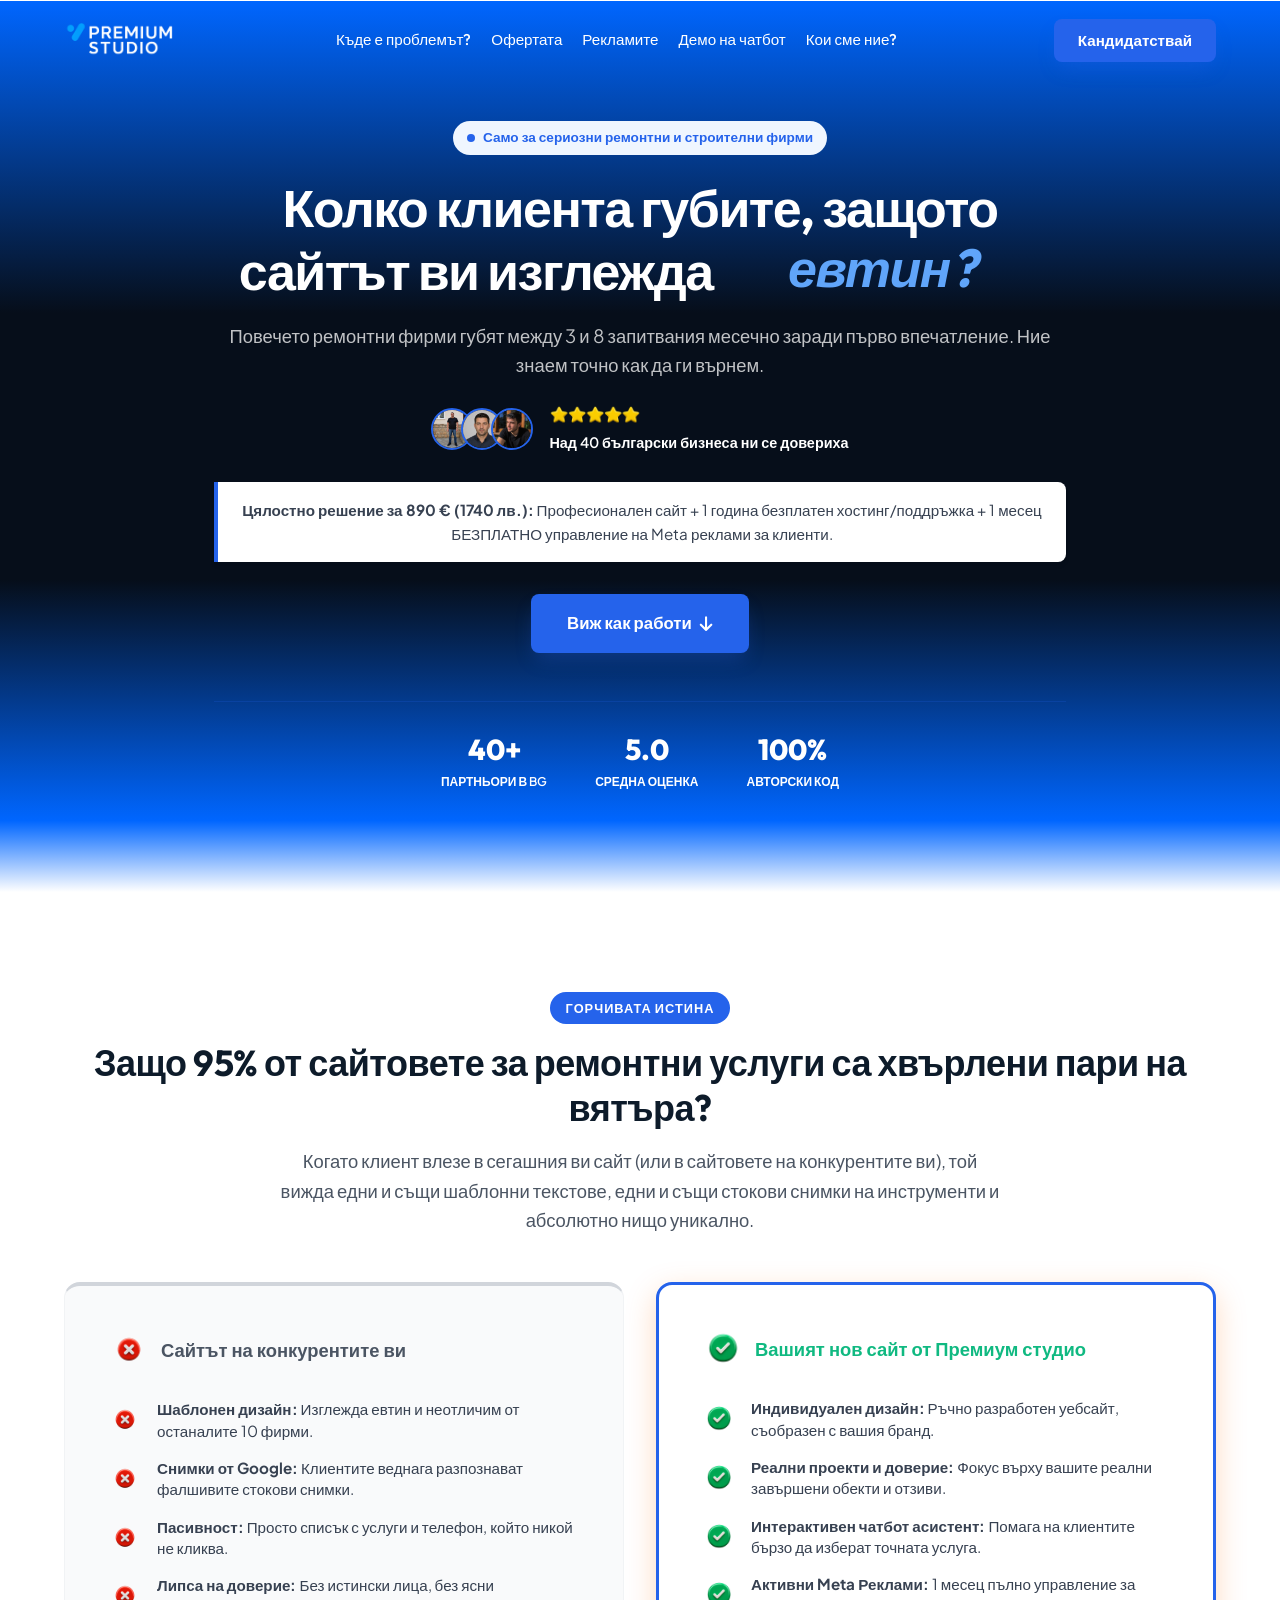
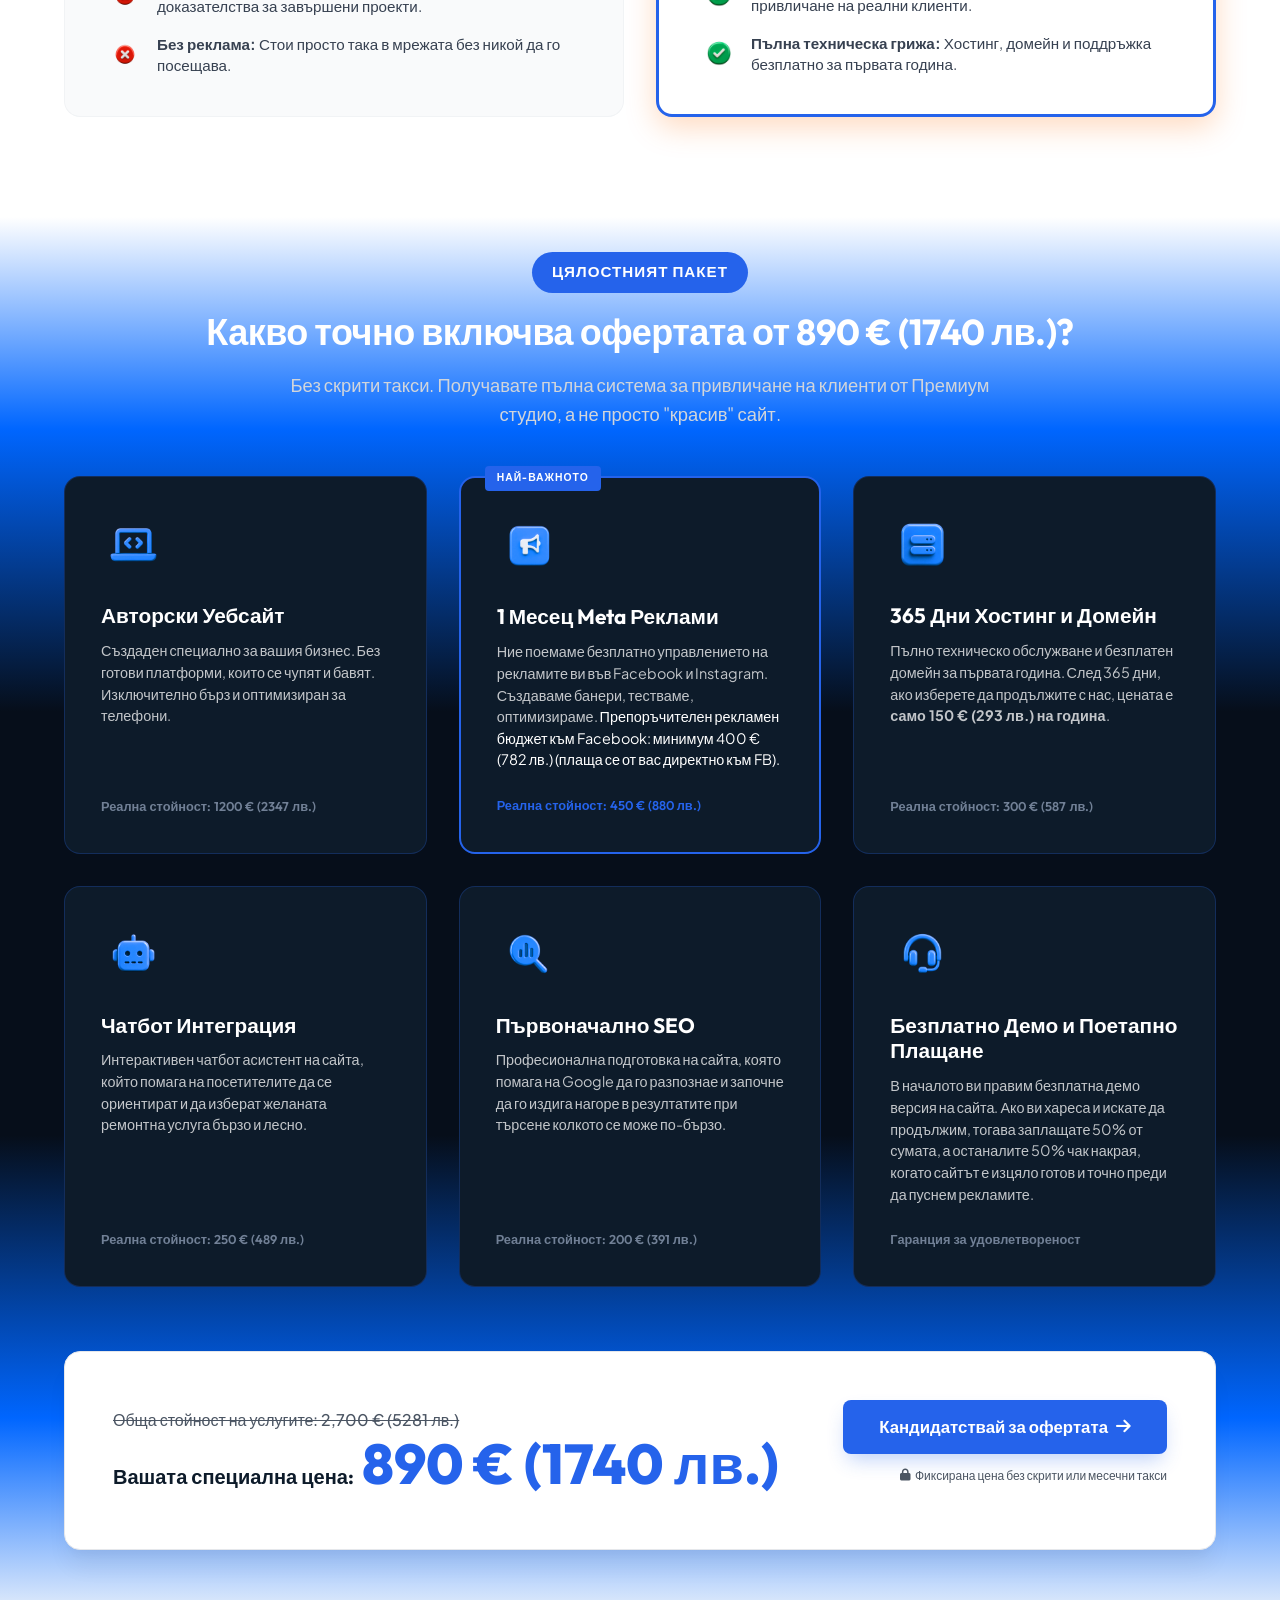
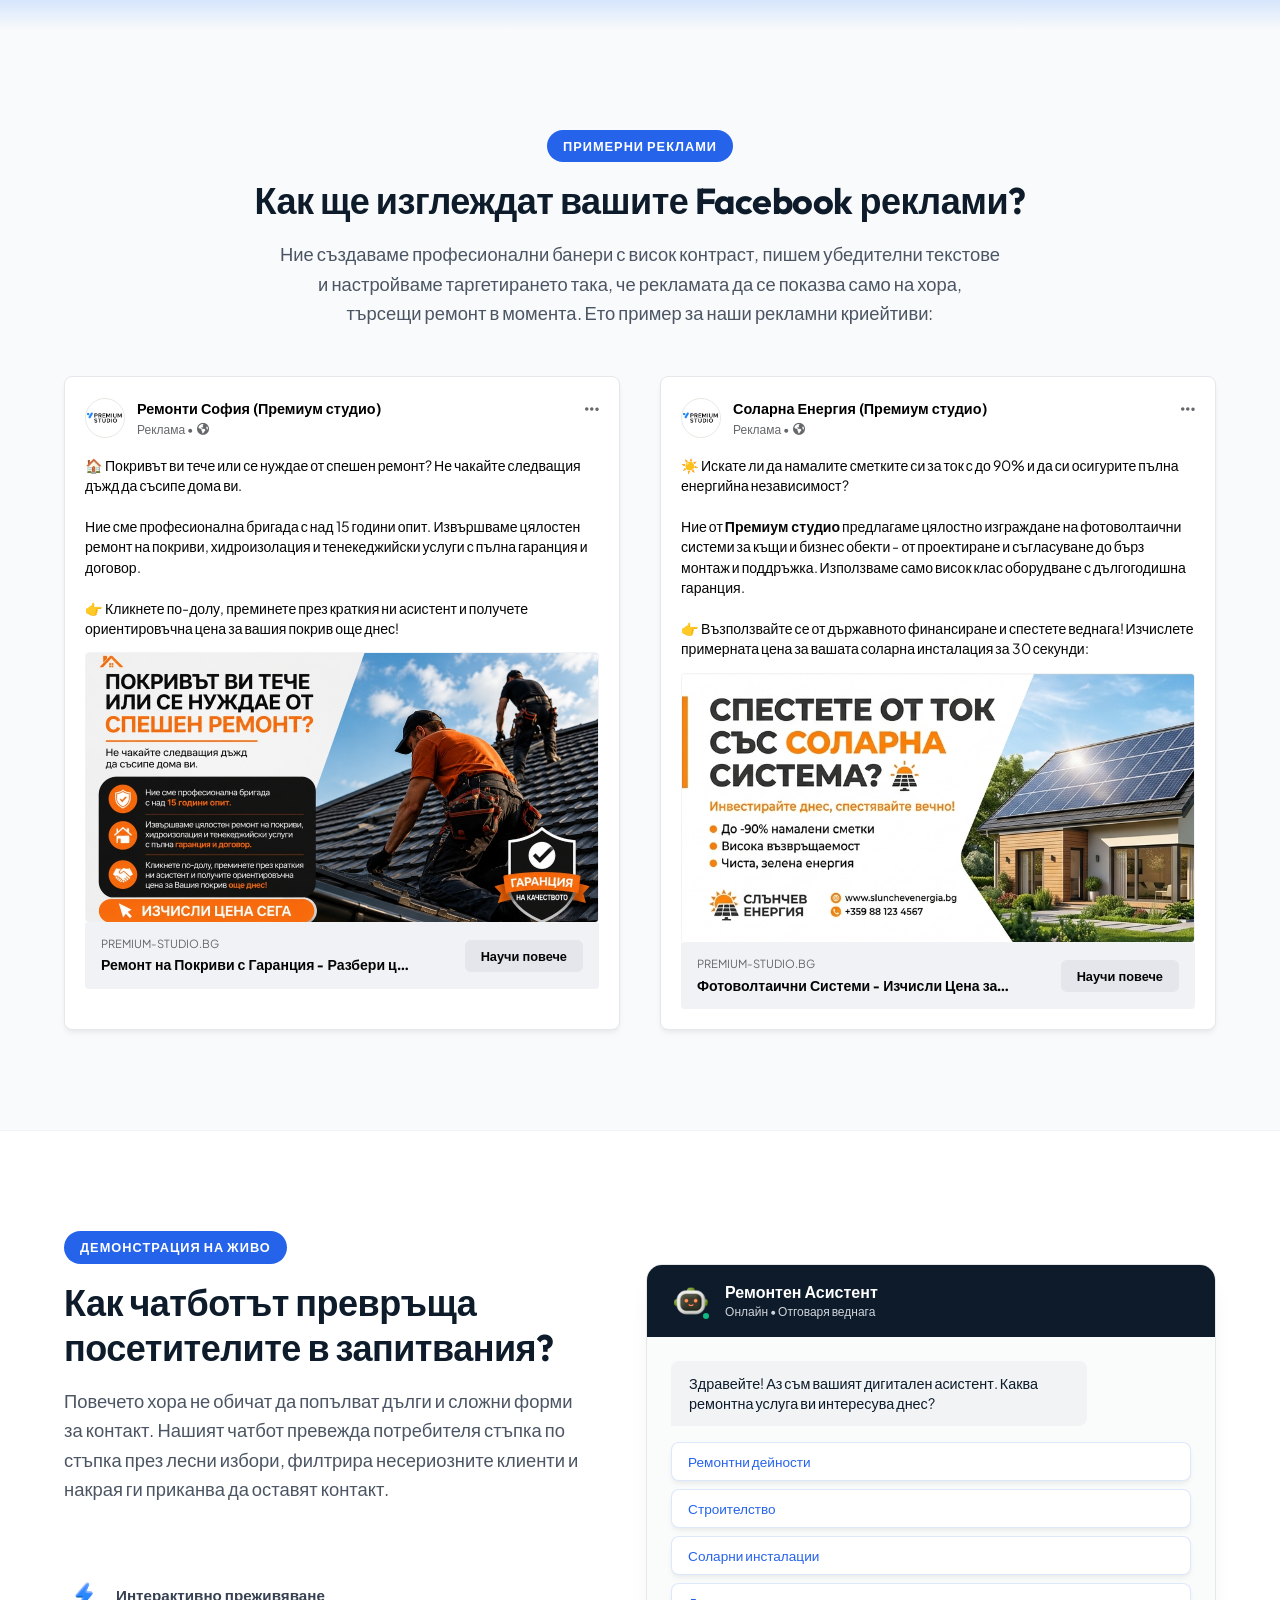
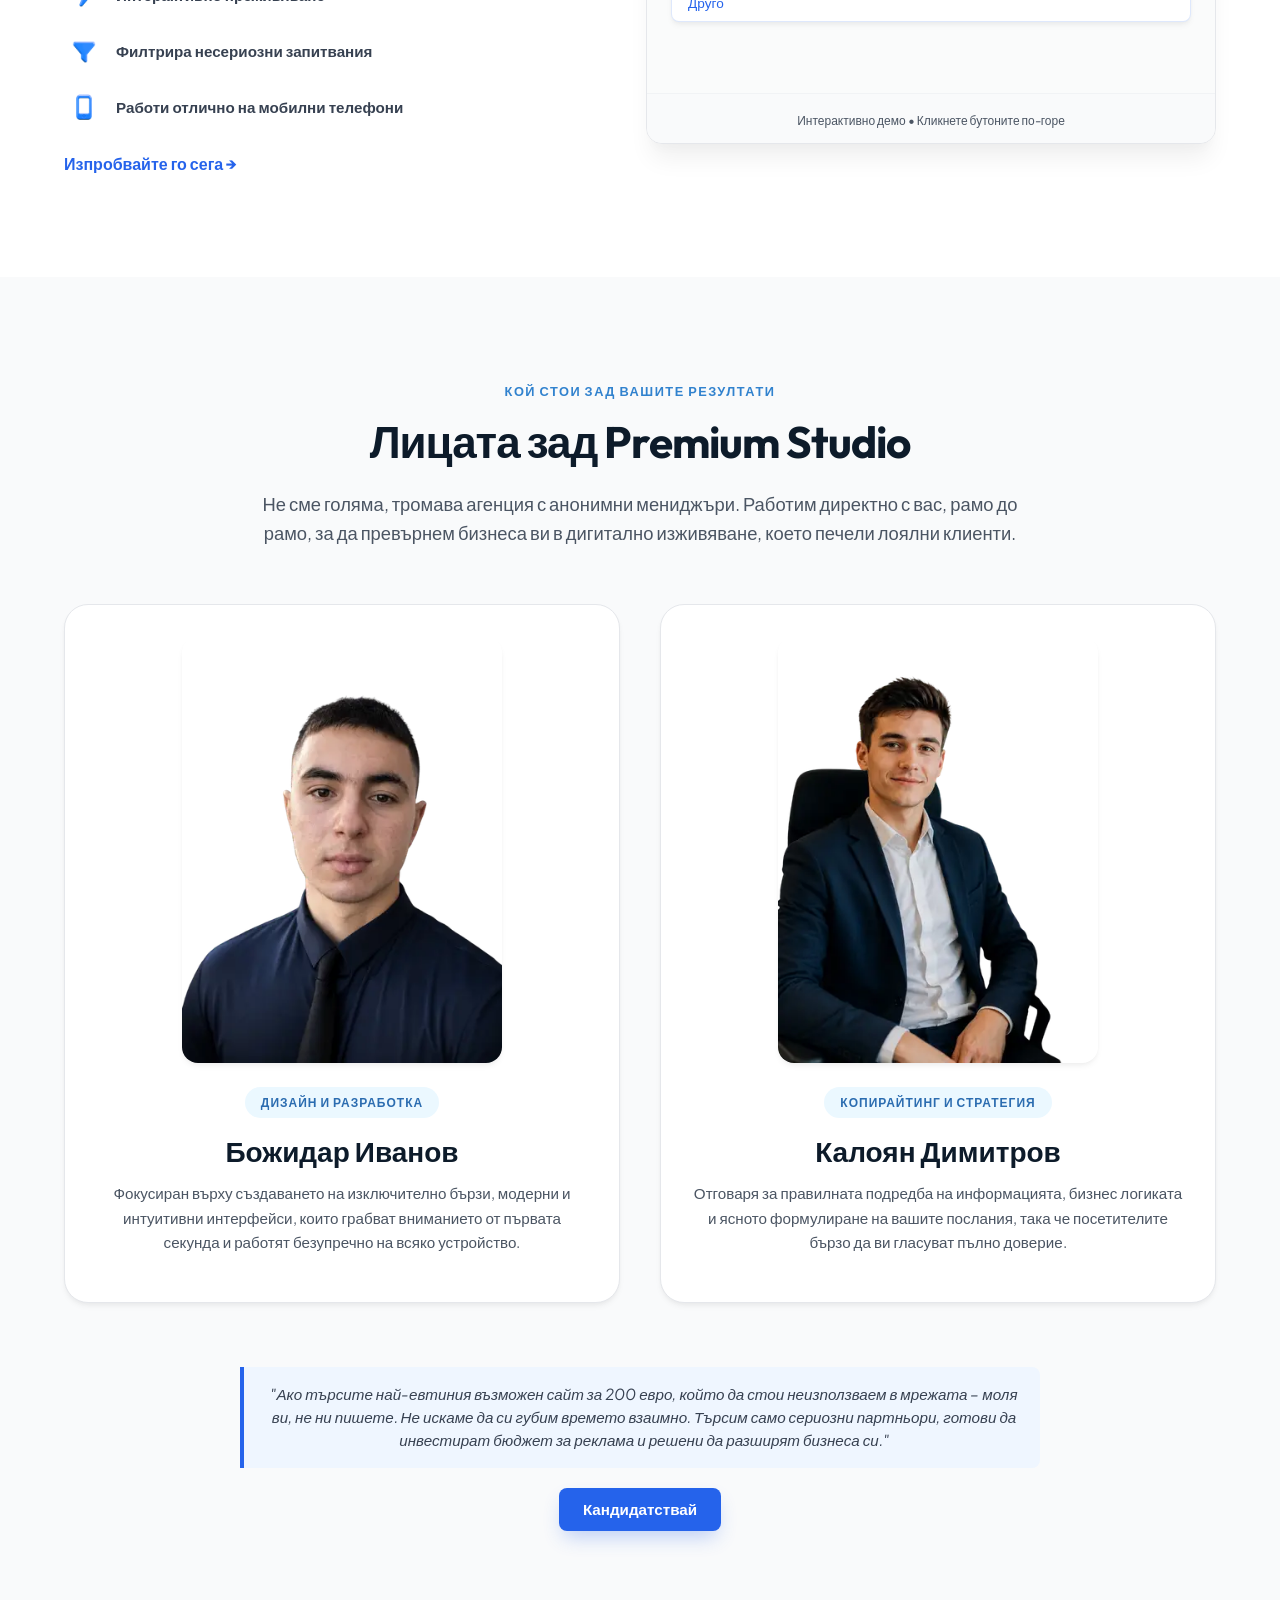
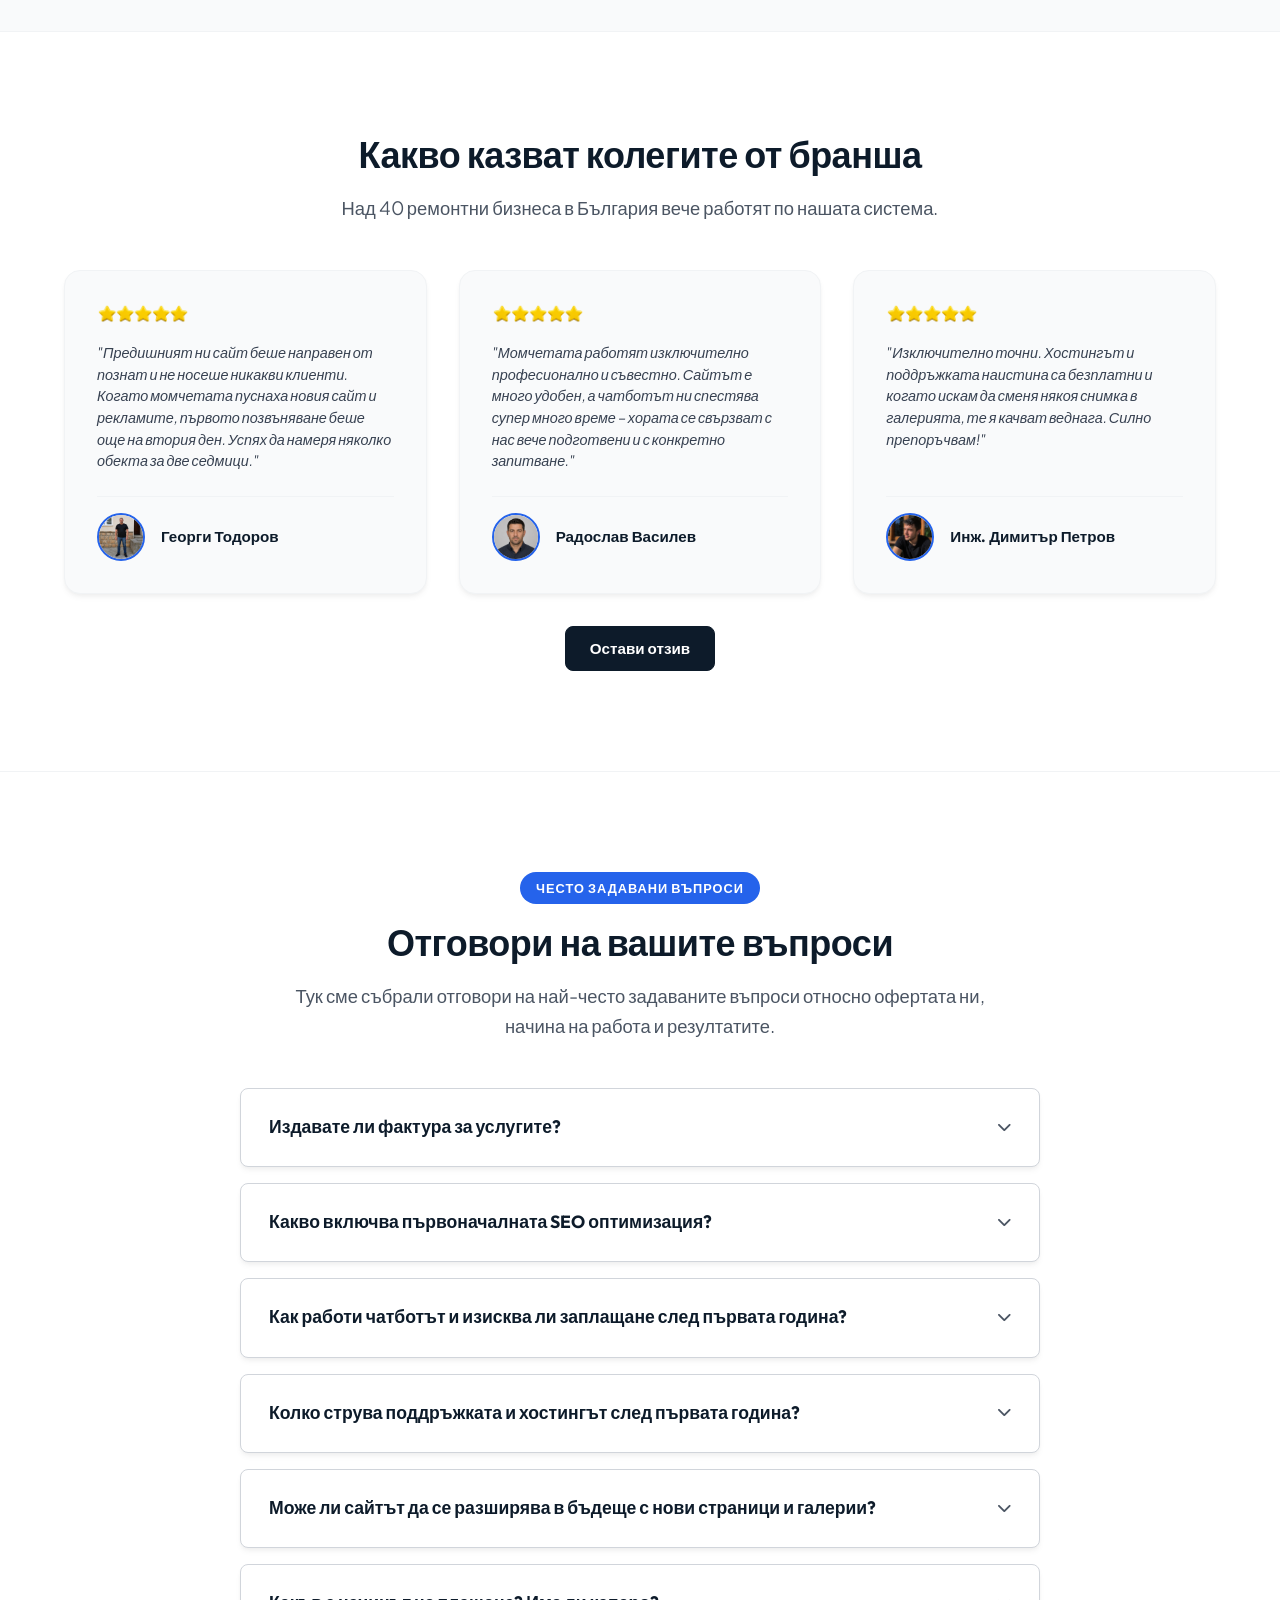
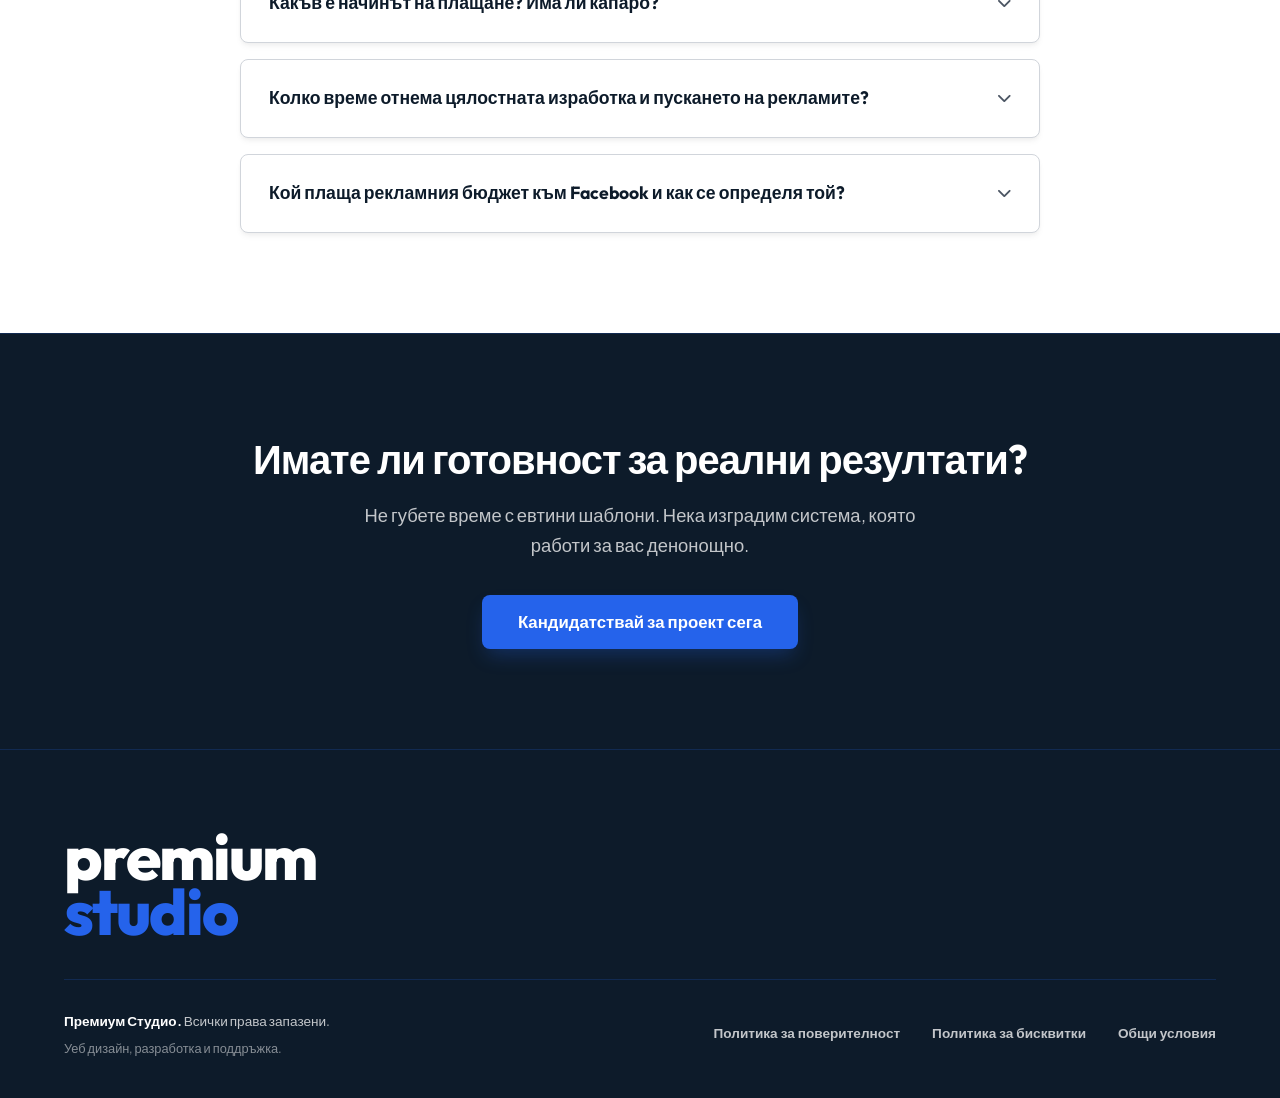
==== index.html @ c193c24f "feat: align question mark next to rotating words and color it blue" ====
<!DOCTYPE html>
<html lang="bg">
<head>
    <meta charset="UTF-8">
    <meta name="viewport" content="width=device-width, initial-scale=1.0">
    <title>Премиум студио | Уеб Дизайн и Клиенти за Ремонтни Бизнеси</title>
    <meta name="description" content="Пълно уеб и маркетинг решение за строителни и ремонтни бизнеси от Премиум студио. Професионален сайт, поддръжка и Meta реклами.">
    <!-- Google Fonts -->
    <link rel="preconnect" href="https://fonts.googleapis.com">
    <link rel="preconnect" href="https://fonts.gstatic.com" crossorigin>
    <link href="https://fonts.googleapis.com/css2?family=Outfit:wght@300;400;500;600;700;800&family=Plus+Jakarta+Sans:wght@400;500;600;700;800&display=swap" rel="stylesheet">
    <!-- FontAwesome Icons -->
    <link rel="stylesheet" href="https://cdnjs.cloudflare.com/ajax/libs/font-awesome/6.4.0/css/all.min.css">
    <!-- Main Stylesheet -->
    <link rel="stylesheet" href="style.css">
    <!-- Meta Pixel Code -->
    <script>
    !function(f,b,e,v,n,t,s)
    {if(f.fbq)return;n=f.fbq=function(){n.callMethod?
    n.callMethod.apply(n,arguments):n.queue.push(arguments)};
    if(!f._fbq)f._fbq=n;n.push=n;n.loaded=!0;n.version='2.0';
    n.queue=[];t=b.createElement(e);t.async=!0;
    t.src=v;s=b.getElementsByTagName(e)[0];
    s.parentNode.insertBefore(t,s)}(window, document,'script',
    'https://connect.facebook.net/en_US/fbevents.js');
    fbq('init', '923372703416193');
    fbq('track', 'PageView');
    </script>
    <noscript><img height="1" width="1" style="display:none"
    src="https://www.facebook.com/tr?id=923372703416193&ev=PageView&noscript=1"
    /></noscript>
    <!-- End Meta Pixel Code -->
</head>
<body>

    <!-- Header Navigation -->
    <header class="main-header">
        <div class="container header-container">
            <a href="#" class="logo-wrapper">
                <img src="assets/logo.png" alt="Премиум студио лого" class="header-logo">
            </a>
            <nav class="main-nav">
                <a href="#problem" class="nav-link">Къде е проблемът?</a>
                <a href="#offer" class="nav-link">Офертата</a>
                <a href="#facebook-ads" class="nav-link">Рекламите</a>
                <a href="#chatbot-demo" class="nav-link">Демо на чатбот</a>
                <a href="#why-us" class="nav-link">Кои сме ние?</a>
            </nav>
            <div class="header-actions">
                <div class="trust-badge">
                    <img src="assets/stars_3d.png" alt="5 Stars" class="stars-3d header-stars">
                    <span class="badge-text">Над 40 ремонтни бизнеса ни се довериха</span>
                </div>
                <button class="btn btn-primary trigger-popup" id="nav-cta-btn">Кандидатствай</button>
            </div>
            <button class="mobile-menu-toggle" aria-label="Toggle Menu">
                <span></span>
                <span></span>
                <span></span>
            </button>
        </div>
    </header>

    <!-- Mobile Nav Overlay -->
    <div class="mobile-nav-overlay">
        <nav class="mobile-nav">
            <a href="#problem" class="mobile-nav-link">Къде е проблемът?</a>
            <a href="#offer" class="mobile-nav-link">Офертата</a>
            <a href="#facebook-ads" class="mobile-nav-link">Рекламите</a>
            <a href="#chatbot-demo" class="mobile-nav-link">Демо на чатбот</a>
            <a href="#why-us" class="mobile-nav-link">Кои сме ние?</a>
            <button class="btn btn-primary trigger-popup mobile-cta-btn">Кандидатствай сега</button>
        </nav>
    </div>

    <!-- Hero Section -->
    <section class="hero-section">
        <div class="container hero-container">
            <div class="hero-content">
                <div class="tagline">
                    <span class="pulse-dot"></span> Само за сериозни ремонтни и строителни фирми
                </div>
                <h1 class="hero-title">
                    Колко клиента губите, защото сайтът ви изглежда <span id="rotating-word-wrapper" style="display:inline-block; min-width:320px; text-align:center; vertical-align:bottom; overflow:hidden; height:1.2em; position:relative;"><span id="rotating-word" style="display:inline-block; color:#60A5FA; font-style:italic; position:absolute; left:0; right:0; text-align:center;">шаблонен?</span></span>
                </h1>
                <p class="hero-subtitle">
                    Повечето ремонтни фирми губят между 3 и 8 запитвания месечно заради първо впечатление. Ние знаем точно как да ги върнем.
                </p>
                
                <!-- Hero trust badge row -->
                <div class="hero-trust-row">
                    <div class="hero-trust-avatars">
                        <img src="assets/review1.jpg" alt="Георги Тодоров">
                        <img src="assets/review2.jpg" alt="Радослав Василев">
                        <img src="assets/review3.jpg" alt="Инж. Димитър Петров">
                    </div>
                    <div class="hero-trust-text-wrapper">
                        <img src="assets/stars_3d.png" alt="5 Stars" class="stars-3d hero-stars">
                        <span class="hero-trust-text">Над 40 български бизнеса ни се довериха</span>
                    </div>
                </div>

                <div class="hero-offer-brief">
                    <strong>Цялостно решение за 890 € (1740 лв.):</strong> Професионален сайт + 1 година безплатен хостинг/поддръжка + 1 месец БЕЗПЛАТНО управление на Meta реклами за клиенти.
                </div>
                <div class="hero-actions">
                    <a href="#problem" class="btn btn-primary btn-large" id="hero-primary-cta-btn">
                        Виж как работи <i class="fas fa-arrow-down"></i>
                    </a>
                </div>
                <div class="hero-stats">
                    <div class="stat-item">
                        <span class="stat-number">40+</span>
                        <span class="stat-label">Партньори в BG</span>
                    </div>
                    <div class="stat-item">
                        <span class="stat-number">5.0</span>
                        <span class="stat-label">СРЕДНА ОЦЕНКА</span>
                    </div>
                    <div class="stat-item">
                        <span class="stat-number">100%</span>
                        <span class="stat-label">Авторски код</span>
                    </div>
                </div>
            </div>
        </div>
    </section>

    <!-- The Problem Section -->
    <section id="problem" class="problem-section">
        <div class="container">
            <div class="text-center">
                <div class="section-badge">Горчивата истина</div>
            </div>
            <h2 class="section-title text-center">
                Защо 95% от сайтовете за ремонтни услуги са хвърлени пари на вятъра?
            </h2>
            <p class="section-lead text-center">
                Когато клиент влезе в сегашния ви сайт (или в сайтовете на конкурентите ви), той вижда едни и същи шаблонни текстове, едни и същи стокови снимки на инструменти и абсолютно нищо уникално.
            </p>
            
            <div class="comparison-grid">
                <!-- Generic Site Card -->
                <div class="comparison-card bad">
                    <div class="card-status status-bad">
                        <img src="assets/crossmark_red_3d.png" alt="X" class="crossmark-img-title"> Сайтът на конкурентите ви
                    </div>
                    <ul class="comparison-list">
                        <li>
                            <img src="assets/crossmark_red_3d.png" alt="X" class="crossmark-img-list">
                            <span><strong>Шаблонен дизайн:</strong> Изглежда евтин и неотличим от останалите 10 фирми.</span>
                        </li>
                        <li>
                            <img src="assets/crossmark_red_3d.png" alt="X" class="crossmark-img-list">
                            <span><strong>Снимки от Google:</strong> Клиентите веднага разпознават фалшивите стокови снимки.</span>
                        </li>
                        <li>
                            <img src="assets/crossmark_red_3d.png" alt="X" class="crossmark-img-list">
                            <span><strong>Пасивност:</strong> Просто списък с услуги и телефон, който никой не кликва.</span>
                        </li>
                        <li>
                            <img src="assets/crossmark_red_3d.png" alt="X" class="crossmark-img-list">
                            <span><strong>Липса на доверие:</strong> Без истински лица, без ясни доказателства за завършени проекти.</span>
                        </li>
                        <li>
                            <img src="assets/crossmark_red_3d.png" alt="X" class="crossmark-img-list">
                            <span><strong>Без реклама:</strong> Стои просто така в мрежата без никой да го посещава.</span>
                        </li>
                    </ul>
                </div>

                <!-- Our Solution Card -->
                <div class="comparison-card good">
                    <div class="card-status status-good">
                        <img src="assets/checkmark_green_3d.png" alt="Check" class="checkmark-img-title"> Вашият нов сайт от Премиум студио
                    </div>
                    <ul class="comparison-list">
                        <li>
                            <img src="assets/checkmark_green_3d.png" alt="Check" class="checkmark-img-list">
                            <span><strong>Индивидуален дизайн:</strong> Ръчно разработен уебсайт, съобразен с вашия бранд.</span>
                        </li>
                        <li>
                            <img src="assets/checkmark_green_3d.png" alt="Check" class="checkmark-img-list">
                            <span><strong>Реални проекти и доверие:</strong> Фокус върху вашите реални завършени обекти и отзиви.</span>
                        </li>
                        <li>
                            <img src="assets/checkmark_green_3d.png" alt="Check" class="checkmark-img-list">
                            <span><strong>Интерактивен чатбот асистент:</strong> Помага на клиентите бързо да изберат точната услуга.</span>
                        </li>
                        <li>
                            <img src="assets/checkmark_green_3d.png" alt="Check" class="checkmark-img-list">
                            <span><strong>Активни Meta Реклами:</strong> 1 месец пълно управление за привличане на реални клиенти.</span>
                        </li>
                        <li>
                            <img src="assets/checkmark_green_3d.png" alt="Check" class="checkmark-img-list">
                            <span><strong>Пълна техническа грижа:</strong> Хостинг, домейн и поддръжка безплатно за първата година.</span>
                        </li>
                    </ul>
                </div>
            </div>
        </div>
    </section>

    <!-- The Offer Section -->
    <section id="offer" class="offer-section">
        <div class="container">
            <div class="text-center">
                <div class="section-badge badge-orange badge-large">Цялостният пакет</div>
            </div>
            <h2 class="section-title text-center">
                Какво точно включва офертата от 890 € (1740 лв.)?
            </h2>
            <p class="section-lead text-center text-white-lead">
                Без скрити такси. Получавате пълна система за привличане на клиенти от Премиум студио, а не просто "красив" сайт.
            </p>

            <div class="offer-grid">
                <!-- Feature 1 -->
                <div class="offer-card">
                    <div class="offer-icon-wrapper">
                        <img src="assets/benefit_laptop.png" alt="Авторски Уебсайт" class="offer-icon-img">
                    </div>
                    <h3>Авторски Уебсайт</h3>
                    <p>Създаден специално за вашия бизнес. Без готови платформи, които се чупят и бавят. Изключително бърз и оптимизиран за телефони.</p>
                    <span class="value-tag">Реална стойност: 1200 € (2347 лв.)</span>
                </div>

                <!-- Feature 2 -->
                <div class="offer-card featured">
                    <div class="featured-badge">НАЙ-ВАЖНОТО</div>
                    <div class="offer-icon-wrapper">
                        <img src="assets/benefit_megaphone.png" alt="1 Месец Meta Реклами" class="offer-icon-img">
                    </div>
                    <h3>1 Месец Meta Реклами</h3>
                    <p>Ние поемаме безплатно управлението на рекламите ви във Facebook и Instagram. Създаваме банери, тестваме, оптимизираме. <em>Препоръчителен рекламен бюджет към Facebook: минимум 400 € (782 лв.) (плаща се от вас директно към FB).</em></p>
                    <span class="value-tag text-orange">Реална стойност: 450 € (880 лв.)</span>
                </div>

                <!-- Feature 3 -->
                <div class="offer-card">
                    <div class="offer-icon-wrapper">
                        <img src="assets/benefit_server.png" alt="365 Дни Хостинг и Домейн" class="offer-icon-img">
                    </div>
                    <h3>365 Дни Хостинг и Домейн</h3>
                    <p>Пълно техническо обслужване и безплатен домейн за първата година. След 365 дни, ако изберете да продължите с нас, цената е <strong>само 150 € (293 лв.) на година</strong>.</p>
                    <span class="value-tag">Реална стойност: 300 € (587 лв.)</span>
                </div>

                <!-- Feature 4 -->
                <div class="offer-card">
                    <div class="offer-icon-wrapper">
                        <img src="assets/benefit_robot.png" alt="Чатбот Интеграция" class="offer-icon-img">
                    </div>
                    <h3>Чатбот Интеграция</h3>
                    <p>Интерактивен чатбот асистент на сайта, който помага на посетителите да се ориентират и да изберат желаната ремонтна услуга бързо и лесно.</p>
                    <span class="value-tag">Реална стойност: 250 € (489 лв.)</span>
                </div>

                <!-- Feature 5 -->
                <div class="offer-card">
                    <div class="offer-icon-wrapper">
                        <img src="assets/benefit_seo.png" alt="Първоначално SEO" class="offer-icon-img">
                    </div>
                    <h3>Първоначално SEO</h3>
                    <p>Професионална подготовка на сайта, която помага на Google да го разпознае и започне да го издига нагоре в резултатите при търсене колкото се може по-бързо.</p>
                    <span class="value-tag">Реална стойност: 200 € (391 лв.)</span>
                </div>

                <!-- Feature 6 -->
                <div class="offer-card">
                    <div class="offer-icon-wrapper">
                        <img src="assets/benefit_support.png" alt="Безплатно Демо и Поетапно Плащане" class="offer-icon-img">
                    </div>
                    <h3>Безплатно Демо и Поетапно Плащане</h3>
                    <p>В началото ви правим безплатна демо версия на сайта. Ако ви хареса и искате да продължим, тогава заплащате 50% от сумата, а останалите 50% чак накрая, когато сайтът е изцяло готов и точно преди да пуснем рекламите.</p>
                    <span class="value-tag">Гаранция за удовлетвореност</span>
                </div>
            </div>

            <!-- Price Summary Panel -->
            <div class="price-summary-panel">
                <div class="price-details">
                    <span class="price-old">Обща стойност на услугите: 2,700 € (5281 лв.)</span>
                    <div class="price-current-wrapper">
                        <span class="price-label">Вашата специална цена:</span>
                        <span class="price-number">890 € (1740 лв.)</span>
                    </div>
                </div>
                <div class="price-cta">
                    <button class="btn btn-primary btn-large trigger-popup" id="price-card-cta">
                        Кандидатствай за офертата <i class="fas fa-arrow-right"></i>
                    </button>
                    <p class="cta-subtext"><i class="fas fa-lock"></i> Фиксирана цена без скрити или месечни такси</p>
                </div>
            </div>
        </div>
    </section>

    <!-- Facebook Ads Simulation Section -->
    <section id="facebook-ads" class="facebook-ads-section">
        <div class="container">
            <div class="text-center">
                <div class="section-badge">Примерни реклами</div>
            </div>
            <h2 class="section-title text-center">Как ще изглеждат вашите Facebook реклами?</h2>
            <p class="section-lead text-center">
                Ние създаваме професионални банери с висок контраст, пишем убедителни текстове и настройваме таргетирането така, че рекламата да се показва само на хора, търсещи ремонт в момента. Ето пример за наши рекламни криейтиви:
            </p>
            
            <div class="ads-container">
                <!-- Facebook Feed Post Simulator 1 (Roofing/Construction) -->
                <div class="facebook-post">
                    <div class="post-header">
                        <img src="assets/logo.png" alt="Премиум студио" class="post-avatar">
                        <div class="post-meta">
                            <span class="post-author-name">Ремонти София (Премиум студио)</span>
                            <span class="post-time">Реклама • <i class="fas fa-globe-americas"></i></span>
                        </div>
                        <i class="fas fa-ellipsis-h post-more-btn"></i>
                    </div>
                    <div class="post-text">
                        🏠 Покривът ви тече или се нуждае от спешен ремонт? Не чакайте следващия дъжд да съсипе дома ви. 
                        <br><br>
                        Ние сме професионална бригада с над 15 години опит. Извършваме цялостен ремонт на покриви, хидроизолация и тенекеджийски услуги с пълна гаранция и договор. 
                        <br><br>
                        👉 Кликнете по-долу, преминете през краткия ни асистент и получете ориентировъчна цена за вашия покрив още днес!
                    </div>
                    <div class="post-media">
                        <img src="assets/roof-ad-banner.jpg" alt="Пример за рекламен банер - строителство" class="post-image">
                    </div>
                    <div class="post-cta-bar">
                        <div class="post-cta-info">
                            <span class="post-domain">PREMIUM-STUDIO.BG</span>
                            <span class="post-cta-title">Ремонт на Покриви с Гаранция - Разбери цена</span>
                        </div>
                        <button class="btn-fb-cta trigger-popup">Научи повече</button>
                    </div>
                </div>

                <!-- Facebook Feed Post Simulator 2 (Solar panel installation) -->
                <div class="facebook-post">
                    <div class="post-header">
                        <img src="assets/logo.png" alt="Премиум студио" class="post-avatar">
                        <div class="post-meta">
                            <span class="post-author-name">Соларна Енергия (Премиум студио)</span>
                            <span class="post-time">Реклама • <i class="fas fa-globe-americas"></i></span>
                        </div>
                        <i class="fas fa-ellipsis-h post-more-btn"></i>
                    </div>
                    <div class="post-text">
                        ☀️ Искате ли да намалите сметките си за ток с до 90% и да си осигурите пълна енергийна независимост? 
                        <br><br>
                        Ние от <b>Премиум студио</b> предлагаме цялостно изграждане на фотоволтаични системи за къщи и бизнес обекти - от проектиране и съгласуване до бърз монтаж и поддръжка. Използваме само висок клас оборудване с дългогодишна гаранция.
                        <br><br>
                        👉 Възползвайте се от държавното финансиране и спестете веднага! Изчислете примерната цена за вашата соларна инсталация за 30 секунди:
                    </div>
                    <div class="post-media">
                        <img src="assets/solar-ad-banner.png" alt="Пример за рекламен банер - соларни инсталации" class="post-image solar-post-image">
                    </div>
                    <div class="post-cta-bar">
                        <div class="post-cta-info">
                            <span class="post-domain">PREMIUM-STUDIO.BG</span>
                            <span class="post-cta-title">Фотоволтаични Системи - Изчисли Цена за 30 сек</span>
                        </div>
                        <button class="btn-fb-cta trigger-popup">Научи повече</button>
                    </div>
                </div>
            </div>
        </div>
    </section>

    <!-- Chatbot Demo Section -->
    <section id="chatbot-demo" class="chatbot-demo-section">
        <div class="container">
            <div class="chatbot-demo-grid">
                <div class="chatbot-demo-info">
                    <div class="section-badge">Демонстрация на живо</div>
                    <h2 class="section-title">
                        Как чатботът превръща посетителите в запитвания?
                    </h2>
                    <p class="section-lead">
                        Повечето хора не обичат да попълват дълги и сложни форми за контакт. Нашият чатбот превежда потребителя стъпка по стъпка през лесни избори, филтрира несериозните клиенти и накрая ги приканва да оставят контакт.
                    </p>
                    <div class="features-list-inline">
                        <div class="feature-inline-item">
                            <img src="assets/chatbot_lightning.png" alt="Lightning" class="chatbot-demo-img"> <span>Интерактивно преживяване</span>
                        </div>
                        <div class="feature-inline-item">
                            <img src="assets/chatbot_funnel.png" alt="Funnel" class="chatbot-demo-img"> <span>Филтрира несериозни запитвания</span>
                        </div>
                        <div class="feature-inline-item">
                            <img src="assets/chatbot_phone.png" alt="Phone" class="chatbot-demo-img"> <span>Работи отлично на мобилни телефони</span>
                        </div>
                    </div>
                    <div class="demo-arrow-hint">
                        <span>Изпробвайте го сега <span class="arrow-desktop">&rarr;</span><span class="arrow-mobile">&darr;</span></span>
                    </div>
                </div>

                <!-- Chatbot Widget Simulation -->
                <div class="chatbot-widget">
                    <div class="chatbot-widget-header">
                        <div class="chatbot-avatar">
                            <img src="assets/bot-avatar.png" alt="Ремонтен Асистент" class="chatbot-avatar-img">
                            <span class="status-online"></span>
                        </div>
                        <div class="chatbot-info">
                            <h4>Ремонтен Асистент</h4>
                            <p>Онлайн • Отговаря веднага</p>
                        </div>
                    </div>
                    <div class="chatbot-widget-body" id="chat-messages">
                        <!-- Message 1 from bot -->
                        <div class="chat-message bot">
                            <div class="message-bubble">
                                Здравейте! Аз съм вашият дигитален асистент. Каква ремонтна услуга ви интересува днес?
                            </div>
                        </div>
                        
                        <!-- Initial Options -->
                        <div class="chat-options" id="chat-options-container">
                            <button class="chat-option-btn" data-next="repairs">Ремонтни дейности</button>
                            <button class="chat-option-btn" data-next="build">Строителство</button>
                            <button class="chat-option-btn" data-next="solar">Соларни инсталации</button>
                            <button class="chat-option-btn" data-next="other">Друго</button>
                        </div>
                    </div>
                    <div class="chatbot-widget-footer">
                        <span class="footer-note">Интерактивно демо • Кликнете бутоните по-горе</span>
                    </div>
                </div>
            </div>
        </div>
    </section>

    <!-- Team Section -->
    <section id="why-us" class="team-section">
        <div class="container">
            <div class="team-section-header text-center">
                <span class="team-section-badge">КОЙ СТОИ ЗАД ВАШИТЕ РЕЗУЛТАТИ</span>
                <h2 class="team-section-title">Лицата зад Premium Studio</h2>
                <p class="team-section-lead">
                    Не сме голяма, тромава агенция с анонимни мениджъри. Работим директно с вас, рамо до рамо, за да превърнем бизнеса ви в дигитално изживяване, което печели лоялни клиенти.
                </p>
            </div>
            
            <div class="team-cards-grid">
                <!-- Božidar's Card -->
                <div class="team-card">
                    <div class="team-card-image-wrapper">
                        <img src="assets/bozhidar.webp" alt="Божидар Иванов" class="team-card-img">
                    </div>
                    <div class="team-card-info">
                        <span class="team-card-tag tag-code">ДИЗАЙН И РАЗРАБОТКА</span>
                        <h3 class="team-card-name">Божидар Иванов</h3>
                        <p class="team-card-desc">
                            Фокусиран върху създаването на изключително бързи, модерни и интуитивни интерфейси, които грабват вниманието от първата секунда и работят безупречно на всяко устройство.
                        </p>
                    </div>
                </div>
                
                <!-- Kaloyan's Card -->
                <div class="team-card">
                    <div class="team-card-image-wrapper">
                        <img src="assets/kaloyan.webp" alt="Калоян Димитров" class="team-card-img">
                    </div>
                    <div class="team-card-info">
                        <span class="team-card-tag tag-marketing">КОПИРАЙТИНГ И СТРАТЕГИЯ</span>
                        <h3 class="team-card-name">Калоян Димитров</h3>
                        <p class="team-card-desc">
                            Отговаря за правилната подредба на информацията, бизнес логиката и ясното формулиране на вашите послания, така че посетителите бързо да ви гласуват пълно доверие.
                        </p>
                    </div>
                </div>
            </div>

            <div class="team-cta text-center">
                <blockquote class="take-it-or-leave-it-quote">
                    "Ако търсите най-евтиния възможен сайт за 200 евро, който да стои неизползваем в мрежата – моля ви, не ни пишете. Не искаме да си губим времето взаимно. Търсим само сериозни партньори, готови да инвестират бюджет за реклама и решени да разширят бизнеса си."
                </blockquote>
                <button class="btn btn-primary trigger-popup" id="why-us-cta-btn">Кандидатствай</button>
            </div>
        </div>
    </section>

    <!-- Testimonials Section -->
    <section class="testimonials-section">
        <div class="container">
            <h2 class="section-title text-center">Какво казват колегите от бранша</h2>
            <p class="section-lead text-center">Над 40 ремонтни бизнеса в България вече работят по нашата система.</p>
            
            <div class="testimonials-grid">
                <!-- Testimonial 1 -->
                <div class="testimonial-card">
                    <div class="testimonial-rating">
                        <img src="assets/stars_3d.png" alt="5 Stars" class="stars-3d testimonial-stars">
                    </div>
                    <p class="testimonial-text">
                        "Предишният ни сайт беше направен от познат и не носеше никакви клиенти. Когато момчетата пуснаха новия сайт и рекламите, първото позвъняване беше още на втория ден. Успях да намеря няколко обекта за две седмици."
                    </p>
                    <div class="testimonial-user">
                        <img src="assets/review1.jpg" alt="Георги Тодоров" class="testimonial-avatar">
                        <div class="user-info">
                            <strong>Георги Тодоров</strong>
                        </div>
                    </div>
                </div>

                <!-- Testimonial 2 -->
                <div class="testimonial-card">
                    <div class="testimonial-rating">
                        <img src="assets/stars_3d.png" alt="5 Stars" class="stars-3d testimonial-stars">
                    </div>
                    <p class="testimonial-text">
                        "Момчетата работят изключително професионално и съвестно. Сайтът е много удобен, а чатботът ни спестява супер много време – хората се свързват с нас вече подготвени и с конкретно запитване."
                    </p>
                    <div class="testimonial-user">
                        <img src="assets/review2.jpg" alt="Радослав Василев" class="testimonial-avatar">
                        <div class="user-info">
                            <strong>Радослав Василев</strong>
                        </div>
                    </div>
                </div>

                <!-- Testimonial 3 -->
                <div class="testimonial-card">
                    <div class="testimonial-rating">
                        <img src="assets/stars_3d.png" alt="5 Stars" class="stars-3d testimonial-stars">
                    </div>
                    <p class="testimonial-text">
                        "Изключително точни. Хостингът и поддръжката наистина са безплатни и когато искам да сменя някоя снимка в галерията, те я качват веднага. Силно препоръчвам!"
                    </p>
                    <div class="testimonial-user">
                        <img src="assets/review3.jpg" alt="Инж. Димитър Петров" class="testimonial-avatar">
                        <div class="user-info">
                            <strong>Инж. Димитър Петров</strong>
                        </div>
                    </div>
                </div>
            </div>
            
            <div class="testimonials-actions text-center">
                <button class="btn btn-secondary" id="leave-review-btn">Остави отзив</button>
            </div>
        </div>
    </section>

    <!-- FAQ Section -->
    <section id="faq" class="faq-section">
        <div class="container">
            <div class="text-center">
                <div class="section-badge">Често задавани въпроси</div>
            </div>
            <h2 class="section-title text-center">Отговори на вашите въпроси</h2>
            <p class="section-lead text-center">
                Тук сме събрали отговори на най-често задаваните въпроси относно офертата ни, начина на работа и резултатите.
            </p>
            
            <div class="faq-accordion">
                <div class="faq-item">
                    <div class="faq-question">
                        <span>Издавате ли фактура за услугите?</span>
                        <i class="fas fa-chevron-down"></i>
                    </div>
                    <div class="faq-answer">
                        <p>Да.</p>
                    </div>
                </div>

                <div class="faq-item">
                    <div class="faq-question">
                        <span>Какво включва първоначалната SEO оптимизация?</span>
                        <i class="fas fa-chevron-down"></i>
                    </div>
                    <div class="faq-answer">
                        <p>Създаване на sitemap файл и регистрация в Google, оптимизирани заглавия по ключови думи, meta тагове за класиране в търсачките и alt текстове за изображенията.</p>
                    </div>
                </div>

                <div class="faq-item">
                    <div class="faq-question">
                        <span>Как работи чатботът и изисква ли заплащане след първата година?</span>
                        <i class="fas fa-chevron-down"></i>
                    </div>
                    <div class="faq-answer">
                        <p>Чатботът е интегриран директно в кода на сайта (няма месечни такси към външни платформи). Той работи напълно автоматично. След първата година той продължава да функционира безплатно.</p>
                    </div>
                </div>

                <div class="faq-item">
                    <div class="faq-question">
                        <span>Колко струва поддръжката и хостингът след първата година?</span>
                        <i class="fas fa-chevron-down"></i>
                    </div>
                    <div class="faq-answer">
                        <p>Първата година е напълно безплатна (включена в пакета от 890 € (1740 лв.)). От втората година хостингът, поддръжката и подновяването на домейна струват общо 150 € (293 лв.) на година. Нямате никакви други задължителни или скрити такси.</p>
                    </div>
                </div>

                <div class="faq-item">
                    <div class="faq-question">
                        <span>Може ли сайтът да се разширява в бъдеще с нови страници и галерии?</span>
                        <i class="fas fa-chevron-down"></i>
                    </div>
                    <div class="faq-answer">
                        <p>Да, сайтът се изгражда с чист и модерен HTML/CSS/JS код, което го прави изключително бърз и лесен за разширяване. Можем да добавим нови страници, галерии с обекти или допълнителни форми за запитвания по всяко време без заплащане.</p>
                    </div>
                </div>

                <div class="faq-item">
                    <div class="faq-question">
                        <span>Какъв е начинът на плащане? Има ли капаро?</span>
                        <i class="fas fa-chevron-down"></i>
                    </div>
                    <div class="faq-answer">
                        <p>В началото ви правим безплатно демо и след това плащате 50% от сумата, ако искате да продължим, а другите 50% едва накрая, когато е завършен изцяло сайтът и точно преди пускането на рекламите.</p>
                    </div>
                </div>

                <div class="faq-item">
                    <div class="faq-question">
                        <span>Колко време отнема цялостната изработка и пускането на рекламите?</span>
                        <i class="fas fa-chevron-down"></i>
                    </div>
                    <div class="faq-answer">
                        <p>Стандартният срок за завършване на сайта е между 2 и 5 дни. Веднага след вашето одобрение на дизайна, разработваме рекламните банери и в рамките на 2-3 дни стартираме Meta (Facebook & Instagram) рекламната кампания.</p>
                    </div>
                </div>

                <div class="faq-item">
                    <div class="faq-question">
                        <span>Кой плаща рекламния бюджет към Facebook и как се определя той?</span>
                        <i class="fas fa-chevron-down"></i>
                    </div>
                    <div class="faq-answer">
                        <p>Нашето управление, оптимизация и създаване на рекламни банери са напълно безплатни за 1 месец. Бюджетът за показване на рекламите се заплаща директно от вас към Facebook (чрез добавяне на ваша банкова карта в рекламния акаунт). Можете да получите фактури от Meta за тези плащания. Препоръчителният бюджет е минимум 400-500 € (782-978 лв.) за месеца, за да си гарантирате постоянен поток от обаждания и запитвания.</p>
                    </div>
                </div>
            </div>
        </div>
    </section>

    <!-- Footer CTA Block -->
    <section class="footer-cta-section">
        <div class="container text-center">
            <h2>Имате ли готовност за реални резултати?</h2>
            <p>Не губете време с евтини шаблони. Нека изградим система, която работи за вас денонощно.</p>
            <div class="cta-box">
                <button class="btn btn-primary btn-large trigger-popup" id="footer-main-cta">Кандидатствай за проект сега</button>
            </div>
        </div>
    </section>

    <!-- Footer -->
    <footer class="main-footer">
        <div class="container footer-container">
            <div class="footer-brand-logo">
                <div class="brand-top">premium</div>
                <div class="brand-bottom">studio</div>
            </div>
            <div class="footer-divider"></div>
            <div class="footer-bottom-row">
                <div class="footer-copyrights">
                    <p><strong>Премиум Студио.</strong> Всички права запазени.</p>
                    <p class="footer-sub-copyright">Уеб дизайн, разработка и поддръжка.</p>
                </div>
                <div class="footer-links">
                    <a href="privacy.html">Политика за поверителност</a>
                    <a href="cookies.html">Политика за бисквитки</a>
                    <a href="terms.html">Общи условия</a>
                </div>
            </div>
        </div>
    </footer>

    <!-- Popup Contact Form Modal -->
    <div class="modal-overlay" id="contact-modal">
        <div class="modal-card">
            <button class="modal-close-btn" id="close-modal-btn" aria-label="Close Modal">
                <i class="fas fa-times"></i>
            </button>
            <div class="modal-header">
                <h3>Кандидатстване за Уебсайт и Реклама</h3>
                <p>Попълнете тези две полета и ние ще разгледаме бизнеса ви в рамките на 24 часа.</p>
            </div>
            
            <!-- Dynamic State Forms -->
            <form class="modal-form" id="application-form">
                <div class="form-group">
                    <label for="client-phone">Телефон за връзка *</label>
                    <div class="input-wrapper">
                        <i class="fas fa-phone-alt input-icon"></i>
                        <input type="tel" id="client-phone" name="phone" placeholder="Например: 0888 123 456" required>
                    </div>
                </div>
                
                <div class="form-group">
                    <label for="client-desc">Подробно описание на вашия бизнес *</label>
                    <textarea id="client-desc" name="description" rows="5" placeholder="Например: Предлагаме ремонт на покриви и хидроизолация в София и областта. Имаме бригада от 4 души. Имаме готовност за рекламен бюджет от 600 евро на месец..." required></textarea>
                </div>
                
                <button type="submit" class="btn btn-primary btn-full" id="submit-form-btn">
                    Изпрати кандидатурата <i class="fas fa-paper-plane"></i>
                </button>
            </form>

            <!-- Success State (Hidden by default) -->
            <div class="modal-success-state" id="modal-success-msg">
                <div class="success-icon-wrapper">
                    <i class="fas fa-check-circle"></i>
                </div>
                <h3>Благодарим ви за кандидатурата!</h3>
                <p>
                    Формата беше изпратена успешно. Вашата заявка се разглежда от екипа ни.
                </p>
                <button class="btn btn-secondary btn-full" id="success-close-btn">Затвори</button>
            </div>
        </div>
    </div>

    <!-- Popup Leave Review Modal -->
    <div class="modal-overlay" id="review-modal">
        <div class="modal-card">
            <button class="modal-close-btn" id="close-review-modal-btn" aria-label="Close Modal">
                <i class="fas fa-times"></i>
            </button>
            <div class="modal-header">
                <h3>Остави своя отзив</h3>
                <p>Качете снимка и споделете опита си от работата с Премиум студио.</p>
            </div>
            
            <form class="modal-form" id="review-form">
                <div class="form-group flex-column-layout">
                    <label for="review-photo" class="file-label">
                        <i class="fas fa-cloud-upload-alt"></i> Качи снимка от устройството
                    </label>
                    <input type="file" id="review-photo" name="photo" accept="image/*" class="file-input-hidden">
                    <div id="file-chosen-text" class="file-chosen-preview">Няма избрана снимка</div>
                </div>
                
                <div class="form-group">
                    <label for="review-name">Вашето име *</label>
                    <div class="input-wrapper">
                        <i class="fas fa-user input-icon"></i>
                        <input type="text" id="review-name" name="name" placeholder="Например: Георги Тодоров" required>
                    </div>
                </div>
                
                <div class="form-group">
                    <label for="review-text">Вашият отзив *</label>
                    <textarea id="review-text" name="text" rows="4" placeholder="Напишете вашите впечатления..." required></textarea>
                </div>
                
                <button type="submit" class="btn btn-primary btn-full" id="submit-review-btn">
                    Изпрати за преглед <i class="fas fa-paper-plane"></i>
                </button>
            </form>

            <!-- Success State (Hidden by default) -->
            <div class="modal-success-state" id="review-success-msg">
                <div class="success-icon-wrapper">
                    <i class="fas fa-check-circle"></i>
                </div>
                <h3>Благодарим ви за отзива!</h3>
                <p>
                    Вашият отзив беше изпратен успешно за преглед и ще бъде публикуван след одобрение.
                </p>
                <button class="btn btn-secondary btn-full" id="review-success-close-btn">Затвори</button>
            </div>
        </div>
    </div>

    <!-- JavaScript code -->
    <script src="app.js"></script>
</body>
</html>
---- style.css ----
/* CSS Stylesheet for Premium Studio Repair Offer Landing Page */

/* ==========================================
   1. Design System & Variables
   ========================================== */
:root {
    /* Color Palette */
    --color-bg-primary: #FFFFFF;
    --color-bg-secondary: #F9FAFB;
    --color-bg-tertiary: #F1F3F5;
    
    --color-orange: #2563EB;
    --color-orange-hover: #1E40AF;
    --color-orange-light: #EFF6FF;
    --color-orange-glow: rgba(37, 99, 235, 0.15);
    
    --color-black: #0D1B2A;
    --color-charcoal: #374151;
    --color-gray-dark: #4B5563;
    --color-gray-light: #E5E7EB;
    --color-gray-border: #D1D5DB;
    
    --color-green: #10B981;
    --color-green-light: #ECFDF5;
    --color-red: #EF4444;
    --color-red-light: #FEF2F2;
    --color-white: #FFFFFF;
    
    /* Fonts */
    --font-heading: 'Outfit', -apple-system, BlinkMacSystemFont, "Segoe UI", Roboto, sans-serif;
    --font-body: 'Plus Jakarta Sans', -apple-system, BlinkMacSystemFont, "Segoe UI", Roboto, sans-serif;
    
    /* Layout & Spacing */
    --container-max-width: 1200px;
    --transition-fast: 0.2s ease;
    --transition-normal: 0.3s cubic-bezier(0.4, 0, 0.2, 1);
    --transition-slow: 0.5s ease;
    --border-radius-sm: 8px;
    --border-radius-md: 16px;
    --border-radius-lg: 24px;
    
    /* Shadows */
    --box-shadow-sm: 0 4px 6px -1px rgba(0, 0, 0, 0.05), 0 2px 4px -1px rgba(0, 0, 0, 0.03);
    --box-shadow-md: 0 10px 15px -3px rgba(0, 0, 0, 0.05), 0 4px 6px -2px rgba(0, 0, 0, 0.03);
    --box-shadow-lg: 0 20px 25px -5px rgba(0, 0, 0, 0.06), 0 10px 10px -5px rgba(0, 0, 0, 0.02);
    --box-shadow-orange: 0 10px 20px -5px rgba(37, 99, 235, 0.3);
}

/* ==========================================
   2. Global Resets & Typography
   ========================================== */
*, *::before, *::after {
    box-sizing: border-box;
    margin: 0;
    padding: 0;
}

html {
    scroll-behavior: smooth;
    font-size: 16px;
    overflow-x: hidden;
}

body {
    background-color: var(--color-bg-primary);
    color: var(--color-charcoal);
    font-family: var(--font-body);
    line-height: 1.6;
    -webkit-font-smoothing: antialiased;
    overflow-x: hidden;
    width: 100%;
}

h1, h2, h3, h4, h5, h6 {
    font-family: var(--font-heading);
    color: var(--color-black);
    font-weight: 700;
    line-height: 1.25;
}

p {
    margin-bottom: 1rem;
}

.text-center {
    text-align: center;
}

a {
    color: inherit;
    text-decoration: none;
    transition: var(--transition-fast);
}

ul {
    list-style: none;
}

img, svg {
    max-width: 100%;
    display: block;
}

.container {
    width: 100%;
    max-width: var(--container-max-width);
    margin: 0 auto;
    padding: 0 24px;
}

/* ==========================================
   3. Reusable UI Components
   ========================================== */
.btn {
    display: inline-flex;
    align-items: center;
    justify-content: center;
    gap: 8px;
    font-family: var(--font-heading);
    font-weight: 600;
    font-size: 0.95rem;
    padding: 12px 24px;
    border-radius: var(--border-radius-sm);
    border: none;
    cursor: pointer;
    transition: var(--transition-normal);
}

.btn-primary {
    background-color: var(--color-orange);
    color: #FFFFFF;
    box-shadow: var(--box-shadow-orange);
}

.btn-primary:hover {
    background-color: var(--color-orange-hover);
    transform: translateY(-2px);
    box-shadow: 0 12px 24px -5px rgba(37, 99, 235, 0.45);
}

.btn-primary:active {
    transform: translateY(0);
}

.btn-secondary {
    background-color: var(--color-black);
    color: var(--color-bg-primary);
    border: 1px solid var(--color-black);
}

.btn-secondary:hover {
    background-color: transparent;
    color: var(--color-black);
    transform: translateY(-2px);
}

.btn-large {
    padding: 16px 36px;
    font-size: 1.05rem;
    border-radius: var(--border-radius-sm);
}

.btn-full {
    width: 100%;
    padding: 14px;
    font-size: 1.05rem;
}

.section-badge {
    display: inline-block;
    background-color: var(--color-orange);
    color: #FFFFFF;
    font-family: var(--font-heading);
    font-weight: 700;
    font-size: 0.8rem;
    text-transform: uppercase;
    letter-spacing: 1px;
    padding: 6px 16px;
    border-radius: 50px;
    margin-bottom: 16px;
}.section-badge.badge-large {
    font-size: 0.95rem;
    padding: 8px 20px;
}

.section-badge.badge-orange {
    background-color: var(--color-orange);
    color: #FFFFFF;
}

.section-badge.badge-black {
    background-color: var(--color-bg-tertiary);
    color: var(--color-black);
}

.section-title {
    font-size: 2.25rem;
    margin-bottom: 16px;
    letter-spacing: -0.5px;
}

.section-title.text-center {
    text-align: center;
}

.section-lead {
    font-size: 1.15rem;
    color: var(--color-gray-dark);
    max-width: 720px;
    margin: 0 auto 48px auto;
}

.section-lead.text-center {
    text-align: center;
}

/* ==========================================
   4. Header & Navigation
   ========================================== */
.main-header {
    background-color: transparent;
    backdrop-filter: none;
    -webkit-backdrop-filter: none;
    position: sticky;
    top: 0;
    z-index: 100;
    border-bottom: 1px solid rgba(37, 99, 235, 0);
    transition: background-color 0.3s ease, backdrop-filter 0.3s ease, border-color 0.3s ease;
}

.main-header.scrolled,
.main-header.menu-open {
    background-color: rgba(13, 27, 42, 0.95);
    backdrop-filter: blur(10px);
    -webkit-backdrop-filter: blur(10px);
    border-bottom: 1px solid rgba(37, 99, 235, 0.25);
}

.header-container {
    height: 80px;
    display: flex;
    align-items: center;
    justify-content: space-between;
}

.logo-wrapper {
    display: flex;
    align-items: center;
}

.header-logo {
    height: 54px;
    width: auto;
    max-width: 100%;
}

.main-nav {
    display: flex;
    gap: 24px;
}

.nav-link {
    font-family: var(--font-heading);
    font-weight: 500;
    font-size: 0.95rem;
    color: #FFFFFF;
    white-space: nowrap;
}

.nav-link:hover {
    color: var(--color-orange);
}

.header-actions {
    display: flex;
    align-items: center;
    gap: 16px;
}

.stars-3d {
    display: inline-block;
    vertical-align: middle;
    object-fit: contain;
}

.trust-badge {
    display: flex;
    flex-direction: column;
    align-items: flex-end;
}

.trust-badge .header-stars {
    width: 76px;
    height: 19px;
    margin-bottom: 2px;
}

.trust-badge .badge-text {
    font-size: 0.75rem;
    color: var(--color-gray-dark);
    font-weight: 500;
    white-space: nowrap;
}

.mobile-menu-toggle {
    display: none;
    flex-direction: column;
    justify-content: space-between;
    width: 24px;
    height: 18px;
    background: transparent;
    border: none;
    cursor: pointer;
    z-index: 150;
}

.mobile-menu-toggle span {
    width: 100%;
    height: 2px;
    background-color: #FFFFFF;
    border-radius: 2px;
    transition: var(--transition-normal);
}

/* ==========================================
   5. Hero Section
   ========================================== */
.hero-section {
    padding: 120px 0 100px 0;
    margin-top: -80px;
    background: linear-gradient(to bottom, #0066ff 0%, #060e1a 35%, #060e1a 65%, #0066ff 92%, #ffffff 100%);
    border-bottom: none;
    overflow: hidden;
    position: relative;
    color: rgba(255, 255, 255, 0.75);
}

.hero-container {
    display: flex;
    justify-content: center;
    align-items: center;
    max-width: 900px;
    margin: 0 auto;
    text-align: center;
}

.hero-content {
    display: flex;
    flex-direction: column;
    align-items: center;
    text-align: center;
    width: 100%;
}

.tagline {
    display: inline-flex;
    align-items: center;
    gap: 8px;
    font-family: var(--font-heading);
    font-weight: 600;
    font-size: 0.85rem;
    color: var(--color-orange);
    background-color: var(--color-orange-light);
    padding: 6px 14px;
    border-radius: 50px;
    margin-bottom: 24px;
}

.pulse-dot {
    width: 8px;
    height: 8px;
    border-radius: 50%;
    background-color: var(--color-orange);
    animation: pulseGlow 1.5s infinite;
}

@keyframes pulseGlow {
    0% {
        transform: scale(0.9);
        box-shadow: 0 0 0 0 rgba(37, 99, 235, 0.7);
    }
    70% {
        transform: scale(1.1);
        box-shadow: 0 0 0 6px rgba(37, 99, 235, 0);
    }
    100% {
        transform: scale(0.9);
        box-shadow: 0 0 0 0 rgba(37, 99, 235, 0);
    }
}

.hero-title {
    font-size: 3.25rem;
    line-height: 1.15;
    margin-bottom: 20px;
    letter-spacing: -1.5px;
    color: #FFFFFF;
}

.hero-title .highlight {
    color: var(--color-orange);
    position: relative;
    display: inline-block;
}

.hero-title .highlight::after {
    content: '';
    position: absolute;
    bottom: 4px;
    left: 0;
    width: 100%;
    height: 8px;
    background-color: var(--color-orange-glow);
    z-index: -1;
}

.hero-subtitle {
    font-size: 1.15rem;
    color: rgba(255, 255, 255, 0.75);
    margin-bottom: 24px;
}

.hero-offer-brief {
    background-color: var(--color-bg-primary);
    border-left: 4px solid var(--color-orange);
    padding: 16px 20px;
    border-radius: 0 var(--border-radius-sm) var(--border-radius-sm) 0;
    box-shadow: var(--box-shadow-sm);
    margin-bottom: 32px;
    font-size: 0.95rem;
    color: var(--color-charcoal);
}

.hero-actions {
    display: flex;
    gap: 16px;
    margin-bottom: 48px;
}



.hero-stats {
    display: flex;
    justify-content: center;
    gap: 48px;
    border-top: 1px solid rgba(37, 99, 235, 0.2);
    padding-top: 24px;
    width: 100%;
}

/* Hero Trust Row */
.hero-trust-row {
    display: flex;
    align-items: center;
    justify-content: center;
    gap: 16px;
    margin-bottom: 28px;
}

.hero-trust-avatars {
    display: flex;
    align-items: center;
}

.hero-trust-avatars img {
    width: 42px;
    height: 42px;
    border-radius: 50%;
    border: 2px solid var(--color-orange);
    margin-left: -12px;
    object-fit: cover;
    transition: var(--transition-normal);
}

.hero-trust-avatars img:first-child {
    margin-left: 0;
}

.hero-trust-avatars img:hover {
    transform: translateY(-2px);
    z-index: 5;
}

.hero-trust-text-wrapper {
    display: flex;
    flex-direction: column;
    align-items: flex-start;
    text-align: left;
}

.hero-trust-text-wrapper .hero-stars {
    width: 92px;
    height: 23px;
    margin-bottom: 4px;
}

.hero-trust-text {
    font-size: 0.9rem;
    font-weight: 600;
    color: #FFFFFF;
}

.stat-item {
    display: flex;
    flex-direction: column;
}

.stat-number {
    font-family: var(--font-heading);
    font-size: 1.8rem;
    font-weight: 800;
    color: #FFFFFF;
}

.stat-label {
    font-size: 0.75rem;
    color: #FFFFFF;
    font-weight: 600;
    text-transform: uppercase;
}

/* Hero Visual & Image */
.hero-visual {
    position: relative;
}

.hero-image-container {
    position: relative;
    z-index: 2;
    border-radius: var(--border-radius-md);
    overflow: hidden;
    box-shadow: var(--box-shadow-lg);
    border: 1px solid var(--color-gray-light);
    transition: var(--transition-normal);
}

.hero-image-container:hover {
    transform: translateY(-4px);
    box-shadow: 0 25px 45px rgba(0, 0, 0, 0.1);
}

.hero-main-img {
    width: 100%;
    height: auto;
    object-fit: cover;
    aspect-ratio: 16 / 11;
}

.hero-image-badge {
    position: absolute;
    bottom: 20px;
    left: 20px;
    background-color: rgba(255, 255, 255, 0.9);
    backdrop-filter: blur(8px);
    -webkit-backdrop-filter: blur(8px);
    padding: 12px 20px;
    border-radius: var(--border-radius-sm);
    display: flex;
    align-items: center;
    gap: 10px;
    box-shadow: var(--box-shadow-md);
    border: 1px solid rgba(255, 255, 255, 0.6);
}

.hero-image-badge i {
    font-size: 1.2rem;
}

.hero-image-badge span {
    font-family: var(--font-heading);
    font-weight: 700;
    font-size: 0.85rem;
    color: var(--color-black);
}

.glow-bg {
    position: absolute;
    top: -20px;
    right: -20px;
    bottom: -20px;
    left: -20px;
    background: radial-gradient(circle, rgba(255,107,0,0.06) 0%, rgba(255,255,255,0) 70%);
    z-index: 1;
    pointer-events: none;
}

/* ==========================================
   6. Problem Section (The Harsh Reality)
   ========================================== */
.problem-section {
    padding: 100px 0;
    background-color: var(--color-bg-primary);
}

.comparison-grid {
    display: grid;
    grid-template-columns: repeat(2, 1fr);
    gap: 32px;
    margin-top: 48px;
}

.comparison-card {
    background-color: var(--color-bg-secondary);
    border-radius: var(--border-radius-md);
    padding: 40px;
    border: 1px solid var(--color-bg-tertiary);
    position: relative;
    overflow: hidden;
    transition: var(--transition-normal);
}

.comparison-card:hover {
    transform: translateY(-4px);
    box-shadow: var(--box-shadow-md);
}

.comparison-card.bad {
    border-top: 4px solid var(--color-gray-border);
}

.comparison-card.good {
    border: 3px solid var(--color-orange);
    background-color: var(--color-bg-primary);
    box-shadow: 0 10px 30px rgba(255, 107, 0, 0.25);
}

.card-status {
    font-family: var(--font-heading);
    font-size: 1.15rem;
    font-weight: 700;
    margin-bottom: 24px;
    display: flex;
    align-items: center;
    gap: 8px;
}

.status-bad {
    color: var(--color-gray-dark);
}

.status-good {
    color: var(--color-green);
}

.comparison-list {
    display: flex;
    flex-direction: column;
    gap: 16px;
}

.comparison-list li {
    display: flex;
    align-items: flex-start;
    gap: 12px;
    font-size: 0.95rem;
}

.comparison-list li span {
    line-height: 1.4;
}

.icon-bad {
    color: var(--color-red);
    font-size: 1rem;
    margin-top: 3px;
}

.icon-good {
    color: var(--color-green);
    font-size: 1rem;
    margin-top: 3px;
}

/* ==========================================
   7. Offer Section
   ========================================== */
.offer-section {
    padding: 35px 0 80px 0;
    background: linear-gradient(to bottom, #ffffff 0%, #0066ff 15%, #060e1a 35%, #060e1a 65%, #0066ff 85%, var(--color-bg-secondary) 100%);
    color: rgba(255, 255, 255, 0.75);
    position: relative;
}

.offer-section .section-title {
    color: var(--color-bg-primary);
}

.text-white-section {
    color: var(--color-bg-primary);
}

.text-white-lead {
    color: var(--color-gray-border);
}

.offer-grid {
    display: grid;
    grid-template-columns: repeat(3, 1fr);
    gap: 32px;
    margin-bottom: 64px;
}

.offer-card {
    background-color: #0D1B2A;
    border: 1px solid rgba(37, 99, 235, 0.25);
    border-radius: var(--border-radius-md);
    padding: 36px;
    display: flex;
    flex-direction: column;
    align-items: flex-start;
    transition: var(--transition-normal);
    position: relative;
}

.offer-card:hover {
    transform: translateY(-6px);
    border-color: rgba(37, 99, 235, 0.4);
    box-shadow: 0 15px 30px rgba(0,0,0,0.5);
}

.offer-card.featured {
    border: 2.5px solid var(--color-orange);
    background-color: #0D1B2A;
}

.featured-badge {
    position: absolute;
    top: -12px;
    left: 24px;
    background-color: var(--color-orange);
    color: var(--color-bg-primary);
    font-family: var(--font-heading);
    font-weight: 700;
    font-size: 0.65rem;
    letter-spacing: 1px;
    padding: 4px 12px;
    border-radius: 4px;
}

.offer-icon-wrapper {
    width: 65px;
    height: 65px;
    display: flex;
    align-items: center;
    justify-content: center;
    margin-bottom: 24px;
}

.offer-icon-img {
    width: 65px;
    height: 65px;
    object-fit: contain;
}

.checkmark-img-title {
    width: 48px;
    height: 48px;
    flex-shrink: 0;
}

.checkmark-img-list {
    width: 40px;
    height: 40px;
    margin-top: 2px;
    flex-shrink: 0;
}

.crossmark-img-title {
    width: 48px;
    height: 48px;
    flex-shrink: 0;
}

.crossmark-img-list {
    width: 40px;
    height: 40px;
    margin-top: 2px;
    flex-shrink: 0;
}

.chatbot-demo-img {
    width: 40px;
    height: 40px;
    flex-shrink: 0;
}

.offer-card h3 {
    color: var(--color-bg-primary);
    font-size: 1.3rem;
    margin-bottom: 12px;
}

.offer-card p {
    color: rgba(255, 255, 255, 0.75);
    font-size: 0.9rem;
    line-height: 1.5;
    margin-bottom: 24px;
    flex-grow: 1;
}

.offer-card p em {
    color: var(--color-bg-primary);
    font-style: normal;
}

.value-tag {
    font-family: var(--font-heading);
    font-weight: 600;
    font-size: 0.8rem;
    color: #718096;
}

.value-tag.text-orange {
    color: var(--color-orange);
}

/* Price Summary Panel */
.price-summary-panel {
    background-color: var(--color-bg-primary);
    border-radius: var(--border-radius-md);
    padding: 48px;
    display: flex;
    justify-content: space-between;
    align-items: center;
    box-shadow: var(--box-shadow-lg);
    border: 1px solid var(--color-gray-light);
    color: var(--color-charcoal);
    position: relative;
    z-index: 2;
}

.price-details {
    display: flex;
    flex-direction: column;
}

.price-old {
    text-decoration: line-through;
    color: var(--color-gray-dark);
    font-size: 1rem;
    font-weight: 500;
    margin-bottom: 4px;
}

.price-current-wrapper {
    display: flex;
    align-items: baseline;
    gap: 8px;
}

.price-label {
    font-family: var(--font-heading);
    font-size: 1.25rem;
    font-weight: 700;
    color: var(--color-black);
}

.price-number {
    font-family: var(--font-heading);
    font-size: 3.5rem;
    font-weight: 800;
    color: var(--color-orange);
    line-height: 1;
}

.price-period {
    font-size: 1rem;
    color: var(--color-gray-dark);
    font-weight: 500;
}

.price-cta {
    display: flex;
    flex-direction: column;
    align-items: flex-end;
    gap: 12px;
}

.cta-subtext {
    font-size: 0.75rem;
    color: var(--color-gray-dark);
    font-weight: 500;
    display: flex;
    align-items: center;
    gap: 4px;
}

/* ==========================================
   8. Facebook Ads Simulator Section
   ========================================== */
.facebook-ads-section {
    padding: 100px 0;
    background-color: var(--color-bg-secondary);
    border-bottom: 1px solid var(--color-bg-tertiary);
}

.ads-container {
    display: grid;
    grid-template-columns: repeat(2, 1fr);
    gap: 40px;
    margin-top: 48px;
}

.facebook-post {
    background-color: var(--color-bg-primary);
    border: 1px solid var(--color-gray-light);
    border-radius: 8px;
    box-shadow: var(--box-shadow-sm);
    padding: 20px;
    display: flex;
    flex-direction: column;
    transition: var(--transition-normal);
    min-width: 0; /* Prevent CSS Grid blowout on mobile */
}

.facebook-post:hover {
    transform: translateY(-2px);
    box-shadow: var(--box-shadow-md);
}

.post-header {
    display: flex;
    align-items: center;
    gap: 12px;
    margin-bottom: 16px;
    position: relative;
}

.post-avatar {
    width: 40px;
    height: 40px;
    border-radius: 50%;
    object-fit: contain;
    border: 1px solid var(--color-gray-light);
}

.post-meta {
    display: flex;
    flex-direction: column;
}

.post-author-name {
    font-weight: 700;
    font-size: 0.9rem;
    color: #000000;
}

.post-time {
    font-size: 0.75rem;
    color: #65676B;
    display: flex;
    align-items: center;
    gap: 4px;
}

.post-more-btn {
    position: absolute;
    right: 0;
    top: 4px;
    color: #65676B;
    cursor: pointer;
}

.post-text {
    font-size: 0.88rem;
    color: #050505;
    margin-bottom: 14px;
    line-height: 1.45;
}

.post-media {
    position: relative;
    border-radius: 4px;
    overflow: hidden;
    border: 1px solid var(--color-bg-tertiary);
}

.post-image {
    width: 100%;
    aspect-ratio: 1.91 / 1;
    object-fit: cover;
}

.solar-post-image {
    object-position: left center;
}

.post-media-overlay-badge {
    position: absolute;
    top: 12px;
    left: 12px;
    background-color: var(--color-orange);
    color: var(--color-bg-primary);
    font-family: var(--font-heading);
    font-weight: 800;
    font-size: 0.7rem;
    padding: 4px 10px;
    border-radius: 4px;
    box-shadow: 0 4px 10px rgba(0,0,0,0.2);
}

.post-cta-bar {
    background-color: #F0F2F5;
    padding: 12px 16px;
    display: flex;
    justify-content: space-between;
    align-items: center;
    border-bottom-left-radius: 4px;
    border-bottom-right-radius: 4px;
}

.post-cta-info {
    display: flex;
    flex-direction: column;
    gap: 2px;
    max-width: 65%;
    min-width: 0; /* Fix flex child layout blowout */
}

@media (max-width: 480px) {
    .facebook-post {
        padding: 12px;
    }
    .post-cta-bar {
        padding: 8px 10px;
        flex-direction: column;
        gap: 10px;
        align-items: stretch;
    }
    .post-cta-info {
        max-width: 100% !important;
        align-items: center;
        text-align: center;
    }
    .btn-fb-cta {
        width: 100%;
        text-align: center;
        padding: 8px;
        font-size: 0.75rem;
    }
    .post-cta-title {
        font-size: 0.8rem;
    }
}

.post-domain {
    font-size: 0.7rem;
    color: #65676B;
    text-transform: uppercase;
}

.post-cta-title {
    font-family: var(--font-heading);
    font-weight: 700;
    font-size: 0.88rem;
    color: #050505;
    white-space: nowrap;
    overflow: hidden;
    text-overflow: ellipsis;
}

.btn-fb-cta {
    background-color: #E4E6EB;
    color: #050505;
    border: none;
    border-radius: 6px;
    padding: 8px 16px;
    font-family: var(--font-heading);
    font-weight: 600;
    font-size: 0.8rem;
    cursor: pointer;
    transition: var(--transition-fast);
    flex-shrink: 0;
}

.btn-fb-cta:hover {
    background-color: #D8DADF;
}

/* ==========================================
   9. Chatbot Demo Section
   ========================================== */
.chatbot-demo-section {
    padding: 100px 0;
    background-color: var(--color-bg-primary);
}

.chatbot-demo-grid {
    display: grid;
    grid-template-columns: 1fr 1.1fr;
    gap: 64px;
    align-items: center;
}

.chatbot-demo-info {
    display: flex;
    flex-direction: column;
    align-items: flex-start;
}

.features-list-inline {
    display: flex;
    flex-direction: column;
    gap: 16px;
    margin: 24px 0;
}

.feature-inline-item {
    display: flex;
    align-items: center;
    gap: 12px;
    font-weight: 600;
    font-size: 0.95rem;
}

.demo-arrow-hint {
    font-family: var(--font-heading);
    font-weight: 700;
    color: var(--color-orange);
    animation: bounceRight 1.5s infinite;
    font-size: 1rem;
    display: inline-block;
}

.demo-arrow-hint .arrow-desktop {
    display: inline;
}

.demo-arrow-hint .arrow-mobile {
    display: none;
}

@keyframes bounceRight {
    0%, 100% { transform: translateX(0); }
    50% { transform: translateX(6px); }
}

@keyframes bounceDown {
    0%, 100% { transform: translateY(0); }
    50% { transform: translateY(6px); }
}

/* Chatbot Widget Simulation Style */
.chatbot-widget {
    background-color: var(--color-bg-primary);
    border-radius: var(--border-radius-md);
    box-shadow: var(--box-shadow-lg);
    border: 1px solid var(--color-gray-light);
    overflow: hidden;
    height: 480px;
    display: flex;
    flex-direction: column;
}

.chatbot-widget-header {
    background-color: var(--color-black);
    color: var(--color-bg-primary);
    padding: 16px 24px;
    display: flex;
    align-items: center;
    gap: 14px;
}

.chatbot-avatar {
    position: relative;
    width: 40px;
    height: 40px;
    background-color: transparent;
    color: var(--color-orange);
    border-radius: 50%;
    display: flex;
    align-items: center;
    justify-content: center;
    font-size: 1.25rem;
}

.chatbot-avatar-img {
    width: 100%;
    height: 100%;
    object-fit: cover;
    border-radius: 50%;
}

.chatbot-avatar i {
    animation: floatRobot 3s ease-in-out infinite;
}

@keyframes floatRobot {
    0%, 100% { transform: translateY(0); }
    50% { transform: translateY(-3px); }
}

.status-online {
    position: absolute;
    bottom: 0;
    right: 0;
    width: 10px;
    height: 10px;
    background-color: var(--color-green);
    border-radius: 50%;
    border: 2px solid var(--color-black);
}

.chatbot-info h4 {
    color: var(--color-bg-primary);
    font-size: 1rem;
}

.chatbot-info p {
    font-size: 0.75rem;
    color: var(--color-gray-border);
    margin: 0;
}

.chatbot-widget-body {
    flex-grow: 1;
    padding: 24px;
    overflow-y: auto;
    display: flex;
    flex-direction: column;
    gap: 16px;
    background-color: #FAFBFB;
}

.chat-message {
    display: flex;
    flex-direction: column;
    max-width: 80%;
}

.chat-message.bot {
    align-self: flex-start;
}

.chat-message.user {
    align-self: flex-end;
}

.message-bubble {
    padding: 12px 18px;
    border-radius: var(--border-radius-sm);
    font-size: 0.9rem;
    line-height: 1.4;
}

.bot .message-bubble {
    background-color: var(--color-bg-tertiary);
    color: var(--color-black);
    border-bottom-left-radius: 0;
}

.user .message-bubble {
    background-color: var(--color-orange);
    color: var(--color-bg-primary);
    border-bottom-right-radius: 0;
}

.chat-options {
    display: flex;
    flex-direction: column;
    gap: 8px;
    align-self: flex-start;
    width: 100%;
}

.chat-option-btn {
    background-color: var(--color-bg-primary);
    border: 1px solid var(--color-orange-glow);
    border-radius: var(--border-radius-sm);
    padding: 10px 16px;
    font-size: 0.85rem;
    font-family: var(--font-body);
    font-weight: 500;
    color: var(--color-orange);
    text-align: left;
    cursor: pointer;
    transition: var(--transition-fast);
    box-shadow: var(--box-shadow-sm);
}

.chat-option-btn:hover {
    background-color: var(--color-orange-light);
    border-color: var(--color-orange);
}

.chatbot-widget-footer {
    padding: 12px;
    background-color: var(--color-bg-secondary);
    border-top: 1px solid var(--color-bg-tertiary);
    text-align: center;
}

.footer-note {
    font-size: 0.75rem;
    color: var(--color-gray-dark);
    font-weight: 500;
}

/* ==========================================
   10. Why Us Section (Take-It-Or-Leave-It Box)
   ========================================== */
.team-section {
    padding: 100px 0;
    background-color: var(--color-bg-secondary);
}

.team-section-header {
    margin-bottom: 56px;
    max-width: 800px;
    margin-left: auto;
    margin-right: auto;
}

.team-section-badge {
    display: inline-block;
    color: #3182CE;
    font-family: var(--font-heading);
    font-weight: 700;
    font-size: 0.8rem;
    letter-spacing: 1.5px;
    margin-bottom: 12px;
    text-transform: uppercase;
}

.team-section-title {
    font-size: 2.75rem;
    margin-bottom: 20px;
    color: var(--color-black);
    letter-spacing: -1px;
}

.team-section-lead {
    font-size: 1.15rem;
    color: var(--color-gray-dark);
    line-height: 1.6;
}

.team-cards-grid {
    display: grid;
    grid-template-columns: repeat(2, 1fr);
    gap: 40px;
    margin-bottom: 64px;
}

.team-card {
    background-color: var(--color-bg-primary);
    border-radius: var(--border-radius-lg);
    border: 1px solid var(--color-gray-light);
    padding: 32px;
    box-shadow: var(--box-shadow-sm);
    display: flex;
    flex-direction: column;
    align-items: center;
    transition: var(--transition-normal);
}

.team-card:hover {
    transform: translateY(-4px);
    box-shadow: var(--box-shadow-md);
    border-color: var(--color-gray-border);
}

.team-card-image-wrapper {
    width: 100%;
    max-width: 320px;
    margin-bottom: 24px;
    border-radius: var(--border-radius-md);
    overflow: hidden;
    box-shadow: var(--box-shadow-sm);
}

.team-card-img {
    width: 100%;
    height: auto;
    aspect-ratio: 3 / 4;
    object-fit: cover;
    display: block;
}

.team-card-info {
    display: flex;
    flex-direction: column;
    align-items: center;
    text-align: center;
}

.team-card-tag {
    display: inline-block;
    font-family: var(--font-heading);
    font-weight: 700;
    font-size: 0.75rem;
    letter-spacing: 1px;
    padding: 6px 16px;
    border-radius: 50px;
    margin-bottom: 16px;
    text-transform: uppercase;
}

.team-card-tag.tag-code {
    background-color: #EBF8FF;
    color: #2B6CB0;
}

.team-card-tag.tag-marketing {
    background-color: #EBF8FF;
    color: #2B6CB0;
}

.team-card-name {
    font-size: 1.75rem;
    font-weight: 800;
    color: var(--color-black);
    margin-bottom: 12px;
}

.team-card-desc {
    font-size: 0.95rem;
    color: var(--color-gray-dark);
    line-height: 1.6;
}

.team-cta {
    max-width: 800px;
    margin: 0 auto;
}

.take-it-or-leave-it-quote {
    border-left: 4px solid var(--color-orange);
    padding-left: 20px;
    font-style: italic;
    color: var(--color-charcoal);
    font-size: 0.95rem;
    line-height: 1.5;
    margin: 20px 0;
    background-color: var(--color-orange-light);
    padding-top: 16px;
    padding-bottom: 16px;
    padding-right: 16px;
    border-radius: 0 var(--border-radius-sm) var(--border-radius-sm) 0;
}

/* ==========================================
   11. Testimonials Section
   ========================================== */
.testimonials-section {
    padding: 100px 0;
    background-color: var(--color-bg-primary);
    border-top: 1px solid var(--color-bg-tertiary);
}

.testimonials-grid {
    display: grid;
    grid-template-columns: repeat(3, 1fr);
    gap: 32px;
}

.testimonial-card {
    background-color: var(--color-bg-secondary);
    border: 1px solid var(--color-bg-tertiary);
    border-radius: var(--border-radius-md);
    padding: 32px;
    box-shadow: var(--box-shadow-sm);
    display: flex;
    flex-direction: column;
    transition: var(--transition-normal);
}

.testimonial-card:hover {
    transform: translateY(-4px);
    box-shadow: var(--box-shadow-md);
}

.testimonial-rating {
    margin-bottom: 16px;
    line-height: 1;
}

.testimonial-rating .testimonial-stars {
    width: 92px;
    height: 23px;
    display: block;
}

.testimonial-text {
    font-size: 0.9rem;
    line-height: 1.5;
    font-style: italic;
    color: var(--color-charcoal);
    flex-grow: 1;
    margin-bottom: 24px;
}

.testimonial-user {
    display: flex;
    flex-direction: column;
    border-top: 1px solid var(--color-bg-tertiary);
    padding-top: 16px;
}

.testimonial-user strong {
    font-family: var(--font-heading);
    font-size: 0.95rem;
    color: var(--color-black);
}

.testimonial-user span {
    font-size: 0.75rem;
    color: var(--color-gray-dark);
}

/* ==========================================
   12. FAQ Section
   ========================================== */
.faq-section {
    padding: 100px 0;
    background-color: var(--color-bg-primary);
    border-top: 1px solid var(--color-bg-tertiary);
}

.faq-accordion {
    max-width: 800px;
    margin: 40px auto 0 auto;
    display: flex;
    flex-direction: column;
    gap: 16px;
}

.faq-item {
    background-color: var(--color-white);
    border: 1px solid var(--color-gray-border);
    border-radius: var(--border-radius-sm);
    overflow: hidden;
    box-shadow: var(--box-shadow-sm);
    transition: var(--transition-normal);
}

.faq-item:hover {
    border-color: var(--color-orange);
    box-shadow: var(--box-shadow-md);
}

.faq-question {
    padding: 24px 28px;
    display: flex;
    justify-content: space-between;
    align-items: center;
    cursor: pointer;
    font-family: var(--font-heading);
    font-weight: 700;
    font-size: 1.1rem;
    color: var(--color-black);
    transition: var(--transition-fast);
    user-select: none;
}

.faq-question i {
    font-size: 0.9rem;
    color: var(--color-gray-dark);
    transition: transform var(--transition-normal);
}

.faq-item:hover .faq-question {
    color: var(--color-orange);
}

.faq-answer {
    max-height: 0;
    overflow: hidden;
    transition: max-height 0.35s ease-out, padding 0.35s ease-out;
    padding: 0 28px;
    border-top: 1px solid transparent;
}

.faq-answer p {
    font-size: 0.95rem;
    line-height: 1.6;
    color: var(--color-gray-dark);
    margin-bottom: 24px;
}

/* Active state for accordion */
.faq-item.active {
    border-color: var(--color-orange);
    box-shadow: var(--box-shadow-md);
}

.faq-item.active .faq-question {
    color: var(--color-orange);
    border-bottom: 1px solid var(--color-gray-border);
}

.faq-item.active .faq-question i {
    transform: rotate(180deg);
    color: var(--color-orange);
}

.faq-item.active .faq-answer {
    max-height: 500px;
    padding-top: 24px;
    border-top-color: var(--color-gray-border);
}

/* ==========================================
   12. Footer CTA Block & Footer
   ========================================== */
.footer-cta-section {
    padding: 100px 0;
    background-color: #0D1B2A;
    border-top: 1px solid rgba(37, 99, 235, 0.2);
}

.footer-cta-section h2 {
    font-size: 2.5rem;
    margin-bottom: 16px;
    letter-spacing: -1px;
    color: #FFFFFF;
}

.footer-cta-section p {
    font-size: 1.15rem;
    color: rgba(255, 255, 255, 0.75);
    max-width: 600px;
    margin: 0 auto 36px auto;
}

.cta-box {
    display: flex;
    flex-direction: column;
    align-items: center;
    gap: 16px;
}

.limited-spots {
    font-family: var(--font-heading);
    font-weight: 700;
    font-size: 0.9rem;
    color: #FFFFFF;
}

.main-footer {
    background-color: var(--color-black);
    color: rgba(255, 255, 255, 0.75);
    padding: 80px 0 40px 0;
    border-top: 1px solid rgba(37, 99, 235, 0.2);
}

.footer-container {
    display: flex;
    flex-direction: column;
    gap: 0;
}

.footer-brand-logo {
    font-family: var(--font-heading);
    font-size: 4rem;
    font-weight: 800;
    line-height: 0.85;
    text-transform: lowercase;
    text-align: left;
    letter-spacing: -2px;
    margin-bottom: 10px;
}

.footer-brand-logo .brand-top {
    color: #FFFFFF;
}

.footer-brand-logo .brand-bottom {
    color: var(--color-orange);
}

.footer-divider {
    width: 100%;
    height: 1px;
    background-color: rgba(37, 99, 235, 0.2);
    margin: 30px 0;
}

.footer-bottom-row {
    width: 100%;
    display: flex;
    justify-content: space-between;
    align-items: center;
    flex-wrap: wrap;
    gap: 24px;
}

.footer-copyrights {
    text-align: left;
    font-size: 0.85rem;
    color: rgba(255, 255, 255, 0.75);
}

.footer-copyrights p {
    margin: 0 0 6px 0;
}

.footer-copyrights p:last-child {
    margin: 0;
}

.footer-copyrights strong {
    color: #FFFFFF;
    font-weight: 700;
}

.footer-sub-copyright {
    color: rgba(255, 255, 255, 0.5);
    font-size: 0.8rem;
}

.footer-links {
    display: flex;
    justify-content: flex-end;
    gap: 32px;
    flex-wrap: wrap;
}

.footer-links a {
    font-family: var(--font-heading);
    font-size: 0.85rem;
    font-weight: 600;
    color: rgba(255, 255, 255, 0.75);
    transition: var(--transition-fast);
}

.footer-links a:hover {
    color: var(--color-orange);
}

/* ==========================================
   13. Popup Contact Form Modal (Lightbox)
   ========================================== */
.modal-overlay {
    position: fixed;
    top: 0;
    left: 0;
    width: 100%;
    height: 100%;
    background-color: rgba(17, 17, 17, 0.4);
    backdrop-filter: blur(8px);
    -webkit-backdrop-filter: blur(8px);
    z-index: 200;
    display: flex;
    align-items: center;
    justify-content: center;
    opacity: 0;
    pointer-events: none;
    transition: opacity var(--transition-normal);
    padding: 24px;
}

.modal-overlay.active {
    opacity: 1;
    pointer-events: auto;
}

.modal-card {
    background-color: var(--color-bg-primary);
    border-radius: var(--border-radius-md);
    box-shadow: 0 25px 50px -12px rgba(0, 0, 0, 0.25);
    border: 1px solid var(--color-gray-light);
    width: 100%;
    max-width: 500px;
    padding: 40px;
    position: relative;
    transform: scale(0.9);
    transition: transform var(--transition-normal);
}

.modal-overlay.active .modal-card {
    transform: scale(1);
}

.modal-close-btn {
    position: absolute;
    top: 24px;
    right: 24px;
    background: transparent;
    border: none;
    font-size: 1.25rem;
    cursor: pointer;
    color: var(--color-gray-dark);
    transition: var(--transition-fast);
}

.modal-close-btn:hover {
    color: var(--color-black);
}

.modal-header {
    margin-bottom: 24px;
}

.modal-header h3 {
    font-size: 1.5rem;
    margin-bottom: 8px;
    letter-spacing: -0.5px;
}

.modal-header p {
    font-size: 0.85rem;
    color: var(--color-gray-dark);
    margin: 0;
}

.modal-form {
    display: flex;
    flex-direction: column;
    gap: 20px;
}

.form-group {
    display: flex;
    flex-direction: column;
    gap: 8px;
}

.form-group label {
    font-family: var(--font-heading);
    font-weight: 600;
    font-size: 0.85rem;
    color: var(--color-black);
}

.input-wrapper {
    position: relative;
    display: flex;
    align-items: center;
}

.input-icon {
    position: absolute;
    left: 16px;
    color: var(--color-gray-dark);
    font-size: 0.9rem;
}

.form-group input, .form-group textarea {
    width: 100%;
    background-color: var(--color-bg-secondary);
    border: 1px solid var(--color-gray-light);
    border-radius: var(--border-radius-sm);
    padding: 12px 16px;
    font-family: var(--font-body);
    font-size: 0.9rem;
    color: var(--color-black);
    transition: var(--transition-fast);
}

.form-group input {
    padding-left: 44px;
}

.form-group input:focus, .form-group textarea:focus {
    outline: none;
    border-color: var(--color-orange);
    background-color: var(--color-bg-primary);
    box-shadow: 0 0 0 4px var(--color-orange-glow);
}

.form-disclaimer {
    background-color: var(--color-orange-light);
    color: var(--color-charcoal);
    font-size: 0.75rem;
    line-height: 1.4;
    padding: 12px;
    border-radius: var(--border-radius-sm);
    display: flex;
    align-items: flex-start;
    gap: 8px;
}

.form-disclaimer i {
    margin-top: 2px;
}

/* Success Message Modal Styling */
.modal-success-state {
    display: none;
    flex-direction: column;
    align-items: center;
    text-align: center;
    padding: 20px 0;
}

.success-icon-wrapper {
    width: 64px;
    height: 64px;
    border-radius: 50%;
    background-color: var(--color-orange-light);
    color: var(--color-orange);
    display: flex;
    align-items: center;
    justify-content: center;
    font-size: 2.5rem;
    margin-bottom: 24px;
}

.modal-success-state h3 {
    font-size: 1.5rem;
    margin-bottom: 12px;
}

.modal-success-state p {
    font-size: 0.9rem;
    color: var(--color-gray-dark);
    line-height: 1.5;
    margin-bottom: 28px;
}

/* ==========================================
   14. Responsive / Mobile Styles
   ========================================== */

/* Mobile Menu Navigation Overlay */
.mobile-nav-overlay {
    position: fixed;
    top: 80px;
    left: 0;
    width: 100%;
    height: calc(100vh - 80px);
    background-color: rgba(13, 27, 42, 0.98);
    backdrop-filter: blur(10px);
    -webkit-backdrop-filter: blur(10px);
    z-index: 99;
    display: flex;
    flex-direction: column;
    padding: 40px;
    opacity: 0;
    pointer-events: none;
    transform: translateY(-10px);
    transition: opacity var(--transition-normal), transform var(--transition-normal);
    border-top: 1px solid rgba(37, 99, 235, 0.25);
}

.mobile-nav-overlay.active {
    opacity: 1;
    pointer-events: auto;
    transform: translateY(0);
}

.mobile-nav {
    display: flex;
    flex-direction: column;
    gap: 24px;
    align-items: center;
}

.mobile-nav-link {
    font-family: var(--font-heading);
    font-weight: 600;
    font-size: 1.25rem;
    color: #FFFFFF;
}

.mobile-nav-link:hover {
    color: var(--color-orange);
}

.mobile-cta-btn {
    margin-top: 16px;
    width: 100%;
    max-width: 280px;
}

/* Header Hamburger Animation */
.mobile-menu-toggle.active span:nth-child(1) {
    transform: translateY(8px) rotate(45deg);
}

.mobile-menu-toggle.active span:nth-child(2) {
    opacity: 0;
}

.mobile-menu-toggle.active span:nth-child(3) {
    transform: translateY(-8px) rotate(-45deg);
}

/* Media Queries */

/* Tablet & Smaller Screens */
@media (max-width: 1024px) {
    html {
        font-size: 15px;
    }
    
    .hero-container {
        grid-template-columns: 1fr;
        gap: 48px;
    }
    
    .hero-content {
        align-items: center;
        text-align: center;
    }
    
    .hero-actions {
        justify-content: center;
        width: 100%;
    }
    
    .hero-stats {
        justify-content: center;
    }
    
    .hero-offer-brief {
        border-left: none;
        border-top: 4px solid var(--color-orange);
        border-radius: 0 0 var(--border-radius-sm) var(--border-radius-sm);
        text-align: center;
    }
    
    .hero-visual {
        max-width: 600px;
        margin: 0 auto;
        width: 100%;
    }
    
    .comparison-grid {
        grid-template-columns: 1fr;
    }
    
    .offer-grid {
        grid-template-columns: repeat(2, 1fr);
    }
    
    .ads-container {
        grid-template-columns: 1fr;
        gap: 32px;
        max-width: 550px;
        margin: 40px auto 0 auto;
    }
    
    .price-summary-panel {
        flex-direction: column;
        gap: 32px;
        text-align: center;
    }
    
    .price-cta {
        align-items: center;
        width: 100%;
    }
    
    .chatbot-demo-grid {
        grid-template-columns: 1fr;
        gap: 48px;
    }
    
    .chatbot-demo-info {
        align-items: center;
    }
    
    .demo-arrow-hint {
        animation: bounceDown 1.5s infinite;
    }

    .demo-arrow-hint .arrow-desktop {
        display: none;
    }

    .demo-arrow-hint .arrow-mobile {
        display: inline;
    }
    
    .team-cards-grid {
        grid-template-columns: 1fr;
        gap: 32px;
    }
    
    .testimonials-grid {
        grid-template-columns: 1fr;
    }
}

/* Medium Desktop Screens (Header fix) */
@media (max-width: 1300px) {
    .trust-badge {
        display: none;
    }
    .main-nav {
        gap: 20px;
    }
    .header-actions {
        gap: 16px;
    }
}

/* Desktop Navigation Toggle */
@media (max-width: 868px) {
    .main-nav, .header-actions {
        display: none;
    }
    
    .mobile-menu-toggle {
        display: flex;
    }

    .header-container {
        height: 60px;
    }

    .header-logo {
        height: 40px;
    }

    .mobile-nav-overlay {
        top: 60px;
        height: calc(100vh - 60px);
    }

    .hero-section {
        margin-top: -60px;
        padding-top: 90px;
        padding-bottom: 80px;
    }
}

/* Mobile Devices */
@media (max-width: 640px) {
    .hero-title {
        font-size: 2.5rem;
    }
    
    .hero-actions {
        flex-direction: column;
        gap: 12px;
    }
    
    .btn-large {
        width: 100%;
    }
    
    .offer-grid {
        grid-template-columns: 1fr;
    }
    
    .team-card {
        padding: 24px 16px;
    }
    
    .team-card-image-wrapper {
        max-width: 220px;
        margin: 0 auto 24px auto;
    }
    
    .price-summary-panel {
        padding: 32px 20px;
    }
    
    .price-number {
        font-size: 2.75rem;
    }
    
    .modal-card {
        padding: 32px 20px;
    }
    
    .footer-links {
        gap: 16px;
    }
}

/* Testimonial avatar styles */
.testimonial-user {
    display: flex !important;
    flex-direction: row !important;
    align-items: center !important;
    gap: 16px !important;
}

.testimonial-avatar {
    width: 48px;
    height: 48px;
    border-radius: 50%;
    object-fit: cover;
    border: 2px solid var(--color-orange);
    flex-shrink: 0;
}

.user-info {
    display: flex;
    flex-direction: column;
}

.user-info strong {
    font-family: var(--font-heading);
    font-size: 0.95rem;
    color: var(--color-black);
}

.user-info span {
    font-size: 0.75rem;
    color: var(--color-gray-dark);
}

.testimonials-actions {
    margin-top: 32px;
    display: flex;
    justify-content: center;
}

/* File input styling inside review modal */
.flex-column-layout {
    display: flex;
    flex-direction: column;
    gap: 8px;
}

.file-label {
    display: inline-flex;
    align-items: center;
    justify-content: center;
    gap: 8px;
    background-color: var(--color-bg-tertiary);
    color: var(--color-charcoal);
    border: 1px dashed var(--color-gray-border);
    padding: 14px;
    border-radius: var(--border-radius-sm);
    cursor: pointer;
    font-family: var(--font-heading);
    font-weight: 600;
    transition: var(--transition-fast);
    text-align: center;
}

.file-label:hover {
    background-color: var(--color-orange-light);
    border-color: var(--color-orange);
    color: var(--color-orange);
}

.file-input-hidden {
    position: absolute;
    width: 1px;
    height: 1px;
    padding: 0;
    margin: -1px;
    overflow: hidden;
    clip: rect(0, 0, 0, 0);
    border: 0;
}

.file-chosen-preview {
    font-size: 0.75rem;
    color: var(--color-gray-dark);
    text-align: center;
    font-style: italic;
}

/* Accent Image Filters */
.header-logo {
    filter: invert(1);
}

.offer-icon-img,
.chatbot-demo-img,
.chatbot-avatar-img,
.post-avatar {
    filter: hue-rotate(196deg);
}

@keyframes slideUp-out {
  0%   { transform: translateY(0);     opacity: 1; }
  40%  { transform: translateY(-40%);  opacity: 0; }
  100% { transform: translateY(-110%); opacity: 0; }
}
@keyframes slideUp-in {
  0%   { transform: translateY(110%);  opacity: 0; }
  60%  { transform: translateY(20%);   opacity: 0; }
  100% { transform: translateY(0);     opacity: 1; }
}
.slide-out {
  animation: slideUp-out 0.32s cubic-bezier(0.4, 0, 0.2, 1) forwards;
}
.slide-in {
  animation: slideUp-in 0.32s cubic-bezier(0.4, 0, 0.2, 1) forwards;
}

#rotating-word-wrapper {
  display: inline-block;
  min-width: 320px;
  text-align: center;
  vertical-align: bottom;
  overflow: hidden;
  height: 1.2em;
  position: relative;
}

@media (max-width: 768px) {
  #rotating-word-wrapper {
    min-width: 52vw;
  }
}

@media (max-width: 480px) {
  #rotating-word-wrapper {
    min-width: 62vw;
  }
}
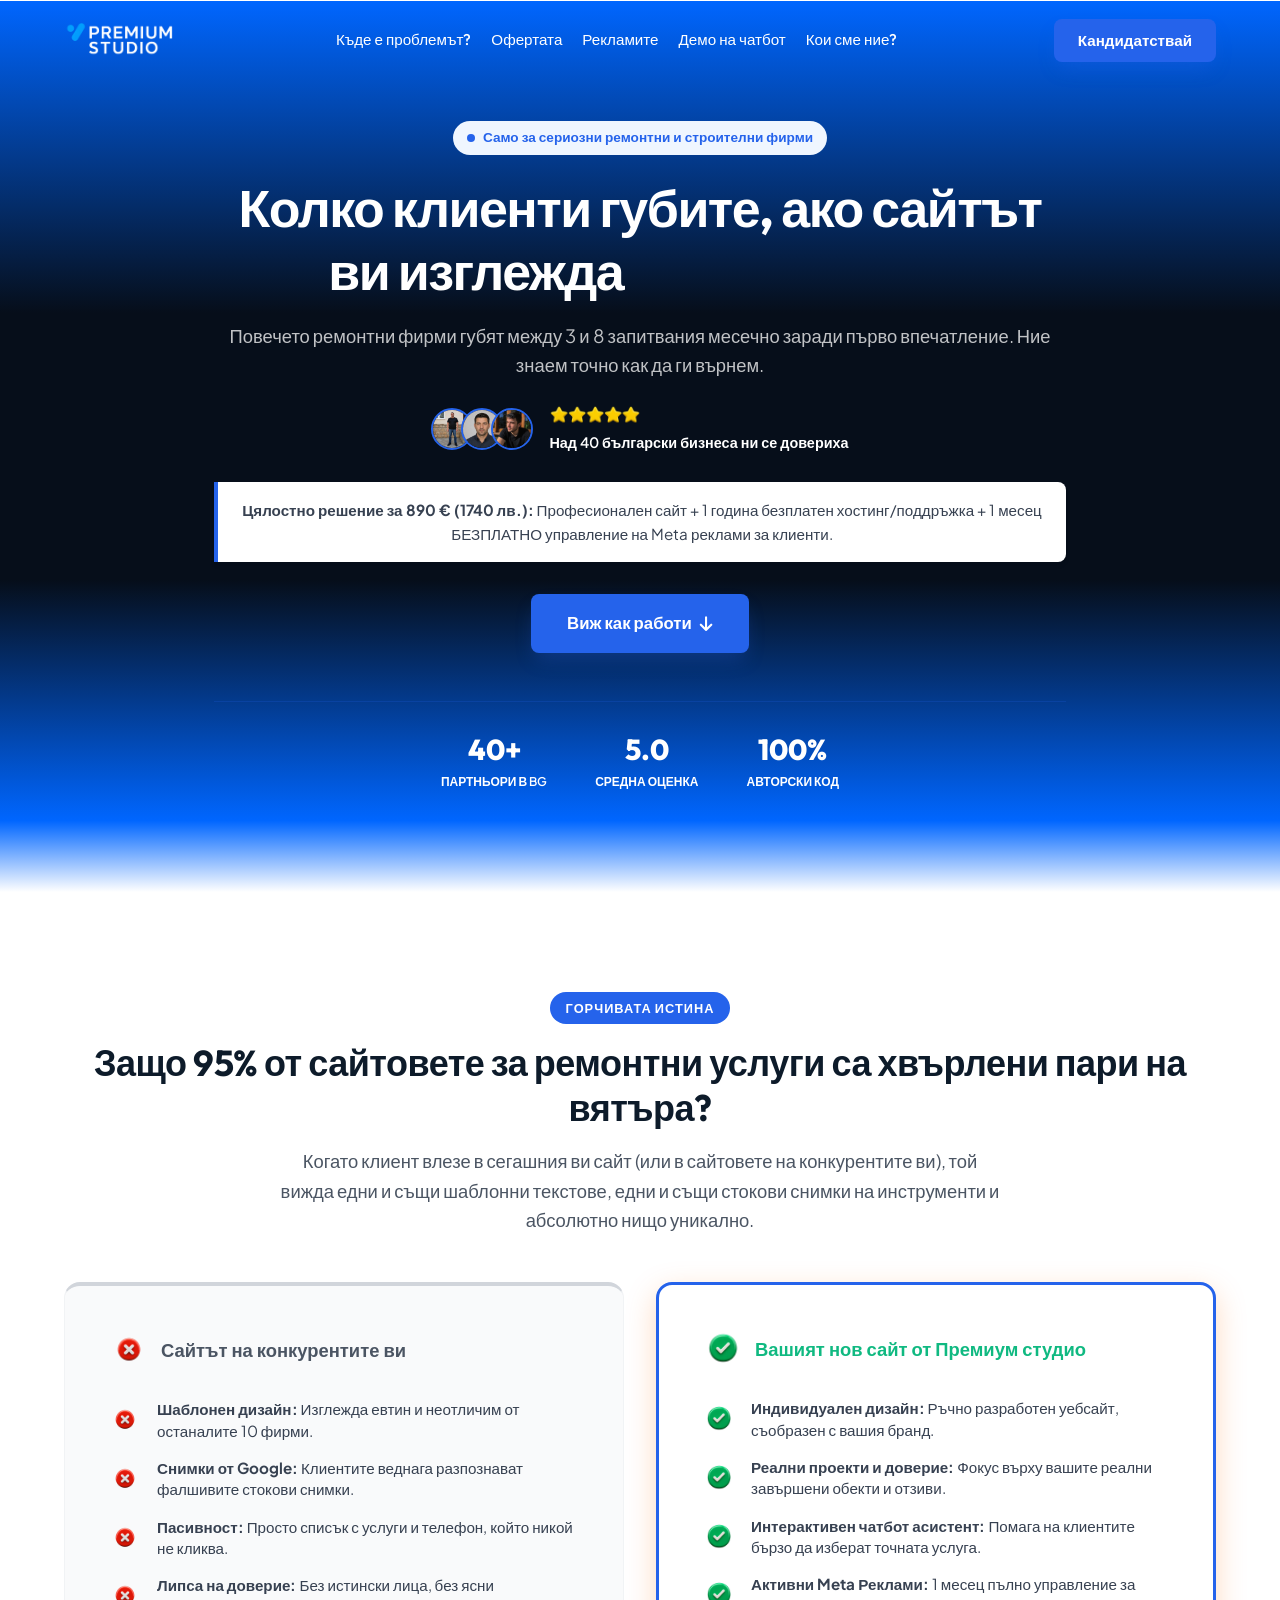
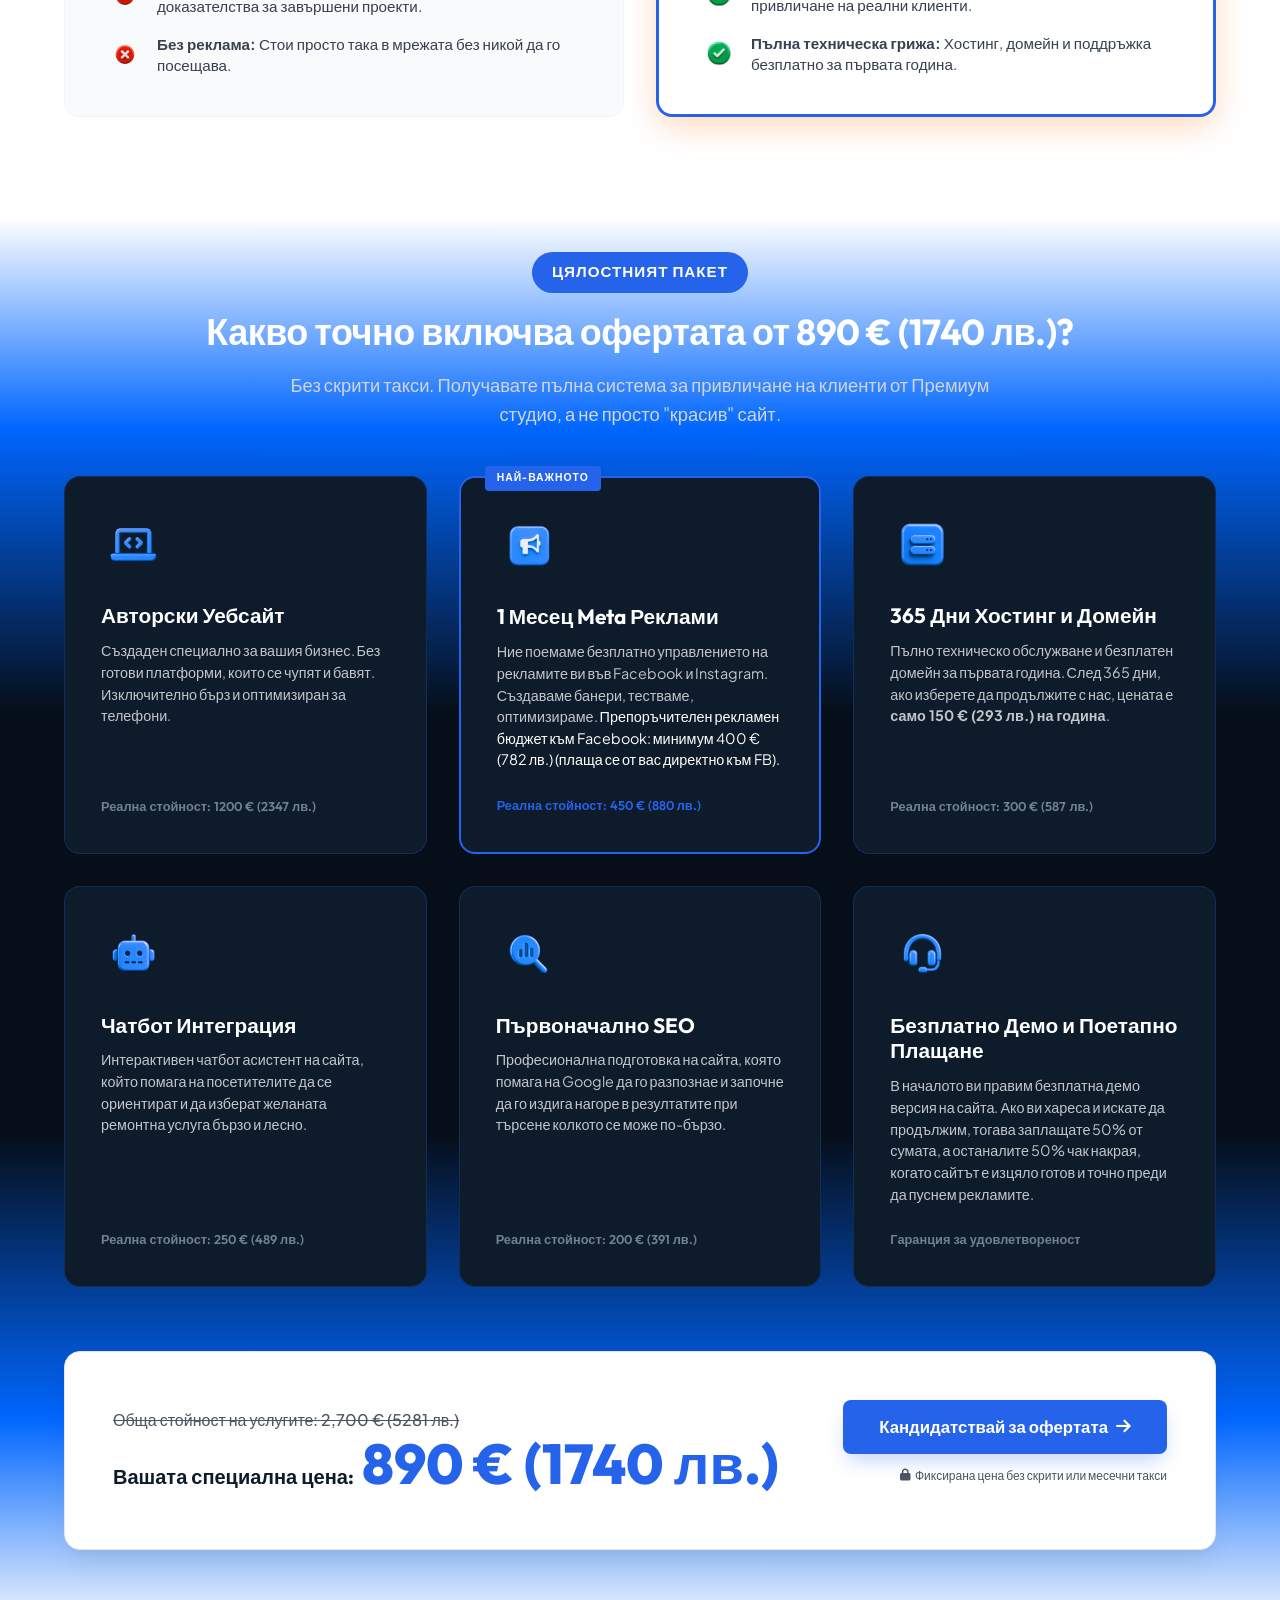
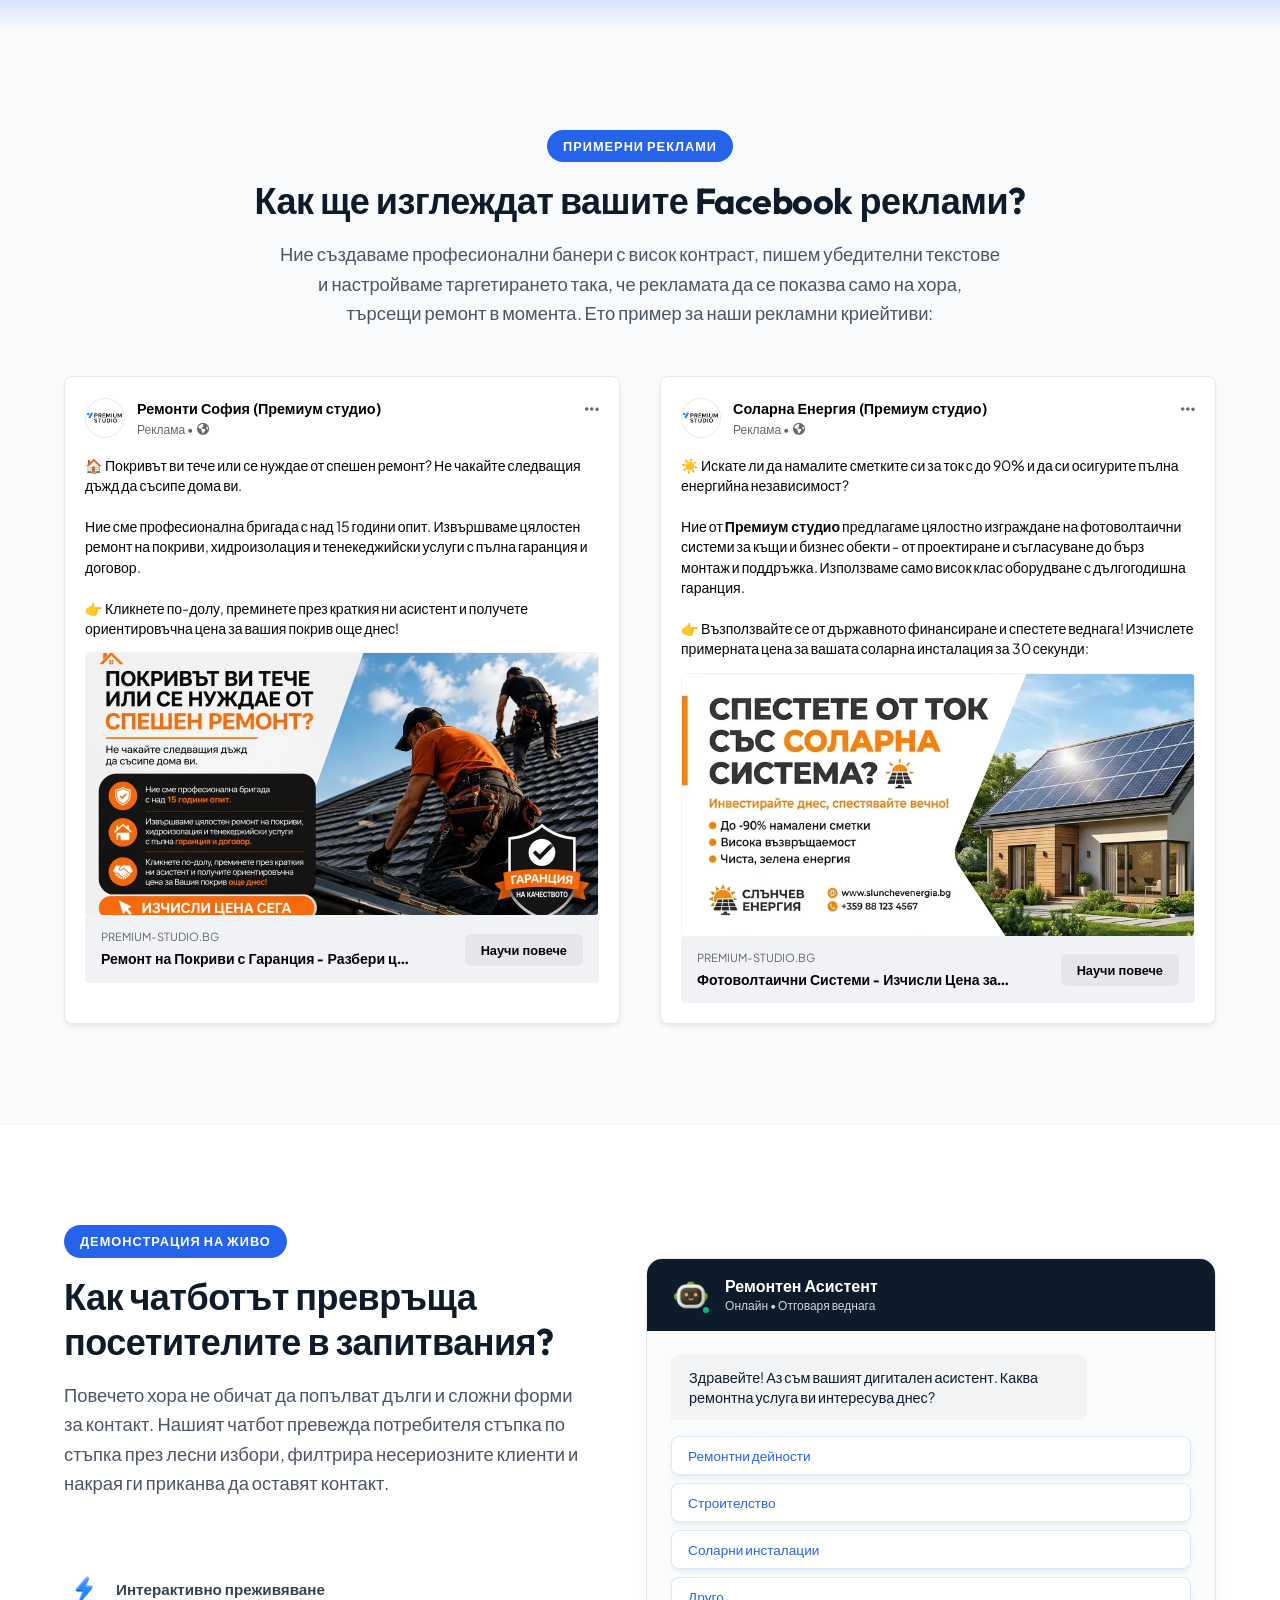
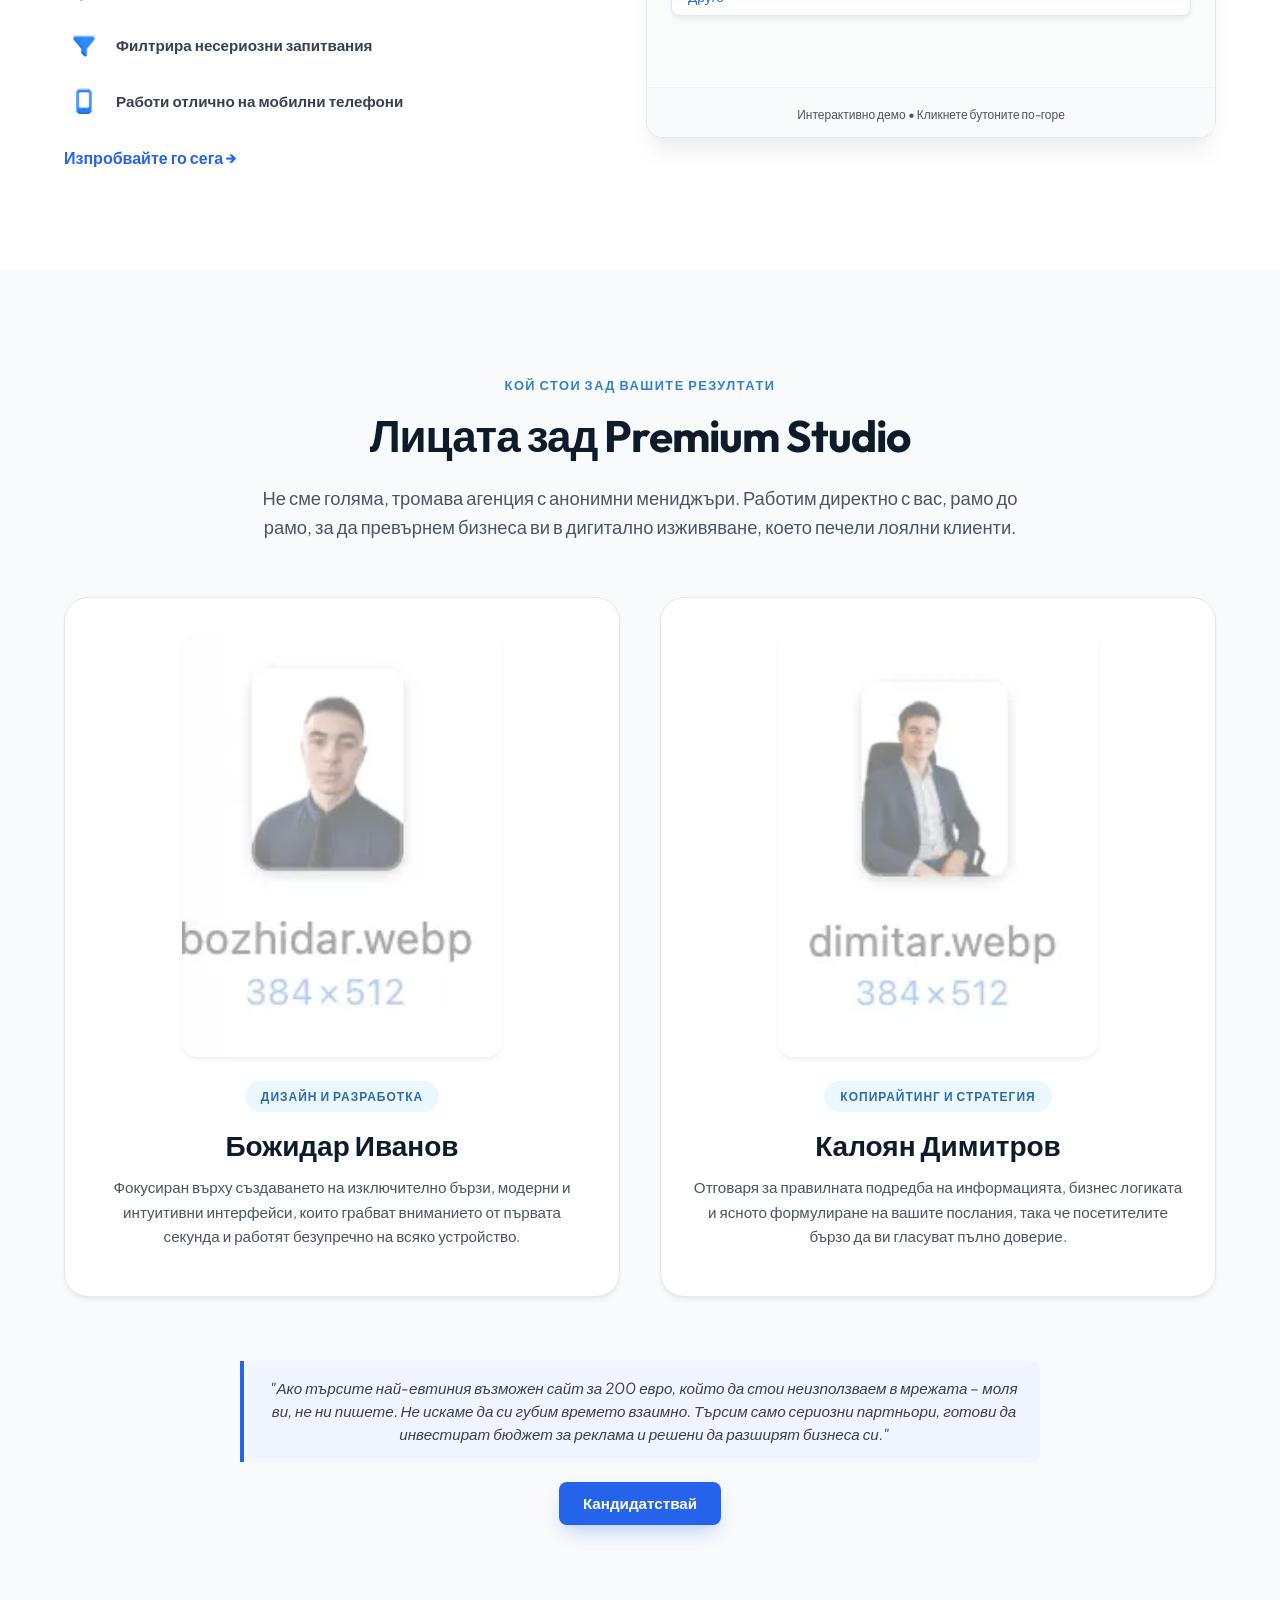
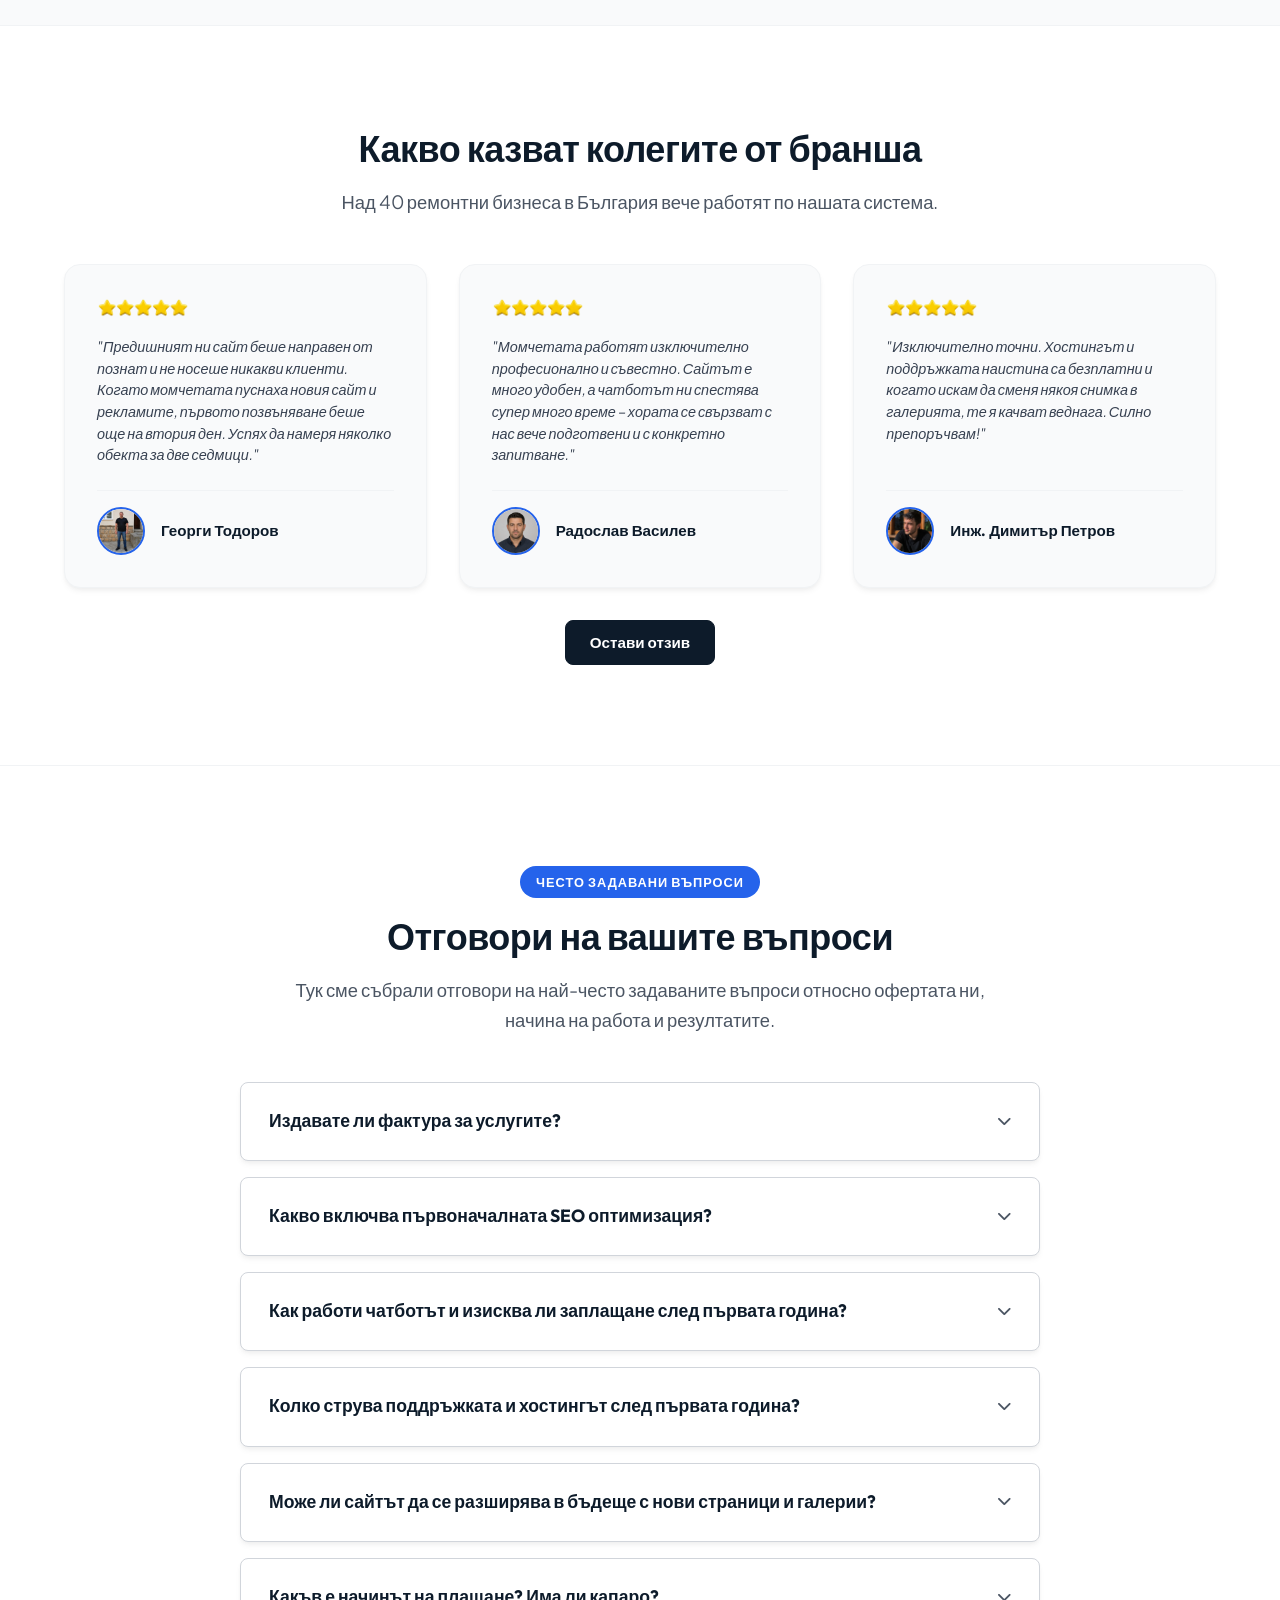
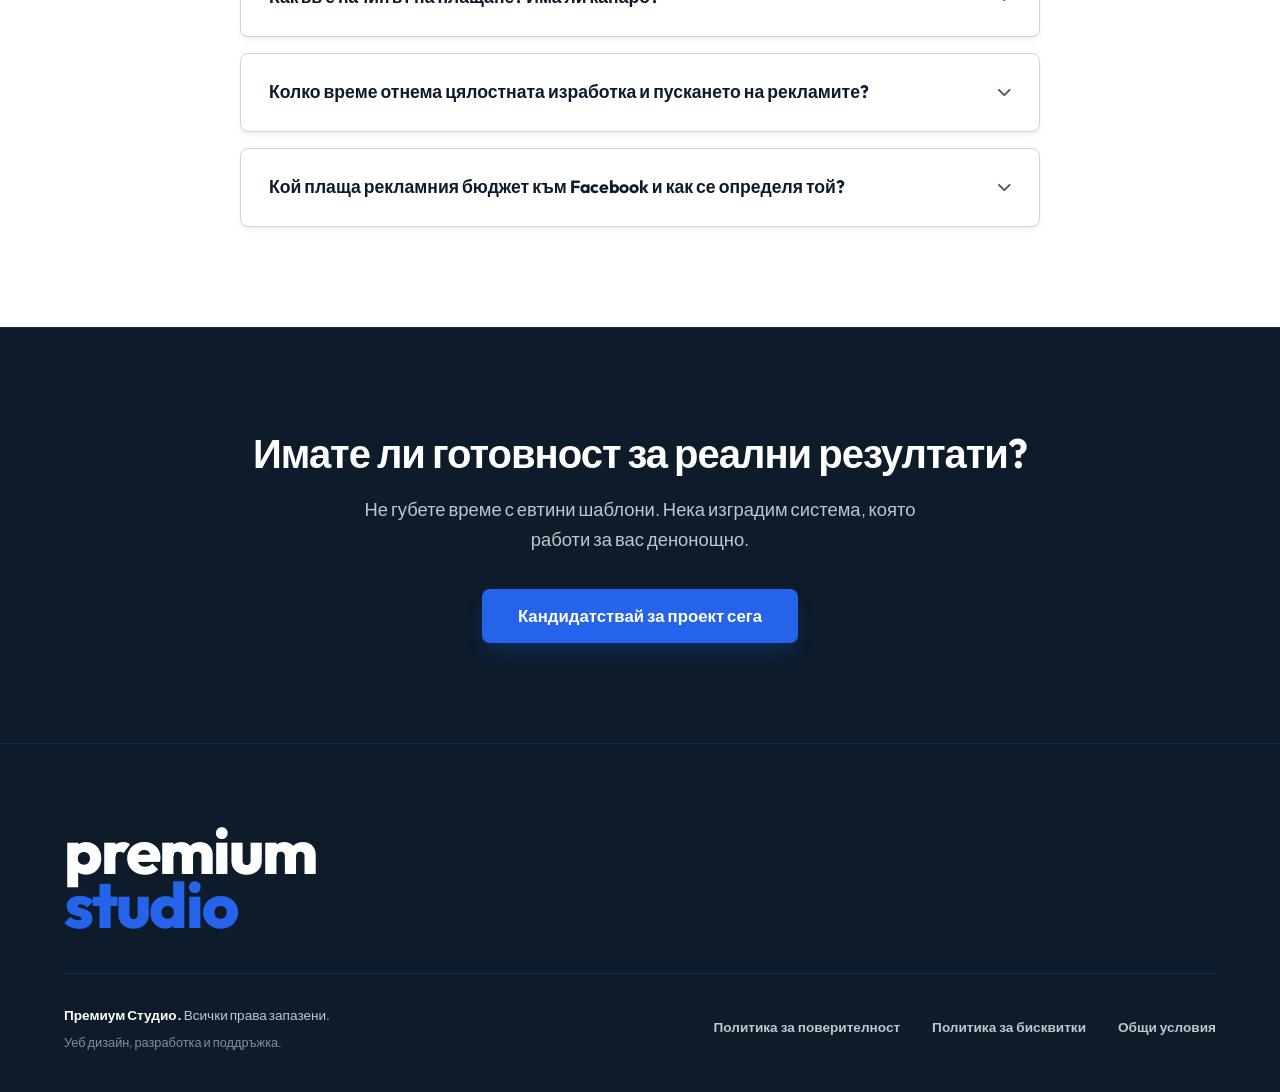
==== commit fb996ce5: "perf: convert all PNG/JPG assets to WebP, update HTML references, add explicit image sizes, defer Fo" ====
--- a/index.html
+++ b/index.html
@@ -10,7 +10,8 @@
     <link rel="preconnect" href="https://fonts.gstatic.com" crossorigin>
     <link href="https://fonts.googleapis.com/css2?family=Outfit:wght@300;400;500;600;700;800&family=Plus+Jakarta+Sans:wght@400;500;600;700;800&display=swap" rel="stylesheet">
     <!-- FontAwesome Icons -->
-    <link rel="stylesheet" href="https://cdnjs.cloudflare.com/ajax/libs/font-awesome/6.4.0/css/all.min.css">
+    <link rel="stylesheet" href="https://cdnjs.cloudflare.com/ajax/libs/font-awesome/6.4.0/css/all.min.css" media="print" onload="this.media='all'">
+    <noscript><link rel="stylesheet" href="https://cdnjs.cloudflare.com/ajax/libs/font-awesome/6.4.0/css/all.min.css"></noscript>
     <!-- Main Stylesheet -->
     <link rel="stylesheet" href="style.css">
     <!-- Meta Pixel Code -->
@@ -37,7 +38,7 @@
     <header class="main-header">
         <div class="container header-container">
             <a href="#" class="logo-wrapper">
-                <img src="assets/logo.png" alt="Премиум студио лого" class="header-logo">
+                <img src="assets/logo.webp" width="162" height="54" alt="Премиум студио лого" class="header-logo">
             </a>
             <nav class="main-nav">
                 <a href="#problem" class="nav-link">Къде е проблемът?</a>
@@ -48,7 +49,7 @@
             </nav>
             <div class="header-actions">
                 <div class="trust-badge">
-                    <img src="assets/stars_3d.png" alt="5 Stars" class="stars-3d header-stars">
+                    <img src="assets/stars_3d.webp" width="76" height="19" alt="5 Stars" class="stars-3d header-stars">
                     <span class="badge-text">Над 40 ремонтни бизнеса ни се довериха</span>
                 </div>
                 <button class="btn btn-primary trigger-popup" id="nav-cta-btn">Кандидатствай</button>
@@ -81,7 +82,7 @@
                     <span class="pulse-dot"></span> Само за сериозни ремонтни и строителни фирми
                 </div>
                 <h1 class="hero-title">
-                    Колко клиента губите, защото сайтът ви изглежда <span id="rotating-word-wrapper" style="display:inline-block; min-width:320px; text-align:center; vertical-align:bottom; overflow:hidden; height:1.2em; position:relative;"><span id="rotating-word" style="display:inline-block; color:#60A5FA; font-style:italic; position:absolute; left:0; right:0; text-align:center;">шаблонен?</span></span>
+                    Колко клиенти губите, ако сайтът ви изглежда <span id="rotating-word-wrapper" style="display:inline-block; min-width:320px; text-align:center; vertical-align:bottom; overflow:hidden; height:1.2em; position:relative;"><span id="rotating-word" style="display:inline-block; color:#60A5FA; font-style:italic; position:absolute; left:0; right:0; text-align:center;">шаблонен?</span></span>
                 </h1>
                 <p class="hero-subtitle">
                     Повечето ремонтни фирми губят между 3 и 8 запитвания месечно заради първо впечатление. Ние знаем точно как да ги върнем.
@@ -90,12 +91,12 @@
                 <!-- Hero trust badge row -->
                 <div class="hero-trust-row">
                     <div class="hero-trust-avatars">
-                        <img src="assets/review1.jpg" alt="Георги Тодоров">
-                        <img src="assets/review2.jpg" alt="Радослав Василев">
-                        <img src="assets/review3.jpg" alt="Инж. Димитър Петров">
+                        <img src="assets/review1.webp" width="42" height="42" alt="Георги Тодоров">
+                        <img src="assets/review2.webp" width="42" height="42" alt="Радослав Василев">
+                        <img src="assets/review3.webp" width="42" height="42" alt="Инж. Димитър Петров">
                     </div>
                     <div class="hero-trust-text-wrapper">
-                        <img src="assets/stars_3d.png" alt="5 Stars" class="stars-3d hero-stars">
+                        <img src="assets/stars_3d.webp" width="92" height="23" alt="5 Stars" class="stars-3d hero-stars">
                         <span class="hero-trust-text">Над 40 български бизнеса ни се довериха</span>
                     </div>
                 </div>
@@ -143,27 +144,27 @@
                 <!-- Generic Site Card -->
                 <div class="comparison-card bad">
                     <div class="card-status status-bad">
-                        <img src="assets/crossmark_red_3d.png" alt="X" class="crossmark-img-title"> Сайтът на конкурентите ви
+                        <img src="assets/crossmark_red_3d.webp" width="48" height="48" alt="X" class="crossmark-img-title"> Сайтът на конкурентите ви
                     </div>
                     <ul class="comparison-list">
                         <li>
-                            <img src="assets/crossmark_red_3d.png" alt="X" class="crossmark-img-list">
+                            <img src="assets/crossmark_red_3d.webp" width="40" height="40" alt="X" class="crossmark-img-list">
                             <span><strong>Шаблонен дизайн:</strong> Изглежда евтин и неотличим от останалите 10 фирми.</span>
                         </li>
                         <li>
-                            <img src="assets/crossmark_red_3d.png" alt="X" class="crossmark-img-list">
+                            <img src="assets/crossmark_red_3d.webp" width="40" height="40" alt="X" class="crossmark-img-list">
                             <span><strong>Снимки от Google:</strong> Клиентите веднага разпознават фалшивите стокови снимки.</span>
                         </li>
                         <li>
-                            <img src="assets/crossmark_red_3d.png" alt="X" class="crossmark-img-list">
+                            <img src="assets/crossmark_red_3d.webp" width="40" height="40" alt="X" class="crossmark-img-list">
                             <span><strong>Пасивност:</strong> Просто списък с услуги и телефон, който никой не кликва.</span>
                         </li>
                         <li>
-                            <img src="assets/crossmark_red_3d.png" alt="X" class="crossmark-img-list">
+                            <img src="assets/crossmark_red_3d.webp" width="40" height="40" alt="X" class="crossmark-img-list">
                             <span><strong>Липса на доверие:</strong> Без истински лица, без ясни доказателства за завършени проекти.</span>
                         </li>
                         <li>
-                            <img src="assets/crossmark_red_3d.png" alt="X" class="crossmark-img-list">
+                            <img src="assets/crossmark_red_3d.webp" width="40" height="40" alt="X" class="crossmark-img-list">
                             <span><strong>Без реклама:</strong> Стои просто така в мрежата без никой да го посещава.</span>
                         </li>
                     </ul>
@@ -172,27 +173,27 @@
                 <!-- Our Solution Card -->
                 <div class="comparison-card good">
                     <div class="card-status status-good">
-                        <img src="assets/checkmark_green_3d.png" alt="Check" class="checkmark-img-title"> Вашият нов сайт от Премиум студио
+                        <img src="assets/checkmark_green_3d.webp" width="48" height="48" alt="Check" class="checkmark-img-title"> Вашият нов сайт от Премиум студио
                     </div>
                     <ul class="comparison-list">
                         <li>
-                            <img src="assets/checkmark_green_3d.png" alt="Check" class="checkmark-img-list">
+                            <img src="assets/checkmark_green_3d.webp" width="40" height="40" alt="Check" class="checkmark-img-list">
                             <span><strong>Индивидуален дизайн:</strong> Ръчно разработен уебсайт, съобразен с вашия бранд.</span>
                         </li>
                         <li>
-                            <img src="assets/checkmark_green_3d.png" alt="Check" class="checkmark-img-list">
+                            <img src="assets/checkmark_green_3d.webp" width="40" height="40" alt="Check" class="checkmark-img-list">
                             <span><strong>Реални проекти и доверие:</strong> Фокус върху вашите реални завършени обекти и отзиви.</span>
                         </li>
                         <li>
-                            <img src="assets/checkmark_green_3d.png" alt="Check" class="checkmark-img-list">
+                            <img src="assets/checkmark_green_3d.webp" width="40" height="40" alt="Check" class="checkmark-img-list">
                             <span><strong>Интерактивен чатбот асистент:</strong> Помага на клиентите бързо да изберат точната услуга.</span>
                         </li>
                         <li>
-                            <img src="assets/checkmark_green_3d.png" alt="Check" class="checkmark-img-list">
+                            <img src="assets/checkmark_green_3d.webp" width="40" height="40" alt="Check" class="checkmark-img-list">
                             <span><strong>Активни Meta Реклами:</strong> 1 месец пълно управление за привличане на реални клиенти.</span>
                         </li>
                         <li>
-                            <img src="assets/checkmark_green_3d.png" alt="Check" class="checkmark-img-list">
+                            <img src="assets/checkmark_green_3d.webp" width="40" height="40" alt="Check" class="checkmark-img-list">
                             <span><strong>Пълна техническа грижа:</strong> Хостинг, домейн и поддръжка безплатно за първата година.</span>
                         </li>
                     </ul>
@@ -218,7 +219,7 @@
                 <!-- Feature 1 -->
                 <div class="offer-card">
                     <div class="offer-icon-wrapper">
-                        <img src="assets/benefit_laptop.png" alt="Авторски Уебсайт" class="offer-icon-img">
+                        <img src="assets/benefit_laptop.webp" width="65" height="65" alt="Авторски Уебсайт" class="offer-icon-img">
                     </div>
                     <h3>Авторски Уебсайт</h3>
                     <p>Създаден специално за вашия бизнес. Без готови платформи, които се чупят и бавят. Изключително бърз и оптимизиран за телефони.</p>
@@ -229,7 +230,7 @@
                 <div class="offer-card featured">
                     <div class="featured-badge">НАЙ-ВАЖНОТО</div>
                     <div class="offer-icon-wrapper">
-                        <img src="assets/benefit_megaphone.png" alt="1 Месец Meta Реклами" class="offer-icon-img">
+                        <img src="assets/benefit_megaphone.webp" width="65" height="65" alt="1 Месец Meta Реклами" class="offer-icon-img">
                     </div>
                     <h3>1 Месец Meta Реклами</h3>
                     <p>Ние поемаме безплатно управлението на рекламите ви във Facebook и Instagram. Създаваме банери, тестваме, оптимизираме. <em>Препоръчителен рекламен бюджет към Facebook: минимум 400 € (782 лв.) (плаща се от вас директно към FB).</em></p>
@@ -239,7 +240,7 @@
                 <!-- Feature 3 -->
                 <div class="offer-card">
                     <div class="offer-icon-wrapper">
-                        <img src="assets/benefit_server.png" alt="365 Дни Хостинг и Домейн" class="offer-icon-img">
+                        <img src="assets/benefit_server.webp" width="65" height="65" alt="365 Дни Хостинг и Домейн" class="offer-icon-img">
                     </div>
                     <h3>365 Дни Хостинг и Домейн</h3>
                     <p>Пълно техническо обслужване и безплатен домейн за първата година. След 365 дни, ако изберете да продължите с нас, цената е <strong>само 150 € (293 лв.) на година</strong>.</p>
@@ -249,7 +250,7 @@
                 <!-- Feature 4 -->
                 <div class="offer-card">
                     <div class="offer-icon-wrapper">
-                        <img src="assets/benefit_robot.png" alt="Чатбот Интеграция" class="offer-icon-img">
+                        <img src="assets/benefit_robot.webp" width="65" height="65" alt="Чатбот Интеграция" class="offer-icon-img">
                     </div>
                     <h3>Чатбот Интеграция</h3>
                     <p>Интерактивен чатбот асистент на сайта, който помага на посетителите да се ориентират и да изберат желаната ремонтна услуга бързо и лесно.</p>
@@ -259,7 +260,7 @@
                 <!-- Feature 5 -->
                 <div class="offer-card">
                     <div class="offer-icon-wrapper">
-                        <img src="assets/benefit_seo.png" alt="Първоначално SEO" class="offer-icon-img">
+                        <img src="assets/benefit_seo.webp" width="65" height="65" alt="Първоначално SEO" class="offer-icon-img">
                     </div>
                     <h3>Първоначално SEO</h3>
                     <p>Професионална подготовка на сайта, която помага на Google да го разпознае и започне да го издига нагоре в резултатите при търсене колкото се може по-бързо.</p>
@@ -269,7 +270,7 @@
                 <!-- Feature 6 -->
                 <div class="offer-card">
                     <div class="offer-icon-wrapper">
-                        <img src="assets/benefit_support.png" alt="Безплатно Демо и Поетапно Плащане" class="offer-icon-img">
+                        <img src="assets/benefit_support.webp" width="65" height="65" alt="Безплатно Демо и Поетапно Плащане" class="offer-icon-img">
                     </div>
                     <h3>Безплатно Демо и Поетапно Плащане</h3>
                     <p>В началото ви правим безплатна демо версия на сайта. Ако ви хареса и искате да продължим, тогава заплащате 50% от сумата, а останалите 50% чак накрая, когато сайтът е изцяло готов и точно преди да пуснем рекламите.</p>
@@ -311,7 +312,7 @@
                 <!-- Facebook Feed Post Simulator 1 (Roofing/Construction) -->
                 <div class="facebook-post">
                     <div class="post-header">
-                        <img src="assets/logo.png" alt="Премиум студио" class="post-avatar">
+                        <img src="assets/logo.webp" width="40" height="40" alt="Премиум студио" class="post-avatar">
                         <div class="post-meta">
                             <span class="post-author-name">Ремонти София (Премиум студио)</span>
                             <span class="post-time">Реклама • <i class="fas fa-globe-americas"></i></span>
@@ -326,7 +327,7 @@
                         👉 Кликнете по-долу, преминете през краткия ни асистент и получете ориентировъчна цена за вашия покрив още днес!
                     </div>
                     <div class="post-media">
-                        <img src="assets/roof-ad-banner.jpg" alt="Пример за рекламен банер - строителство" class="post-image">
+                        <img src="assets/roof-ad-banner.webp" width="500" height="262" alt="Пример за рекламен банер - строителство" class="post-image">
                     </div>
                     <div class="post-cta-bar">
                         <div class="post-cta-info">
@@ -340,7 +341,7 @@
                 <!-- Facebook Feed Post Simulator 2 (Solar panel installation) -->
                 <div class="facebook-post">
                     <div class="post-header">
-                        <img src="assets/logo.png" alt="Премиум студио" class="post-avatar">
+                        <img src="assets/logo.webp" width="40" height="40" alt="Премиум студио" class="post-avatar">
                         <div class="post-meta">
                             <span class="post-author-name">Соларна Енергия (Премиум студио)</span>
                             <span class="post-time">Реклама • <i class="fas fa-globe-americas"></i></span>
@@ -355,7 +356,7 @@
                         👉 Възползвайте се от държавното финансиране и спестете веднага! Изчислете примерната цена за вашата соларна инсталация за 30 секунди:
                     </div>
                     <div class="post-media">
-                        <img src="assets/solar-ad-banner.png" alt="Пример за рекламен банер - соларни инсталации" class="post-image solar-post-image">
+                        <img src="assets/solar-ad-banner.webp" width="500" height="262" alt="Пример за рекламен банер - соларни инсталации" class="post-image solar-post-image">
                     </div>
                     <div class="post-cta-bar">
                         <div class="post-cta-info">
@@ -383,13 +384,13 @@
                     </p>
                     <div class="features-list-inline">
                         <div class="feature-inline-item">
-                            <img src="assets/chatbot_lightning.png" alt="Lightning" class="chatbot-demo-img"> <span>Интерактивно преживяване</span>
+                            <img src="assets/chatbot_lightning.webp" width="40" height="40" alt="Lightning" class="chatbot-demo-img"> <span>Интерактивно преживяване</span>
                         </div>
                         <div class="feature-inline-item">
-                            <img src="assets/chatbot_funnel.png" alt="Funnel" class="chatbot-demo-img"> <span>Филтрира несериозни запитвания</span>
+                            <img src="assets/chatbot_funnel.webp" width="40" height="40" alt="Funnel" class="chatbot-demo-img"> <span>Филтрира несериозни запитвания</span>
                         </div>
                         <div class="feature-inline-item">
-                            <img src="assets/chatbot_phone.png" alt="Phone" class="chatbot-demo-img"> <span>Работи отлично на мобилни телефони</span>
+                            <img src="assets/chatbot_phone.webp" width="40" height="40" alt="Phone" class="chatbot-demo-img"> <span>Работи отлично на мобилни телефони</span>
                         </div>
                     </div>
                     <div class="demo-arrow-hint">
@@ -401,7 +402,7 @@
                 <div class="chatbot-widget">
                     <div class="chatbot-widget-header">
                         <div class="chatbot-avatar">
-                            <img src="assets/bot-avatar.png" alt="Ремонтен Асистент" class="chatbot-avatar-img">
+                            <img src="assets/bot-avatar.webp" width="40" height="40" alt="Ремонтен Асистент" class="chatbot-avatar-img">
                             <span class="status-online"></span>
                         </div>
                         <div class="chatbot-info">
@@ -448,7 +449,7 @@
                 <!-- Božidar's Card -->
                 <div class="team-card">
                     <div class="team-card-image-wrapper">
-                        <img src="assets/bozhidar.webp" alt="Божидар Иванов" class="team-card-img">
+                        <img src="assets/bozhidar.webp" width="320" height="427" alt="Божидар Иванов" class="team-card-img">
                     </div>
                     <div class="team-card-info">
                         <span class="team-card-tag tag-code">ДИЗАЙН И РАЗРАБОТКА</span>
@@ -462,7 +463,7 @@
                 <!-- Kaloyan's Card -->
                 <div class="team-card">
                     <div class="team-card-image-wrapper">
-                        <img src="assets/kaloyan.webp" alt="Калоян Димитров" class="team-card-img">
+                        <img src="assets/kaloyan.webp" width="320" height="427" alt="Калоян Димитров" class="team-card-img">
                     </div>
                     <div class="team-card-info">
                         <span class="team-card-tag tag-marketing">КОПИРАЙТИНГ И СТРАТЕГИЯ</span>
@@ -493,13 +494,13 @@
                 <!-- Testimonial 1 -->
                 <div class="testimonial-card">
                     <div class="testimonial-rating">
-                        <img src="assets/stars_3d.png" alt="5 Stars" class="stars-3d testimonial-stars">
+                        <img src="assets/stars_3d.webp" width="92" height="23" alt="5 Stars" class="stars-3d testimonial-stars">
                     </div>
                     <p class="testimonial-text">
                         "Предишният ни сайт беше направен от познат и не носеше никакви клиенти. Когато момчетата пуснаха новия сайт и рекламите, първото позвъняване беше още на втория ден. Успях да намеря няколко обекта за две седмици."
                     </p>
                     <div class="testimonial-user">
-                        <img src="assets/review1.jpg" alt="Георги Тодоров" class="testimonial-avatar">
+                        <img src="assets/review1.webp" width="48" height="48" alt="Георги Тодоров" class="testimonial-avatar">
                         <div class="user-info">
                             <strong>Георги Тодоров</strong>
                         </div>
@@ -509,13 +510,13 @@
                 <!-- Testimonial 2 -->
                 <div class="testimonial-card">
                     <div class="testimonial-rating">
-                        <img src="assets/stars_3d.png" alt="5 Stars" class="stars-3d testimonial-stars">
+                        <img src="assets/stars_3d.webp" width="92" height="23" alt="5 Stars" class="stars-3d testimonial-stars">
                     </div>
                     <p class="testimonial-text">
                         "Момчетата работят изключително професионално и съвестно. Сайтът е много удобен, а чатботът ни спестява супер много време – хората се свързват с нас вече подготвени и с конкретно запитване."
                     </p>
                     <div class="testimonial-user">
-                        <img src="assets/review2.jpg" alt="Радослав Василев" class="testimonial-avatar">
+                        <img src="assets/review2.webp" width="48" height="48" alt="Радослав Василев" class="testimonial-avatar">
                         <div class="user-info">
                             <strong>Радослав Василев</strong>
                         </div>
@@ -525,13 +526,13 @@
                 <!-- Testimonial 3 -->
                 <div class="testimonial-card">
                     <div class="testimonial-rating">
-                        <img src="assets/stars_3d.png" alt="5 Stars" class="stars-3d testimonial-stars">
+                        <img src="assets/stars_3d.webp" width="92" height="23" alt="5 Stars" class="stars-3d testimonial-stars">
                     </div>
                     <p class="testimonial-text">
                         "Изключително точни. Хостингът и поддръжката наистина са безплатни и когато искам да сменя някоя снимка в галерията, те я качват веднага. Силно препоръчвам!"
                     </p>
                     <div class="testimonial-user">
-                        <img src="assets/review3.jpg" alt="Инж. Димитър Петров" class="testimonial-avatar">
+                        <img src="assets/review3.webp" width="48" height="48" alt="Инж. Димитър Петров" class="testimonial-avatar">
                         <div class="user-info">
                             <strong>Инж. Димитър Петров</strong>
                         </div>
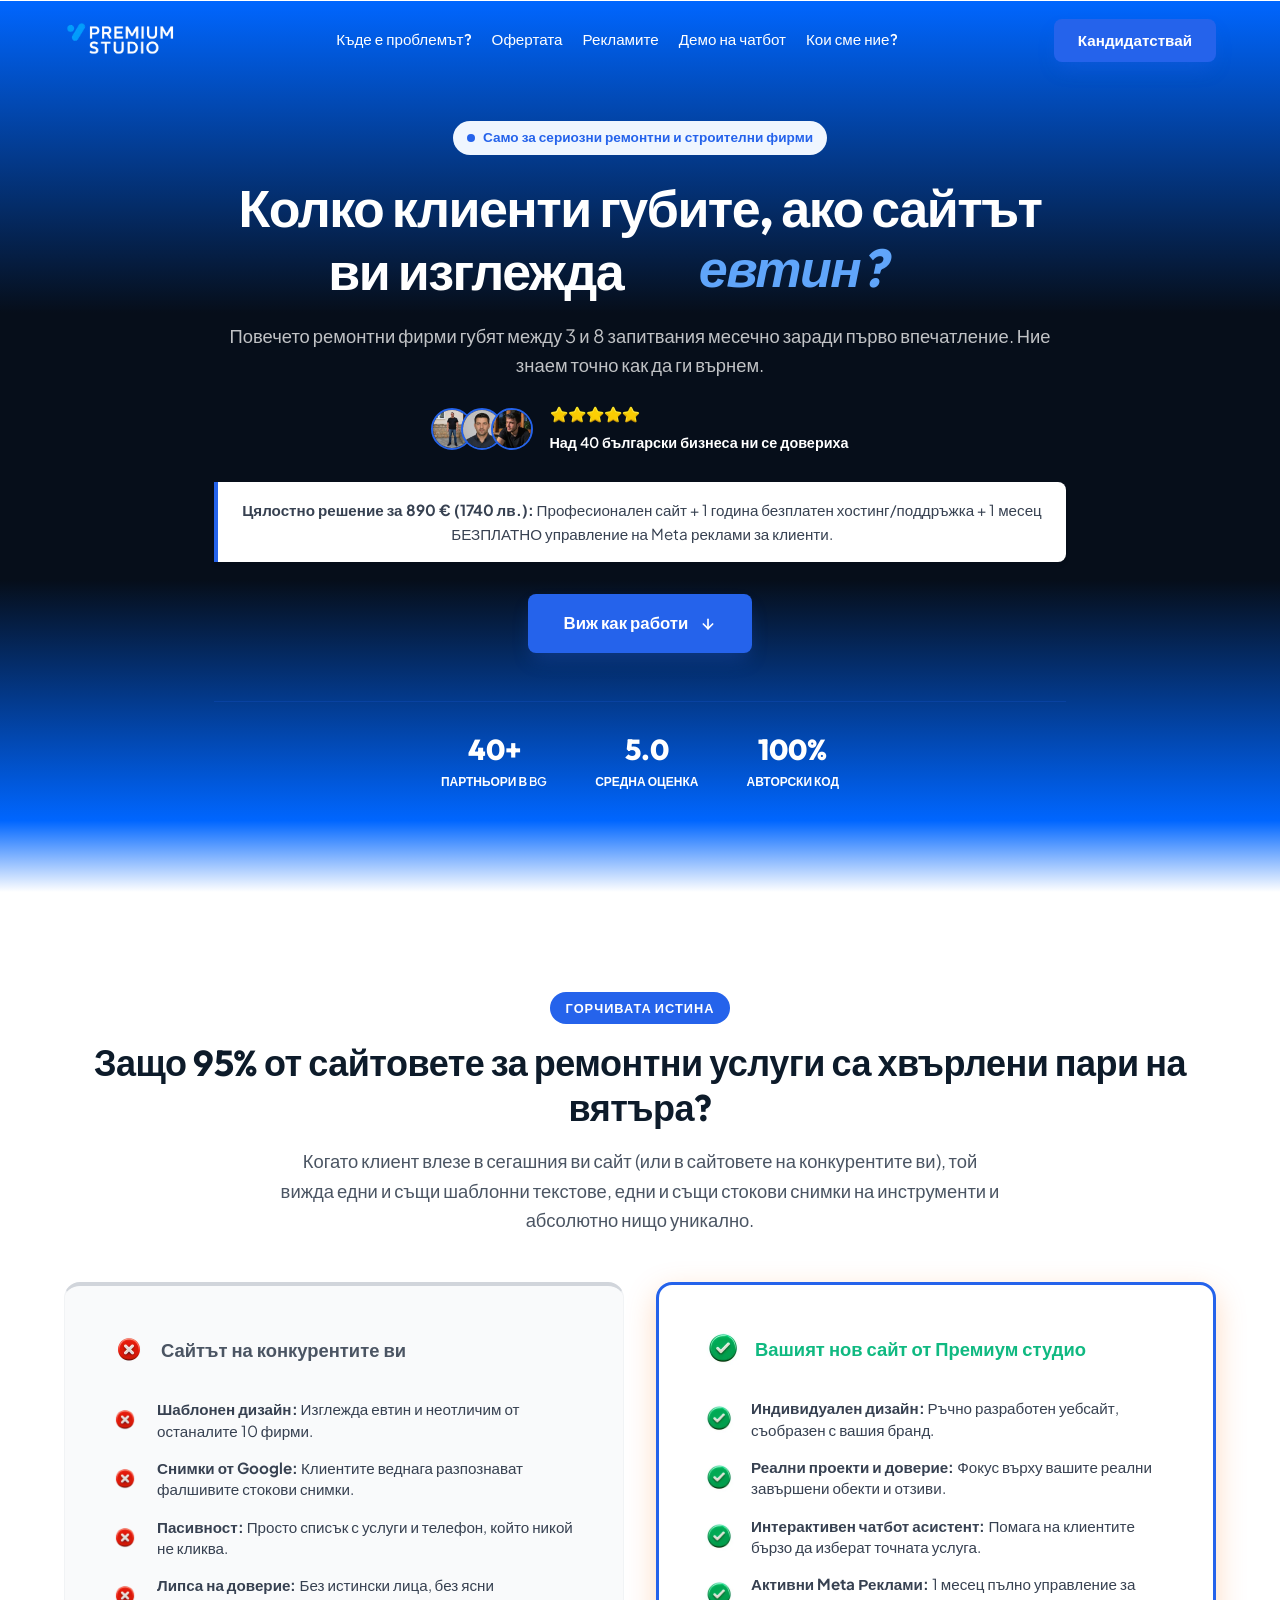
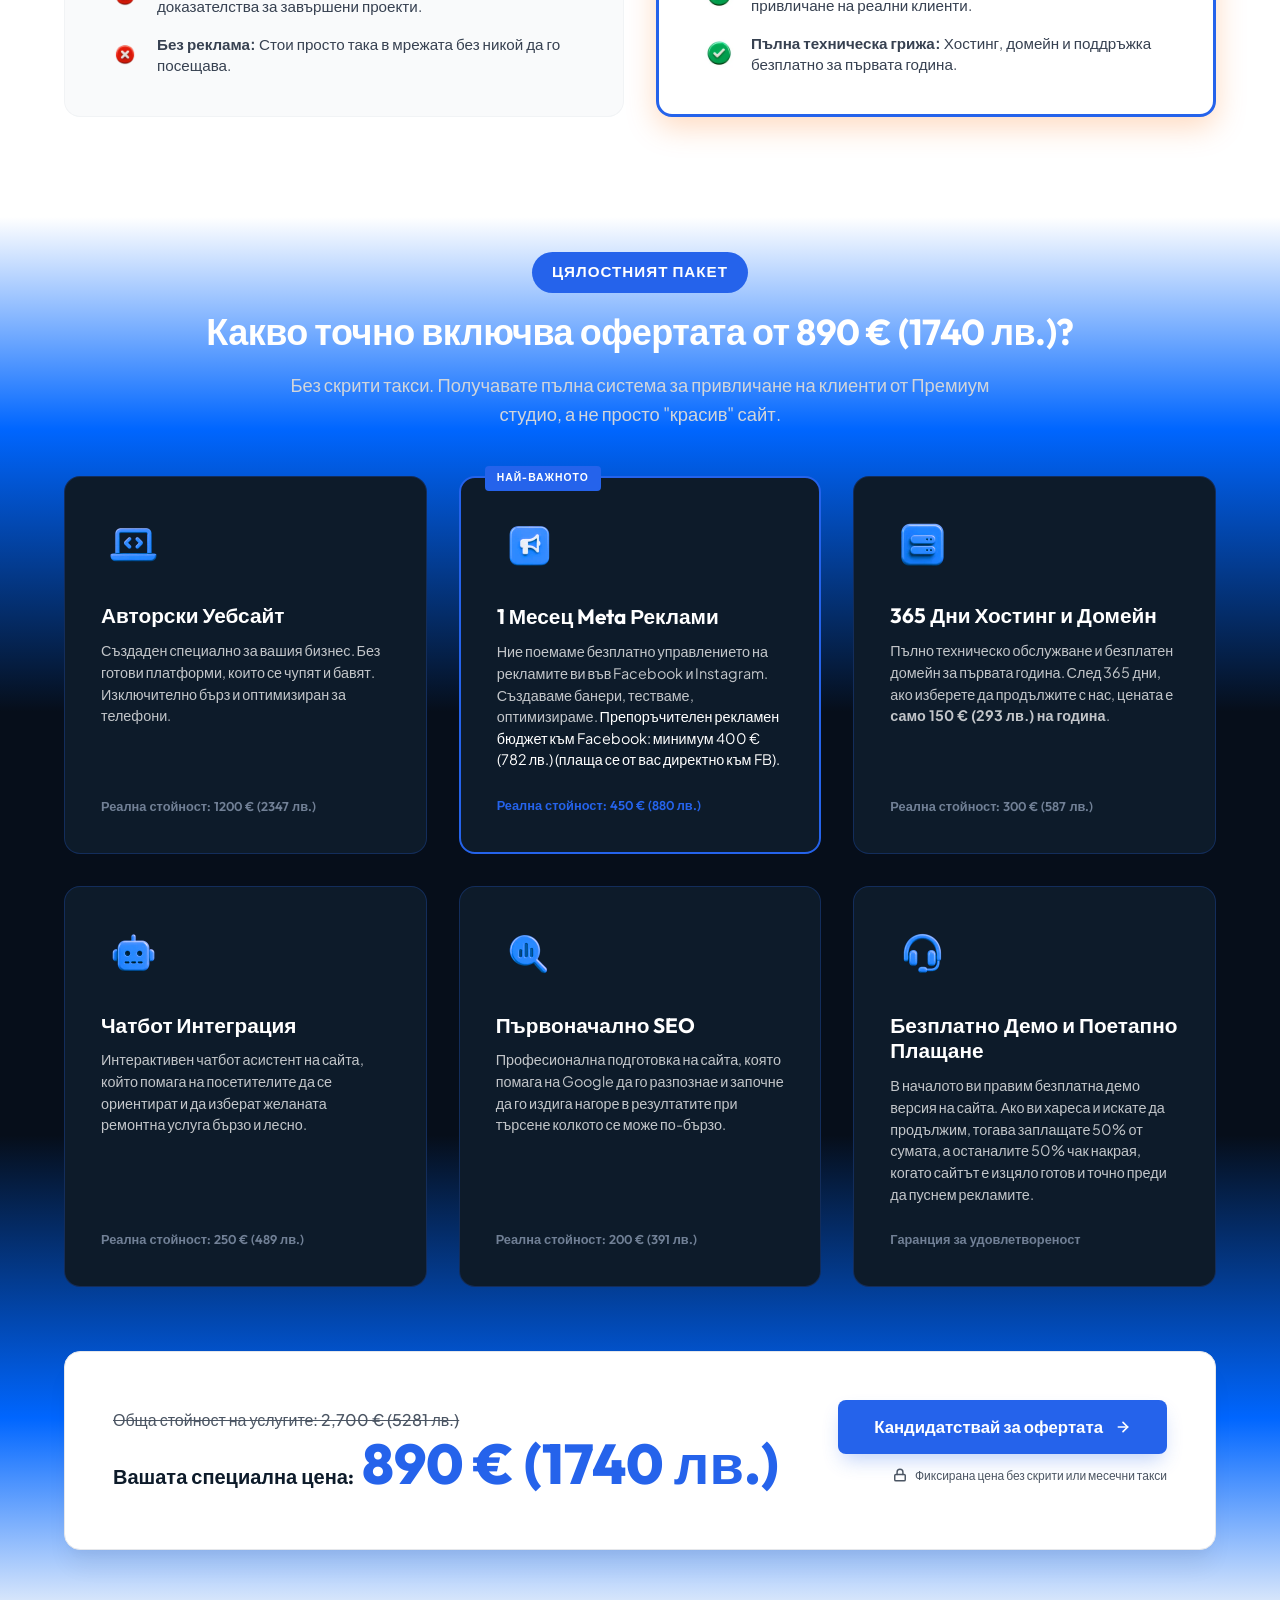
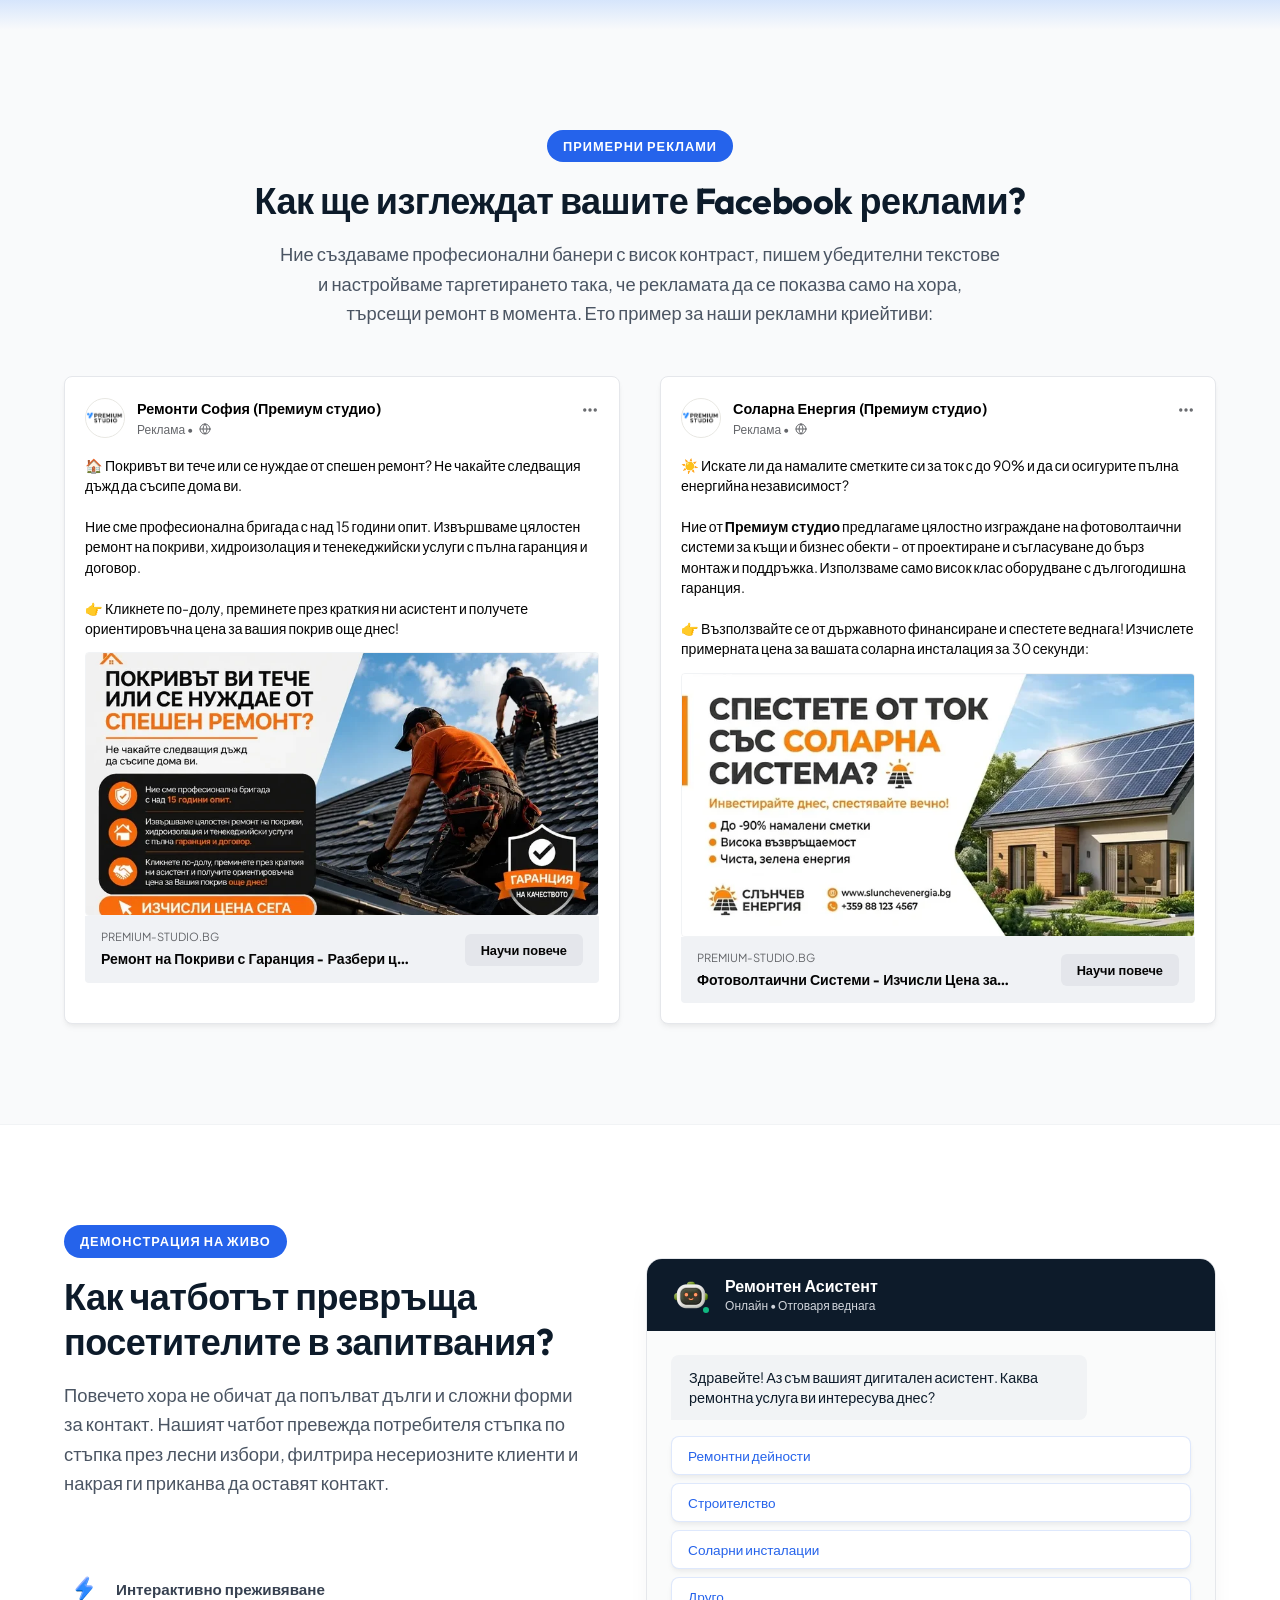
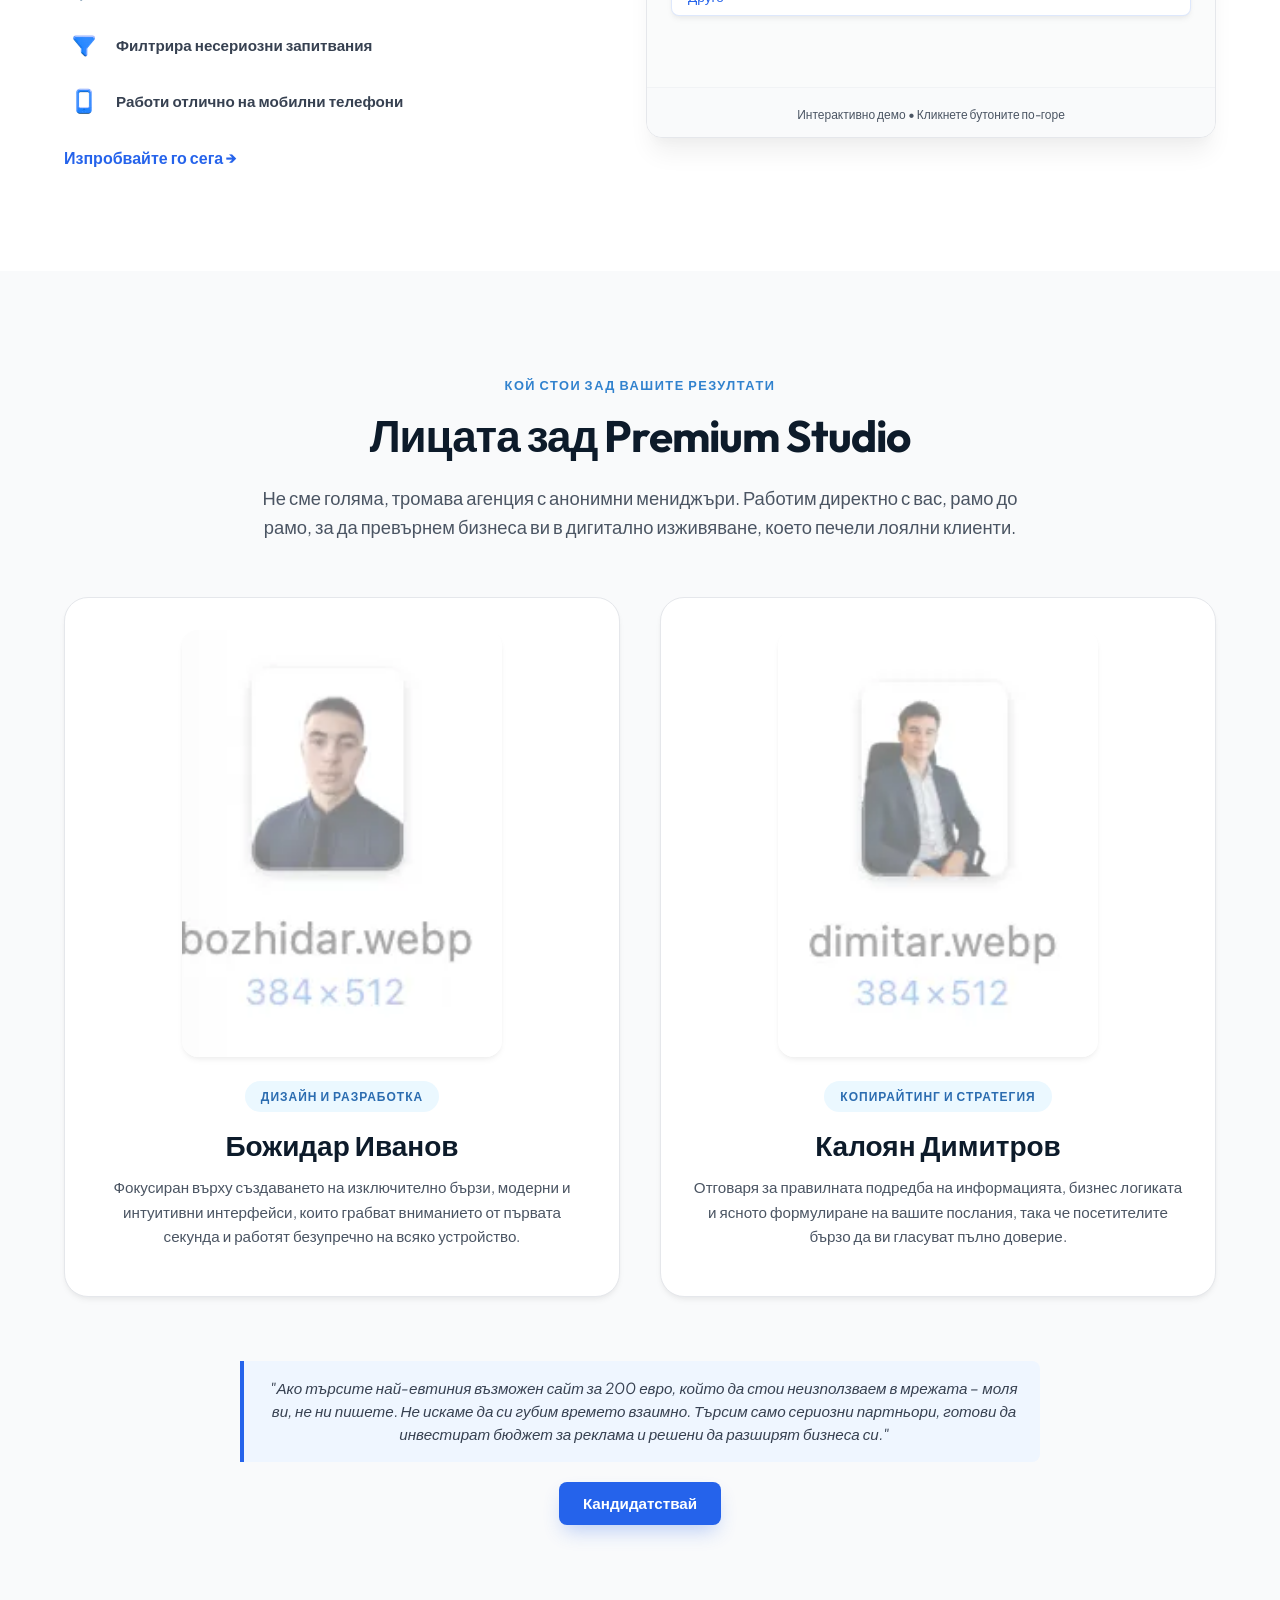
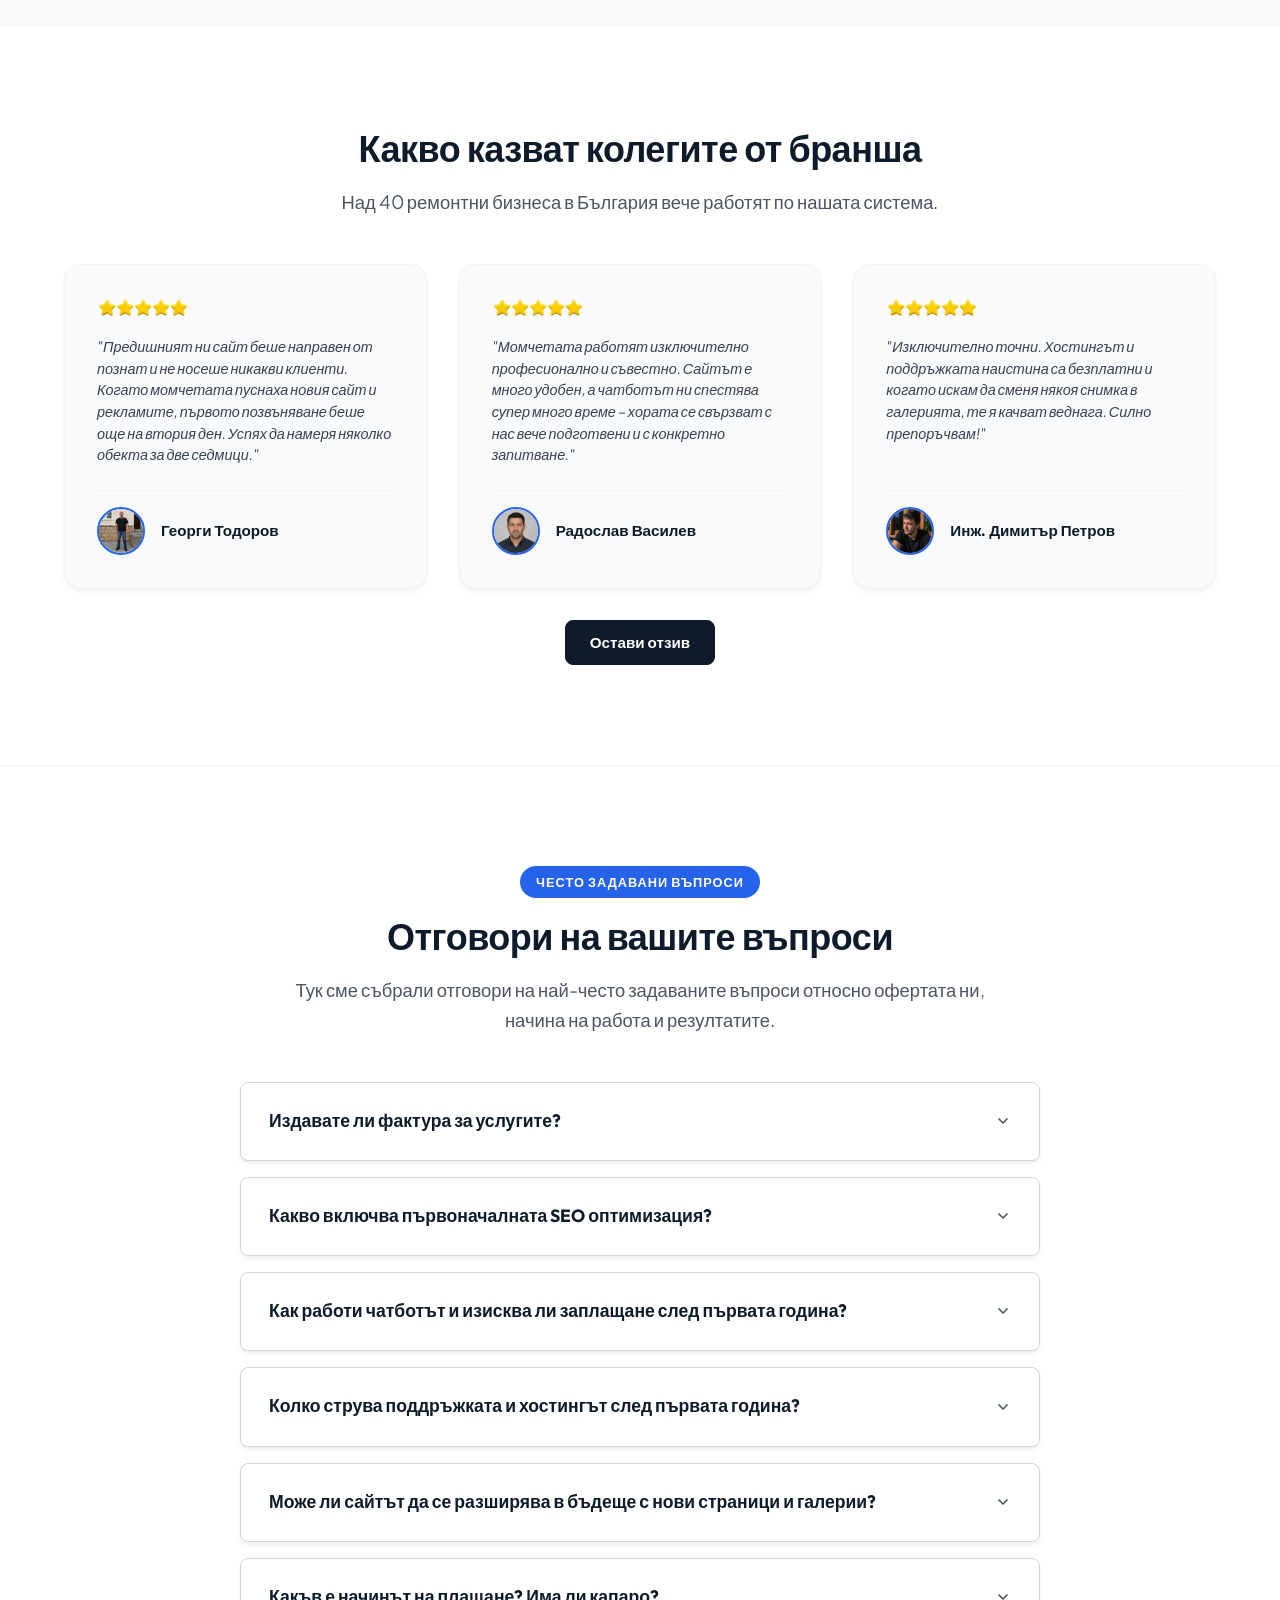
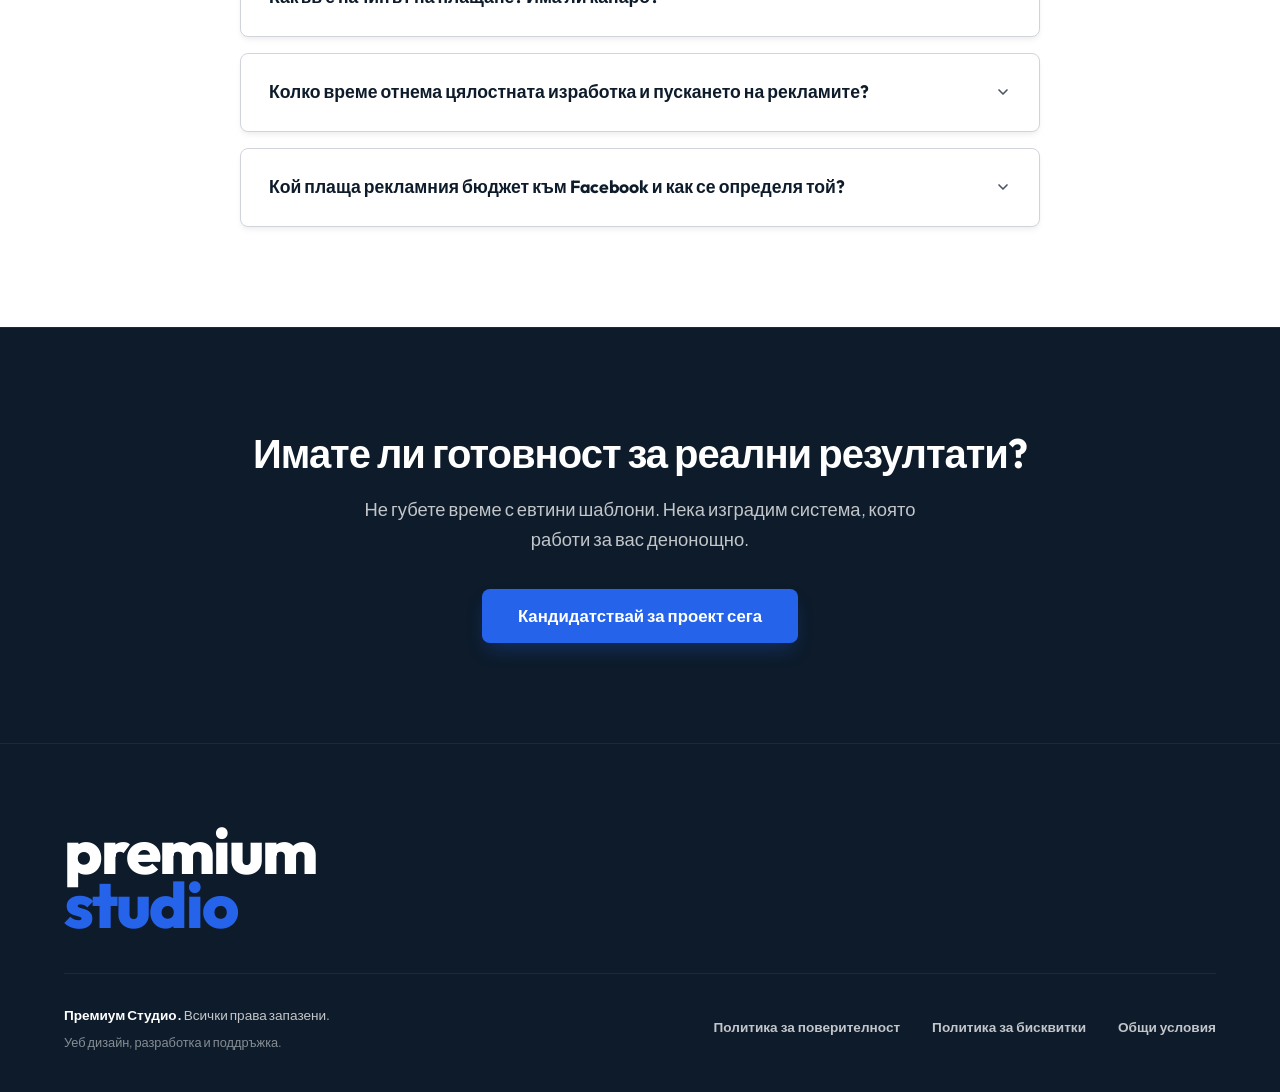
==== commit 1ddb07c6: "perf: optimize mobile performance by resizing webp assets and replacing FontAwesome with inline SVGs" ====
--- a/index.html
+++ b/index.html
@@ -8,26 +8,41 @@
     <!-- Google Fonts -->
     <link rel="preconnect" href="https://fonts.googleapis.com">
     <link rel="preconnect" href="https://fonts.gstatic.com" crossorigin>
-    <link href="https://fonts.googleapis.com/css2?family=Outfit:wght@300;400;500;600;700;800&family=Plus+Jakarta+Sans:wght@400;500;600;700;800&display=swap" rel="stylesheet">
-    <!-- FontAwesome Icons -->
-    <link rel="stylesheet" href="https://cdnjs.cloudflare.com/ajax/libs/font-awesome/6.4.0/css/all.min.css" media="print" onload="this.media='all'">
-    <noscript><link rel="stylesheet" href="https://cdnjs.cloudflare.com/ajax/libs/font-awesome/6.4.0/css/all.min.css"></noscript>
+    <link rel="stylesheet" href="https://fonts.googleapis.com/css2?family=Outfit:wght@300;400;500;600;700;800&family=Plus+Jakarta+Sans:wght@400;500;600;700;800&display=swap" media="print" onload="this.media='all'">
+    <noscript><link rel="stylesheet" href="https://fonts.googleapis.com/css2?family=Outfit:wght@300;400;500;600;700;800&family=Plus+Jakarta+Sans:wght@400;500;600;700;800&display=swap"></noscript>
+
     <!-- Main Stylesheet -->
     <link rel="stylesheet" href="style.css">
     <!-- Meta Pixel Code -->
     <script>
-    !function(f,b,e,v,n,t,s)
-    {if(f.fbq)return;n=f.fbq=function(){n.callMethod?
-    n.callMethod.apply(n,arguments):n.queue.push(arguments)};
-    if(!f._fbq)f._fbq=n;n.push=n;n.loaded=!0;n.version='2.0';
-    n.queue=[];t=b.createElement(e);t.async=!0;
-    t.src=v;s=b.getElementsByTagName(e)[0];
-    s.parentNode.insertBefore(t,s)}(window, document,'script',
-    'https://connect.facebook.net/en_US/fbevents.js');
-    fbq('init', '923372703416193');
-    fbq('track', 'PageView');
+    function loadPixel() {
+        if (window.pixelLoaded) return;
+        window.pixelLoaded = true;
+        
+        !function(f,b,e,v,n,t,s)
+        {if(f.fbq)return;n=f.fbq=function(){n.callMethod?
+        n.callMethod.apply(n,arguments):n.queue.push(arguments)};
+        if(!f._fbq)f._fbq=n;n.push=n;n.loaded=!0;n.version='2.0';
+        n.queue=[];t=b.createElement(e);t.async=true;
+        t.src=v;s=b.getElementsByTagName(e)[0];
+        s.parentNode.insertBefore(t,s)}(window, document,'script',
+        'https://connect.facebook.net/en_US/fbevents.js');
+        fbq('init', '923372703416193');
+        fbq('track', 'PageView');
+    }
+    
+    // Load on user interaction or after a 2.5-second timeout
+    const triggerEvents = ['click', 'mousedown', 'keydown', 'touchstart', 'scroll'];
+    function triggerLoad() {
+        loadPixel();
+        triggerEvents.forEach(e => window.removeEventListener(e, triggerLoad));
+    }
+    triggerEvents.forEach(e => window.addEventListener(e, triggerLoad, { passive: true }));
+    
+    // Fallback to load after 2.5 seconds if no user interaction occurs
+    setTimeout(loadPixel, 2500);
     </script>
-    <noscript><img height="1" width="1" style="display:none"
+    <noscript><img loading="lazy" height="1" width="1" style="display:none"
     src="https://www.facebook.com/tr?id=923372703416193&ev=PageView&noscript=1"
     /></noscript>
     <!-- End Meta Pixel Code -->
@@ -38,7 +53,7 @@
     <header class="main-header">
         <div class="container header-container">
             <a href="#" class="logo-wrapper">
-                <img src="assets/logo.webp" width="162" height="54" alt="Премиум студио лого" class="header-logo">
+                <img src="assets/logo.webp" fetchpriority="high" width="162" height="54" alt="Премиум студио лого" class="header-logo">
             </a>
             <nav class="main-nav">
                 <a href="#problem" class="nav-link">Къде е проблемът?</a>
@@ -106,7 +121,7 @@
                 </div>
                 <div class="hero-actions">
                     <a href="#problem" class="btn btn-primary btn-large" id="hero-primary-cta-btn">
-                        Виж как работи <i class="fas fa-arrow-down"></i>
+                        Виж как работи <svg class="icon-svg" width="16" height="16" viewBox="0 0 24 24" fill="none" stroke="currentColor" stroke-width="2.5" stroke-linecap="round" stroke-linejoin="round" style="display:inline-block; vertical-align:middle; margin-left:4px;"><line x1="12" y1="5" x2="12" y2="19"></line><polyline points="19 12 12 19 5 12"></polyline></svg>
                     </a>
                 </div>
                 <div class="hero-stats">
@@ -144,27 +159,27 @@
                 <!-- Generic Site Card -->
                 <div class="comparison-card bad">
                     <div class="card-status status-bad">
-                        <img src="assets/crossmark_red_3d.webp" width="48" height="48" alt="X" class="crossmark-img-title"> Сайтът на конкурентите ви
+                        <img loading="lazy" src="assets/crossmark_red_3d.webp" width="48" height="48" alt="X" class="crossmark-img-title"> Сайтът на конкурентите ви
                     </div>
                     <ul class="comparison-list">
                         <li>
-                            <img src="assets/crossmark_red_3d.webp" width="40" height="40" alt="X" class="crossmark-img-list">
+                            <img loading="lazy" src="assets/crossmark_red_3d.webp" width="40" height="40" alt="X" class="crossmark-img-list">
                             <span><strong>Шаблонен дизайн:</strong> Изглежда евтин и неотличим от останалите 10 фирми.</span>
                         </li>
                         <li>
-                            <img src="assets/crossmark_red_3d.webp" width="40" height="40" alt="X" class="crossmark-img-list">
+                            <img loading="lazy" src="assets/crossmark_red_3d.webp" width="40" height="40" alt="X" class="crossmark-img-list">
                             <span><strong>Снимки от Google:</strong> Клиентите веднага разпознават фалшивите стокови снимки.</span>
                         </li>
                         <li>
-                            <img src="assets/crossmark_red_3d.webp" width="40" height="40" alt="X" class="crossmark-img-list">
+                            <img loading="lazy" src="assets/crossmark_red_3d.webp" width="40" height="40" alt="X" class="crossmark-img-list">
                             <span><strong>Пасивност:</strong> Просто списък с услуги и телефон, който никой не кликва.</span>
                         </li>
                         <li>
-                            <img src="assets/crossmark_red_3d.webp" width="40" height="40" alt="X" class="crossmark-img-list">
+                            <img loading="lazy" src="assets/crossmark_red_3d.webp" width="40" height="40" alt="X" class="crossmark-img-list">
                             <span><strong>Липса на доверие:</strong> Без истински лица, без ясни доказателства за завършени проекти.</span>
                         </li>
                         <li>
-                            <img src="assets/crossmark_red_3d.webp" width="40" height="40" alt="X" class="crossmark-img-list">
+                            <img loading="lazy" src="assets/crossmark_red_3d.webp" width="40" height="40" alt="X" class="crossmark-img-list">
                             <span><strong>Без реклама:</strong> Стои просто така в мрежата без никой да го посещава.</span>
                         </li>
                     </ul>
@@ -173,27 +188,27 @@
                 <!-- Our Solution Card -->
                 <div class="comparison-card good">
                     <div class="card-status status-good">
-                        <img src="assets/checkmark_green_3d.webp" width="48" height="48" alt="Check" class="checkmark-img-title"> Вашият нов сайт от Премиум студио
+                        <img loading="lazy" src="assets/checkmark_green_3d.webp" width="48" height="48" alt="Check" class="checkmark-img-title"> Вашият нов сайт от Премиум студио
                     </div>
                     <ul class="comparison-list">
                         <li>
-                            <img src="assets/checkmark_green_3d.webp" width="40" height="40" alt="Check" class="checkmark-img-list">
+                            <img loading="lazy" src="assets/checkmark_green_3d.webp" width="40" height="40" alt="Check" class="checkmark-img-list">
                             <span><strong>Индивидуален дизайн:</strong> Ръчно разработен уебсайт, съобразен с вашия бранд.</span>
                         </li>
                         <li>
-                            <img src="assets/checkmark_green_3d.webp" width="40" height="40" alt="Check" class="checkmark-img-list">
+                            <img loading="lazy" src="assets/checkmark_green_3d.webp" width="40" height="40" alt="Check" class="checkmark-img-list">
                             <span><strong>Реални проекти и доверие:</strong> Фокус върху вашите реални завършени обекти и отзиви.</span>
                         </li>
                         <li>
-                            <img src="assets/checkmark_green_3d.webp" width="40" height="40" alt="Check" class="checkmark-img-list">
+                            <img loading="lazy" src="assets/checkmark_green_3d.webp" width="40" height="40" alt="Check" class="checkmark-img-list">
                             <span><strong>Интерактивен чатбот асистент:</strong> Помага на клиентите бързо да изберат точната услуга.</span>
                         </li>
                         <li>
-                            <img src="assets/checkmark_green_3d.webp" width="40" height="40" alt="Check" class="checkmark-img-list">
+                            <img loading="lazy" src="assets/checkmark_green_3d.webp" width="40" height="40" alt="Check" class="checkmark-img-list">
                             <span><strong>Активни Meta Реклами:</strong> 1 месец пълно управление за привличане на реални клиенти.</span>
                         </li>
                         <li>
-                            <img src="assets/checkmark_green_3d.webp" width="40" height="40" alt="Check" class="checkmark-img-list">
+                            <img loading="lazy" src="assets/checkmark_green_3d.webp" width="40" height="40" alt="Check" class="checkmark-img-list">
                             <span><strong>Пълна техническа грижа:</strong> Хостинг, домейн и поддръжка безплатно за първата година.</span>
                         </li>
                     </ul>
@@ -219,7 +234,7 @@
                 <!-- Feature 1 -->
                 <div class="offer-card">
                     <div class="offer-icon-wrapper">
-                        <img src="assets/benefit_laptop.webp" width="65" height="65" alt="Авторски Уебсайт" class="offer-icon-img">
+                        <img loading="lazy" src="assets/benefit_laptop.webp" width="65" height="65" alt="Авторски Уебсайт" class="offer-icon-img">
                     </div>
                     <h3>Авторски Уебсайт</h3>
                     <p>Създаден специално за вашия бизнес. Без готови платформи, които се чупят и бавят. Изключително бърз и оптимизиран за телефони.</p>
@@ -230,7 +245,7 @@
                 <div class="offer-card featured">
                     <div class="featured-badge">НАЙ-ВАЖНОТО</div>
                     <div class="offer-icon-wrapper">
-                        <img src="assets/benefit_megaphone.webp" width="65" height="65" alt="1 Месец Meta Реклами" class="offer-icon-img">
+                        <img loading="lazy" src="assets/benefit_megaphone.webp" width="65" height="65" alt="1 Месец Meta Реклами" class="offer-icon-img">
                     </div>
                     <h3>1 Месец Meta Реклами</h3>
                     <p>Ние поемаме безплатно управлението на рекламите ви във Facebook и Instagram. Създаваме банери, тестваме, оптимизираме. <em>Препоръчителен рекламен бюджет към Facebook: минимум 400 € (782 лв.) (плаща се от вас директно към FB).</em></p>
@@ -240,7 +255,7 @@
                 <!-- Feature 3 -->
                 <div class="offer-card">
                     <div class="offer-icon-wrapper">
-                        <img src="assets/benefit_server.webp" width="65" height="65" alt="365 Дни Хостинг и Домейн" class="offer-icon-img">
+                        <img loading="lazy" src="assets/benefit_server.webp" width="65" height="65" alt="365 Дни Хостинг и Домейн" class="offer-icon-img">
                     </div>
                     <h3>365 Дни Хостинг и Домейн</h3>
                     <p>Пълно техническо обслужване и безплатен домейн за първата година. След 365 дни, ако изберете да продължите с нас, цената е <strong>само 150 € (293 лв.) на година</strong>.</p>
@@ -250,7 +265,7 @@
                 <!-- Feature 4 -->
                 <div class="offer-card">
                     <div class="offer-icon-wrapper">
-                        <img src="assets/benefit_robot.webp" width="65" height="65" alt="Чатбот Интеграция" class="offer-icon-img">
+                        <img loading="lazy" src="assets/benefit_robot.webp" width="65" height="65" alt="Чатбот Интеграция" class="offer-icon-img">
                     </div>
                     <h3>Чатбот Интеграция</h3>
                     <p>Интерактивен чатбот асистент на сайта, който помага на посетителите да се ориентират и да изберат желаната ремонтна услуга бързо и лесно.</p>
@@ -260,7 +275,7 @@
                 <!-- Feature 5 -->
                 <div class="offer-card">
                     <div class="offer-icon-wrapper">
-                        <img src="assets/benefit_seo.webp" width="65" height="65" alt="Първоначално SEO" class="offer-icon-img">
+                        <img loading="lazy" src="assets/benefit_seo.webp" width="65" height="65" alt="Първоначално SEO" class="offer-icon-img">
                     </div>
                     <h3>Първоначално SEO</h3>
                     <p>Професионална подготовка на сайта, която помага на Google да го разпознае и започне да го издига нагоре в резултатите при търсене колкото се може по-бързо.</p>
@@ -270,7 +285,7 @@
                 <!-- Feature 6 -->
                 <div class="offer-card">
                     <div class="offer-icon-wrapper">
-                        <img src="assets/benefit_support.webp" width="65" height="65" alt="Безплатно Демо и Поетапно Плащане" class="offer-icon-img">
+                        <img loading="lazy" src="assets/benefit_support.webp" width="65" height="65" alt="Безплатно Демо и Поетапно Плащане" class="offer-icon-img">
                     </div>
                     <h3>Безплатно Демо и Поетапно Плащане</h3>
                     <p>В началото ви правим безплатна демо версия на сайта. Ако ви хареса и искате да продължим, тогава заплащате 50% от сумата, а останалите 50% чак накрая, когато сайтът е изцяло готов и точно преди да пуснем рекламите.</p>
@@ -289,9 +304,9 @@
                 </div>
                 <div class="price-cta">
                     <button class="btn btn-primary btn-large trigger-popup" id="price-card-cta">
-                        Кандидатствай за офертата <i class="fas fa-arrow-right"></i>
+                        Кандидатствай за офертата <svg class="icon-svg" width="16" height="16" viewBox="0 0 24 24" fill="none" stroke="currentColor" stroke-width="2.5" stroke-linecap="round" stroke-linejoin="round" style="display:inline-block; vertical-align:middle; margin-left:4px;"><line x1="5" y1="12" x2="19" y2="12"></line><polyline points="12 5 19 12 12 19"></polyline></svg>
                     </button>
-                    <p class="cta-subtext"><i class="fas fa-lock"></i> Фиксирана цена без скрити или месечни такси</p>
+                    <p class="cta-subtext"><svg class="icon-svg" width="14" height="14" viewBox="0 0 24 24" fill="none" stroke="currentColor" stroke-width="2.5" stroke-linecap="round" stroke-linejoin="round" style="display:inline-block; vertical-align:middle; margin-right:4px;"><rect x="3" y="11" width="18" height="11" rx="2" ry="2"></rect><path d="M7 11V7a5 5 0 0 1 10 0v4"></path></svg> Фиксирана цена без скрити или месечни такси</p>
                 </div>
             </div>
         </div>
@@ -312,12 +327,12 @@
                 <!-- Facebook Feed Post Simulator 1 (Roofing/Construction) -->
                 <div class="facebook-post">
                     <div class="post-header">
-                        <img src="assets/logo.webp" width="40" height="40" alt="Премиум студио" class="post-avatar">
+                        <img loading="lazy" src="assets/logo.webp" width="40" height="40" alt="Премиум студио" class="post-avatar">
                         <div class="post-meta">
                             <span class="post-author-name">Ремонти София (Премиум студио)</span>
-                            <span class="post-time">Реклама • <i class="fas fa-globe-americas"></i></span>
-                        </div>
-                        <i class="fas fa-ellipsis-h post-more-btn"></i>
+                            <span class="post-time">Реклама • <svg class="icon-svg" width="12" height="12" viewBox="0 0 24 24" fill="none" stroke="currentColor" stroke-width="2" stroke-linecap="round" stroke-linejoin="round" style="display:inline-block; vertical-align:middle; margin-left:2px;"><circle cx="12" cy="12" r="10"></circle><line x1="2" y1="12" x2="22" y2="12"></line><path d="M12 2a15.3 15.3 0 0 1 4 10 15.3 15.3 0 0 1-4 10 15.3 15.3 0 0 1-4-10 15.3 15.3 0 0 1 4-10z"></path></svg></span>
+                        </div>
+                        <svg class="icon-svg post-more-btn" width="18" height="18" viewBox="0 0 24 24" fill="none" stroke="currentColor" stroke-width="2.5" stroke-linecap="round" stroke-linejoin="round" style="cursor:pointer;"><circle cx="12" cy="12" r="1"></circle><circle cx="19" cy="12" r="1"></circle><circle cx="5" cy="12" r="1"></circle></svg>
                     </div>
                     <div class="post-text">
                         🏠 Покривът ви тече или се нуждае от спешен ремонт? Не чакайте следващия дъжд да съсипе дома ви. 
@@ -327,7 +342,7 @@
                         👉 Кликнете по-долу, преминете през краткия ни асистент и получете ориентировъчна цена за вашия покрив още днес!
                     </div>
                     <div class="post-media">
-                        <img src="assets/roof-ad-banner.webp" width="500" height="262" alt="Пример за рекламен банер - строителство" class="post-image">
+                        <img loading="lazy" src="assets/roof-ad-banner.webp" width="500" height="262" alt="Пример за рекламен банер - строителство" class="post-image">
                     </div>
                     <div class="post-cta-bar">
                         <div class="post-cta-info">
@@ -341,12 +356,12 @@
                 <!-- Facebook Feed Post Simulator 2 (Solar panel installation) -->
                 <div class="facebook-post">
                     <div class="post-header">
-                        <img src="assets/logo.webp" width="40" height="40" alt="Премиум студио" class="post-avatar">
+                        <img loading="lazy" src="assets/logo.webp" width="40" height="40" alt="Премиум студио" class="post-avatar">
                         <div class="post-meta">
                             <span class="post-author-name">Соларна Енергия (Премиум студио)</span>
-                            <span class="post-time">Реклама • <i class="fas fa-globe-americas"></i></span>
-                        </div>
-                        <i class="fas fa-ellipsis-h post-more-btn"></i>
+                            <span class="post-time">Реклама • <svg class="icon-svg" width="12" height="12" viewBox="0 0 24 24" fill="none" stroke="currentColor" stroke-width="2" stroke-linecap="round" stroke-linejoin="round" style="display:inline-block; vertical-align:middle; margin-left:2px;"><circle cx="12" cy="12" r="10"></circle><line x1="2" y1="12" x2="22" y2="12"></line><path d="M12 2a15.3 15.3 0 0 1 4 10 15.3 15.3 0 0 1-4 10 15.3 15.3 0 0 1-4-10 15.3 15.3 0 0 1 4-10z"></path></svg></span>
+                        </div>
+                        <svg class="icon-svg post-more-btn" width="18" height="18" viewBox="0 0 24 24" fill="none" stroke="currentColor" stroke-width="2.5" stroke-linecap="round" stroke-linejoin="round" style="cursor:pointer;"><circle cx="12" cy="12" r="1"></circle><circle cx="19" cy="12" r="1"></circle><circle cx="5" cy="12" r="1"></circle></svg>
                     </div>
                     <div class="post-text">
                         ☀️ Искате ли да намалите сметките си за ток с до 90% и да си осигурите пълна енергийна независимост? 
@@ -356,7 +371,7 @@
                         👉 Възползвайте се от държавното финансиране и спестете веднага! Изчислете примерната цена за вашата соларна инсталация за 30 секунди:
                     </div>
                     <div class="post-media">
-                        <img src="assets/solar-ad-banner.webp" width="500" height="262" alt="Пример за рекламен банер - соларни инсталации" class="post-image solar-post-image">
+                        <img loading="lazy" src="assets/solar-ad-banner.webp" width="500" height="262" alt="Пример за рекламен банер - соларни инсталации" class="post-image solar-post-image">
                     </div>
                     <div class="post-cta-bar">
                         <div class="post-cta-info">
@@ -384,13 +399,13 @@
                     </p>
                     <div class="features-list-inline">
                         <div class="feature-inline-item">
-                            <img src="assets/chatbot_lightning.webp" width="40" height="40" alt="Lightning" class="chatbot-demo-img"> <span>Интерактивно преживяване</span>
+                            <img loading="lazy" src="assets/chatbot_lightning.webp" width="40" height="40" alt="Lightning" class="chatbot-demo-img"> <span>Интерактивно преживяване</span>
                         </div>
                         <div class="feature-inline-item">
-                            <img src="assets/chatbot_funnel.webp" width="40" height="40" alt="Funnel" class="chatbot-demo-img"> <span>Филтрира несериозни запитвания</span>
+                            <img loading="lazy" src="assets/chatbot_funnel.webp" width="40" height="40" alt="Funnel" class="chatbot-demo-img"> <span>Филтрира несериозни запитвания</span>
                         </div>
                         <div class="feature-inline-item">
-                            <img src="assets/chatbot_phone.webp" width="40" height="40" alt="Phone" class="chatbot-demo-img"> <span>Работи отлично на мобилни телефони</span>
+                            <img loading="lazy" src="assets/chatbot_phone.webp" width="40" height="40" alt="Phone" class="chatbot-demo-img"> <span>Работи отлично на мобилни телефони</span>
                         </div>
                     </div>
                     <div class="demo-arrow-hint">
@@ -402,7 +417,7 @@
                 <div class="chatbot-widget">
                     <div class="chatbot-widget-header">
                         <div class="chatbot-avatar">
-                            <img src="assets/bot-avatar.webp" width="40" height="40" alt="Ремонтен Асистент" class="chatbot-avatar-img">
+                            <img loading="lazy" src="assets/bot-avatar.webp" width="40" height="40" alt="Ремонтен Асистент" class="chatbot-avatar-img">
                             <span class="status-online"></span>
                         </div>
                         <div class="chatbot-info">
@@ -449,7 +464,7 @@
                 <!-- Božidar's Card -->
                 <div class="team-card">
                     <div class="team-card-image-wrapper">
-                        <img src="assets/bozhidar.webp" width="320" height="427" alt="Божидар Иванов" class="team-card-img">
+                        <img loading="lazy" src="assets/bozhidar.webp" width="320" height="427" alt="Божидар Иванов" class="team-card-img">
                     </div>
                     <div class="team-card-info">
                         <span class="team-card-tag tag-code">ДИЗАЙН И РАЗРАБОТКА</span>
@@ -463,7 +478,7 @@
                 <!-- Kaloyan's Card -->
                 <div class="team-card">
                     <div class="team-card-image-wrapper">
-                        <img src="assets/kaloyan.webp" width="320" height="427" alt="Калоян Димитров" class="team-card-img">
+                        <img loading="lazy" src="assets/kaloyan.webp" width="320" height="427" alt="Калоян Димитров" class="team-card-img">
                     </div>
                     <div class="team-card-info">
                         <span class="team-card-tag tag-marketing">КОПИРАЙТИНГ И СТРАТЕГИЯ</span>
@@ -494,13 +509,13 @@
                 <!-- Testimonial 1 -->
                 <div class="testimonial-card">
                     <div class="testimonial-rating">
-                        <img src="assets/stars_3d.webp" width="92" height="23" alt="5 Stars" class="stars-3d testimonial-stars">
+                        <img loading="lazy" src="assets/stars_3d.webp" width="92" height="23" alt="5 Stars" class="stars-3d testimonial-stars">
                     </div>
                     <p class="testimonial-text">
                         "Предишният ни сайт беше направен от познат и не носеше никакви клиенти. Когато момчетата пуснаха новия сайт и рекламите, първото позвъняване беше още на втория ден. Успях да намеря няколко обекта за две седмици."
                     </p>
                     <div class="testimonial-user">
-                        <img src="assets/review1.webp" width="48" height="48" alt="Георги Тодоров" class="testimonial-avatar">
+                        <img loading="lazy" src="assets/review1.webp" width="48" height="48" alt="Георги Тодоров" class="testimonial-avatar">
                         <div class="user-info">
                             <strong>Георги Тодоров</strong>
                         </div>
@@ -510,13 +525,13 @@
                 <!-- Testimonial 2 -->
                 <div class="testimonial-card">
                     <div class="testimonial-rating">
-                        <img src="assets/stars_3d.webp" width="92" height="23" alt="5 Stars" class="stars-3d testimonial-stars">
+                        <img loading="lazy" src="assets/stars_3d.webp" width="92" height="23" alt="5 Stars" class="stars-3d testimonial-stars">
                     </div>
                     <p class="testimonial-text">
                         "Момчетата работят изключително професионално и съвестно. Сайтът е много удобен, а чатботът ни спестява супер много време – хората се свързват с нас вече подготвени и с конкретно запитване."
                     </p>
                     <div class="testimonial-user">
-                        <img src="assets/review2.webp" width="48" height="48" alt="Радослав Василев" class="testimonial-avatar">
+                        <img loading="lazy" src="assets/review2.webp" width="48" height="48" alt="Радослав Василев" class="testimonial-avatar">
                         <div class="user-info">
                             <strong>Радослав Василев</strong>
                         </div>
@@ -526,13 +541,13 @@
                 <!-- Testimonial 3 -->
                 <div class="testimonial-card">
                     <div class="testimonial-rating">
-                        <img src="assets/stars_3d.webp" width="92" height="23" alt="5 Stars" class="stars-3d testimonial-stars">
+                        <img loading="lazy" src="assets/stars_3d.webp" width="92" height="23" alt="5 Stars" class="stars-3d testimonial-stars">
                     </div>
                     <p class="testimonial-text">
                         "Изключително точни. Хостингът и поддръжката наистина са безплатни и когато искам да сменя някоя снимка в галерията, те я качват веднага. Силно препоръчвам!"
                     </p>
                     <div class="testimonial-user">
-                        <img src="assets/review3.webp" width="48" height="48" alt="Инж. Димитър Петров" class="testimonial-avatar">
+                        <img loading="lazy" src="assets/review3.webp" width="48" height="48" alt="Инж. Димитър Петров" class="testimonial-avatar">
                         <div class="user-info">
                             <strong>Инж. Димитър Петров</strong>
                         </div>
@@ -561,7 +576,7 @@
                 <div class="faq-item">
                     <div class="faq-question">
                         <span>Издавате ли фактура за услугите?</span>
-                        <i class="fas fa-chevron-down"></i>
+                        <svg class="icon-svg icon-chevron" width="16" height="16" viewBox="0 0 24 24" fill="none" stroke="currentColor" stroke-width="2.5" stroke-linecap="round" stroke-linejoin="round"><polyline points="6 9 12 15 18 9"></polyline></svg>
                     </div>
                     <div class="faq-answer">
                         <p>Да.</p>
@@ -571,7 +586,7 @@
                 <div class="faq-item">
                     <div class="faq-question">
                         <span>Какво включва първоначалната SEO оптимизация?</span>
-                        <i class="fas fa-chevron-down"></i>
+                        <svg class="icon-svg icon-chevron" width="16" height="16" viewBox="0 0 24 24" fill="none" stroke="currentColor" stroke-width="2.5" stroke-linecap="round" stroke-linejoin="round"><polyline points="6 9 12 15 18 9"></polyline></svg>
                     </div>
                     <div class="faq-answer">
                         <p>Създаване на sitemap файл и регистрация в Google, оптимизирани заглавия по ключови думи, meta тагове за класиране в търсачките и alt текстове за изображенията.</p>
@@ -581,7 +596,7 @@
                 <div class="faq-item">
                     <div class="faq-question">
                         <span>Как работи чатботът и изисква ли заплащане след първата година?</span>
-                        <i class="fas fa-chevron-down"></i>
+                        <svg class="icon-svg icon-chevron" width="16" height="16" viewBox="0 0 24 24" fill="none" stroke="currentColor" stroke-width="2.5" stroke-linecap="round" stroke-linejoin="round"><polyline points="6 9 12 15 18 9"></polyline></svg>
                     </div>
                     <div class="faq-answer">
                         <p>Чатботът е интегриран директно в кода на сайта (няма месечни такси към външни платформи). Той работи напълно автоматично. След първата година той продължава да функционира безплатно.</p>
@@ -591,7 +606,7 @@
                 <div class="faq-item">
                     <div class="faq-question">
                         <span>Колко струва поддръжката и хостингът след първата година?</span>
-                        <i class="fas fa-chevron-down"></i>
+                        <svg class="icon-svg icon-chevron" width="16" height="16" viewBox="0 0 24 24" fill="none" stroke="currentColor" stroke-width="2.5" stroke-linecap="round" stroke-linejoin="round"><polyline points="6 9 12 15 18 9"></polyline></svg>
                     </div>
                     <div class="faq-answer">
                         <p>Първата година е напълно безплатна (включена в пакета от 890 € (1740 лв.)). От втората година хостингът, поддръжката и подновяването на домейна струват общо 150 € (293 лв.) на година. Нямате никакви други задължителни или скрити такси.</p>
@@ -601,7 +616,7 @@
                 <div class="faq-item">
                     <div class="faq-question">
                         <span>Може ли сайтът да се разширява в бъдеще с нови страници и галерии?</span>
-                        <i class="fas fa-chevron-down"></i>
+                        <svg class="icon-svg icon-chevron" width="16" height="16" viewBox="0 0 24 24" fill="none" stroke="currentColor" stroke-width="2.5" stroke-linecap="round" stroke-linejoin="round"><polyline points="6 9 12 15 18 9"></polyline></svg>
                     </div>
                     <div class="faq-answer">
                         <p>Да, сайтът се изгражда с чист и модерен HTML/CSS/JS код, което го прави изключително бърз и лесен за разширяване. Можем да добавим нови страници, галерии с обекти или допълнителни форми за запитвания по всяко време без заплащане.</p>
@@ -611,7 +626,7 @@
                 <div class="faq-item">
                     <div class="faq-question">
                         <span>Какъв е начинът на плащане? Има ли капаро?</span>
-                        <i class="fas fa-chevron-down"></i>
+                        <svg class="icon-svg icon-chevron" width="16" height="16" viewBox="0 0 24 24" fill="none" stroke="currentColor" stroke-width="2.5" stroke-linecap="round" stroke-linejoin="round"><polyline points="6 9 12 15 18 9"></polyline></svg>
                     </div>
                     <div class="faq-answer">
                         <p>В началото ви правим безплатно демо и след това плащате 50% от сумата, ако искате да продължим, а другите 50% едва накрая, когато е завършен изцяло сайтът и точно преди пускането на рекламите.</p>
@@ -621,7 +636,7 @@
                 <div class="faq-item">
                     <div class="faq-question">
                         <span>Колко време отнема цялостната изработка и пускането на рекламите?</span>
-                        <i class="fas fa-chevron-down"></i>
+                        <svg class="icon-svg icon-chevron" width="16" height="16" viewBox="0 0 24 24" fill="none" stroke="currentColor" stroke-width="2.5" stroke-linecap="round" stroke-linejoin="round"><polyline points="6 9 12 15 18 9"></polyline></svg>
                     </div>
                     <div class="faq-answer">
                         <p>Стандартният срок за завършване на сайта е между 2 и 5 дни. Веднага след вашето одобрение на дизайна, разработваме рекламните банери и в рамките на 2-3 дни стартираме Meta (Facebook & Instagram) рекламната кампания.</p>
@@ -631,7 +646,7 @@
                 <div class="faq-item">
                     <div class="faq-question">
                         <span>Кой плаща рекламния бюджет към Facebook и как се определя той?</span>
-                        <i class="fas fa-chevron-down"></i>
+                        <svg class="icon-svg icon-chevron" width="16" height="16" viewBox="0 0 24 24" fill="none" stroke="currentColor" stroke-width="2.5" stroke-linecap="round" stroke-linejoin="round"><polyline points="6 9 12 15 18 9"></polyline></svg>
                     </div>
                     <div class="faq-answer">
                         <p>Нашето управление, оптимизация и създаване на рекламни банери са напълно безплатни за 1 месец. Бюджетът за показване на рекламите се заплаща директно от вас към Facebook (чрез добавяне на ваша банкова карта в рекламния акаунт). Можете да получите фактури от Meta за тези плащания. Препоръчителният бюджет е минимум 400-500 € (782-978 лв.) за месеца, за да си гарантирате постоянен поток от обаждания и запитвания.</p>
@@ -678,7 +693,7 @@
     <div class="modal-overlay" id="contact-modal">
         <div class="modal-card">
             <button class="modal-close-btn" id="close-modal-btn" aria-label="Close Modal">
-                <i class="fas fa-times"></i>
+                <svg class="icon-svg" width="24" height="24" viewBox="0 0 24 24" fill="none" stroke="currentColor" stroke-width="2.5" stroke-linecap="round" stroke-linejoin="round"><line x1="18" y1="6" x2="6" y2="18"></line><line x1="6" y1="6" x2="18" y2="18"></line></svg>
             </button>
             <div class="modal-header">
                 <h3>Кандидатстване за Уебсайт и Реклама</h3>
@@ -690,7 +705,7 @@
                 <div class="form-group">
                     <label for="client-phone">Телефон за връзка *</label>
                     <div class="input-wrapper">
-                        <i class="fas fa-phone-alt input-icon"></i>
+                        <svg class="icon-svg input-icon" width="18" height="18" viewBox="0 0 24 24" fill="none" stroke="currentColor" stroke-width="2.5" stroke-linecap="round" stroke-linejoin="round"><path d="M22 16.92v3a2 2 0 0 1-2.18 2 19.79 19.79 0 0 1-8.63-3.07 19.5 19.5 0 0 1-6-6 19.79 19.79 0 0 1-3.07-8.67A2 2 0 0 1 4.11 2h3a2 2 0 0 1 2 1.72 12.84 12.84 0 0 0 .7 2.81 2 2 0 0 1-.45 2.11L8.09 9.91a16 16 0 0 0 6 6l1.27-1.27a2 2 0 0 1 2.11-.45 12.84 12.84 0 0 0 2.81.7A2 2 0 0 1 22 16.92z"></path></svg>
                         <input type="tel" id="client-phone" name="phone" placeholder="Например: 0888 123 456" required>
                     </div>
                 </div>
@@ -701,14 +716,14 @@
                 </div>
                 
                 <button type="submit" class="btn btn-primary btn-full" id="submit-form-btn">
-                    Изпрати кандидатурата <i class="fas fa-paper-plane"></i>
+                    Изпрати кандидатурата <svg class="icon-svg" width="16" height="16" viewBox="0 0 24 24" fill="none" stroke="currentColor" stroke-width="2" stroke-linecap="round" stroke-linejoin="round" style="display:inline-block; vertical-align:middle; margin-left:4px;"><line x1="22" y1="2" x2="11" y2="13"></line><polygon points="22 2 15 22 11 13 2 9 22 2"></polygon></svg>
                 </button>
             </form>
 
             <!-- Success State (Hidden by default) -->
             <div class="modal-success-state" id="modal-success-msg">
                 <div class="success-icon-wrapper">
-                    <i class="fas fa-check-circle"></i>
+                    <svg class="icon-svg" width="48" height="48" viewBox="0 0 24 24" fill="none" stroke="var(--color-green)" stroke-width="2.5" stroke-linecap="round" stroke-linejoin="round" style="margin-bottom:16px;"><path d="M22 11.08V12a10 10 0 1 1-5.93-9.14"></path><polyline points="22 4 12 14.01 9 11.01"></polyline></svg>
                 </div>
                 <h3>Благодарим ви за кандидатурата!</h3>
                 <p>
@@ -723,7 +738,7 @@
     <div class="modal-overlay" id="review-modal">
         <div class="modal-card">
             <button class="modal-close-btn" id="close-review-modal-btn" aria-label="Close Modal">
-                <i class="fas fa-times"></i>
+                <svg class="icon-svg" width="24" height="24" viewBox="0 0 24 24" fill="none" stroke="currentColor" stroke-width="2.5" stroke-linecap="round" stroke-linejoin="round"><line x1="18" y1="6" x2="6" y2="18"></line><line x1="6" y1="6" x2="18" y2="18"></line></svg>
             </button>
             <div class="modal-header">
                 <h3>Остави своя отзив</h3>
@@ -733,7 +748,7 @@
             <form class="modal-form" id="review-form">
                 <div class="form-group flex-column-layout">
                     <label for="review-photo" class="file-label">
-                        <i class="fas fa-cloud-upload-alt"></i> Качи снимка от устройството
+                        <svg class="icon-svg" width="20" height="20" viewBox="0 0 24 24" fill="none" stroke="currentColor" stroke-width="2.5" stroke-linecap="round" stroke-linejoin="round" style="display:inline-block; vertical-align:middle; margin-right:6px;"><path d="M21.2 15c.1-.5.1-1.1.1-1.6 0-3.6-2.9-6.4-6.4-6.4-.7 0-1.4.1-2 .4-1.2-2.3-3.6-3.8-6.4-3.8C2.5 3.6 0 6.1 0 9.2c0 .5.1 1.0.2 1.5C.1 11.3 0 12 0 12.8c0 3.6 2.9 6.4 6.4 6.4h12.8c2.8 0 5-2.2 5-5 0-.4-.1-.8-.2-1.2z"></path><polyline points="16 16 12 12 8 16"></polyline><line x1="12" y1="12" x2="12" y2="21"></line></svg> Качи снимка от устройството
                     </label>
                     <input type="file" id="review-photo" name="photo" accept="image/*" class="file-input-hidden">
                     <div id="file-chosen-text" class="file-chosen-preview">Няма избрана снимка</div>
@@ -742,7 +757,7 @@
                 <div class="form-group">
                     <label for="review-name">Вашето име *</label>
                     <div class="input-wrapper">
-                        <i class="fas fa-user input-icon"></i>
+                        <svg class="icon-svg input-icon" width="18" height="18" viewBox="0 0 24 24" fill="none" stroke="currentColor" stroke-width="2.5" stroke-linecap="round" stroke-linejoin="round"><path d="M20 21v-2a4 4 0 0 0-4-4H8a4 4 0 0 0-4 4v2"></path><circle cx="12" cy="7" r="4"></circle></svg>
                         <input type="text" id="review-name" name="name" placeholder="Например: Георги Тодоров" required>
                     </div>
                 </div>
@@ -753,14 +768,14 @@
                 </div>
                 
                 <button type="submit" class="btn btn-primary btn-full" id="submit-review-btn">
-                    Изпрати за преглед <i class="fas fa-paper-plane"></i>
+                    Изпрати за преглед <svg class="icon-svg" width="16" height="16" viewBox="0 0 24 24" fill="none" stroke="currentColor" stroke-width="2" stroke-linecap="round" stroke-linejoin="round" style="display:inline-block; vertical-align:middle; margin-left:4px;"><line x1="22" y1="2" x2="11" y2="13"></line><polygon points="22 2 15 22 11 13 2 9 22 2"></polygon></svg>
                 </button>
             </form>
 
             <!-- Success State (Hidden by default) -->
             <div class="modal-success-state" id="review-success-msg">
                 <div class="success-icon-wrapper">
-                    <i class="fas fa-check-circle"></i>
+                    <svg class="icon-svg" width="48" height="48" viewBox="0 0 24 24" fill="none" stroke="var(--color-green)" stroke-width="2.5" stroke-linecap="round" stroke-linejoin="round" style="margin-bottom:16px;"><path d="M22 11.08V12a10 10 0 1 1-5.93-9.14"></path><polyline points="22 4 12 14.01 9 11.01"></polyline></svg>
                 </div>
                 <h3>Благодарим ви за отзива!</h3>
                 <p>
--- a/style.css
+++ b/style.css
@@ -1553,7 +1553,8 @@
     user-select: none;
 }
 
-.faq-question i {
+.faq-question i,
+.faq-question .icon-chevron {
     font-size: 0.9rem;
     color: var(--color-gray-dark);
     transition: transform var(--transition-normal);
@@ -1589,7 +1590,8 @@
     border-bottom: 1px solid var(--color-gray-border);
 }
 
-.faq-item.active .faq-question i {
+.faq-item.active .faq-question i,
+.faq-item.active .faq-question .icon-chevron {
     transform: rotate(180deg);
     color: var(--color-orange);
 }
@@ -2299,3 +2301,18 @@
     min-width: 62vw;
   }
 }
+
+/* SVG Icon Helper Styles */
+@keyframes spin {
+    0% { transform: rotate(0deg); }
+    100% { transform: rotate(360deg); }
+}
+.icon-spin {
+    animation: spin 1s linear infinite;
+}
+.icon-svg {
+    display: inline-block;
+    vertical-align: middle;
+    fill: none;
+}
+
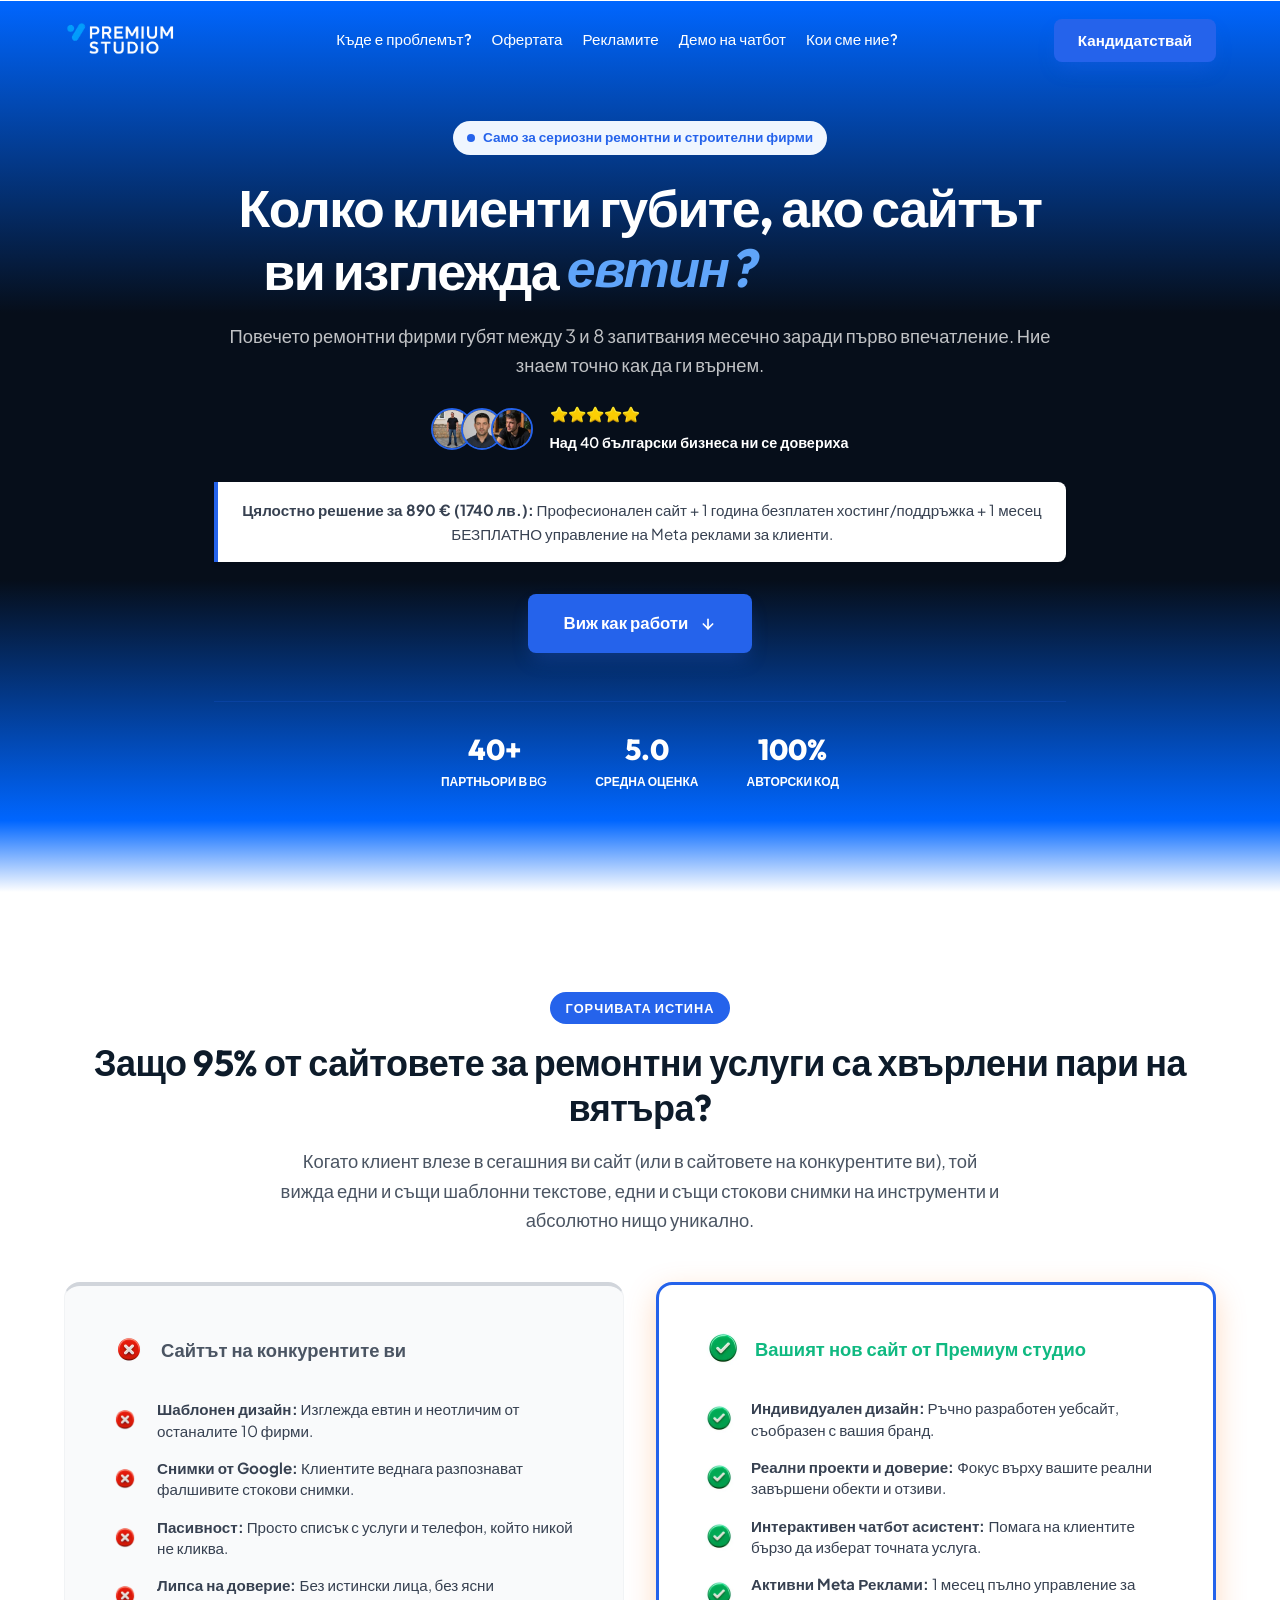
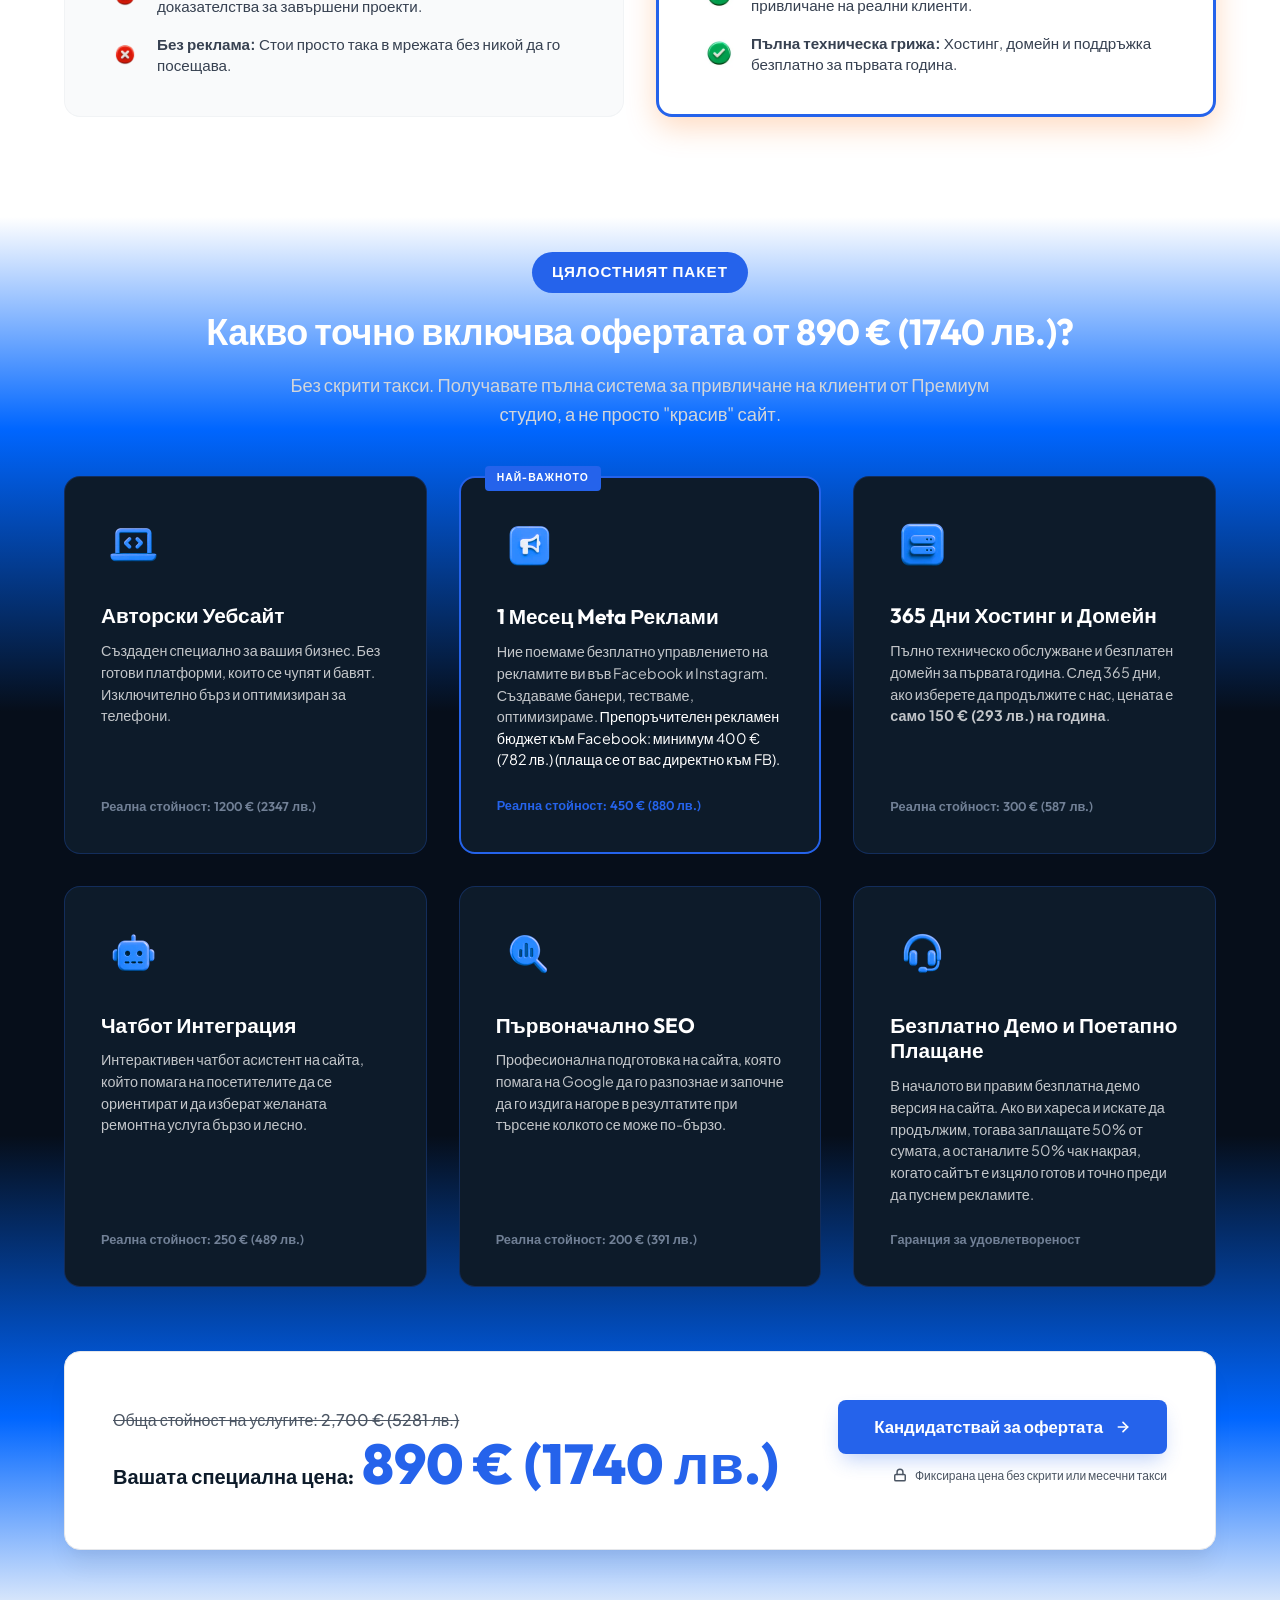
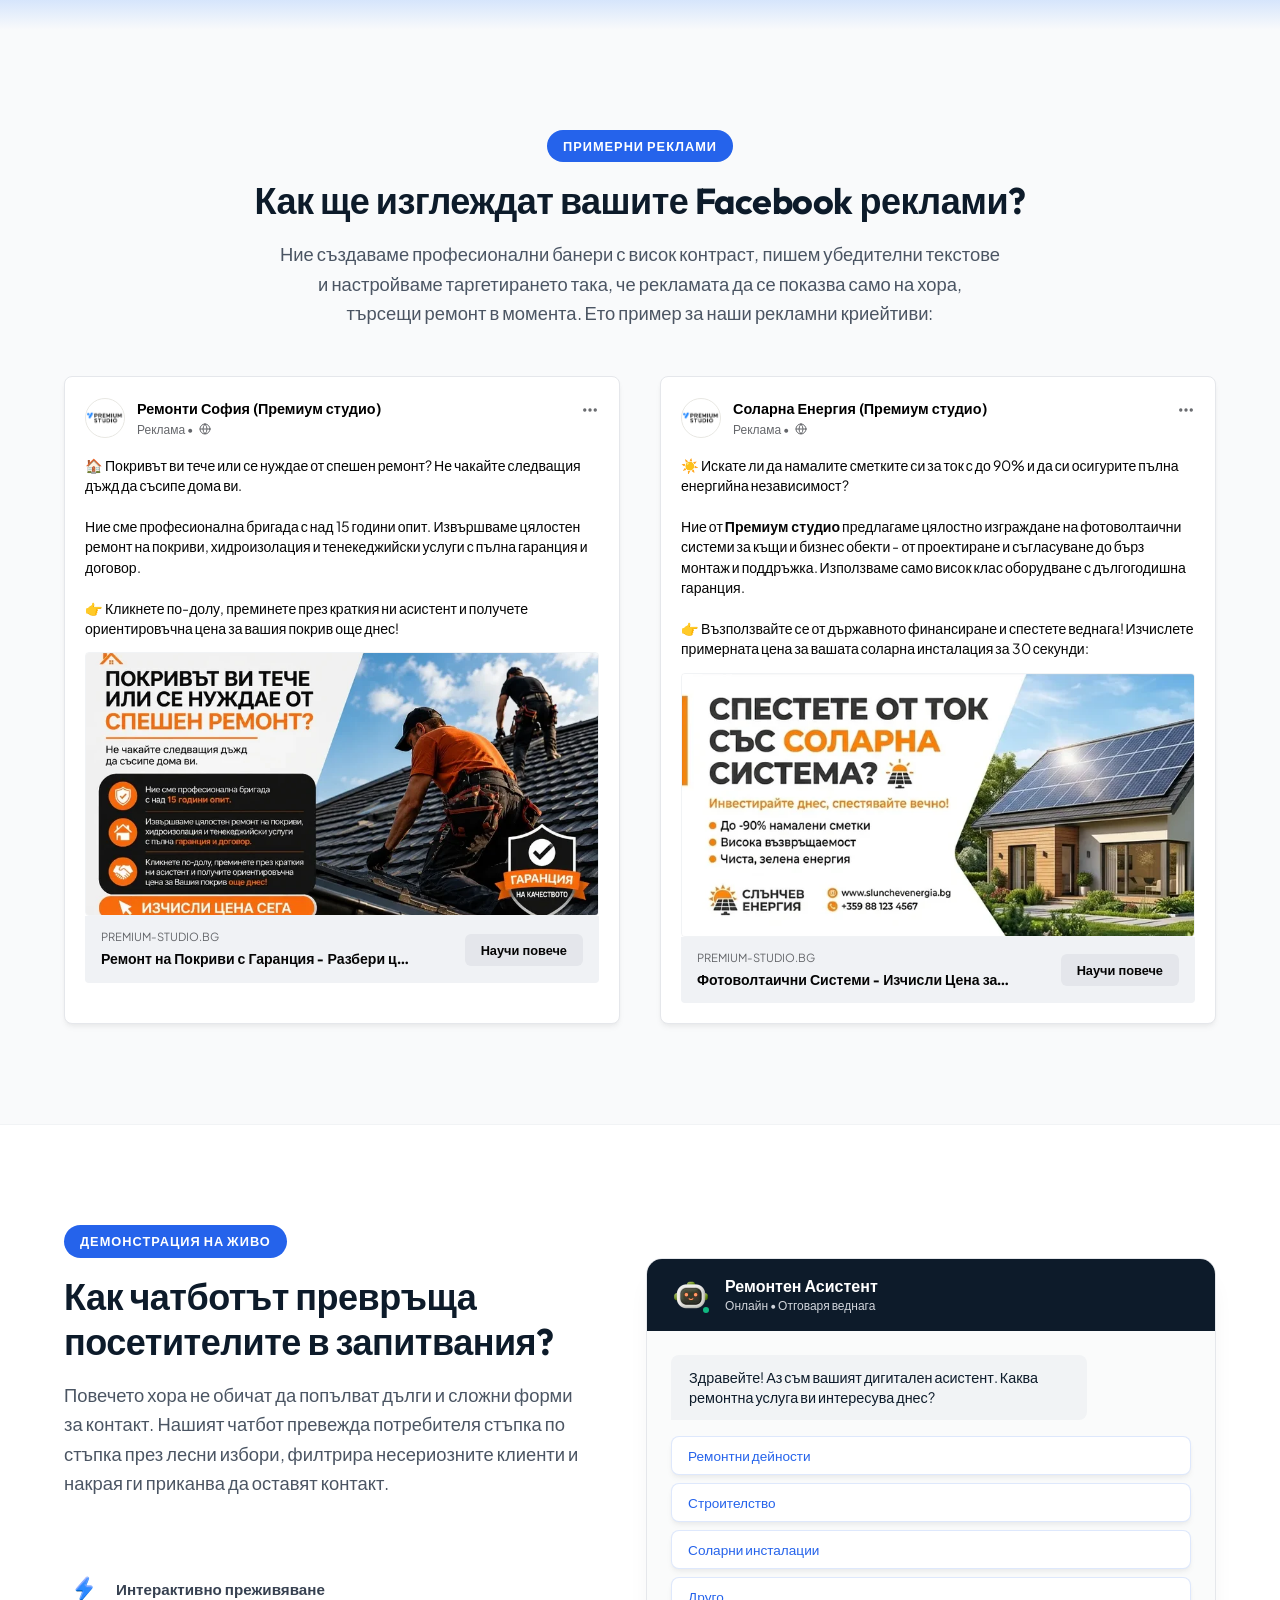
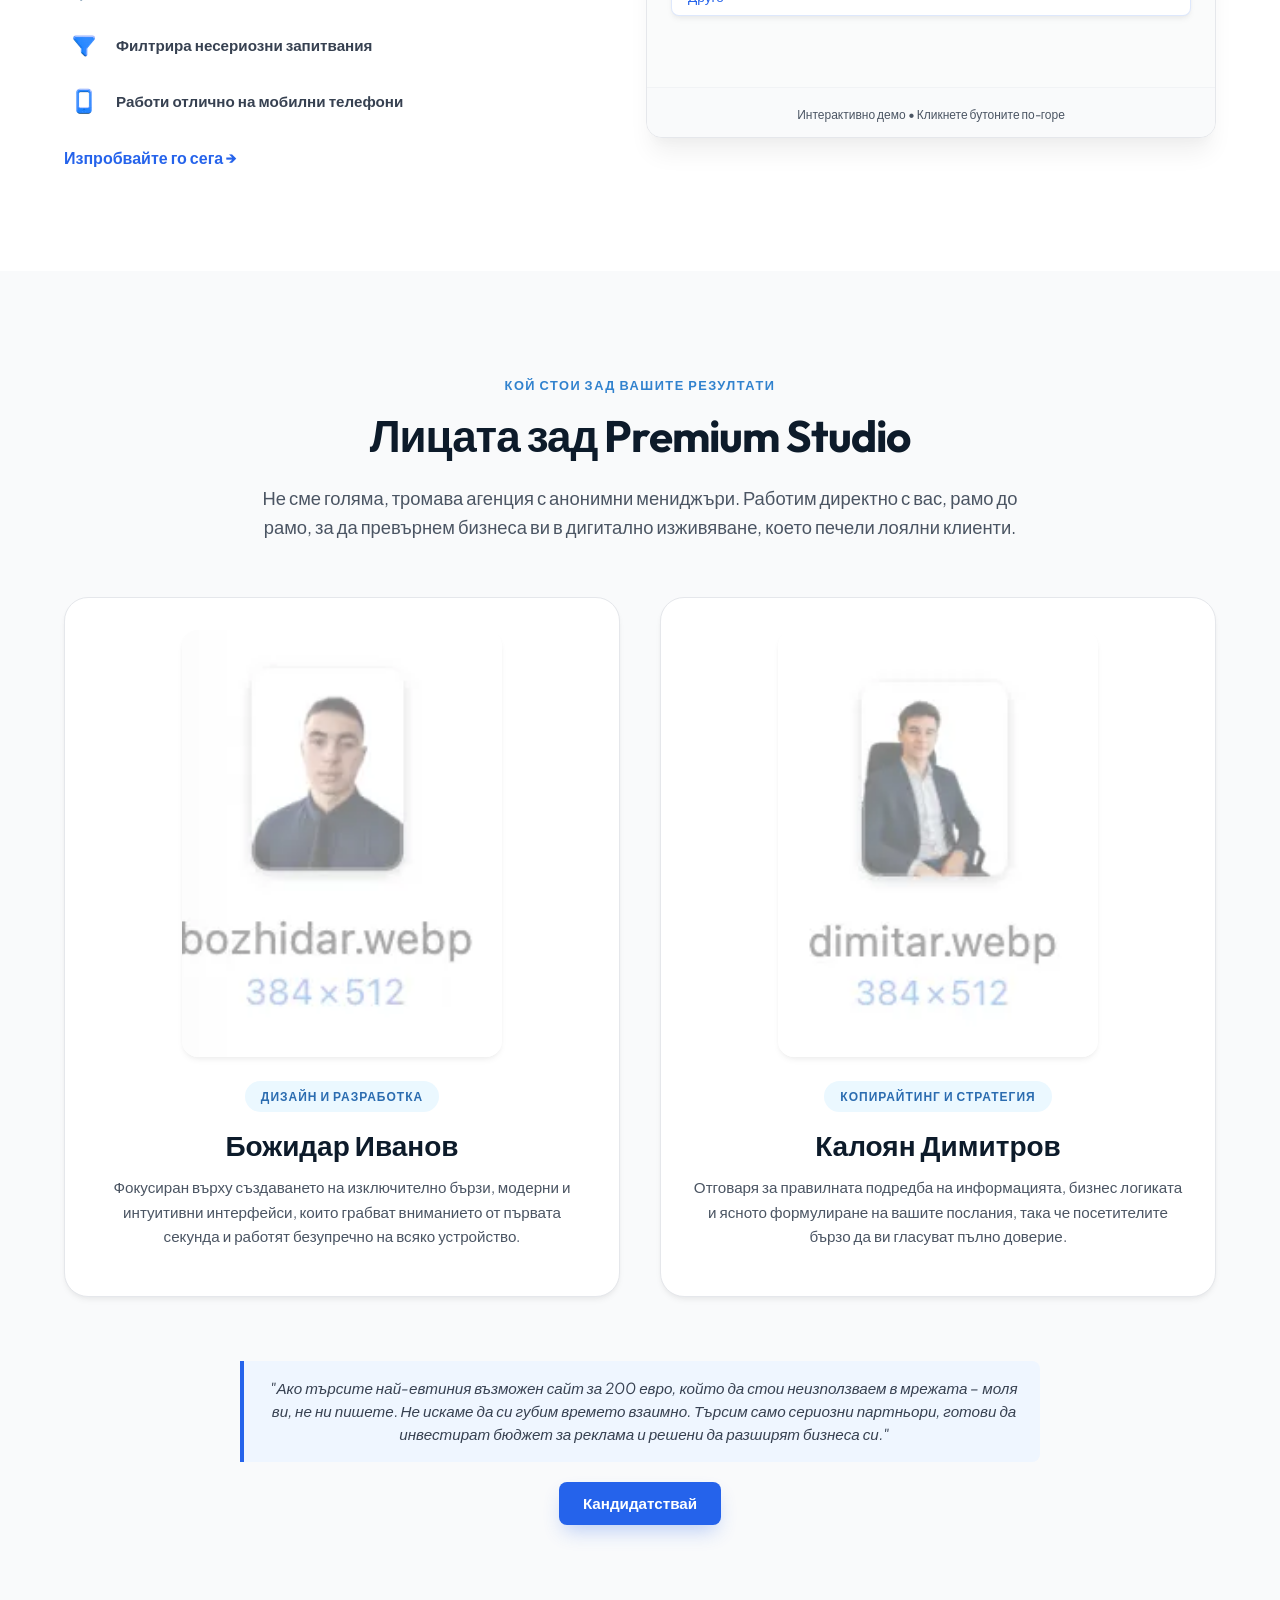
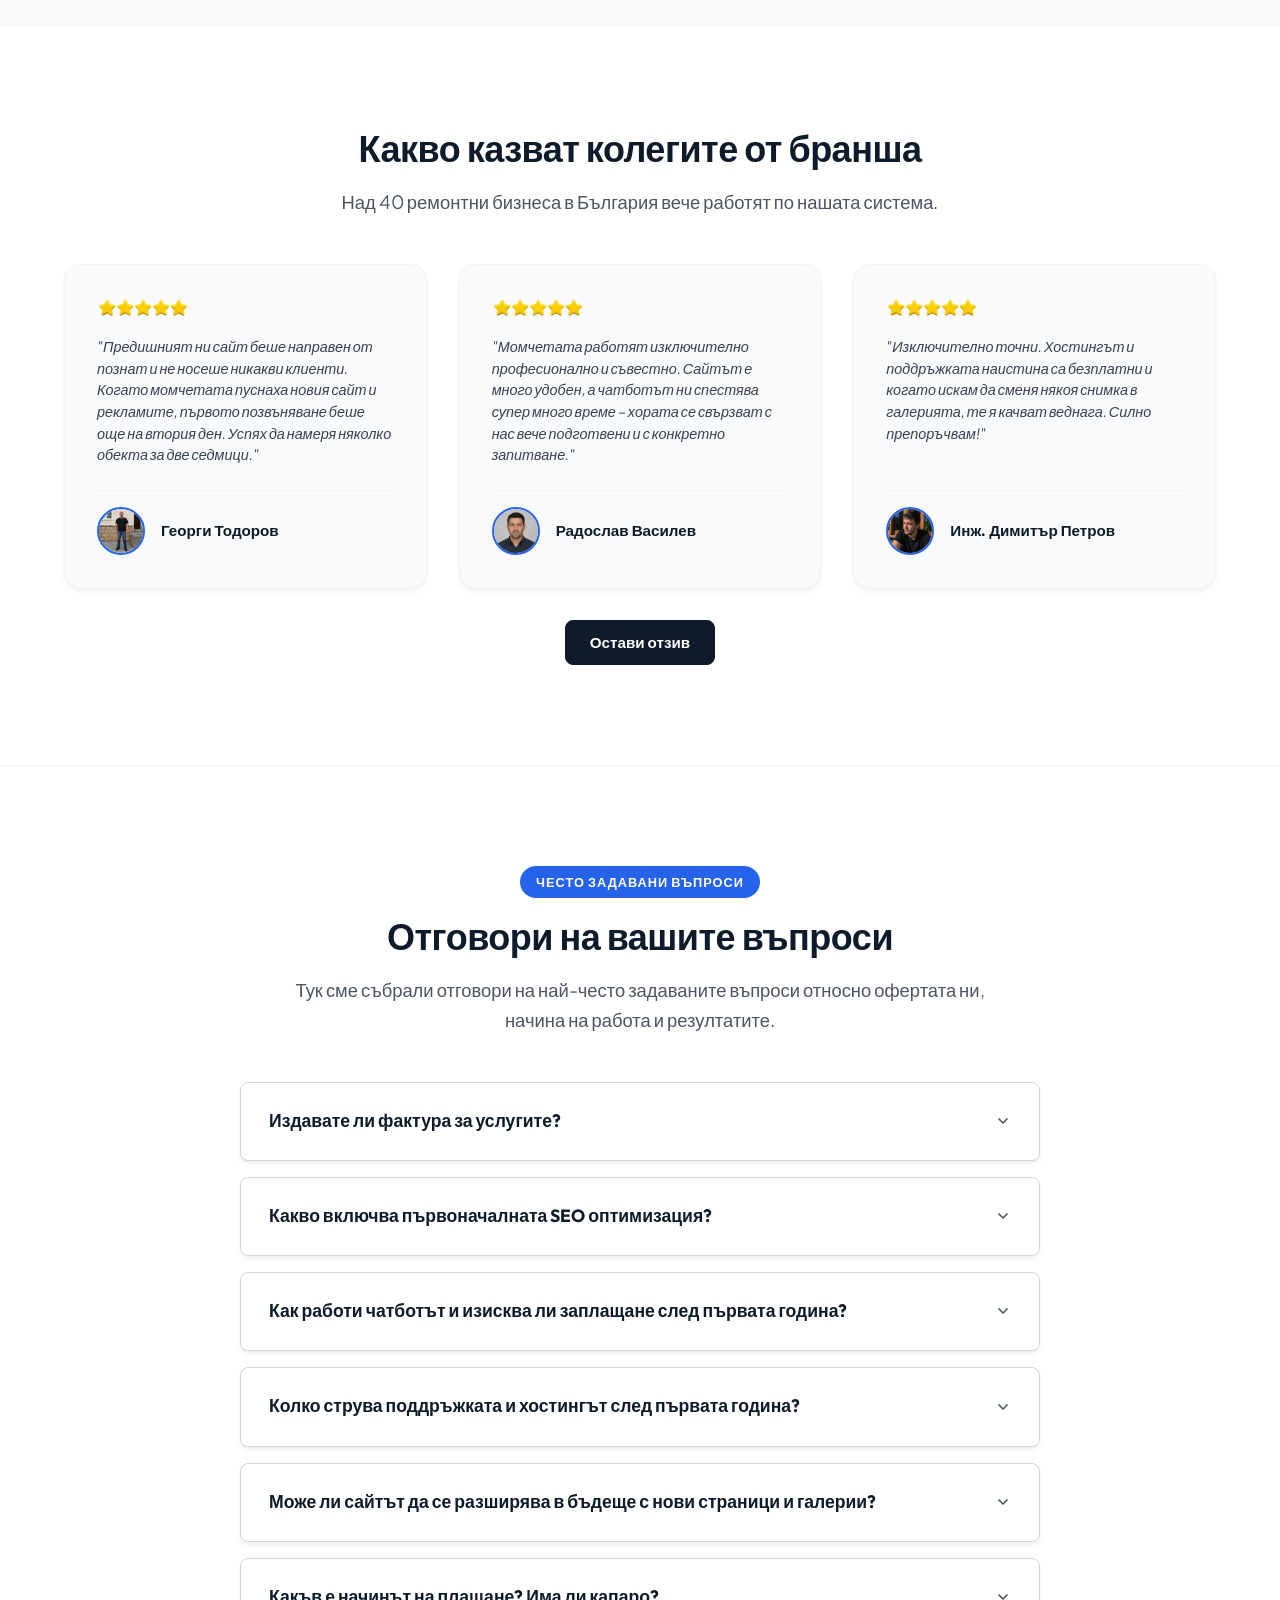
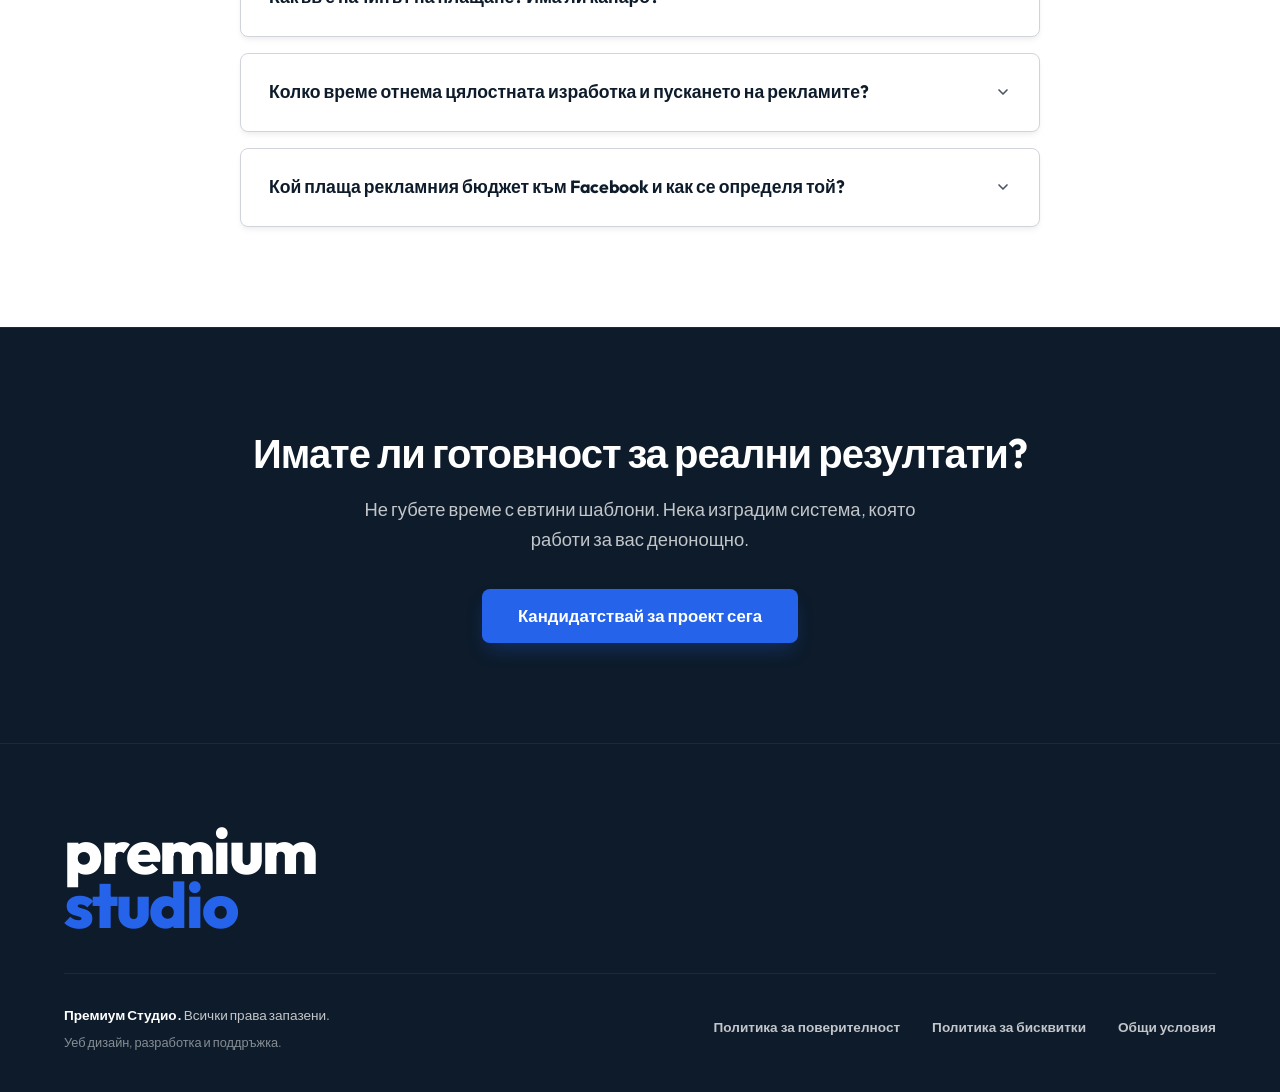
==== commit f06ee43c: "style: fix rotating word alignment and width to prevent gaps and text clipping" ====
--- a/index.html
+++ b/index.html
@@ -97,7 +97,7 @@
                     <span class="pulse-dot"></span> Само за сериозни ремонтни и строителни фирми
                 </div>
                 <h1 class="hero-title">
-                    Колко клиенти губите, ако сайтът ви изглежда <span id="rotating-word-wrapper" style="display:inline-block; min-width:320px; text-align:center; vertical-align:bottom; overflow:hidden; height:1.2em; position:relative;"><span id="rotating-word" style="display:inline-block; color:#60A5FA; font-style:italic; position:absolute; left:0; right:0; text-align:center;">шаблонен?</span></span>
+                    Колко клиенти губите, ако сайтът ви изглежда <span id="rotating-word-wrapper"><span id="rotating-word">шаблонен?</span></span>
                 </h1>
                 <p class="hero-subtitle">
                     Повечето ремонтни фирми губят между 3 и 8 запитвания месечно заради първо впечатление. Ние знаем точно как да ги върнем.
--- a/style.css
+++ b/style.css
@@ -2282,23 +2282,26 @@
 
 #rotating-word-wrapper {
   display: inline-block;
-  min-width: 320px;
-  text-align: center;
+  min-width: 450px;
+  text-align: left;
   vertical-align: bottom;
   overflow: hidden;
   height: 1.2em;
   position: relative;
 }
 
-@media (max-width: 768px) {
-  #rotating-word-wrapper {
-    min-width: 52vw;
-  }
+#rotating-word {
+  display: inline-block;
+  color: #60A5FA;
+  font-style: italic;
+  position: absolute;
+  left: 0;
+  text-align: left;
 }
 
 @media (max-width: 480px) {
   #rotating-word-wrapper {
-    min-width: 62vw;
+    min-width: 340px;
   }
 }
 
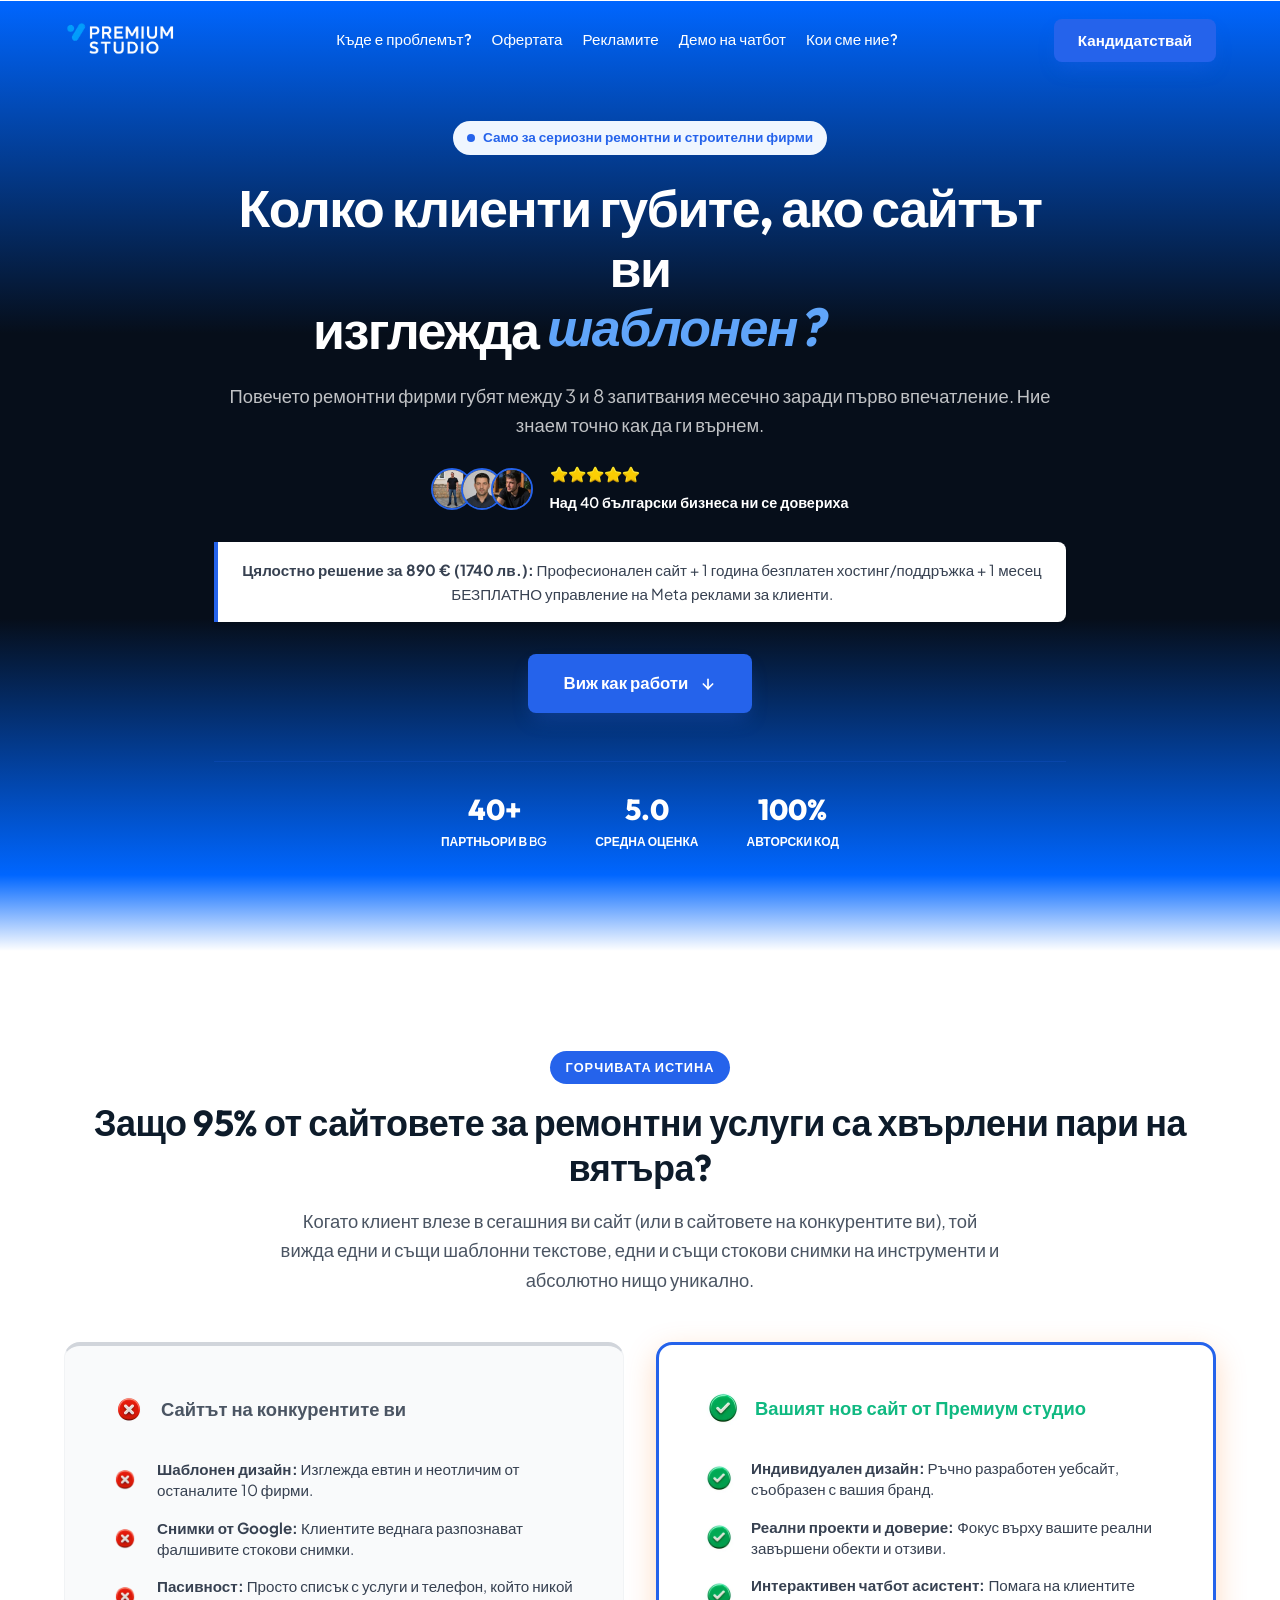
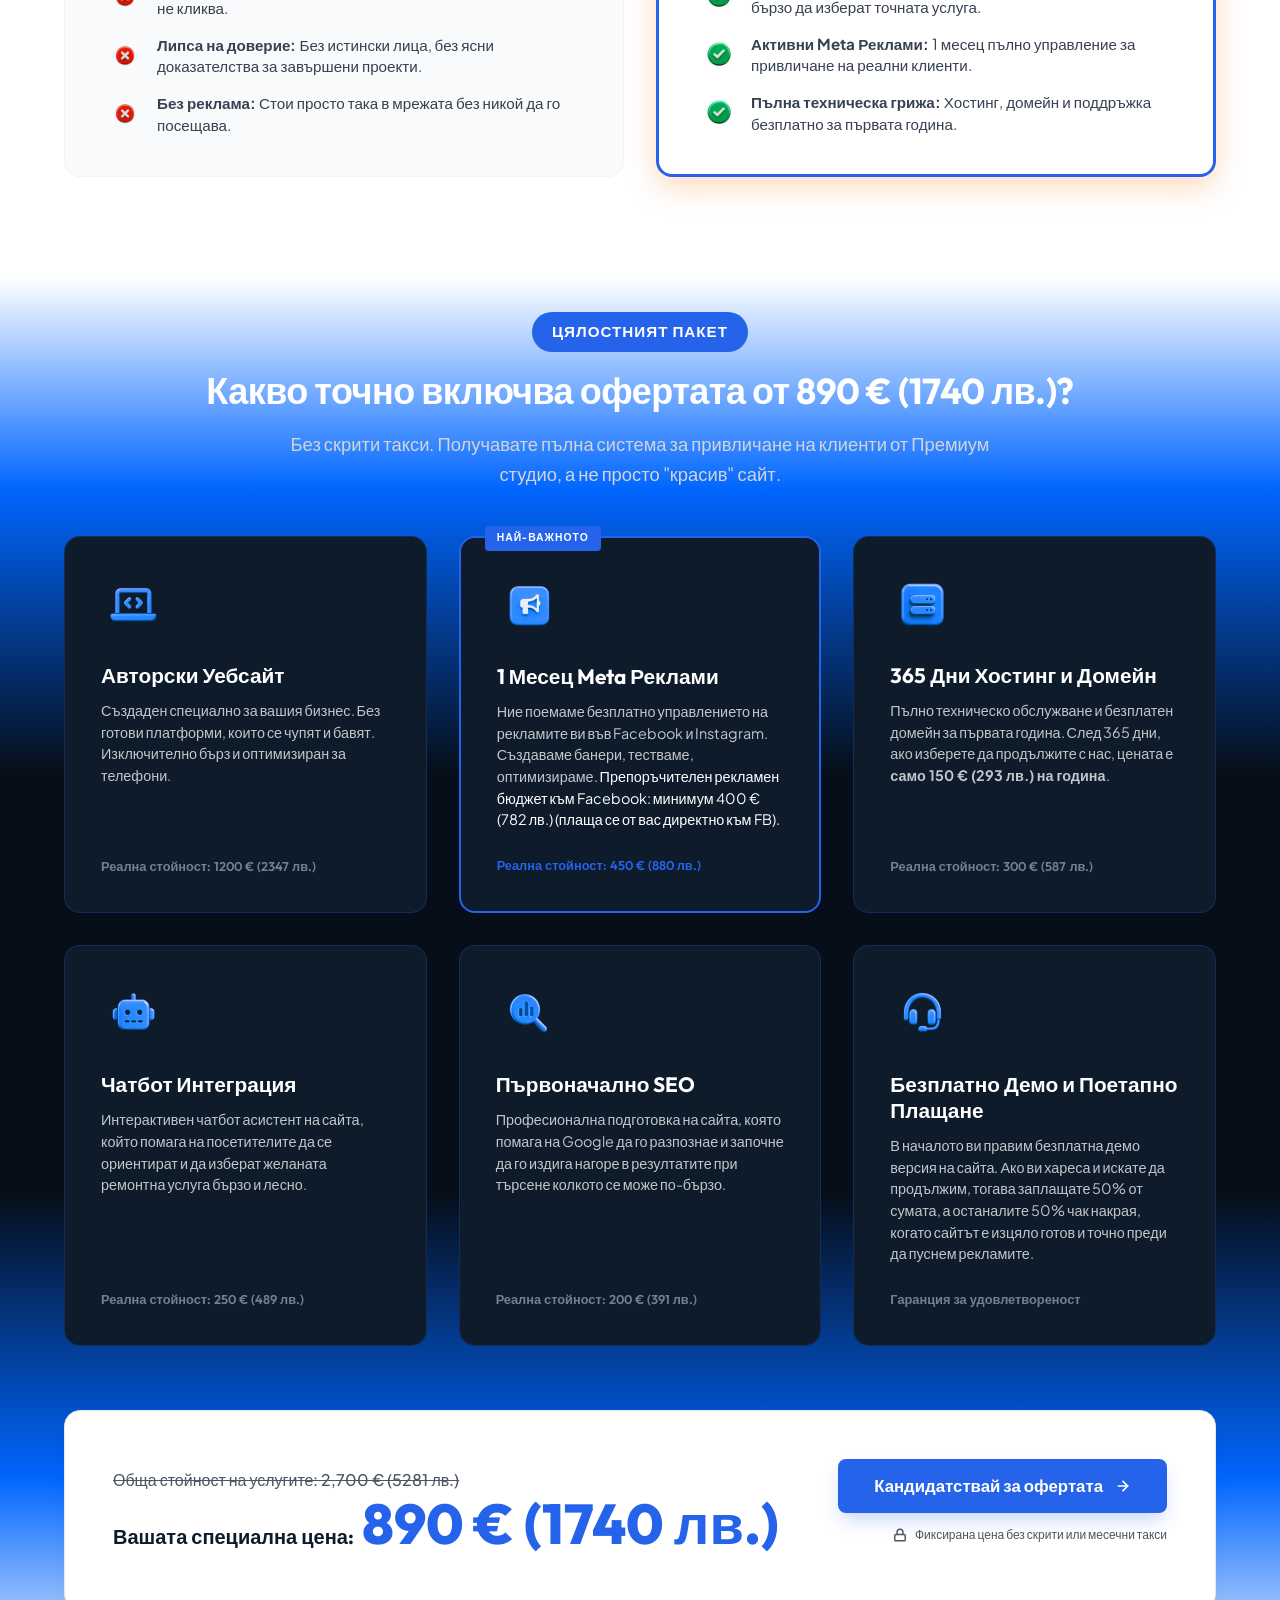
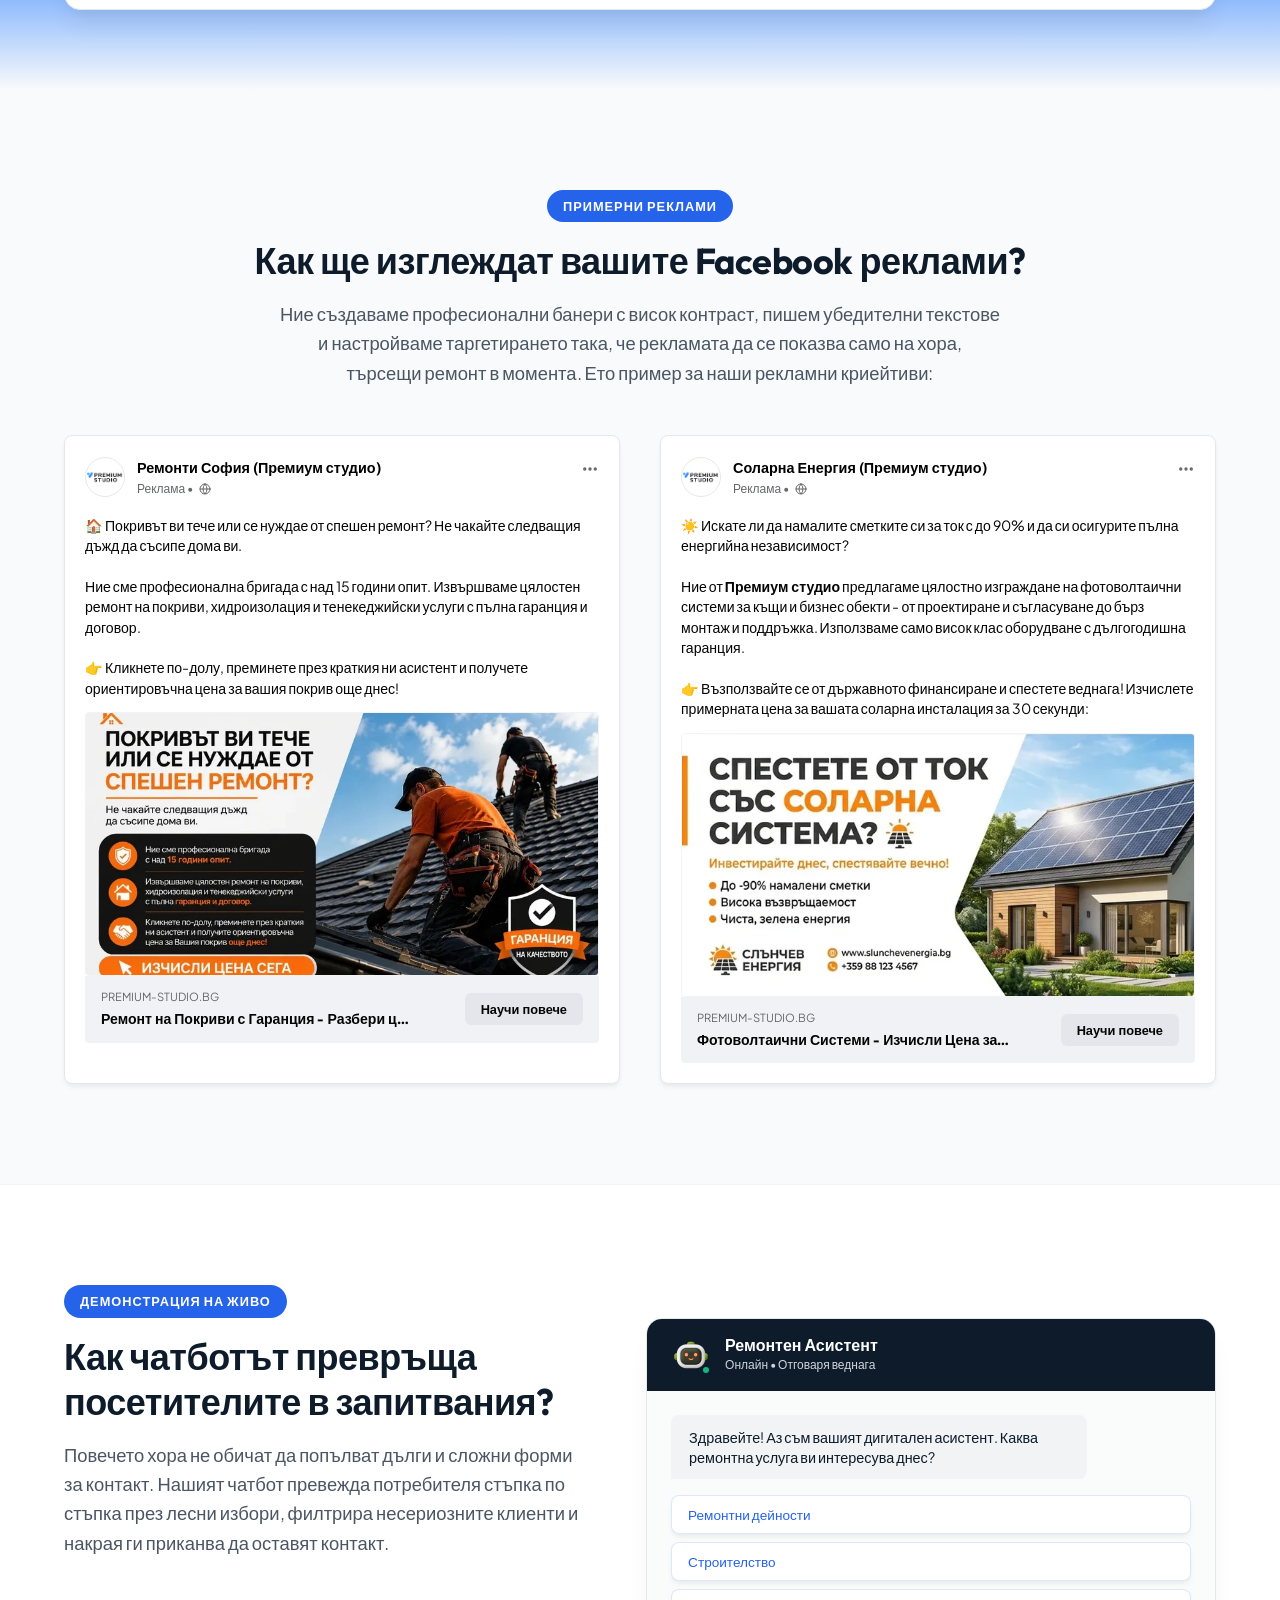
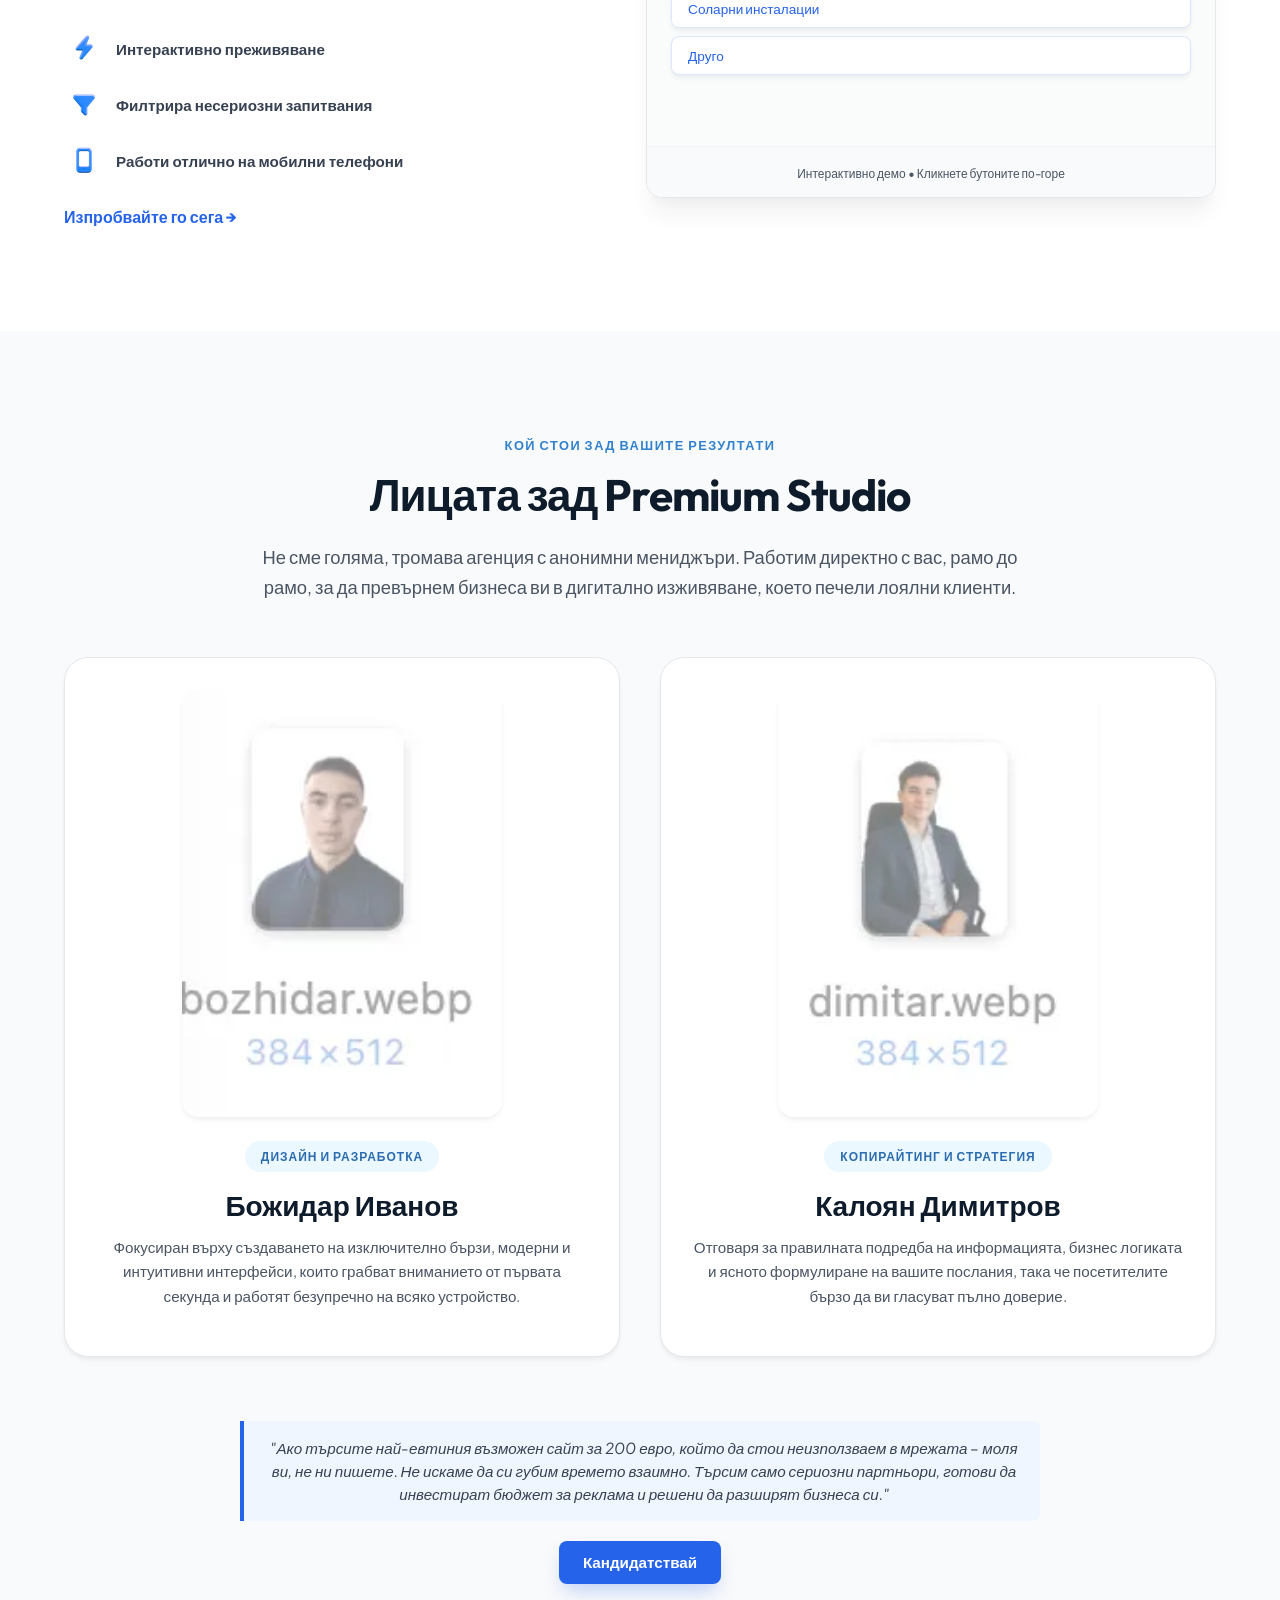
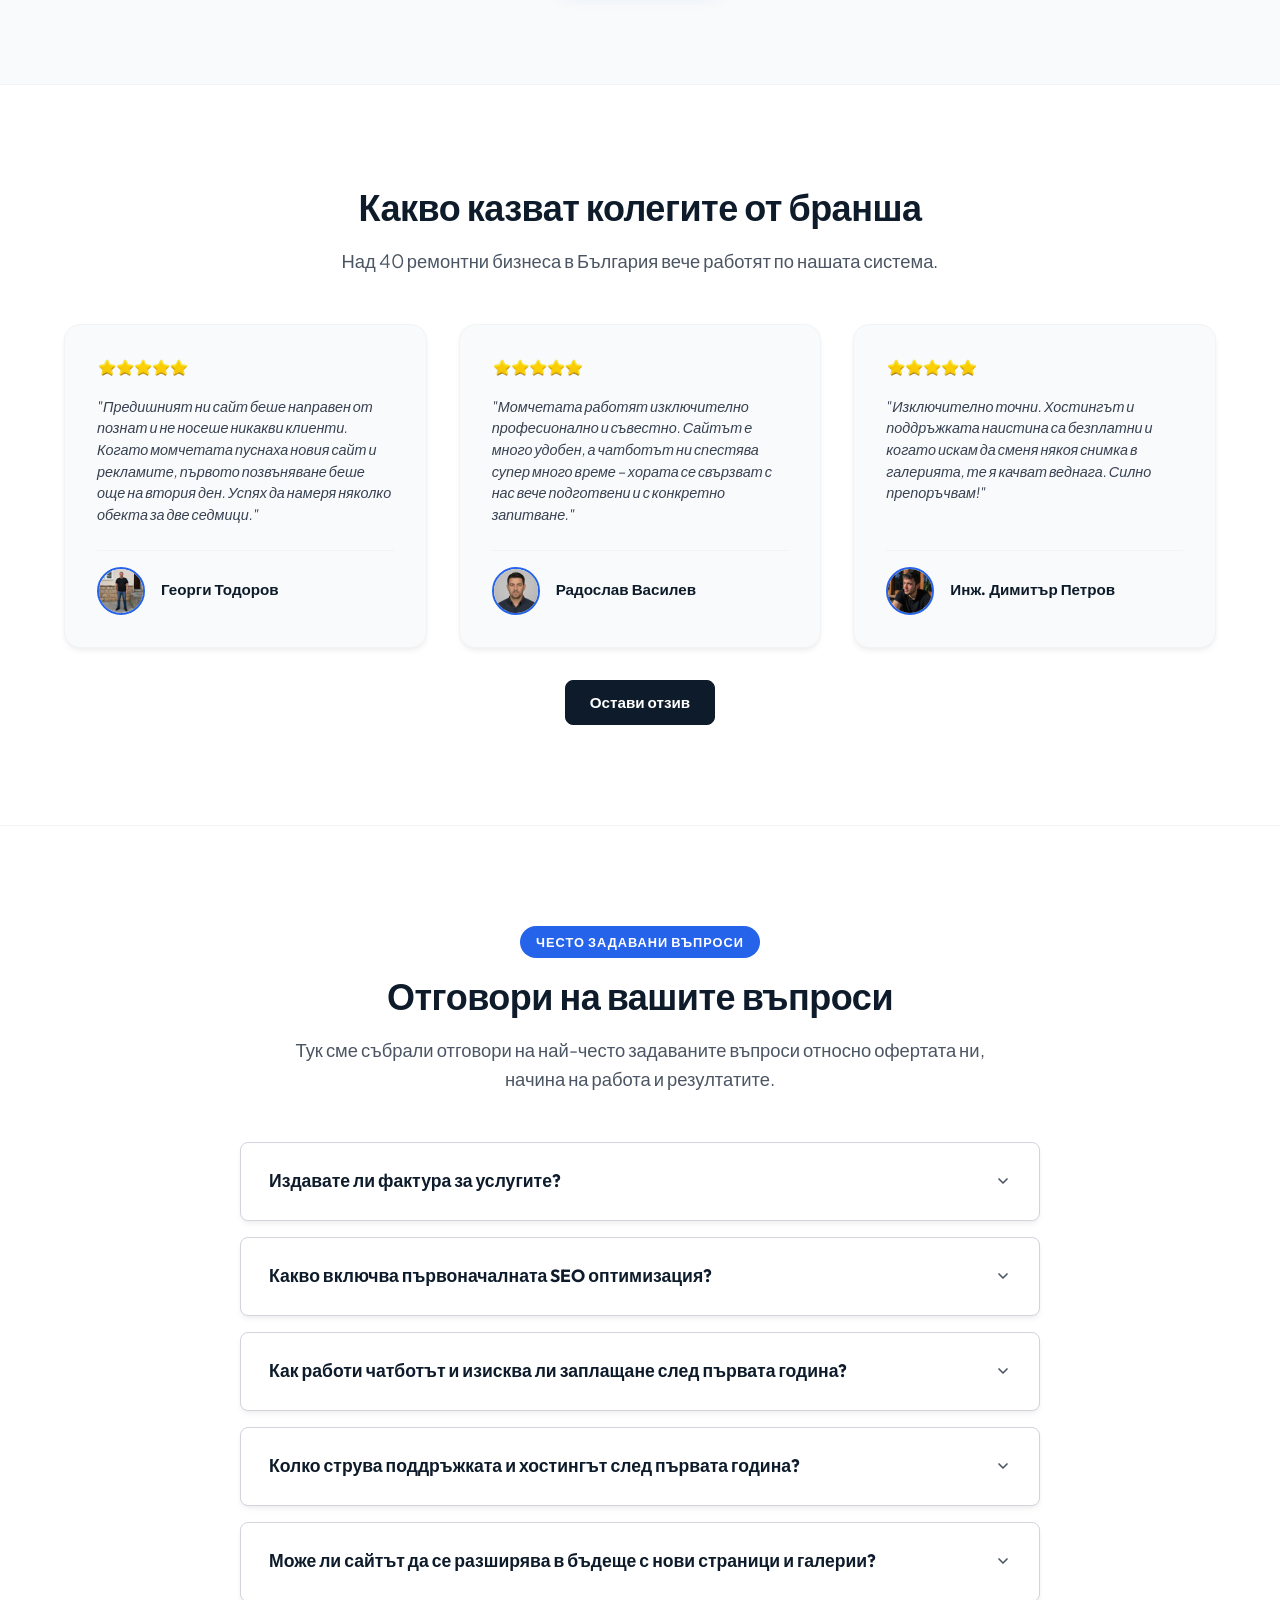
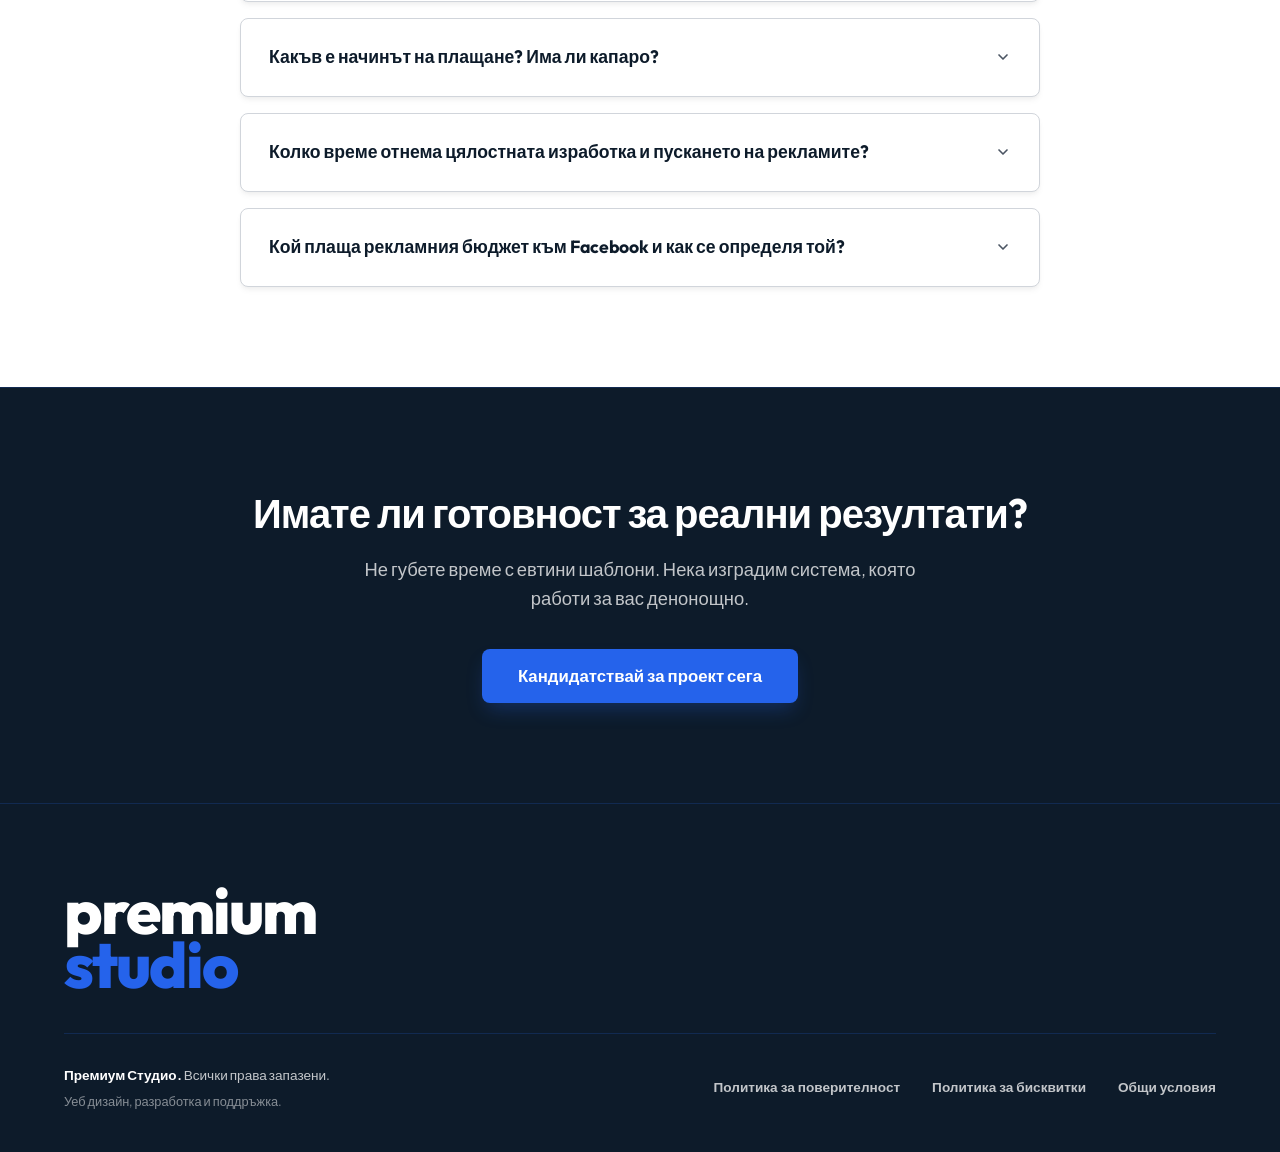
==== commit a37f0797: "style: add desktop line break for hero title and swap first two rotating words" ====
--- a/index.html
+++ b/index.html
@@ -97,7 +97,7 @@
                     <span class="pulse-dot"></span> Само за сериозни ремонтни и строителни фирми
                 </div>
                 <h1 class="hero-title">
-                    Колко клиенти губите, ако сайтът ви изглежда <span id="rotating-word-wrapper"><span id="rotating-word">шаблонен?</span></span>
+                    Колко клиенти губите, ако сайтът ви<br class="desktop-only">изглежда <span id="rotating-word-wrapper"><span id="rotating-word">евтин?</span></span>
                 </h1>
                 <p class="hero-subtitle">
                     Повечето ремонтни фирми губят между 3 и 8 запитвания месечно заради първо впечатление. Ние знаем точно как да ги върнем.
--- a/style.css
+++ b/style.css
@@ -2282,7 +2282,7 @@
 
 #rotating-word-wrapper {
   display: inline-block;
-  min-width: 450px;
+  min-width: 420px;
   text-align: left;
   vertical-align: bottom;
   overflow: hidden;
@@ -2299,6 +2299,16 @@
   text-align: left;
 }
 
+.desktop-only {
+  display: inline;
+}
+
+@media (max-width: 768px) {
+  .desktop-only {
+    display: none;
+  }
+}
+
 @media (max-width: 480px) {
   #rotating-word-wrapper {
     min-width: 340px;
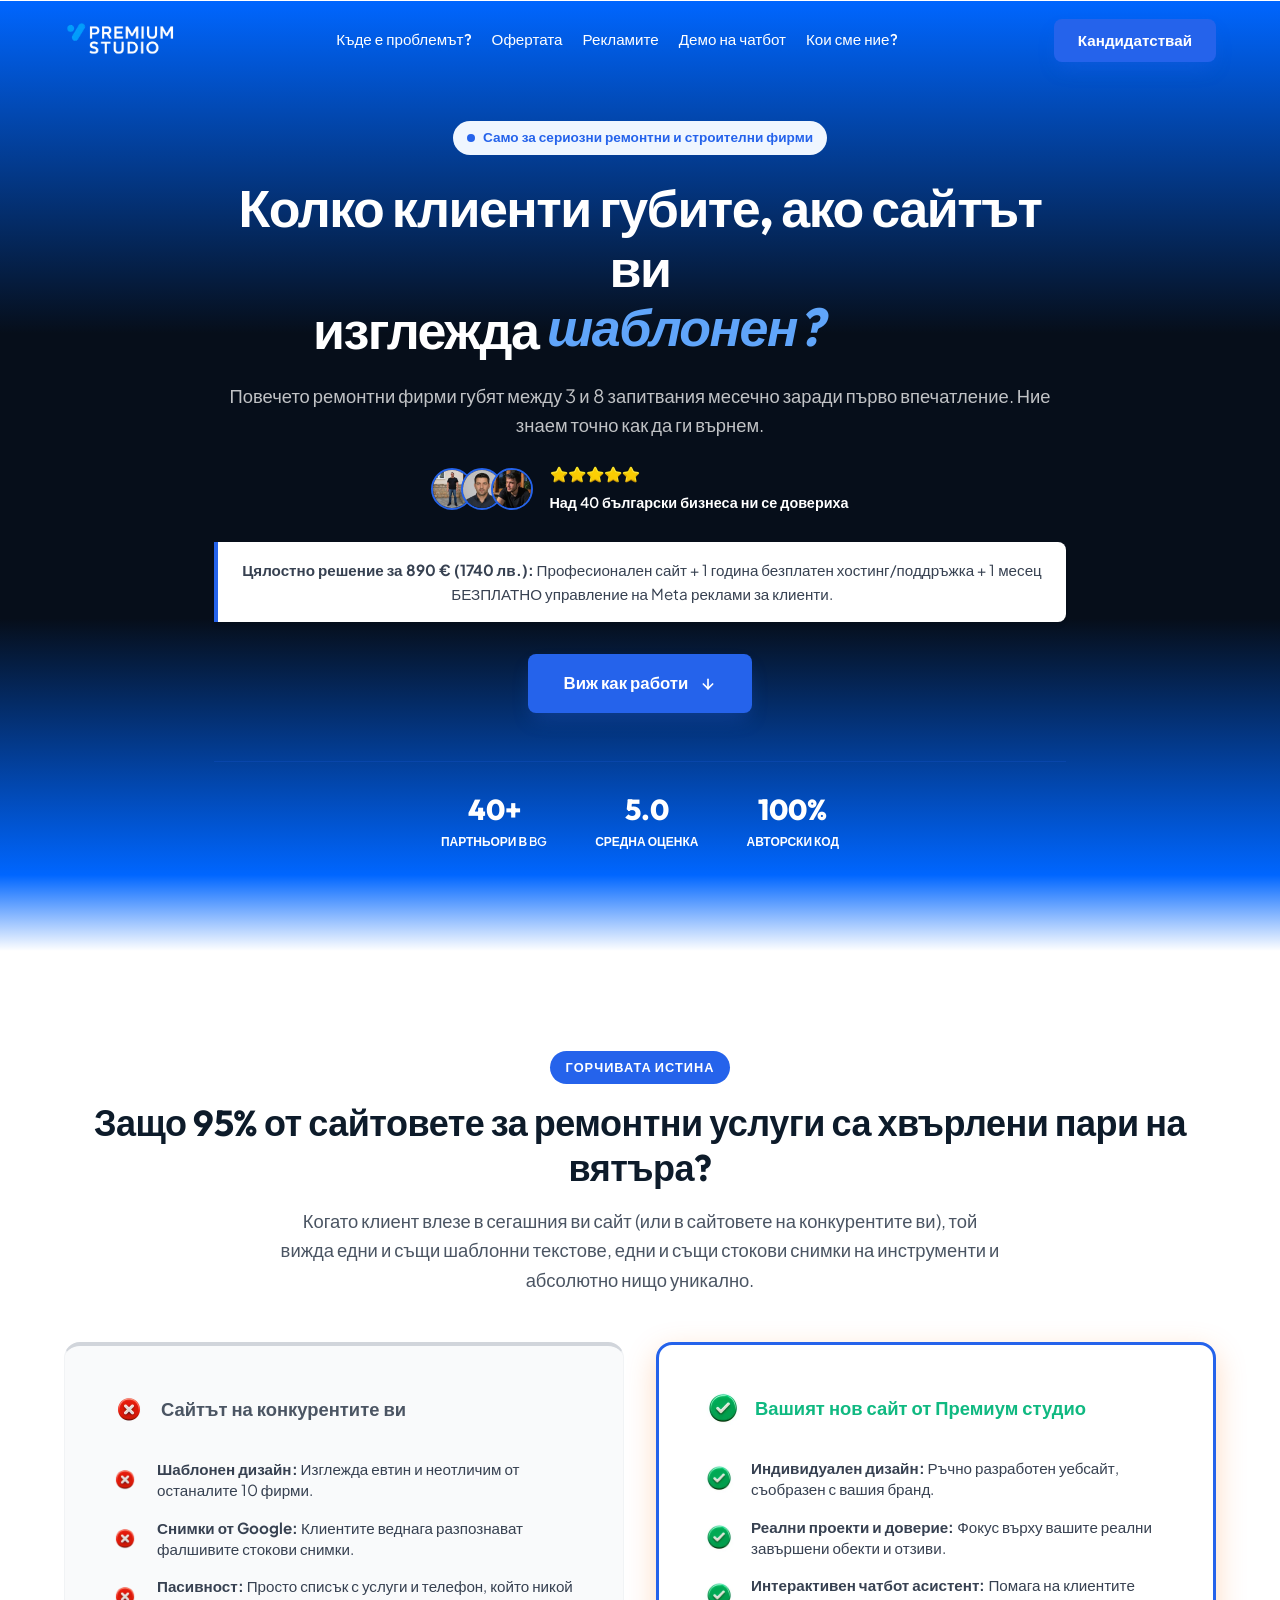
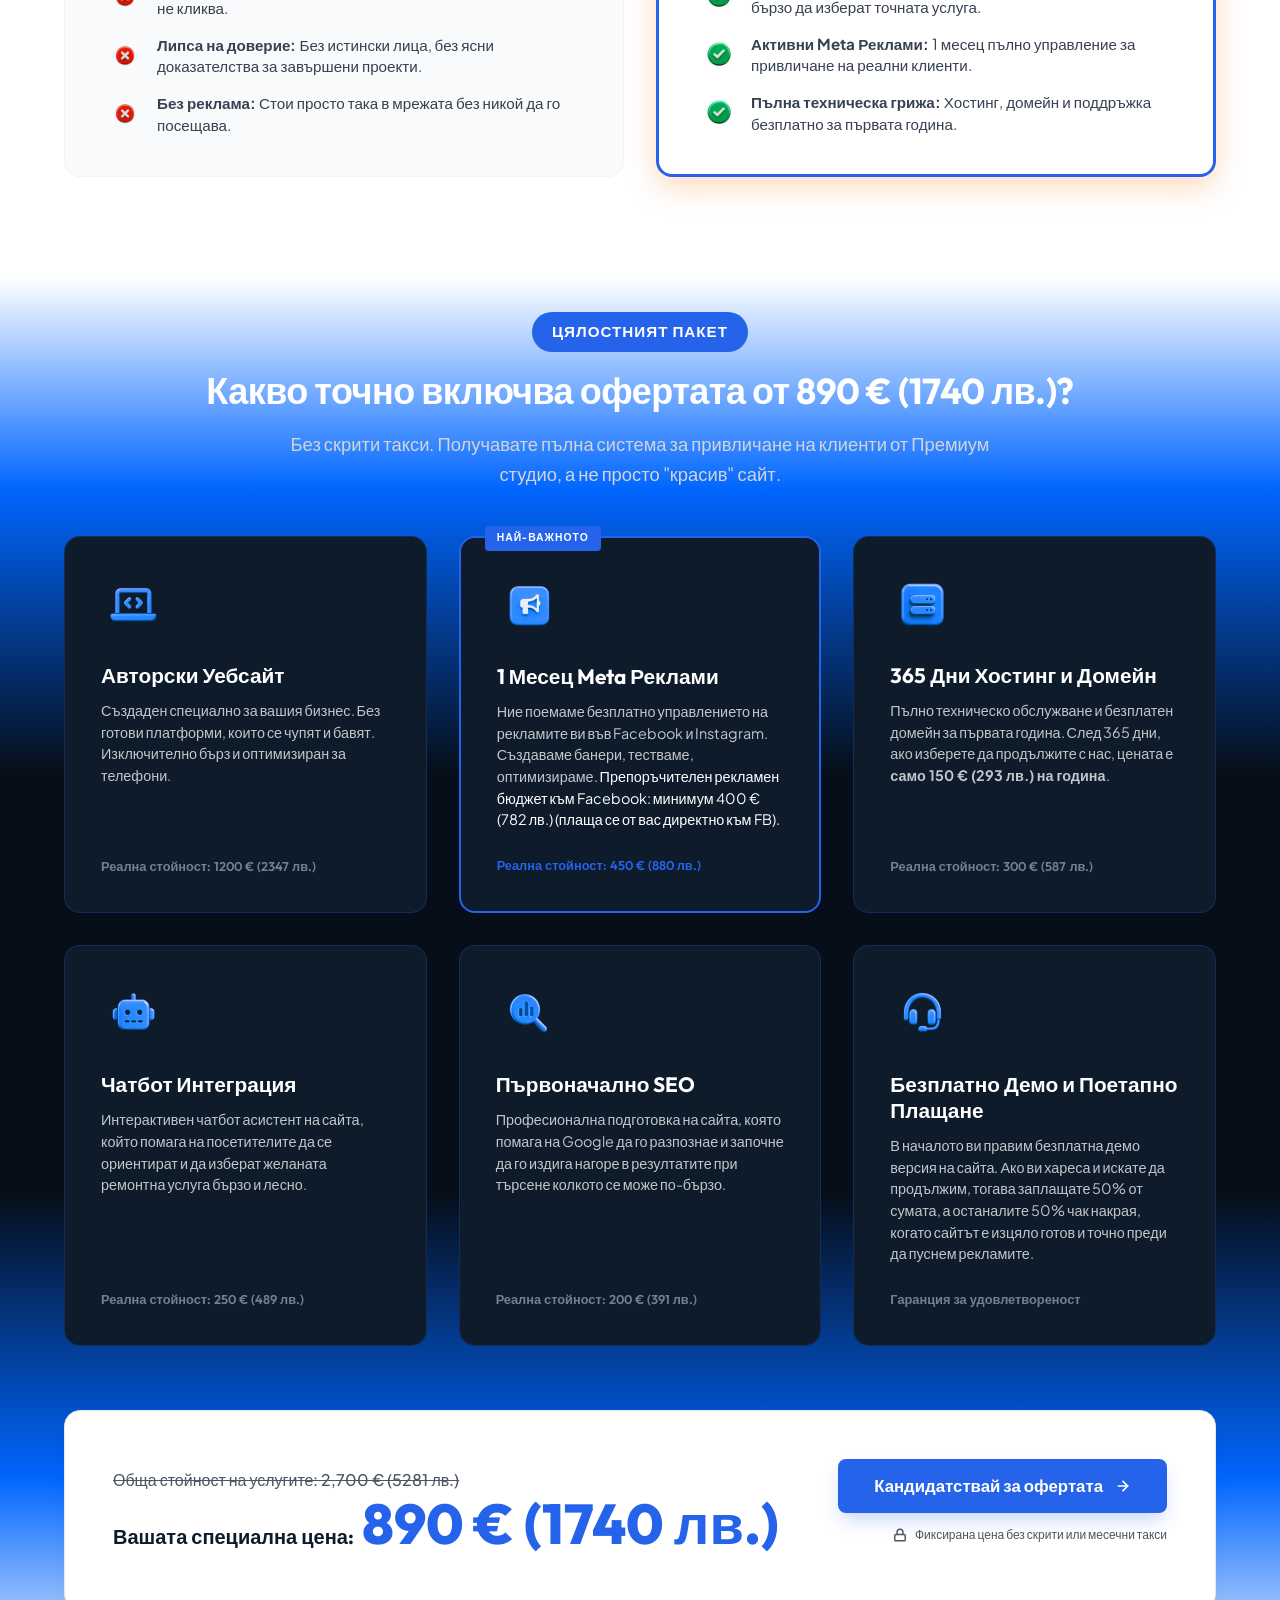
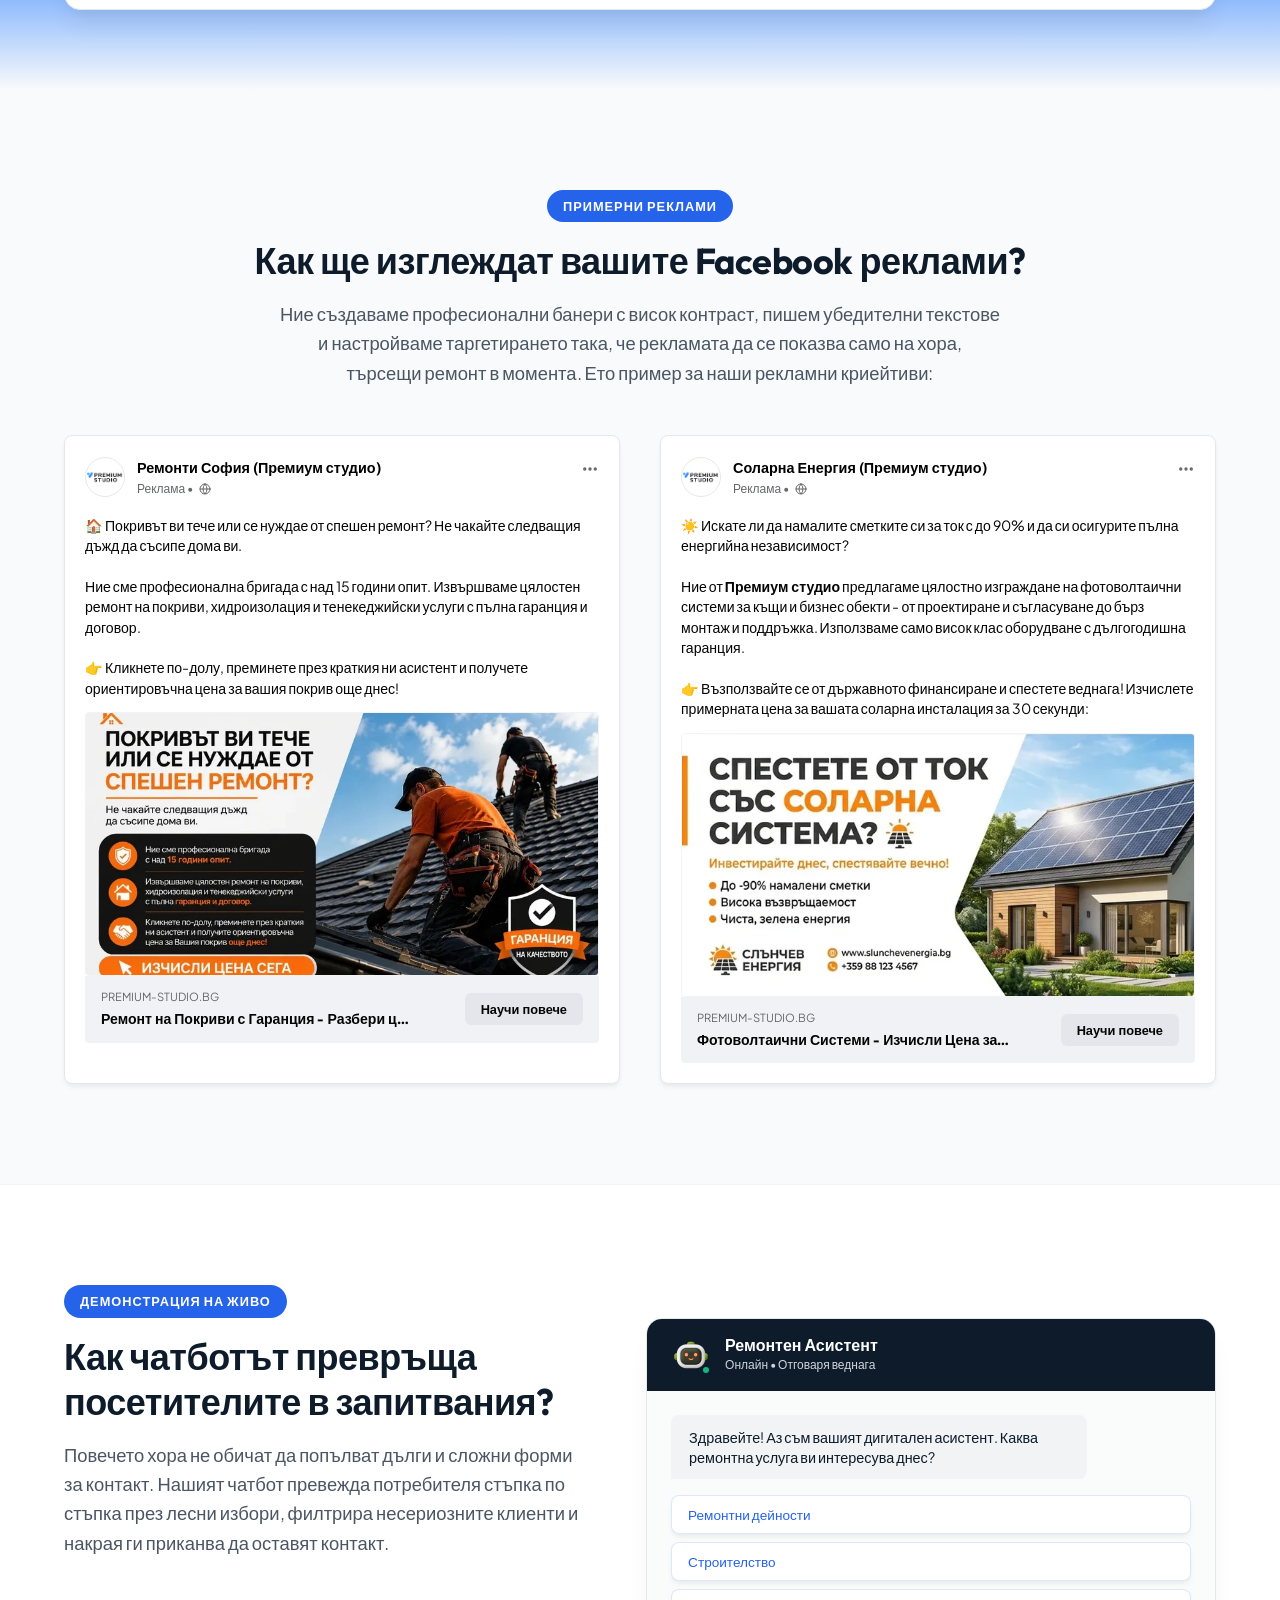
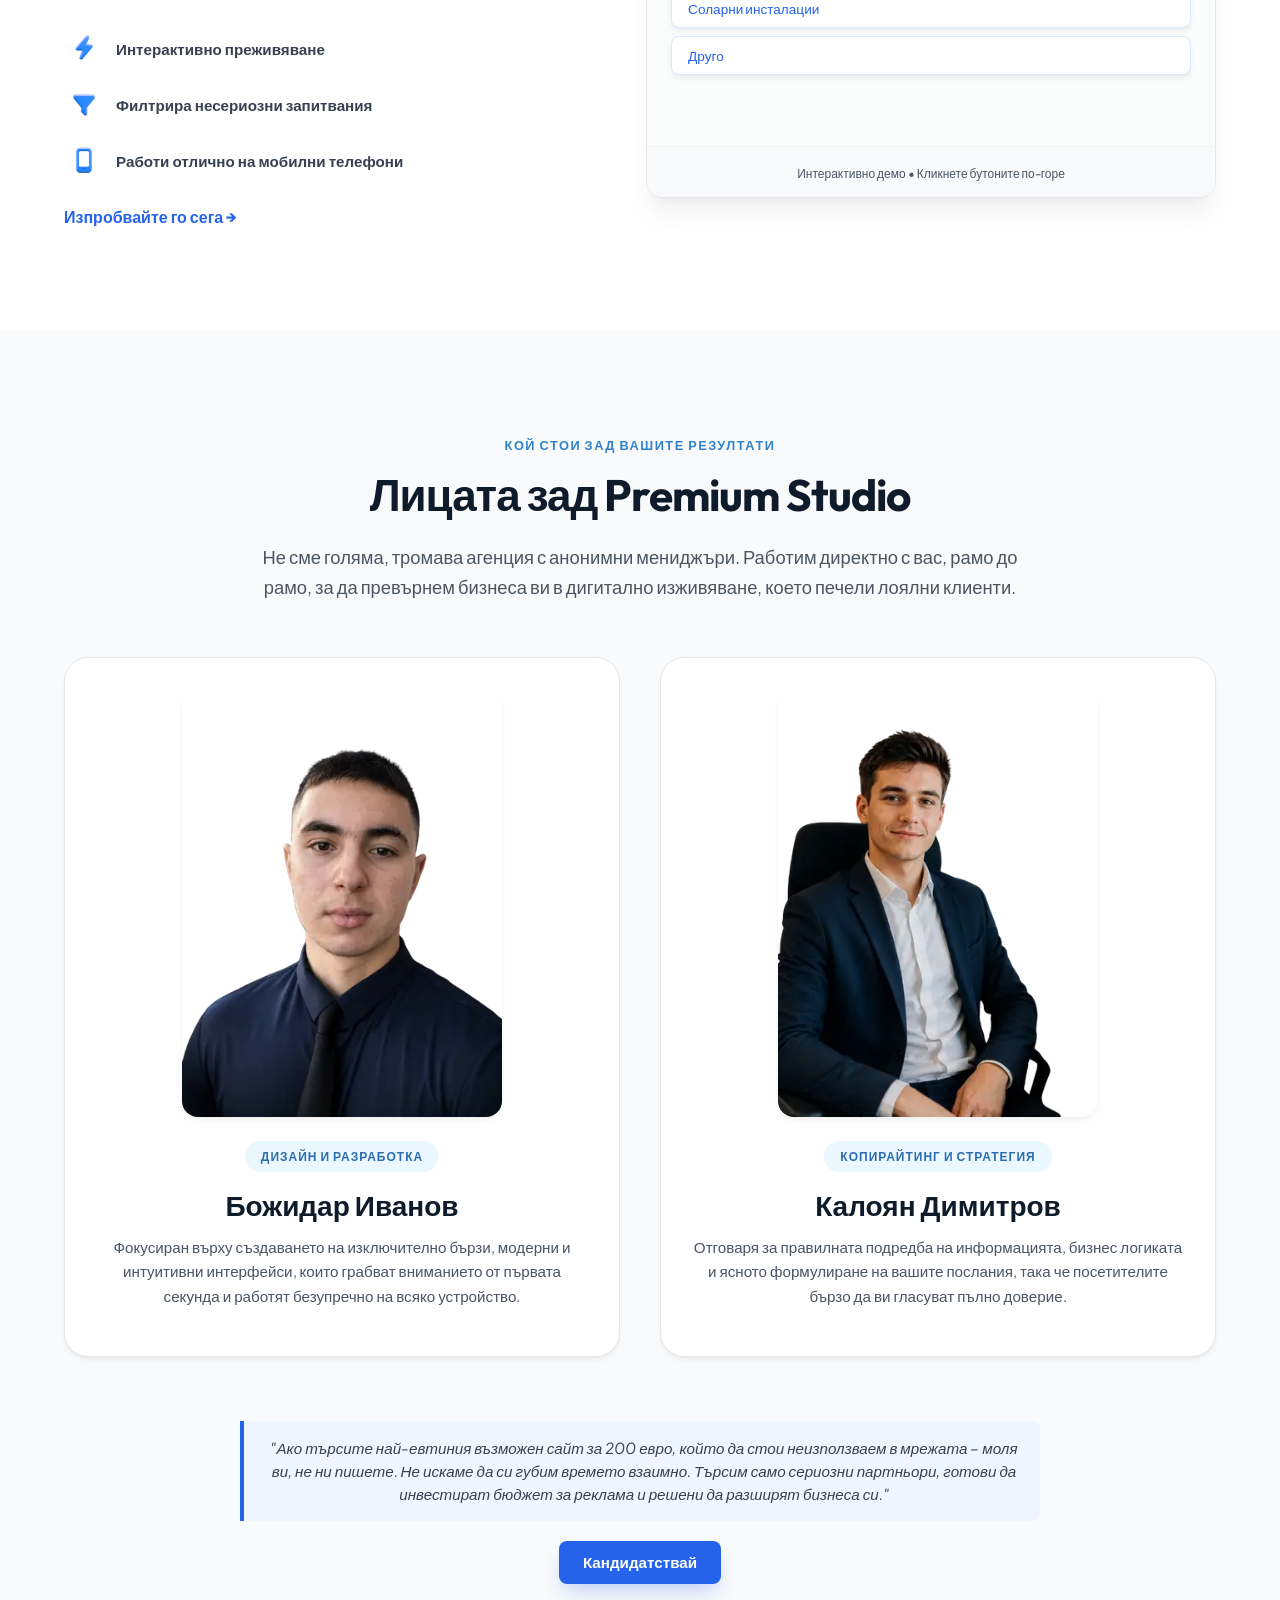
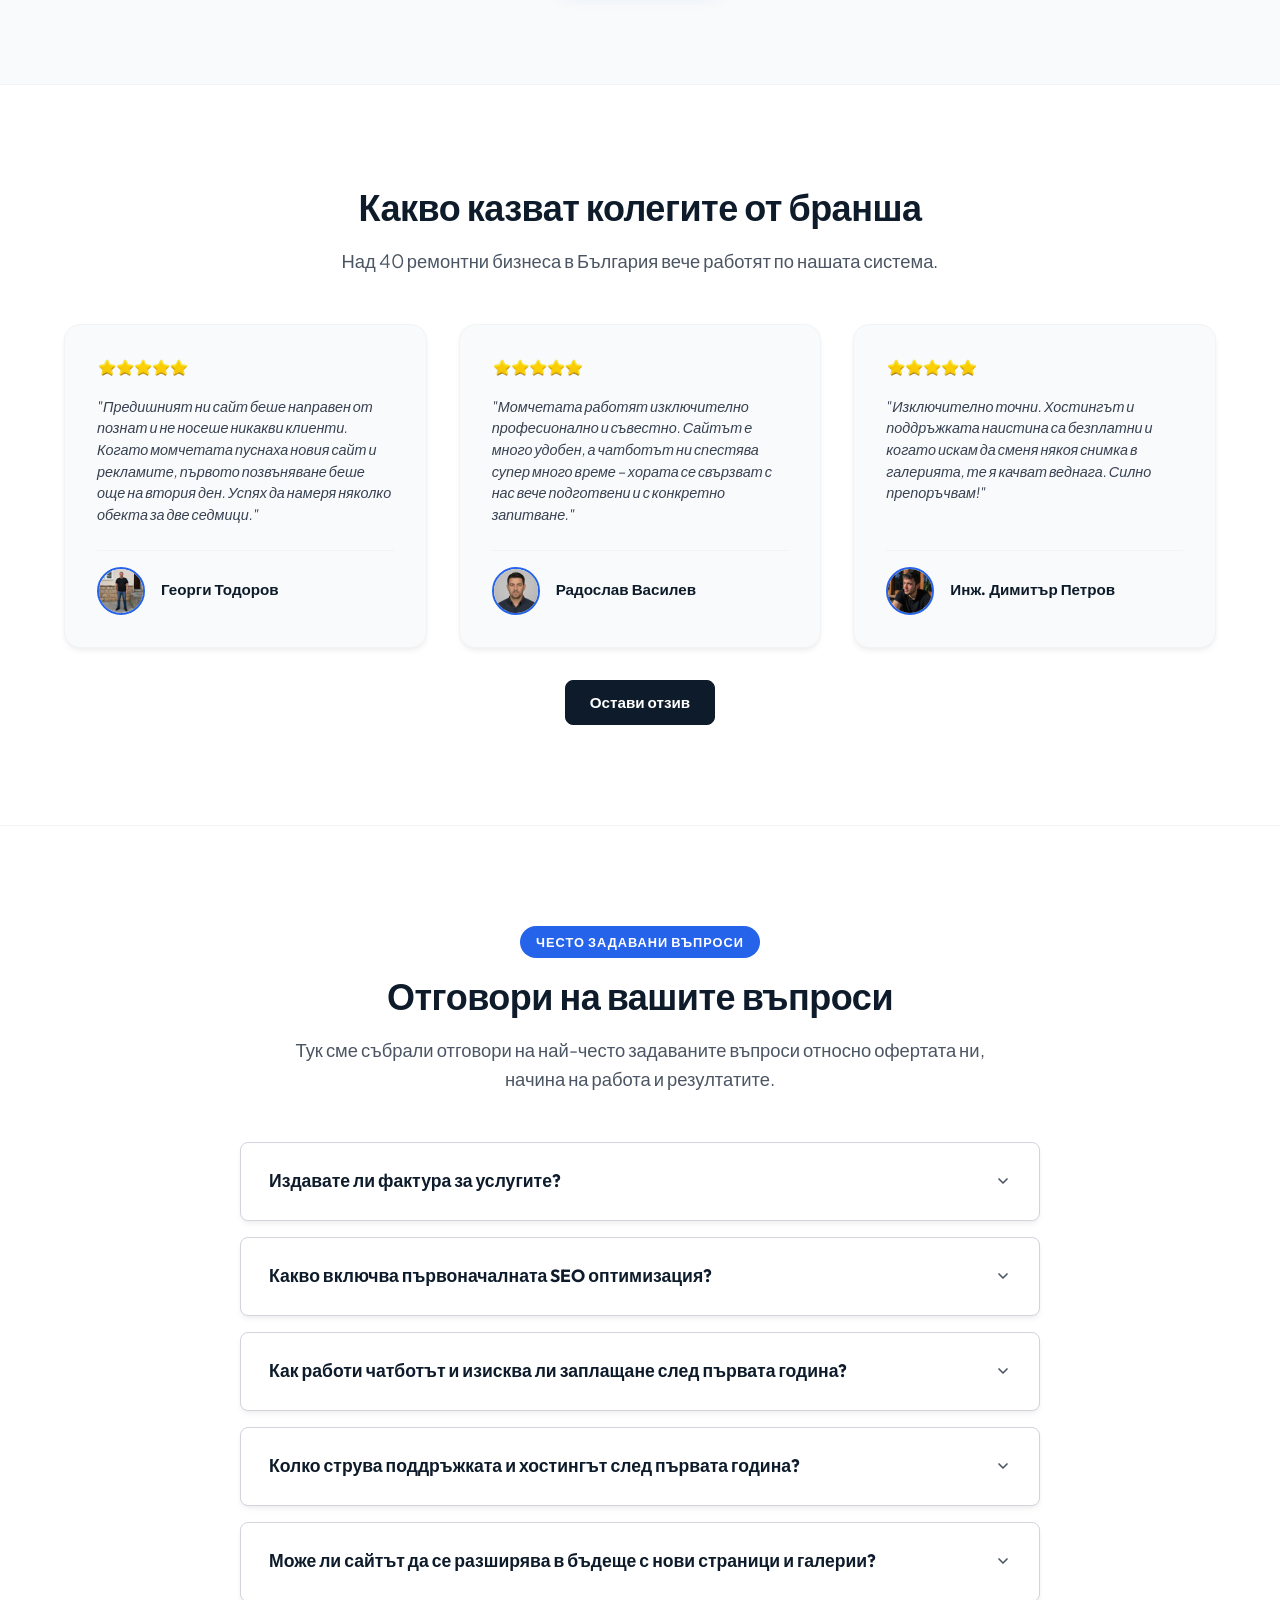
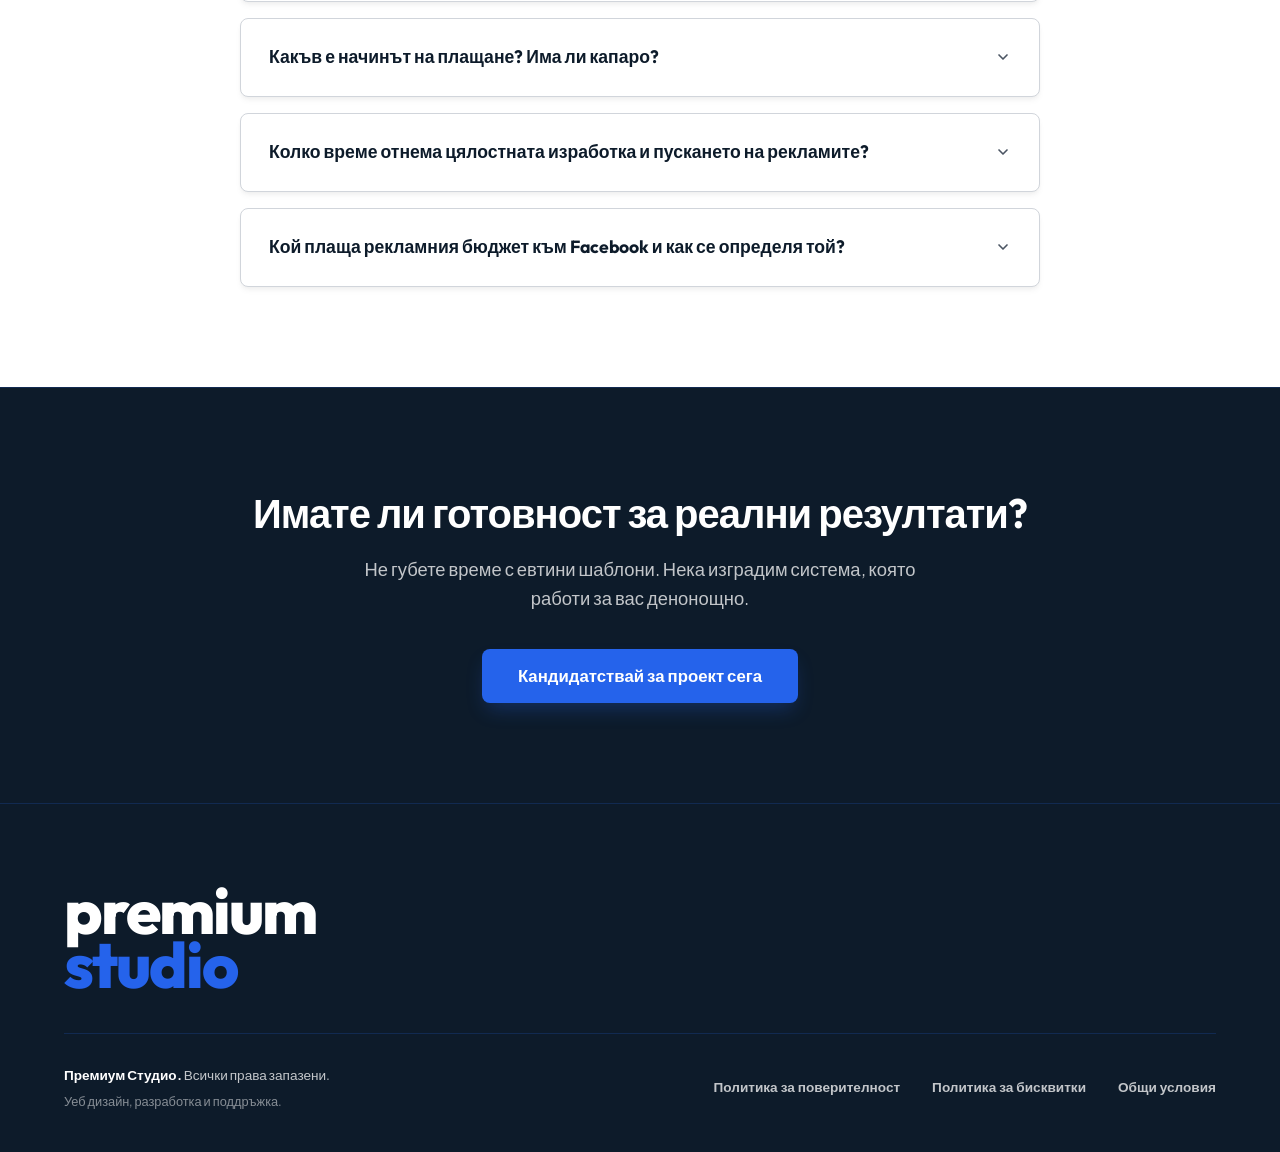
==== commit 6d963173: "perf: preload comparison icons, load small visuals eagerly, and update team profile photos" ====
--- a/index.html
+++ b/index.html
@@ -10,6 +10,10 @@
     <link rel="preconnect" href="https://fonts.gstatic.com" crossorigin>
     <link rel="stylesheet" href="https://fonts.googleapis.com/css2?family=Outfit:wght@300;400;500;600;700;800&family=Plus+Jakarta+Sans:wght@400;500;600;700;800&display=swap" media="print" onload="this.media='all'">
     <noscript><link rel="stylesheet" href="https://fonts.googleapis.com/css2?family=Outfit:wght@300;400;500;600;700;800&family=Plus+Jakarta+Sans:wght@400;500;600;700;800&display=swap"></noscript>
+
+    <!-- Preload Critical 3D Icons to prevent pop-in delay -->
+    <link rel="preload" href="assets/checkmark_green_3d.webp" as="image" type="image/webp">
+    <link rel="preload" href="assets/crossmark_red_3d.webp" as="image" type="image/webp">
 
     <!-- Main Stylesheet -->
     <link rel="stylesheet" href="style.css">
@@ -39,8 +43,8 @@
     }
     triggerEvents.forEach(e => window.addEventListener(e, triggerLoad, { passive: true }));
     
-    // Fallback to load after 2.5 seconds if no user interaction occurs
-    setTimeout(loadPixel, 2500);
+    // Fallback to load after 9 seconds if no user interaction occurs (prevents blocking during critical page audits)
+    setTimeout(loadPixel, 9000);
     </script>
     <noscript><img loading="lazy" height="1" width="1" style="display:none"
     src="https://www.facebook.com/tr?id=923372703416193&ev=PageView&noscript=1"
@@ -97,7 +101,7 @@
                     <span class="pulse-dot"></span> Само за сериозни ремонтни и строителни фирми
                 </div>
                 <h1 class="hero-title">
-                    Колко клиенти губите, ако сайтът ви<br class="desktop-only">изглежда <span id="rotating-word-wrapper"><span id="rotating-word">евтин?</span></span>
+                    Колко клиенти губите, ако сайтът ви <br class="desktop-only">изглежда <span id="rotating-word-wrapper"><span id="rotating-word">евтин?</span></span>
                 </h1>
                 <p class="hero-subtitle">
                     Повечето ремонтни фирми губят между 3 и 8 запитвания месечно заради първо впечатление. Ние знаем точно как да ги върнем.
@@ -159,27 +163,27 @@
                 <!-- Generic Site Card -->
                 <div class="comparison-card bad">
                     <div class="card-status status-bad">
-                        <img loading="lazy" src="assets/crossmark_red_3d.webp" width="48" height="48" alt="X" class="crossmark-img-title"> Сайтът на конкурентите ви
+                        <img src="assets/crossmark_red_3d.webp" width="48" height="48" alt="X" class="crossmark-img-title"> Сайтът на конкурентите ви
                     </div>
                     <ul class="comparison-list">
                         <li>
-                            <img loading="lazy" src="assets/crossmark_red_3d.webp" width="40" height="40" alt="X" class="crossmark-img-list">
+                            <img src="assets/crossmark_red_3d.webp" width="40" height="40" alt="X" class="crossmark-img-list">
                             <span><strong>Шаблонен дизайн:</strong> Изглежда евтин и неотличим от останалите 10 фирми.</span>
                         </li>
                         <li>
-                            <img loading="lazy" src="assets/crossmark_red_3d.webp" width="40" height="40" alt="X" class="crossmark-img-list">
+                            <img src="assets/crossmark_red_3d.webp" width="40" height="40" alt="X" class="crossmark-img-list">
                             <span><strong>Снимки от Google:</strong> Клиентите веднага разпознават фалшивите стокови снимки.</span>
                         </li>
                         <li>
-                            <img loading="lazy" src="assets/crossmark_red_3d.webp" width="40" height="40" alt="X" class="crossmark-img-list">
+                            <img src="assets/crossmark_red_3d.webp" width="40" height="40" alt="X" class="crossmark-img-list">
                             <span><strong>Пасивност:</strong> Просто списък с услуги и телефон, който никой не кликва.</span>
                         </li>
                         <li>
-                            <img loading="lazy" src="assets/crossmark_red_3d.webp" width="40" height="40" alt="X" class="crossmark-img-list">
+                            <img src="assets/crossmark_red_3d.webp" width="40" height="40" alt="X" class="crossmark-img-list">
                             <span><strong>Липса на доверие:</strong> Без истински лица, без ясни доказателства за завършени проекти.</span>
                         </li>
                         <li>
-                            <img loading="lazy" src="assets/crossmark_red_3d.webp" width="40" height="40" alt="X" class="crossmark-img-list">
+                            <img src="assets/crossmark_red_3d.webp" width="40" height="40" alt="X" class="crossmark-img-list">
                             <span><strong>Без реклама:</strong> Стои просто така в мрежата без никой да го посещава.</span>
                         </li>
                     </ul>
@@ -188,27 +192,27 @@
                 <!-- Our Solution Card -->
                 <div class="comparison-card good">
                     <div class="card-status status-good">
-                        <img loading="lazy" src="assets/checkmark_green_3d.webp" width="48" height="48" alt="Check" class="checkmark-img-title"> Вашият нов сайт от Премиум студио
+                        <img src="assets/checkmark_green_3d.webp" width="48" height="48" alt="Check" class="checkmark-img-title"> Вашият нов сайт от Премиум студио
                     </div>
                     <ul class="comparison-list">
                         <li>
-                            <img loading="lazy" src="assets/checkmark_green_3d.webp" width="40" height="40" alt="Check" class="checkmark-img-list">
+                            <img src="assets/checkmark_green_3d.webp" width="40" height="40" alt="Check" class="checkmark-img-list">
                             <span><strong>Индивидуален дизайн:</strong> Ръчно разработен уебсайт, съобразен с вашия бранд.</span>
                         </li>
                         <li>
-                            <img loading="lazy" src="assets/checkmark_green_3d.webp" width="40" height="40" alt="Check" class="checkmark-img-list">
+                            <img src="assets/checkmark_green_3d.webp" width="40" height="40" alt="Check" class="checkmark-img-list">
                             <span><strong>Реални проекти и доверие:</strong> Фокус върху вашите реални завършени обекти и отзиви.</span>
                         </li>
                         <li>
-                            <img loading="lazy" src="assets/checkmark_green_3d.webp" width="40" height="40" alt="Check" class="checkmark-img-list">
+                            <img src="assets/checkmark_green_3d.webp" width="40" height="40" alt="Check" class="checkmark-img-list">
                             <span><strong>Интерактивен чатбот асистент:</strong> Помага на клиентите бързо да изберат точната услуга.</span>
                         </li>
                         <li>
-                            <img loading="lazy" src="assets/checkmark_green_3d.webp" width="40" height="40" alt="Check" class="checkmark-img-list">
+                            <img src="assets/checkmark_green_3d.webp" width="40" height="40" alt="Check" class="checkmark-img-list">
                             <span><strong>Активни Meta Реклами:</strong> 1 месец пълно управление за привличане на реални клиенти.</span>
                         </li>
                         <li>
-                            <img loading="lazy" src="assets/checkmark_green_3d.webp" width="40" height="40" alt="Check" class="checkmark-img-list">
+                            <img src="assets/checkmark_green_3d.webp" width="40" height="40" alt="Check" class="checkmark-img-list">
                             <span><strong>Пълна техническа грижа:</strong> Хостинг, домейн и поддръжка безплатно за първата година.</span>
                         </li>
                     </ul>
@@ -234,7 +238,7 @@
                 <!-- Feature 1 -->
                 <div class="offer-card">
                     <div class="offer-icon-wrapper">
-                        <img loading="lazy" src="assets/benefit_laptop.webp" width="65" height="65" alt="Авторски Уебсайт" class="offer-icon-img">
+                        <img src="assets/benefit_laptop.webp" width="65" height="65" alt="Авторски Уебсайт" class="offer-icon-img">
                     </div>
                     <h3>Авторски Уебсайт</h3>
                     <p>Създаден специално за вашия бизнес. Без готови платформи, които се чупят и бавят. Изключително бърз и оптимизиран за телефони.</p>
@@ -245,7 +249,7 @@
                 <div class="offer-card featured">
                     <div class="featured-badge">НАЙ-ВАЖНОТО</div>
                     <div class="offer-icon-wrapper">
-                        <img loading="lazy" src="assets/benefit_megaphone.webp" width="65" height="65" alt="1 Месец Meta Реклами" class="offer-icon-img">
+                        <img src="assets/benefit_megaphone.webp" width="65" height="65" alt="1 Месец Meta Реклами" class="offer-icon-img">
                     </div>
                     <h3>1 Месец Meta Реклами</h3>
                     <p>Ние поемаме безплатно управлението на рекламите ви във Facebook и Instagram. Създаваме банери, тестваме, оптимизираме. <em>Препоръчителен рекламен бюджет към Facebook: минимум 400 € (782 лв.) (плаща се от вас директно към FB).</em></p>
@@ -255,7 +259,7 @@
                 <!-- Feature 3 -->
                 <div class="offer-card">
                     <div class="offer-icon-wrapper">
-                        <img loading="lazy" src="assets/benefit_server.webp" width="65" height="65" alt="365 Дни Хостинг и Домейн" class="offer-icon-img">
+                        <img src="assets/benefit_server.webp" width="65" height="65" alt="365 Дни Хостинг и Домейн" class="offer-icon-img">
                     </div>
                     <h3>365 Дни Хостинг и Домейн</h3>
                     <p>Пълно техническо обслужване и безплатен домейн за първата година. След 365 дни, ако изберете да продължите с нас, цената е <strong>само 150 € (293 лв.) на година</strong>.</p>
@@ -265,7 +269,7 @@
                 <!-- Feature 4 -->
                 <div class="offer-card">
                     <div class="offer-icon-wrapper">
-                        <img loading="lazy" src="assets/benefit_robot.webp" width="65" height="65" alt="Чатбот Интеграция" class="offer-icon-img">
+                        <img src="assets/benefit_robot.webp" width="65" height="65" alt="Чатбот Интеграция" class="offer-icon-img">
                     </div>
                     <h3>Чатбот Интеграция</h3>
                     <p>Интерактивен чатбот асистент на сайта, който помага на посетителите да се ориентират и да изберат желаната ремонтна услуга бързо и лесно.</p>
@@ -275,7 +279,7 @@
                 <!-- Feature 5 -->
                 <div class="offer-card">
                     <div class="offer-icon-wrapper">
-                        <img loading="lazy" src="assets/benefit_seo.webp" width="65" height="65" alt="Първоначално SEO" class="offer-icon-img">
+                        <img src="assets/benefit_seo.webp" width="65" height="65" alt="Първоначално SEO" class="offer-icon-img">
                     </div>
                     <h3>Първоначално SEO</h3>
                     <p>Професионална подготовка на сайта, която помага на Google да го разпознае и започне да го издига нагоре в резултатите при търсене колкото се може по-бързо.</p>
@@ -285,7 +289,7 @@
                 <!-- Feature 6 -->
                 <div class="offer-card">
                     <div class="offer-icon-wrapper">
-                        <img loading="lazy" src="assets/benefit_support.webp" width="65" height="65" alt="Безплатно Демо и Поетапно Плащане" class="offer-icon-img">
+                        <img src="assets/benefit_support.webp" width="65" height="65" alt="Безплатно Демо и Поетапно Плащане" class="offer-icon-img">
                     </div>
                     <h3>Безплатно Демо и Поетапно Плащане</h3>
                     <p>В началото ви правим безплатна демо версия на сайта. Ако ви хареса и искате да продължим, тогава заплащате 50% от сумата, а останалите 50% чак накрая, когато сайтът е изцяло готов и точно преди да пуснем рекламите.</p>
@@ -399,13 +403,13 @@
                     </p>
                     <div class="features-list-inline">
                         <div class="feature-inline-item">
-                            <img loading="lazy" src="assets/chatbot_lightning.webp" width="40" height="40" alt="Lightning" class="chatbot-demo-img"> <span>Интерактивно преживяване</span>
+                            <img src="assets/chatbot_lightning.webp" width="40" height="40" alt="Lightning" class="chatbot-demo-img"> <span>Интерактивно преживяване</span>
                         </div>
                         <div class="feature-inline-item">
-                            <img loading="lazy" src="assets/chatbot_funnel.webp" width="40" height="40" alt="Funnel" class="chatbot-demo-img"> <span>Филтрира несериозни запитвания</span>
+                            <img src="assets/chatbot_funnel.webp" width="40" height="40" alt="Funnel" class="chatbot-demo-img"> <span>Филтрира несериозни запитвания</span>
                         </div>
                         <div class="feature-inline-item">
-                            <img loading="lazy" src="assets/chatbot_phone.webp" width="40" height="40" alt="Phone" class="chatbot-demo-img"> <span>Работи отлично на мобилни телефони</span>
+                            <img src="assets/chatbot_phone.webp" width="40" height="40" alt="Phone" class="chatbot-demo-img"> <span>Работи отлично на мобилни телефони</span>
                         </div>
                     </div>
                     <div class="demo-arrow-hint">
@@ -417,7 +421,7 @@
                 <div class="chatbot-widget">
                     <div class="chatbot-widget-header">
                         <div class="chatbot-avatar">
-                            <img loading="lazy" src="assets/bot-avatar.webp" width="40" height="40" alt="Ремонтен Асистент" class="chatbot-avatar-img">
+                            <img src="assets/bot-avatar.webp" width="40" height="40" alt="Ремонтен Асистент" class="chatbot-avatar-img">
                             <span class="status-online"></span>
                         </div>
                         <div class="chatbot-info">
@@ -464,7 +468,7 @@
                 <!-- Božidar's Card -->
                 <div class="team-card">
                     <div class="team-card-image-wrapper">
-                        <img loading="lazy" src="assets/bozhidar.webp" width="320" height="427" alt="Божидар Иванов" class="team-card-img">
+                        <img src="assets/bozhidar.webp" width="320" height="427" alt="Божидар Иванов" class="team-card-img">
                     </div>
                     <div class="team-card-info">
                         <span class="team-card-tag tag-code">ДИЗАЙН И РАЗРАБОТКА</span>
@@ -478,7 +482,7 @@
                 <!-- Kaloyan's Card -->
                 <div class="team-card">
                     <div class="team-card-image-wrapper">
-                        <img loading="lazy" src="assets/kaloyan.webp" width="320" height="427" alt="Калоян Димитров" class="team-card-img">
+                        <img src="assets/dimitar.webp" width="320" height="427" alt="Калоян Димитров" class="team-card-img">
                     </div>
                     <div class="team-card-info">
                         <span class="team-card-tag tag-marketing">КОПИРАЙТИНГ И СТРАТЕГИЯ</span>
--- a/style.css
+++ b/style.css
@@ -1,2331 +1 @@
-/* CSS Stylesheet for Premium Studio Repair Offer Landing Page */
-
-/* ==========================================
-   1. Design System & Variables
-   ========================================== */
-:root {
-    /* Color Palette */
-    --color-bg-primary: #FFFFFF;
-    --color-bg-secondary: #F9FAFB;
-    --color-bg-tertiary: #F1F3F5;
-    
-    --color-orange: #2563EB;
-    --color-orange-hover: #1E40AF;
-    --color-orange-light: #EFF6FF;
-    --color-orange-glow: rgba(37, 99, 235, 0.15);
-    
-    --color-black: #0D1B2A;
-    --color-charcoal: #374151;
-    --color-gray-dark: #4B5563;
-    --color-gray-light: #E5E7EB;
-    --color-gray-border: #D1D5DB;
-    
-    --color-green: #10B981;
-    --color-green-light: #ECFDF5;
-    --color-red: #EF4444;
-    --color-red-light: #FEF2F2;
-    --color-white: #FFFFFF;
-    
-    /* Fonts */
-    --font-heading: 'Outfit', -apple-system, BlinkMacSystemFont, "Segoe UI", Roboto, sans-serif;
-    --font-body: 'Plus Jakarta Sans', -apple-system, BlinkMacSystemFont, "Segoe UI", Roboto, sans-serif;
-    
-    /* Layout & Spacing */
-    --container-max-width: 1200px;
-    --transition-fast: 0.2s ease;
-    --transition-normal: 0.3s cubic-bezier(0.4, 0, 0.2, 1);
-    --transition-slow: 0.5s ease;
-    --border-radius-sm: 8px;
-    --border-radius-md: 16px;
-    --border-radius-lg: 24px;
-    
-    /* Shadows */
-    --box-shadow-sm: 0 4px 6px -1px rgba(0, 0, 0, 0.05), 0 2px 4px -1px rgba(0, 0, 0, 0.03);
-    --box-shadow-md: 0 10px 15px -3px rgba(0, 0, 0, 0.05), 0 4px 6px -2px rgba(0, 0, 0, 0.03);
-    --box-shadow-lg: 0 20px 25px -5px rgba(0, 0, 0, 0.06), 0 10px 10px -5px rgba(0, 0, 0, 0.02);
-    --box-shadow-orange: 0 10px 20px -5px rgba(37, 99, 235, 0.3);
-}
-
-/* ==========================================
-   2. Global Resets & Typography
-   ========================================== */
-*, *::before, *::after {
-    box-sizing: border-box;
-    margin: 0;
-    padding: 0;
-}
-
-html {
-    scroll-behavior: smooth;
-    font-size: 16px;
-    overflow-x: hidden;
-}
-
-body {
-    background-color: var(--color-bg-primary);
-    color: var(--color-charcoal);
-    font-family: var(--font-body);
-    line-height: 1.6;
-    -webkit-font-smoothing: antialiased;
-    overflow-x: hidden;
-    width: 100%;
-}
-
-h1, h2, h3, h4, h5, h6 {
-    font-family: var(--font-heading);
-    color: var(--color-black);
-    font-weight: 700;
-    line-height: 1.25;
-}
-
-p {
-    margin-bottom: 1rem;
-}
-
-.text-center {
-    text-align: center;
-}
-
-a {
-    color: inherit;
-    text-decoration: none;
-    transition: var(--transition-fast);
-}
-
-ul {
-    list-style: none;
-}
-
-img, svg {
-    max-width: 100%;
-    display: block;
-}
-
-.container {
-    width: 100%;
-    max-width: var(--container-max-width);
-    margin: 0 auto;
-    padding: 0 24px;
-}
-
-/* ==========================================
-   3. Reusable UI Components
-   ========================================== */
-.btn {
-    display: inline-flex;
-    align-items: center;
-    justify-content: center;
-    gap: 8px;
-    font-family: var(--font-heading);
-    font-weight: 600;
-    font-size: 0.95rem;
-    padding: 12px 24px;
-    border-radius: var(--border-radius-sm);
-    border: none;
-    cursor: pointer;
-    transition: var(--transition-normal);
-}
-
-.btn-primary {
-    background-color: var(--color-orange);
-    color: #FFFFFF;
-    box-shadow: var(--box-shadow-orange);
-}
-
-.btn-primary:hover {
-    background-color: var(--color-orange-hover);
-    transform: translateY(-2px);
-    box-shadow: 0 12px 24px -5px rgba(37, 99, 235, 0.45);
-}
-
-.btn-primary:active {
-    transform: translateY(0);
-}
-
-.btn-secondary {
-    background-color: var(--color-black);
-    color: var(--color-bg-primary);
-    border: 1px solid var(--color-black);
-}
-
-.btn-secondary:hover {
-    background-color: transparent;
-    color: var(--color-black);
-    transform: translateY(-2px);
-}
-
-.btn-large {
-    padding: 16px 36px;
-    font-size: 1.05rem;
-    border-radius: var(--border-radius-sm);
-}
-
-.btn-full {
-    width: 100%;
-    padding: 14px;
-    font-size: 1.05rem;
-}
-
-.section-badge {
-    display: inline-block;
-    background-color: var(--color-orange);
-    color: #FFFFFF;
-    font-family: var(--font-heading);
-    font-weight: 700;
-    font-size: 0.8rem;
-    text-transform: uppercase;
-    letter-spacing: 1px;
-    padding: 6px 16px;
-    border-radius: 50px;
-    margin-bottom: 16px;
-}.section-badge.badge-large {
-    font-size: 0.95rem;
-    padding: 8px 20px;
-}
-
-.section-badge.badge-orange {
-    background-color: var(--color-orange);
-    color: #FFFFFF;
-}
-
-.section-badge.badge-black {
-    background-color: var(--color-bg-tertiary);
-    color: var(--color-black);
-}
-
-.section-title {
-    font-size: 2.25rem;
-    margin-bottom: 16px;
-    letter-spacing: -0.5px;
-}
-
-.section-title.text-center {
-    text-align: center;
-}
-
-.section-lead {
-    font-size: 1.15rem;
-    color: var(--color-gray-dark);
-    max-width: 720px;
-    margin: 0 auto 48px auto;
-}
-
-.section-lead.text-center {
-    text-align: center;
-}
-
-/* ==========================================
-   4. Header & Navigation
-   ========================================== */
-.main-header {
-    background-color: transparent;
-    backdrop-filter: none;
-    -webkit-backdrop-filter: none;
-    position: sticky;
-    top: 0;
-    z-index: 100;
-    border-bottom: 1px solid rgba(37, 99, 235, 0);
-    transition: background-color 0.3s ease, backdrop-filter 0.3s ease, border-color 0.3s ease;
-}
-
-.main-header.scrolled,
-.main-header.menu-open {
-    background-color: rgba(13, 27, 42, 0.95);
-    backdrop-filter: blur(10px);
-    -webkit-backdrop-filter: blur(10px);
-    border-bottom: 1px solid rgba(37, 99, 235, 0.25);
-}
-
-.header-container {
-    height: 80px;
-    display: flex;
-    align-items: center;
-    justify-content: space-between;
-}
-
-.logo-wrapper {
-    display: flex;
-    align-items: center;
-}
-
-.header-logo {
-    height: 54px;
-    width: auto;
-    max-width: 100%;
-}
-
-.main-nav {
-    display: flex;
-    gap: 24px;
-}
-
-.nav-link {
-    font-family: var(--font-heading);
-    font-weight: 500;
-    font-size: 0.95rem;
-    color: #FFFFFF;
-    white-space: nowrap;
-}
-
-.nav-link:hover {
-    color: var(--color-orange);
-}
-
-.header-actions {
-    display: flex;
-    align-items: center;
-    gap: 16px;
-}
-
-.stars-3d {
-    display: inline-block;
-    vertical-align: middle;
-    object-fit: contain;
-}
-
-.trust-badge {
-    display: flex;
-    flex-direction: column;
-    align-items: flex-end;
-}
-
-.trust-badge .header-stars {
-    width: 76px;
-    height: 19px;
-    margin-bottom: 2px;
-}
-
-.trust-badge .badge-text {
-    font-size: 0.75rem;
-    color: var(--color-gray-dark);
-    font-weight: 500;
-    white-space: nowrap;
-}
-
-.mobile-menu-toggle {
-    display: none;
-    flex-direction: column;
-    justify-content: space-between;
-    width: 24px;
-    height: 18px;
-    background: transparent;
-    border: none;
-    cursor: pointer;
-    z-index: 150;
-}
-
-.mobile-menu-toggle span {
-    width: 100%;
-    height: 2px;
-    background-color: #FFFFFF;
-    border-radius: 2px;
-    transition: var(--transition-normal);
-}
-
-/* ==========================================
-   5. Hero Section
-   ========================================== */
-.hero-section {
-    padding: 120px 0 100px 0;
-    margin-top: -80px;
-    background: linear-gradient(to bottom, #0066ff 0%, #060e1a 35%, #060e1a 65%, #0066ff 92%, #ffffff 100%);
-    border-bottom: none;
-    overflow: hidden;
-    position: relative;
-    color: rgba(255, 255, 255, 0.75);
-}
-
-.hero-container {
-    display: flex;
-    justify-content: center;
-    align-items: center;
-    max-width: 900px;
-    margin: 0 auto;
-    text-align: center;
-}
-
-.hero-content {
-    display: flex;
-    flex-direction: column;
-    align-items: center;
-    text-align: center;
-    width: 100%;
-}
-
-.tagline {
-    display: inline-flex;
-    align-items: center;
-    gap: 8px;
-    font-family: var(--font-heading);
-    font-weight: 600;
-    font-size: 0.85rem;
-    color: var(--color-orange);
-    background-color: var(--color-orange-light);
-    padding: 6px 14px;
-    border-radius: 50px;
-    margin-bottom: 24px;
-}
-
-.pulse-dot {
-    width: 8px;
-    height: 8px;
-    border-radius: 50%;
-    background-color: var(--color-orange);
-    animation: pulseGlow 1.5s infinite;
-}
-
-@keyframes pulseGlow {
-    0% {
-        transform: scale(0.9);
-        box-shadow: 0 0 0 0 rgba(37, 99, 235, 0.7);
-    }
-    70% {
-        transform: scale(1.1);
-        box-shadow: 0 0 0 6px rgba(37, 99, 235, 0);
-    }
-    100% {
-        transform: scale(0.9);
-        box-shadow: 0 0 0 0 rgba(37, 99, 235, 0);
-    }
-}
-
-.hero-title {
-    font-size: 3.25rem;
-    line-height: 1.15;
-    margin-bottom: 20px;
-    letter-spacing: -1.5px;
-    color: #FFFFFF;
-}
-
-.hero-title .highlight {
-    color: var(--color-orange);
-    position: relative;
-    display: inline-block;
-}
-
-.hero-title .highlight::after {
-    content: '';
-    position: absolute;
-    bottom: 4px;
-    left: 0;
-    width: 100%;
-    height: 8px;
-    background-color: var(--color-orange-glow);
-    z-index: -1;
-}
-
-.hero-subtitle {
-    font-size: 1.15rem;
-    color: rgba(255, 255, 255, 0.75);
-    margin-bottom: 24px;
-}
-
-.hero-offer-brief {
-    background-color: var(--color-bg-primary);
-    border-left: 4px solid var(--color-orange);
-    padding: 16px 20px;
-    border-radius: 0 var(--border-radius-sm) var(--border-radius-sm) 0;
-    box-shadow: var(--box-shadow-sm);
-    margin-bottom: 32px;
-    font-size: 0.95rem;
-    color: var(--color-charcoal);
-}
-
-.hero-actions {
-    display: flex;
-    gap: 16px;
-    margin-bottom: 48px;
-}
-
-
-
-.hero-stats {
-    display: flex;
-    justify-content: center;
-    gap: 48px;
-    border-top: 1px solid rgba(37, 99, 235, 0.2);
-    padding-top: 24px;
-    width: 100%;
-}
-
-/* Hero Trust Row */
-.hero-trust-row {
-    display: flex;
-    align-items: center;
-    justify-content: center;
-    gap: 16px;
-    margin-bottom: 28px;
-}
-
-.hero-trust-avatars {
-    display: flex;
-    align-items: center;
-}
-
-.hero-trust-avatars img {
-    width: 42px;
-    height: 42px;
-    border-radius: 50%;
-    border: 2px solid var(--color-orange);
-    margin-left: -12px;
-    object-fit: cover;
-    transition: var(--transition-normal);
-}
-
-.hero-trust-avatars img:first-child {
-    margin-left: 0;
-}
-
-.hero-trust-avatars img:hover {
-    transform: translateY(-2px);
-    z-index: 5;
-}
-
-.hero-trust-text-wrapper {
-    display: flex;
-    flex-direction: column;
-    align-items: flex-start;
-    text-align: left;
-}
-
-.hero-trust-text-wrapper .hero-stars {
-    width: 92px;
-    height: 23px;
-    margin-bottom: 4px;
-}
-
-.hero-trust-text {
-    font-size: 0.9rem;
-    font-weight: 600;
-    color: #FFFFFF;
-}
-
-.stat-item {
-    display: flex;
-    flex-direction: column;
-}
-
-.stat-number {
-    font-family: var(--font-heading);
-    font-size: 1.8rem;
-    font-weight: 800;
-    color: #FFFFFF;
-}
-
-.stat-label {
-    font-size: 0.75rem;
-    color: #FFFFFF;
-    font-weight: 600;
-    text-transform: uppercase;
-}
-
-/* Hero Visual & Image */
-.hero-visual {
-    position: relative;
-}
-
-.hero-image-container {
-    position: relative;
-    z-index: 2;
-    border-radius: var(--border-radius-md);
-    overflow: hidden;
-    box-shadow: var(--box-shadow-lg);
-    border: 1px solid var(--color-gray-light);
-    transition: var(--transition-normal);
-}
-
-.hero-image-container:hover {
-    transform: translateY(-4px);
-    box-shadow: 0 25px 45px rgba(0, 0, 0, 0.1);
-}
-
-.hero-main-img {
-    width: 100%;
-    height: auto;
-    object-fit: cover;
-    aspect-ratio: 16 / 11;
-}
-
-.hero-image-badge {
-    position: absolute;
-    bottom: 20px;
-    left: 20px;
-    background-color: rgba(255, 255, 255, 0.9);
-    backdrop-filter: blur(8px);
-    -webkit-backdrop-filter: blur(8px);
-    padding: 12px 20px;
-    border-radius: var(--border-radius-sm);
-    display: flex;
-    align-items: center;
-    gap: 10px;
-    box-shadow: var(--box-shadow-md);
-    border: 1px solid rgba(255, 255, 255, 0.6);
-}
-
-.hero-image-badge i {
-    font-size: 1.2rem;
-}
-
-.hero-image-badge span {
-    font-family: var(--font-heading);
-    font-weight: 700;
-    font-size: 0.85rem;
-    color: var(--color-black);
-}
-
-.glow-bg {
-    position: absolute;
-    top: -20px;
-    right: -20px;
-    bottom: -20px;
-    left: -20px;
-    background: radial-gradient(circle, rgba(255,107,0,0.06) 0%, rgba(255,255,255,0) 70%);
-    z-index: 1;
-    pointer-events: none;
-}
-
-/* ==========================================
-   6. Problem Section (The Harsh Reality)
-   ========================================== */
-.problem-section {
-    padding: 100px 0;
-    background-color: var(--color-bg-primary);
-}
-
-.comparison-grid {
-    display: grid;
-    grid-template-columns: repeat(2, 1fr);
-    gap: 32px;
-    margin-top: 48px;
-}
-
-.comparison-card {
-    background-color: var(--color-bg-secondary);
-    border-radius: var(--border-radius-md);
-    padding: 40px;
-    border: 1px solid var(--color-bg-tertiary);
-    position: relative;
-    overflow: hidden;
-    transition: var(--transition-normal);
-}
-
-.comparison-card:hover {
-    transform: translateY(-4px);
-    box-shadow: var(--box-shadow-md);
-}
-
-.comparison-card.bad {
-    border-top: 4px solid var(--color-gray-border);
-}
-
-.comparison-card.good {
-    border: 3px solid var(--color-orange);
-    background-color: var(--color-bg-primary);
-    box-shadow: 0 10px 30px rgba(255, 107, 0, 0.25);
-}
-
-.card-status {
-    font-family: var(--font-heading);
-    font-size: 1.15rem;
-    font-weight: 700;
-    margin-bottom: 24px;
-    display: flex;
-    align-items: center;
-    gap: 8px;
-}
-
-.status-bad {
-    color: var(--color-gray-dark);
-}
-
-.status-good {
-    color: var(--color-green);
-}
-
-.comparison-list {
-    display: flex;
-    flex-direction: column;
-    gap: 16px;
-}
-
-.comparison-list li {
-    display: flex;
-    align-items: flex-start;
-    gap: 12px;
-    font-size: 0.95rem;
-}
-
-.comparison-list li span {
-    line-height: 1.4;
-}
-
-.icon-bad {
-    color: var(--color-red);
-    font-size: 1rem;
-    margin-top: 3px;
-}
-
-.icon-good {
-    color: var(--color-green);
-    font-size: 1rem;
-    margin-top: 3px;
-}
-
-/* ==========================================
-   7. Offer Section
-   ========================================== */
-.offer-section {
-    padding: 35px 0 80px 0;
-    background: linear-gradient(to bottom, #ffffff 0%, #0066ff 15%, #060e1a 35%, #060e1a 65%, #0066ff 85%, var(--color-bg-secondary) 100%);
-    color: rgba(255, 255, 255, 0.75);
-    position: relative;
-}
-
-.offer-section .section-title {
-    color: var(--color-bg-primary);
-}
-
-.text-white-section {
-    color: var(--color-bg-primary);
-}
-
-.text-white-lead {
-    color: var(--color-gray-border);
-}
-
-.offer-grid {
-    display: grid;
-    grid-template-columns: repeat(3, 1fr);
-    gap: 32px;
-    margin-bottom: 64px;
-}
-
-.offer-card {
-    background-color: #0D1B2A;
-    border: 1px solid rgba(37, 99, 235, 0.25);
-    border-radius: var(--border-radius-md);
-    padding: 36px;
-    display: flex;
-    flex-direction: column;
-    align-items: flex-start;
-    transition: var(--transition-normal);
-    position: relative;
-}
-
-.offer-card:hover {
-    transform: translateY(-6px);
-    border-color: rgba(37, 99, 235, 0.4);
-    box-shadow: 0 15px 30px rgba(0,0,0,0.5);
-}
-
-.offer-card.featured {
-    border: 2.5px solid var(--color-orange);
-    background-color: #0D1B2A;
-}
-
-.featured-badge {
-    position: absolute;
-    top: -12px;
-    left: 24px;
-    background-color: var(--color-orange);
-    color: var(--color-bg-primary);
-    font-family: var(--font-heading);
-    font-weight: 700;
-    font-size: 0.65rem;
-    letter-spacing: 1px;
-    padding: 4px 12px;
-    border-radius: 4px;
-}
-
-.offer-icon-wrapper {
-    width: 65px;
-    height: 65px;
-    display: flex;
-    align-items: center;
-    justify-content: center;
-    margin-bottom: 24px;
-}
-
-.offer-icon-img {
-    width: 65px;
-    height: 65px;
-    object-fit: contain;
-}
-
-.checkmark-img-title {
-    width: 48px;
-    height: 48px;
-    flex-shrink: 0;
-}
-
-.checkmark-img-list {
-    width: 40px;
-    height: 40px;
-    margin-top: 2px;
-    flex-shrink: 0;
-}
-
-.crossmark-img-title {
-    width: 48px;
-    height: 48px;
-    flex-shrink: 0;
-}
-
-.crossmark-img-list {
-    width: 40px;
-    height: 40px;
-    margin-top: 2px;
-    flex-shrink: 0;
-}
-
-.chatbot-demo-img {
-    width: 40px;
-    height: 40px;
-    flex-shrink: 0;
-}
-
-.offer-card h3 {
-    color: var(--color-bg-primary);
-    font-size: 1.3rem;
-    margin-bottom: 12px;
-}
-
-.offer-card p {
-    color: rgba(255, 255, 255, 0.75);
-    font-size: 0.9rem;
-    line-height: 1.5;
-    margin-bottom: 24px;
-    flex-grow: 1;
-}
-
-.offer-card p em {
-    color: var(--color-bg-primary);
-    font-style: normal;
-}
-
-.value-tag {
-    font-family: var(--font-heading);
-    font-weight: 600;
-    font-size: 0.8rem;
-    color: #718096;
-}
-
-.value-tag.text-orange {
-    color: var(--color-orange);
-}
-
-/* Price Summary Panel */
-.price-summary-panel {
-    background-color: var(--color-bg-primary);
-    border-radius: var(--border-radius-md);
-    padding: 48px;
-    display: flex;
-    justify-content: space-between;
-    align-items: center;
-    box-shadow: var(--box-shadow-lg);
-    border: 1px solid var(--color-gray-light);
-    color: var(--color-charcoal);
-    position: relative;
-    z-index: 2;
-}
-
-.price-details {
-    display: flex;
-    flex-direction: column;
-}
-
-.price-old {
-    text-decoration: line-through;
-    color: var(--color-gray-dark);
-    font-size: 1rem;
-    font-weight: 500;
-    margin-bottom: 4px;
-}
-
-.price-current-wrapper {
-    display: flex;
-    align-items: baseline;
-    gap: 8px;
-}
-
-.price-label {
-    font-family: var(--font-heading);
-    font-size: 1.25rem;
-    font-weight: 700;
-    color: var(--color-black);
-}
-
-.price-number {
-    font-family: var(--font-heading);
-    font-size: 3.5rem;
-    font-weight: 800;
-    color: var(--color-orange);
-    line-height: 1;
-}
-
-.price-period {
-    font-size: 1rem;
-    color: var(--color-gray-dark);
-    font-weight: 500;
-}
-
-.price-cta {
-    display: flex;
-    flex-direction: column;
-    align-items: flex-end;
-    gap: 12px;
-}
-
-.cta-subtext {
-    font-size: 0.75rem;
-    color: var(--color-gray-dark);
-    font-weight: 500;
-    display: flex;
-    align-items: center;
-    gap: 4px;
-}
-
-/* ==========================================
-   8. Facebook Ads Simulator Section
-   ========================================== */
-.facebook-ads-section {
-    padding: 100px 0;
-    background-color: var(--color-bg-secondary);
-    border-bottom: 1px solid var(--color-bg-tertiary);
-}
-
-.ads-container {
-    display: grid;
-    grid-template-columns: repeat(2, 1fr);
-    gap: 40px;
-    margin-top: 48px;
-}
-
-.facebook-post {
-    background-color: var(--color-bg-primary);
-    border: 1px solid var(--color-gray-light);
-    border-radius: 8px;
-    box-shadow: var(--box-shadow-sm);
-    padding: 20px;
-    display: flex;
-    flex-direction: column;
-    transition: var(--transition-normal);
-    min-width: 0; /* Prevent CSS Grid blowout on mobile */
-}
-
-.facebook-post:hover {
-    transform: translateY(-2px);
-    box-shadow: var(--box-shadow-md);
-}
-
-.post-header {
-    display: flex;
-    align-items: center;
-    gap: 12px;
-    margin-bottom: 16px;
-    position: relative;
-}
-
-.post-avatar {
-    width: 40px;
-    height: 40px;
-    border-radius: 50%;
-    object-fit: contain;
-    border: 1px solid var(--color-gray-light);
-}
-
-.post-meta {
-    display: flex;
-    flex-direction: column;
-}
-
-.post-author-name {
-    font-weight: 700;
-    font-size: 0.9rem;
-    color: #000000;
-}
-
-.post-time {
-    font-size: 0.75rem;
-    color: #65676B;
-    display: flex;
-    align-items: center;
-    gap: 4px;
-}
-
-.post-more-btn {
-    position: absolute;
-    right: 0;
-    top: 4px;
-    color: #65676B;
-    cursor: pointer;
-}
-
-.post-text {
-    font-size: 0.88rem;
-    color: #050505;
-    margin-bottom: 14px;
-    line-height: 1.45;
-}
-
-.post-media {
-    position: relative;
-    border-radius: 4px;
-    overflow: hidden;
-    border: 1px solid var(--color-bg-tertiary);
-}
-
-.post-image {
-    width: 100%;
-    aspect-ratio: 1.91 / 1;
-    object-fit: cover;
-}
-
-.solar-post-image {
-    object-position: left center;
-}
-
-.post-media-overlay-badge {
-    position: absolute;
-    top: 12px;
-    left: 12px;
-    background-color: var(--color-orange);
-    color: var(--color-bg-primary);
-    font-family: var(--font-heading);
-    font-weight: 800;
-    font-size: 0.7rem;
-    padding: 4px 10px;
-    border-radius: 4px;
-    box-shadow: 0 4px 10px rgba(0,0,0,0.2);
-}
-
-.post-cta-bar {
-    background-color: #F0F2F5;
-    padding: 12px 16px;
-    display: flex;
-    justify-content: space-between;
-    align-items: center;
-    border-bottom-left-radius: 4px;
-    border-bottom-right-radius: 4px;
-}
-
-.post-cta-info {
-    display: flex;
-    flex-direction: column;
-    gap: 2px;
-    max-width: 65%;
-    min-width: 0; /* Fix flex child layout blowout */
-}
-
-@media (max-width: 480px) {
-    .facebook-post {
-        padding: 12px;
-    }
-    .post-cta-bar {
-        padding: 8px 10px;
-        flex-direction: column;
-        gap: 10px;
-        align-items: stretch;
-    }
-    .post-cta-info {
-        max-width: 100% !important;
-        align-items: center;
-        text-align: center;
-    }
-    .btn-fb-cta {
-        width: 100%;
-        text-align: center;
-        padding: 8px;
-        font-size: 0.75rem;
-    }
-    .post-cta-title {
-        font-size: 0.8rem;
-    }
-}
-
-.post-domain {
-    font-size: 0.7rem;
-    color: #65676B;
-    text-transform: uppercase;
-}
-
-.post-cta-title {
-    font-family: var(--font-heading);
-    font-weight: 700;
-    font-size: 0.88rem;
-    color: #050505;
-    white-space: nowrap;
-    overflow: hidden;
-    text-overflow: ellipsis;
-}
-
-.btn-fb-cta {
-    background-color: #E4E6EB;
-    color: #050505;
-    border: none;
-    border-radius: 6px;
-    padding: 8px 16px;
-    font-family: var(--font-heading);
-    font-weight: 600;
-    font-size: 0.8rem;
-    cursor: pointer;
-    transition: var(--transition-fast);
-    flex-shrink: 0;
-}
-
-.btn-fb-cta:hover {
-    background-color: #D8DADF;
-}
-
-/* ==========================================
-   9. Chatbot Demo Section
-   ========================================== */
-.chatbot-demo-section {
-    padding: 100px 0;
-    background-color: var(--color-bg-primary);
-}
-
-.chatbot-demo-grid {
-    display: grid;
-    grid-template-columns: 1fr 1.1fr;
-    gap: 64px;
-    align-items: center;
-}
-
-.chatbot-demo-info {
-    display: flex;
-    flex-direction: column;
-    align-items: flex-start;
-}
-
-.features-list-inline {
-    display: flex;
-    flex-direction: column;
-    gap: 16px;
-    margin: 24px 0;
-}
-
-.feature-inline-item {
-    display: flex;
-    align-items: center;
-    gap: 12px;
-    font-weight: 600;
-    font-size: 0.95rem;
-}
-
-.demo-arrow-hint {
-    font-family: var(--font-heading);
-    font-weight: 700;
-    color: var(--color-orange);
-    animation: bounceRight 1.5s infinite;
-    font-size: 1rem;
-    display: inline-block;
-}
-
-.demo-arrow-hint .arrow-desktop {
-    display: inline;
-}
-
-.demo-arrow-hint .arrow-mobile {
-    display: none;
-}
-
-@keyframes bounceRight {
-    0%, 100% { transform: translateX(0); }
-    50% { transform: translateX(6px); }
-}
-
-@keyframes bounceDown {
-    0%, 100% { transform: translateY(0); }
-    50% { transform: translateY(6px); }
-}
-
-/* Chatbot Widget Simulation Style */
-.chatbot-widget {
-    background-color: var(--color-bg-primary);
-    border-radius: var(--border-radius-md);
-    box-shadow: var(--box-shadow-lg);
-    border: 1px solid var(--color-gray-light);
-    overflow: hidden;
-    height: 480px;
-    display: flex;
-    flex-direction: column;
-}
-
-.chatbot-widget-header {
-    background-color: var(--color-black);
-    color: var(--color-bg-primary);
-    padding: 16px 24px;
-    display: flex;
-    align-items: center;
-    gap: 14px;
-}
-
-.chatbot-avatar {
-    position: relative;
-    width: 40px;
-    height: 40px;
-    background-color: transparent;
-    color: var(--color-orange);
-    border-radius: 50%;
-    display: flex;
-    align-items: center;
-    justify-content: center;
-    font-size: 1.25rem;
-}
-
-.chatbot-avatar-img {
-    width: 100%;
-    height: 100%;
-    object-fit: cover;
-    border-radius: 50%;
-}
-
-.chatbot-avatar i {
-    animation: floatRobot 3s ease-in-out infinite;
-}
-
-@keyframes floatRobot {
-    0%, 100% { transform: translateY(0); }
-    50% { transform: translateY(-3px); }
-}
-
-.status-online {
-    position: absolute;
-    bottom: 0;
-    right: 0;
-    width: 10px;
-    height: 10px;
-    background-color: var(--color-green);
-    border-radius: 50%;
-    border: 2px solid var(--color-black);
-}
-
-.chatbot-info h4 {
-    color: var(--color-bg-primary);
-    font-size: 1rem;
-}
-
-.chatbot-info p {
-    font-size: 0.75rem;
-    color: var(--color-gray-border);
-    margin: 0;
-}
-
-.chatbot-widget-body {
-    flex-grow: 1;
-    padding: 24px;
-    overflow-y: auto;
-    display: flex;
-    flex-direction: column;
-    gap: 16px;
-    background-color: #FAFBFB;
-}
-
-.chat-message {
-    display: flex;
-    flex-direction: column;
-    max-width: 80%;
-}
-
-.chat-message.bot {
-    align-self: flex-start;
-}
-
-.chat-message.user {
-    align-self: flex-end;
-}
-
-.message-bubble {
-    padding: 12px 18px;
-    border-radius: var(--border-radius-sm);
-    font-size: 0.9rem;
-    line-height: 1.4;
-}
-
-.bot .message-bubble {
-    background-color: var(--color-bg-tertiary);
-    color: var(--color-black);
-    border-bottom-left-radius: 0;
-}
-
-.user .message-bubble {
-    background-color: var(--color-orange);
-    color: var(--color-bg-primary);
-    border-bottom-right-radius: 0;
-}
-
-.chat-options {
-    display: flex;
-    flex-direction: column;
-    gap: 8px;
-    align-self: flex-start;
-    width: 100%;
-}
-
-.chat-option-btn {
-    background-color: var(--color-bg-primary);
-    border: 1px solid var(--color-orange-glow);
-    border-radius: var(--border-radius-sm);
-    padding: 10px 16px;
-    font-size: 0.85rem;
-    font-family: var(--font-body);
-    font-weight: 500;
-    color: var(--color-orange);
-    text-align: left;
-    cursor: pointer;
-    transition: var(--transition-fast);
-    box-shadow: var(--box-shadow-sm);
-}
-
-.chat-option-btn:hover {
-    background-color: var(--color-orange-light);
-    border-color: var(--color-orange);
-}
-
-.chatbot-widget-footer {
-    padding: 12px;
-    background-color: var(--color-bg-secondary);
-    border-top: 1px solid var(--color-bg-tertiary);
-    text-align: center;
-}
-
-.footer-note {
-    font-size: 0.75rem;
-    color: var(--color-gray-dark);
-    font-weight: 500;
-}
-
-/* ==========================================
-   10. Why Us Section (Take-It-Or-Leave-It Box)
-   ========================================== */
-.team-section {
-    padding: 100px 0;
-    background-color: var(--color-bg-secondary);
-}
-
-.team-section-header {
-    margin-bottom: 56px;
-    max-width: 800px;
-    margin-left: auto;
-    margin-right: auto;
-}
-
-.team-section-badge {
-    display: inline-block;
-    color: #3182CE;
-    font-family: var(--font-heading);
-    font-weight: 700;
-    font-size: 0.8rem;
-    letter-spacing: 1.5px;
-    margin-bottom: 12px;
-    text-transform: uppercase;
-}
-
-.team-section-title {
-    font-size: 2.75rem;
-    margin-bottom: 20px;
-    color: var(--color-black);
-    letter-spacing: -1px;
-}
-
-.team-section-lead {
-    font-size: 1.15rem;
-    color: var(--color-gray-dark);
-    line-height: 1.6;
-}
-
-.team-cards-grid {
-    display: grid;
-    grid-template-columns: repeat(2, 1fr);
-    gap: 40px;
-    margin-bottom: 64px;
-}
-
-.team-card {
-    background-color: var(--color-bg-primary);
-    border-radius: var(--border-radius-lg);
-    border: 1px solid var(--color-gray-light);
-    padding: 32px;
-    box-shadow: var(--box-shadow-sm);
-    display: flex;
-    flex-direction: column;
-    align-items: center;
-    transition: var(--transition-normal);
-}
-
-.team-card:hover {
-    transform: translateY(-4px);
-    box-shadow: var(--box-shadow-md);
-    border-color: var(--color-gray-border);
-}
-
-.team-card-image-wrapper {
-    width: 100%;
-    max-width: 320px;
-    margin-bottom: 24px;
-    border-radius: var(--border-radius-md);
-    overflow: hidden;
-    box-shadow: var(--box-shadow-sm);
-}
-
-.team-card-img {
-    width: 100%;
-    height: auto;
-    aspect-ratio: 3 / 4;
-    object-fit: cover;
-    display: block;
-}
-
-.team-card-info {
-    display: flex;
-    flex-direction: column;
-    align-items: center;
-    text-align: center;
-}
-
-.team-card-tag {
-    display: inline-block;
-    font-family: var(--font-heading);
-    font-weight: 700;
-    font-size: 0.75rem;
-    letter-spacing: 1px;
-    padding: 6px 16px;
-    border-radius: 50px;
-    margin-bottom: 16px;
-    text-transform: uppercase;
-}
-
-.team-card-tag.tag-code {
-    background-color: #EBF8FF;
-    color: #2B6CB0;
-}
-
-.team-card-tag.tag-marketing {
-    background-color: #EBF8FF;
-    color: #2B6CB0;
-}
-
-.team-card-name {
-    font-size: 1.75rem;
-    font-weight: 800;
-    color: var(--color-black);
-    margin-bottom: 12px;
-}
-
-.team-card-desc {
-    font-size: 0.95rem;
-    color: var(--color-gray-dark);
-    line-height: 1.6;
-}
-
-.team-cta {
-    max-width: 800px;
-    margin: 0 auto;
-}
-
-.take-it-or-leave-it-quote {
-    border-left: 4px solid var(--color-orange);
-    padding-left: 20px;
-    font-style: italic;
-    color: var(--color-charcoal);
-    font-size: 0.95rem;
-    line-height: 1.5;
-    margin: 20px 0;
-    background-color: var(--color-orange-light);
-    padding-top: 16px;
-    padding-bottom: 16px;
-    padding-right: 16px;
-    border-radius: 0 var(--border-radius-sm) var(--border-radius-sm) 0;
-}
-
-/* ==========================================
-   11. Testimonials Section
-   ========================================== */
-.testimonials-section {
-    padding: 100px 0;
-    background-color: var(--color-bg-primary);
-    border-top: 1px solid var(--color-bg-tertiary);
-}
-
-.testimonials-grid {
-    display: grid;
-    grid-template-columns: repeat(3, 1fr);
-    gap: 32px;
-}
-
-.testimonial-card {
-    background-color: var(--color-bg-secondary);
-    border: 1px solid var(--color-bg-tertiary);
-    border-radius: var(--border-radius-md);
-    padding: 32px;
-    box-shadow: var(--box-shadow-sm);
-    display: flex;
-    flex-direction: column;
-    transition: var(--transition-normal);
-}
-
-.testimonial-card:hover {
-    transform: translateY(-4px);
-    box-shadow: var(--box-shadow-md);
-}
-
-.testimonial-rating {
-    margin-bottom: 16px;
-    line-height: 1;
-}
-
-.testimonial-rating .testimonial-stars {
-    width: 92px;
-    height: 23px;
-    display: block;
-}
-
-.testimonial-text {
-    font-size: 0.9rem;
-    line-height: 1.5;
-    font-style: italic;
-    color: var(--color-charcoal);
-    flex-grow: 1;
-    margin-bottom: 24px;
-}
-
-.testimonial-user {
-    display: flex;
-    flex-direction: column;
-    border-top: 1px solid var(--color-bg-tertiary);
-    padding-top: 16px;
-}
-
-.testimonial-user strong {
-    font-family: var(--font-heading);
-    font-size: 0.95rem;
-    color: var(--color-black);
-}
-
-.testimonial-user span {
-    font-size: 0.75rem;
-    color: var(--color-gray-dark);
-}
-
-/* ==========================================
-   12. FAQ Section
-   ========================================== */
-.faq-section {
-    padding: 100px 0;
-    background-color: var(--color-bg-primary);
-    border-top: 1px solid var(--color-bg-tertiary);
-}
-
-.faq-accordion {
-    max-width: 800px;
-    margin: 40px auto 0 auto;
-    display: flex;
-    flex-direction: column;
-    gap: 16px;
-}
-
-.faq-item {
-    background-color: var(--color-white);
-    border: 1px solid var(--color-gray-border);
-    border-radius: var(--border-radius-sm);
-    overflow: hidden;
-    box-shadow: var(--box-shadow-sm);
-    transition: var(--transition-normal);
-}
-
-.faq-item:hover {
-    border-color: var(--color-orange);
-    box-shadow: var(--box-shadow-md);
-}
-
-.faq-question {
-    padding: 24px 28px;
-    display: flex;
-    justify-content: space-between;
-    align-items: center;
-    cursor: pointer;
-    font-family: var(--font-heading);
-    font-weight: 700;
-    font-size: 1.1rem;
-    color: var(--color-black);
-    transition: var(--transition-fast);
-    user-select: none;
-}
-
-.faq-question i,
-.faq-question .icon-chevron {
-    font-size: 0.9rem;
-    color: var(--color-gray-dark);
-    transition: transform var(--transition-normal);
-}
-
-.faq-item:hover .faq-question {
-    color: var(--color-orange);
-}
-
-.faq-answer {
-    max-height: 0;
-    overflow: hidden;
-    transition: max-height 0.35s ease-out, padding 0.35s ease-out;
-    padding: 0 28px;
-    border-top: 1px solid transparent;
-}
-
-.faq-answer p {
-    font-size: 0.95rem;
-    line-height: 1.6;
-    color: var(--color-gray-dark);
-    margin-bottom: 24px;
-}
-
-/* Active state for accordion */
-.faq-item.active {
-    border-color: var(--color-orange);
-    box-shadow: var(--box-shadow-md);
-}
-
-.faq-item.active .faq-question {
-    color: var(--color-orange);
-    border-bottom: 1px solid var(--color-gray-border);
-}
-
-.faq-item.active .faq-question i,
-.faq-item.active .faq-question .icon-chevron {
-    transform: rotate(180deg);
-    color: var(--color-orange);
-}
-
-.faq-item.active .faq-answer {
-    max-height: 500px;
-    padding-top: 24px;
-    border-top-color: var(--color-gray-border);
-}
-
-/* ==========================================
-   12. Footer CTA Block & Footer
-   ========================================== */
-.footer-cta-section {
-    padding: 100px 0;
-    background-color: #0D1B2A;
-    border-top: 1px solid rgba(37, 99, 235, 0.2);
-}
-
-.footer-cta-section h2 {
-    font-size: 2.5rem;
-    margin-bottom: 16px;
-    letter-spacing: -1px;
-    color: #FFFFFF;
-}
-
-.footer-cta-section p {
-    font-size: 1.15rem;
-    color: rgba(255, 255, 255, 0.75);
-    max-width: 600px;
-    margin: 0 auto 36px auto;
-}
-
-.cta-box {
-    display: flex;
-    flex-direction: column;
-    align-items: center;
-    gap: 16px;
-}
-
-.limited-spots {
-    font-family: var(--font-heading);
-    font-weight: 700;
-    font-size: 0.9rem;
-    color: #FFFFFF;
-}
-
-.main-footer {
-    background-color: var(--color-black);
-    color: rgba(255, 255, 255, 0.75);
-    padding: 80px 0 40px 0;
-    border-top: 1px solid rgba(37, 99, 235, 0.2);
-}
-
-.footer-container {
-    display: flex;
-    flex-direction: column;
-    gap: 0;
-}
-
-.footer-brand-logo {
-    font-family: var(--font-heading);
-    font-size: 4rem;
-    font-weight: 800;
-    line-height: 0.85;
-    text-transform: lowercase;
-    text-align: left;
-    letter-spacing: -2px;
-    margin-bottom: 10px;
-}
-
-.footer-brand-logo .brand-top {
-    color: #FFFFFF;
-}
-
-.footer-brand-logo .brand-bottom {
-    color: var(--color-orange);
-}
-
-.footer-divider {
-    width: 100%;
-    height: 1px;
-    background-color: rgba(37, 99, 235, 0.2);
-    margin: 30px 0;
-}
-
-.footer-bottom-row {
-    width: 100%;
-    display: flex;
-    justify-content: space-between;
-    align-items: center;
-    flex-wrap: wrap;
-    gap: 24px;
-}
-
-.footer-copyrights {
-    text-align: left;
-    font-size: 0.85rem;
-    color: rgba(255, 255, 255, 0.75);
-}
-
-.footer-copyrights p {
-    margin: 0 0 6px 0;
-}
-
-.footer-copyrights p:last-child {
-    margin: 0;
-}
-
-.footer-copyrights strong {
-    color: #FFFFFF;
-    font-weight: 700;
-}
-
-.footer-sub-copyright {
-    color: rgba(255, 255, 255, 0.5);
-    font-size: 0.8rem;
-}
-
-.footer-links {
-    display: flex;
-    justify-content: flex-end;
-    gap: 32px;
-    flex-wrap: wrap;
-}
-
-.footer-links a {
-    font-family: var(--font-heading);
-    font-size: 0.85rem;
-    font-weight: 600;
-    color: rgba(255, 255, 255, 0.75);
-    transition: var(--transition-fast);
-}
-
-.footer-links a:hover {
-    color: var(--color-orange);
-}
-
-/* ==========================================
-   13. Popup Contact Form Modal (Lightbox)
-   ========================================== */
-.modal-overlay {
-    position: fixed;
-    top: 0;
-    left: 0;
-    width: 100%;
-    height: 100%;
-    background-color: rgba(17, 17, 17, 0.4);
-    backdrop-filter: blur(8px);
-    -webkit-backdrop-filter: blur(8px);
-    z-index: 200;
-    display: flex;
-    align-items: center;
-    justify-content: center;
-    opacity: 0;
-    pointer-events: none;
-    transition: opacity var(--transition-normal);
-    padding: 24px;
-}
-
-.modal-overlay.active {
-    opacity: 1;
-    pointer-events: auto;
-}
-
-.modal-card {
-    background-color: var(--color-bg-primary);
-    border-radius: var(--border-radius-md);
-    box-shadow: 0 25px 50px -12px rgba(0, 0, 0, 0.25);
-    border: 1px solid var(--color-gray-light);
-    width: 100%;
-    max-width: 500px;
-    padding: 40px;
-    position: relative;
-    transform: scale(0.9);
-    transition: transform var(--transition-normal);
-}
-
-.modal-overlay.active .modal-card {
-    transform: scale(1);
-}
-
-.modal-close-btn {
-    position: absolute;
-    top: 24px;
-    right: 24px;
-    background: transparent;
-    border: none;
-    font-size: 1.25rem;
-    cursor: pointer;
-    color: var(--color-gray-dark);
-    transition: var(--transition-fast);
-}
-
-.modal-close-btn:hover {
-    color: var(--color-black);
-}
-
-.modal-header {
-    margin-bottom: 24px;
-}
-
-.modal-header h3 {
-    font-size: 1.5rem;
-    margin-bottom: 8px;
-    letter-spacing: -0.5px;
-}
-
-.modal-header p {
-    font-size: 0.85rem;
-    color: var(--color-gray-dark);
-    margin: 0;
-}
-
-.modal-form {
-    display: flex;
-    flex-direction: column;
-    gap: 20px;
-}
-
-.form-group {
-    display: flex;
-    flex-direction: column;
-    gap: 8px;
-}
-
-.form-group label {
-    font-family: var(--font-heading);
-    font-weight: 600;
-    font-size: 0.85rem;
-    color: var(--color-black);
-}
-
-.input-wrapper {
-    position: relative;
-    display: flex;
-    align-items: center;
-}
-
-.input-icon {
-    position: absolute;
-    left: 16px;
-    color: var(--color-gray-dark);
-    font-size: 0.9rem;
-}
-
-.form-group input, .form-group textarea {
-    width: 100%;
-    background-color: var(--color-bg-secondary);
-    border: 1px solid var(--color-gray-light);
-    border-radius: var(--border-radius-sm);
-    padding: 12px 16px;
-    font-family: var(--font-body);
-    font-size: 0.9rem;
-    color: var(--color-black);
-    transition: var(--transition-fast);
-}
-
-.form-group input {
-    padding-left: 44px;
-}
-
-.form-group input:focus, .form-group textarea:focus {
-    outline: none;
-    border-color: var(--color-orange);
-    background-color: var(--color-bg-primary);
-    box-shadow: 0 0 0 4px var(--color-orange-glow);
-}
-
-.form-disclaimer {
-    background-color: var(--color-orange-light);
-    color: var(--color-charcoal);
-    font-size: 0.75rem;
-    line-height: 1.4;
-    padding: 12px;
-    border-radius: var(--border-radius-sm);
-    display: flex;
-    align-items: flex-start;
-    gap: 8px;
-}
-
-.form-disclaimer i {
-    margin-top: 2px;
-}
-
-/* Success Message Modal Styling */
-.modal-success-state {
-    display: none;
-    flex-direction: column;
-    align-items: center;
-    text-align: center;
-    padding: 20px 0;
-}
-
-.success-icon-wrapper {
-    width: 64px;
-    height: 64px;
-    border-radius: 50%;
-    background-color: var(--color-orange-light);
-    color: var(--color-orange);
-    display: flex;
-    align-items: center;
-    justify-content: center;
-    font-size: 2.5rem;
-    margin-bottom: 24px;
-}
-
-.modal-success-state h3 {
-    font-size: 1.5rem;
-    margin-bottom: 12px;
-}
-
-.modal-success-state p {
-    font-size: 0.9rem;
-    color: var(--color-gray-dark);
-    line-height: 1.5;
-    margin-bottom: 28px;
-}
-
-/* ==========================================
-   14. Responsive / Mobile Styles
-   ========================================== */
-
-/* Mobile Menu Navigation Overlay */
-.mobile-nav-overlay {
-    position: fixed;
-    top: 80px;
-    left: 0;
-    width: 100%;
-    height: calc(100vh - 80px);
-    background-color: rgba(13, 27, 42, 0.98);
-    backdrop-filter: blur(10px);
-    -webkit-backdrop-filter: blur(10px);
-    z-index: 99;
-    display: flex;
-    flex-direction: column;
-    padding: 40px;
-    opacity: 0;
-    pointer-events: none;
-    transform: translateY(-10px);
-    transition: opacity var(--transition-normal), transform var(--transition-normal);
-    border-top: 1px solid rgba(37, 99, 235, 0.25);
-}
-
-.mobile-nav-overlay.active {
-    opacity: 1;
-    pointer-events: auto;
-    transform: translateY(0);
-}
-
-.mobile-nav {
-    display: flex;
-    flex-direction: column;
-    gap: 24px;
-    align-items: center;
-}
-
-.mobile-nav-link {
-    font-family: var(--font-heading);
-    font-weight: 600;
-    font-size: 1.25rem;
-    color: #FFFFFF;
-}
-
-.mobile-nav-link:hover {
-    color: var(--color-orange);
-}
-
-.mobile-cta-btn {
-    margin-top: 16px;
-    width: 100%;
-    max-width: 280px;
-}
-
-/* Header Hamburger Animation */
-.mobile-menu-toggle.active span:nth-child(1) {
-    transform: translateY(8px) rotate(45deg);
-}
-
-.mobile-menu-toggle.active span:nth-child(2) {
-    opacity: 0;
-}
-
-.mobile-menu-toggle.active span:nth-child(3) {
-    transform: translateY(-8px) rotate(-45deg);
-}
-
-/* Media Queries */
-
-/* Tablet & Smaller Screens */
-@media (max-width: 1024px) {
-    html {
-        font-size: 15px;
-    }
-    
-    .hero-container {
-        grid-template-columns: 1fr;
-        gap: 48px;
-    }
-    
-    .hero-content {
-        align-items: center;
-        text-align: center;
-    }
-    
-    .hero-actions {
-        justify-content: center;
-        width: 100%;
-    }
-    
-    .hero-stats {
-        justify-content: center;
-    }
-    
-    .hero-offer-brief {
-        border-left: none;
-        border-top: 4px solid var(--color-orange);
-        border-radius: 0 0 var(--border-radius-sm) var(--border-radius-sm);
-        text-align: center;
-    }
-    
-    .hero-visual {
-        max-width: 600px;
-        margin: 0 auto;
-        width: 100%;
-    }
-    
-    .comparison-grid {
-        grid-template-columns: 1fr;
-    }
-    
-    .offer-grid {
-        grid-template-columns: repeat(2, 1fr);
-    }
-    
-    .ads-container {
-        grid-template-columns: 1fr;
-        gap: 32px;
-        max-width: 550px;
-        margin: 40px auto 0 auto;
-    }
-    
-    .price-summary-panel {
-        flex-direction: column;
-        gap: 32px;
-        text-align: center;
-    }
-    
-    .price-cta {
-        align-items: center;
-        width: 100%;
-    }
-    
-    .chatbot-demo-grid {
-        grid-template-columns: 1fr;
-        gap: 48px;
-    }
-    
-    .chatbot-demo-info {
-        align-items: center;
-    }
-    
-    .demo-arrow-hint {
-        animation: bounceDown 1.5s infinite;
-    }
-
-    .demo-arrow-hint .arrow-desktop {
-        display: none;
-    }
-
-    .demo-arrow-hint .arrow-mobile {
-        display: inline;
-    }
-    
-    .team-cards-grid {
-        grid-template-columns: 1fr;
-        gap: 32px;
-    }
-    
-    .testimonials-grid {
-        grid-template-columns: 1fr;
-    }
-}
-
-/* Medium Desktop Screens (Header fix) */
-@media (max-width: 1300px) {
-    .trust-badge {
-        display: none;
-    }
-    .main-nav {
-        gap: 20px;
-    }
-    .header-actions {
-        gap: 16px;
-    }
-}
-
-/* Desktop Navigation Toggle */
-@media (max-width: 868px) {
-    .main-nav, .header-actions {
-        display: none;
-    }
-    
-    .mobile-menu-toggle {
-        display: flex;
-    }
-
-    .header-container {
-        height: 60px;
-    }
-
-    .header-logo {
-        height: 40px;
-    }
-
-    .mobile-nav-overlay {
-        top: 60px;
-        height: calc(100vh - 60px);
-    }
-
-    .hero-section {
-        margin-top: -60px;
-        padding-top: 90px;
-        padding-bottom: 80px;
-    }
-}
-
-/* Mobile Devices */
-@media (max-width: 640px) {
-    .hero-title {
-        font-size: 2.5rem;
-    }
-    
-    .hero-actions {
-        flex-direction: column;
-        gap: 12px;
-    }
-    
-    .btn-large {
-        width: 100%;
-    }
-    
-    .offer-grid {
-        grid-template-columns: 1fr;
-    }
-    
-    .team-card {
-        padding: 24px 16px;
-    }
-    
-    .team-card-image-wrapper {
-        max-width: 220px;
-        margin: 0 auto 24px auto;
-    }
-    
-    .price-summary-panel {
-        padding: 32px 20px;
-    }
-    
-    .price-number {
-        font-size: 2.75rem;
-    }
-    
-    .modal-card {
-        padding: 32px 20px;
-    }
-    
-    .footer-links {
-        gap: 16px;
-    }
-}
-
-/* Testimonial avatar styles */
-.testimonial-user {
-    display: flex !important;
-    flex-direction: row !important;
-    align-items: center !important;
-    gap: 16px !important;
-}
-
-.testimonial-avatar {
-    width: 48px;
-    height: 48px;
-    border-radius: 50%;
-    object-fit: cover;
-    border: 2px solid var(--color-orange);
-    flex-shrink: 0;
-}
-
-.user-info {
-    display: flex;
-    flex-direction: column;
-}
-
-.user-info strong {
-    font-family: var(--font-heading);
-    font-size: 0.95rem;
-    color: var(--color-black);
-}
-
-.user-info span {
-    font-size: 0.75rem;
-    color: var(--color-gray-dark);
-}
-
-.testimonials-actions {
-    margin-top: 32px;
-    display: flex;
-    justify-content: center;
-}
-
-/* File input styling inside review modal */
-.flex-column-layout {
-    display: flex;
-    flex-direction: column;
-    gap: 8px;
-}
-
-.file-label {
-    display: inline-flex;
-    align-items: center;
-    justify-content: center;
-    gap: 8px;
-    background-color: var(--color-bg-tertiary);
-    color: var(--color-charcoal);
-    border: 1px dashed var(--color-gray-border);
-    padding: 14px;
-    border-radius: var(--border-radius-sm);
-    cursor: pointer;
-    font-family: var(--font-heading);
-    font-weight: 600;
-    transition: var(--transition-fast);
-    text-align: center;
-}
-
-.file-label:hover {
-    background-color: var(--color-orange-light);
-    border-color: var(--color-orange);
-    color: var(--color-orange);
-}
-
-.file-input-hidden {
-    position: absolute;
-    width: 1px;
-    height: 1px;
-    padding: 0;
-    margin: -1px;
-    overflow: hidden;
-    clip: rect(0, 0, 0, 0);
-    border: 0;
-}
-
-.file-chosen-preview {
-    font-size: 0.75rem;
-    color: var(--color-gray-dark);
-    text-align: center;
-    font-style: italic;
-}
-
-/* Accent Image Filters */
-.header-logo {
-    filter: invert(1);
-}
-
-.offer-icon-img,
-.chatbot-demo-img,
-.chatbot-avatar-img,
-.post-avatar {
-    filter: hue-rotate(196deg);
-}
-
-@keyframes slideUp-out {
-  0%   { transform: translateY(0);     opacity: 1; }
-  40%  { transform: translateY(-40%);  opacity: 0; }
-  100% { transform: translateY(-110%); opacity: 0; }
-}
-@keyframes slideUp-in {
-  0%   { transform: translateY(110%);  opacity: 0; }
-  60%  { transform: translateY(20%);   opacity: 0; }
-  100% { transform: translateY(0);     opacity: 1; }
-}
-.slide-out {
-  animation: slideUp-out 0.32s cubic-bezier(0.4, 0, 0.2, 1) forwards;
-}
-.slide-in {
-  animation: slideUp-in 0.32s cubic-bezier(0.4, 0, 0.2, 1) forwards;
-}
-
-#rotating-word-wrapper {
-  display: inline-block;
-  min-width: 420px;
-  text-align: left;
-  vertical-align: bottom;
-  overflow: hidden;
-  height: 1.2em;
-  position: relative;
-}
-
-#rotating-word {
-  display: inline-block;
-  color: #60A5FA;
-  font-style: italic;
-  position: absolute;
-  left: 0;
-  text-align: left;
-}
-
-.desktop-only {
-  display: inline;
-}
-
-@media (max-width: 768px) {
-  .desktop-only {
-    display: none;
-  }
-}
-
-@media (max-width: 480px) {
-  #rotating-word-wrapper {
-    min-width: 340px;
-  }
-}
-
-/* SVG Icon Helper Styles */
-@keyframes spin {
-    0% { transform: rotate(0deg); }
-    100% { transform: rotate(360deg); }
-}
-.icon-spin {
-    animation: spin 1s linear infinite;
-}
-.icon-svg {
-    display: inline-block;
-    vertical-align: middle;
-    fill: none;
-}
-
+:root{--color-bg-primary:#FFFFFF;--color-bg-secondary:#F9FAFB;--color-bg-tertiary:#F1F3F5;--color-orange:#2563EB;--color-orange-hover:#1E40AF;--color-orange-light:#EFF6FF;--color-orange-glow:rgba(37,99,235,0.15);--color-black:#0D1B2A;--color-charcoal:#374151;--color-gray-dark:#4B5563;--color-gray-light:#E5E7EB;--color-gray-border:#D1D5DB;--color-green:#10B981;--color-green-light:#ECFDF5;--color-red:#EF4444;--color-red-light:#FEF2F2;--color-white:#FFFFFF;--font-heading:'Outfit',-apple-system,BlinkMacSystemFont,"Segoe UI",Roboto,sans-serif;--font-body:'Plus Jakarta Sans',-apple-system,BlinkMacSystemFont,"Segoe UI",Roboto,sans-serif;--container-max-width:1200px;--transition-fast:0.2s ease;--transition-normal:0.3s cubic-bezier(0.4,0,0.2,1);--transition-slow:0.5s ease;--border-radius-sm:8px;--border-radius-md:16px;--border-radius-lg:24px;--box-shadow-sm:0 4px 6px -1px rgba(0,0,0,0.05),0 2px 4px -1px rgba(0,0,0,0.03);--box-shadow-md:0 10px 15px -3px rgba(0,0,0,0.05),0 4px 6px -2px rgba(0,0,0,0.03);--box-shadow-lg:0 20px 25px -5px rgba(0,0,0,0.06),0 10px 10px -5px rgba(0,0,0,0.02);--box-shadow-orange:0 10px 20px -5px rgba(37,99,235,0.3);}*,*::before,*::after{box-sizing:border-box;margin:0;padding:0;}html{scroll-behavior:smooth;font-size:16px;overflow-x:hidden;}body{background-color:var(--color-bg-primary);color:var(--color-charcoal);font-family:var(--font-body);line-height:1.6;-webkit-font-smoothing:antialiased;overflow-x:hidden;width:100%;}h1,h2,h3,h4,h5,h6{font-family:var(--font-heading);color:var(--color-black);font-weight:700;line-height:1.25;}p{margin-bottom:1rem;}.text-center{text-align:center;}a{color:inherit;text-decoration:none;transition:var(--transition-fast);}ul{list-style:none;}img,svg{max-width:100%;display:block;}.container{width:100%;max-width:var(--container-max-width);margin:0 auto;padding:0 24px;}.btn{display:inline-flex;align-items:center;justify-content:center;gap:8px;font-family:var(--font-heading);font-weight:600;font-size:0.95rem;padding:12px 24px;border-radius:var(--border-radius-sm);border:none;cursor:pointer;transition:var(--transition-normal);}.btn-primary{background-color:var(--color-orange);color:#FFFFFF;box-shadow:var(--box-shadow-orange);}.btn-primary:hover{background-color:var(--color-orange-hover);transform:translateY(-2px);box-shadow:0 12px 24px -5px rgba(37,99,235,0.45);}.btn-primary:active{transform:translateY(0);}.btn-secondary{background-color:var(--color-black);color:var(--color-bg-primary);border:1px solid var(--color-black);}.btn-secondary:hover{background-color:transparent;color:var(--color-black);transform:translateY(-2px);}.btn-large{padding:16px 36px;font-size:1.05rem;border-radius:var(--border-radius-sm);}.btn-full{width:100%;padding:14px;font-size:1.05rem;}.section-badge{display:inline-block;background-color:var(--color-orange);color:#FFFFFF;font-family:var(--font-heading);font-weight:700;font-size:0.8rem;text-transform:uppercase;letter-spacing:1px;padding:6px 16px;border-radius:50px;margin-bottom:16px;}.section-badge.badge-large{font-size:0.95rem;padding:8px 20px;}.section-badge.badge-orange{background-color:var(--color-orange);color:#FFFFFF;}.section-badge.badge-black{background-color:var(--color-bg-tertiary);color:var(--color-black);}.section-title{font-size:2.25rem;margin-bottom:16px;letter-spacing:-0.5px;}.section-title.text-center{text-align:center;}.section-lead{font-size:1.15rem;color:var(--color-gray-dark);max-width:720px;margin:0 auto 48px auto;}.section-lead.text-center{text-align:center;}.main-header{background-color:transparent;backdrop-filter:none;-webkit-backdrop-filter:none;position:sticky;top:0;z-index:100;border-bottom:1px solid rgba(37,99,235,0);transition:background-color 0.3s ease,backdrop-filter 0.3s ease,border-color 0.3s ease;}.main-header.scrolled,.main-header.menu-open{background-color:rgba(13,27,42,0.95);backdrop-filter:blur(10px);-webkit-backdrop-filter:blur(10px);border-bottom:1px solid rgba(37,99,235,0.25);}.header-container{height:80px;display:flex;align-items:center;justify-content:space-between;}.logo-wrapper{display:flex;align-items:center;}.header-logo{height:54px;width:auto;max-width:100%;}.main-nav{display:flex;gap:24px;}.nav-link{font-family:var(--font-heading);font-weight:500;font-size:0.95rem;color:#FFFFFF;white-space:nowrap;}.nav-link:hover{color:var(--color-orange);}.header-actions{display:flex;align-items:center;gap:16px;}.stars-3d{display:inline-block;vertical-align:middle;object-fit:contain;}.trust-badge{display:flex;flex-direction:column;align-items:flex-end;}.trust-badge .header-stars{width:76px;height:19px;margin-bottom:2px;}.trust-badge .badge-text{font-size:0.75rem;color:var(--color-gray-dark);font-weight:500;white-space:nowrap;}.mobile-menu-toggle{display:none;flex-direction:column;justify-content:space-between;width:24px;height:18px;background:transparent;border:none;cursor:pointer;z-index:150;}.mobile-menu-toggle span{width:100%;height:2px;background-color:#FFFFFF;border-radius:2px;transition:var(--transition-normal);}.hero-section{padding:120px 0 100px 0;margin-top:-80px;background:linear-gradient(to bottom,#0066ff 0%,#060e1a 35%,#060e1a 65%,#0066ff 92%,#ffffff 100%);border-bottom:none;overflow:hidden;position:relative;color:rgba(255,255,255,0.75);}.hero-container{display:flex;justify-content:center;align-items:center;max-width:900px;margin:0 auto;text-align:center;}.hero-content{display:flex;flex-direction:column;align-items:center;text-align:center;width:100%;}.tagline{display:inline-flex;align-items:center;gap:8px;font-family:var(--font-heading);font-weight:600;font-size:0.85rem;color:var(--color-orange);background-color:var(--color-orange-light);padding:6px 14px;border-radius:50px;margin-bottom:24px;}.pulse-dot{width:8px;height:8px;border-radius:50%;background-color:var(--color-orange);animation:pulseGlow 1.5s infinite;}@keyframes pulseGlow{0%{transform:scale(0.9);box-shadow:0 0 0 0 rgba(37,99,235,0.7);}70%{transform:scale(1.1);box-shadow:0 0 0 6px rgba(37,99,235,0);}100%{transform:scale(0.9);box-shadow:0 0 0 0 rgba(37,99,235,0);}}.hero-title{font-size:3.25rem;line-height:1.15;margin-bottom:20px;letter-spacing:-1.5px;color:#FFFFFF;}.hero-title .highlight{color:var(--color-orange);position:relative;display:inline-block;}.hero-title .highlight::after{content:'';position:absolute;bottom:4px;left:0;width:100%;height:8px;background-color:var(--color-orange-glow);z-index:-1;}.hero-subtitle{font-size:1.15rem;color:rgba(255,255,255,0.75);margin-bottom:24px;}.hero-offer-brief{background-color:var(--color-bg-primary);border-left:4px solid var(--color-orange);padding:16px 20px;border-radius:0 var(--border-radius-sm) var(--border-radius-sm) 0;box-shadow:var(--box-shadow-sm);margin-bottom:32px;font-size:0.95rem;color:var(--color-charcoal);}.hero-actions{display:flex;gap:16px;margin-bottom:48px;}.hero-stats{display:flex;justify-content:center;gap:48px;border-top:1px solid rgba(37,99,235,0.2);padding-top:24px;width:100%;}.hero-trust-row{display:flex;align-items:center;justify-content:center;gap:16px;margin-bottom:28px;}.hero-trust-avatars{display:flex;align-items:center;}.hero-trust-avatars img{width:42px;height:42px;border-radius:50%;border:2px solid var(--color-orange);margin-left:-12px;object-fit:cover;transition:var(--transition-normal);}.hero-trust-avatars img:first-child{margin-left:0;}.hero-trust-avatars img:hover{transform:translateY(-2px);z-index:5;}.hero-trust-text-wrapper{display:flex;flex-direction:column;align-items:flex-start;text-align:left;}.hero-trust-text-wrapper .hero-stars{width:92px;height:23px;margin-bottom:4px;}.hero-trust-text{font-size:0.9rem;font-weight:600;color:#FFFFFF;}.stat-item{display:flex;flex-direction:column;}.stat-number{font-family:var(--font-heading);font-size:1.8rem;font-weight:800;color:#FFFFFF;}.stat-label{font-size:0.75rem;color:#FFFFFF;font-weight:600;text-transform:uppercase;}.hero-visual{position:relative;}.hero-image-container{position:relative;z-index:2;border-radius:var(--border-radius-md);overflow:hidden;box-shadow:var(--box-shadow-lg);border:1px solid var(--color-gray-light);transition:var(--transition-normal);}.hero-image-container:hover{transform:translateY(-4px);box-shadow:0 25px 45px rgba(0,0,0,0.1);}.hero-main-img{width:100%;height:auto;object-fit:cover;aspect-ratio:16 / 11;}.hero-image-badge{position:absolute;bottom:20px;left:20px;background-color:rgba(255,255,255,0.9);backdrop-filter:blur(8px);-webkit-backdrop-filter:blur(8px);padding:12px 20px;border-radius:var(--border-radius-sm);display:flex;align-items:center;gap:10px;box-shadow:var(--box-shadow-md);border:1px solid rgba(255,255,255,0.6);}.hero-image-badge i{font-size:1.2rem;}.hero-image-badge span{font-family:var(--font-heading);font-weight:700;font-size:0.85rem;color:var(--color-black);}.glow-bg{position:absolute;top:-20px;right:-20px;bottom:-20px;left:-20px;background:radial-gradient(circle,rgba(255,107,0,0.06) 0%,rgba(255,255,255,0) 70%);z-index:1;pointer-events:none;}.problem-section{padding:100px 0;background-color:var(--color-bg-primary);}.comparison-grid{display:grid;grid-template-columns:repeat(2,1fr);gap:32px;margin-top:48px;}.comparison-card{background-color:var(--color-bg-secondary);border-radius:var(--border-radius-md);padding:40px;border:1px solid var(--color-bg-tertiary);position:relative;overflow:hidden;transition:var(--transition-normal);}.comparison-card:hover{transform:translateY(-4px);box-shadow:var(--box-shadow-md);}.comparison-card.bad{border-top:4px solid var(--color-gray-border);}.comparison-card.good{border:3px solid var(--color-orange);background-color:var(--color-bg-primary);box-shadow:0 10px 30px rgba(255,107,0,0.25);}.card-status{font-family:var(--font-heading);font-size:1.15rem;font-weight:700;margin-bottom:24px;display:flex;align-items:center;gap:8px;}.status-bad{color:var(--color-gray-dark);}.status-good{color:var(--color-green);}.comparison-list{display:flex;flex-direction:column;gap:16px;}.comparison-list li{display:flex;align-items:flex-start;gap:12px;font-size:0.95rem;}.comparison-list li span{line-height:1.4;}.icon-bad{color:var(--color-red);font-size:1rem;margin-top:3px;}.icon-good{color:var(--color-green);font-size:1rem;margin-top:3px;}.offer-section{padding:35px 0 80px 0;background:linear-gradient(to bottom,#ffffff 0%,#0066ff 15%,#060e1a 35%,#060e1a 65%,#0066ff 85%,var(--color-bg-secondary) 100%);color:rgba(255,255,255,0.75);position:relative;}.offer-section .section-title{color:var(--color-bg-primary);}.text-white-section{color:var(--color-bg-primary);}.text-white-lead{color:var(--color-gray-border);}.offer-grid{display:grid;grid-template-columns:repeat(3,1fr);gap:32px;margin-bottom:64px;}.offer-card{background-color:#0D1B2A;border:1px solid rgba(37,99,235,0.25);border-radius:var(--border-radius-md);padding:36px;display:flex;flex-direction:column;align-items:flex-start;transition:var(--transition-normal);position:relative;}.offer-card:hover{transform:translateY(-6px);border-color:rgba(37,99,235,0.4);box-shadow:0 15px 30px rgba(0,0,0,0.5);}.offer-card.featured{border:2.5px solid var(--color-orange);background-color:#0D1B2A;}.featured-badge{position:absolute;top:-12px;left:24px;background-color:var(--color-orange);color:var(--color-bg-primary);font-family:var(--font-heading);font-weight:700;font-size:0.65rem;letter-spacing:1px;padding:4px 12px;border-radius:4px;}.offer-icon-wrapper{width:65px;height:65px;display:flex;align-items:center;justify-content:center;margin-bottom:24px;}.offer-icon-img{width:65px;height:65px;object-fit:contain;}.checkmark-img-title{width:48px;height:48px;flex-shrink:0;}.checkmark-img-list{width:40px;height:40px;margin-top:2px;flex-shrink:0;}.crossmark-img-title{width:48px;height:48px;flex-shrink:0;}.crossmark-img-list{width:40px;height:40px;margin-top:2px;flex-shrink:0;}.chatbot-demo-img{width:40px;height:40px;flex-shrink:0;}.offer-card h3{color:var(--color-bg-primary);font-size:1.3rem;margin-bottom:12px;}.offer-card p{color:rgba(255,255,255,0.75);font-size:0.9rem;line-height:1.5;margin-bottom:24px;flex-grow:1;}.offer-card p em{color:var(--color-bg-primary);font-style:normal;}.value-tag{font-family:var(--font-heading);font-weight:600;font-size:0.8rem;color:#718096;}.value-tag.text-orange{color:var(--color-orange);}.price-summary-panel{background-color:var(--color-bg-primary);border-radius:var(--border-radius-md);padding:48px;display:flex;justify-content:space-between;align-items:center;box-shadow:var(--box-shadow-lg);border:1px solid var(--color-gray-light);color:var(--color-charcoal);position:relative;z-index:2;}.price-details{display:flex;flex-direction:column;}.price-old{text-decoration:line-through;color:var(--color-gray-dark);font-size:1rem;font-weight:500;margin-bottom:4px;}.price-current-wrapper{display:flex;align-items:baseline;gap:8px;}.price-label{font-family:var(--font-heading);font-size:1.25rem;font-weight:700;color:var(--color-black);}.price-number{font-family:var(--font-heading);font-size:3.5rem;font-weight:800;color:var(--color-orange);line-height:1;}.price-period{font-size:1rem;color:var(--color-gray-dark);font-weight:500;}.price-cta{display:flex;flex-direction:column;align-items:flex-end;gap:12px;}.cta-subtext{font-size:0.75rem;color:var(--color-gray-dark);font-weight:500;display:flex;align-items:center;gap:4px;}.facebook-ads-section{padding:100px 0;background-color:var(--color-bg-secondary);border-bottom:1px solid var(--color-bg-tertiary);}.ads-container{display:grid;grid-template-columns:repeat(2,1fr);gap:40px;margin-top:48px;}.facebook-post{background-color:var(--color-bg-primary);border:1px solid var(--color-gray-light);border-radius:8px;box-shadow:var(--box-shadow-sm);padding:20px;display:flex;flex-direction:column;transition:var(--transition-normal);min-width:0;}.facebook-post:hover{transform:translateY(-2px);box-shadow:var(--box-shadow-md);}.post-header{display:flex;align-items:center;gap:12px;margin-bottom:16px;position:relative;}.post-avatar{width:40px;height:40px;border-radius:50%;object-fit:contain;border:1px solid var(--color-gray-light);}.post-meta{display:flex;flex-direction:column;}.post-author-name{font-weight:700;font-size:0.9rem;color:#000000;}.post-time{font-size:0.75rem;color:#65676B;display:flex;align-items:center;gap:4px;}.post-more-btn{position:absolute;right:0;top:4px;color:#65676B;cursor:pointer;}.post-text{font-size:0.88rem;color:#050505;margin-bottom:14px;line-height:1.45;}.post-media{position:relative;border-radius:4px;overflow:hidden;border:1px solid var(--color-bg-tertiary);}.post-image{width:100%;aspect-ratio:1.91 / 1;object-fit:cover;}.solar-post-image{object-position:left center;}.post-media-overlay-badge{position:absolute;top:12px;left:12px;background-color:var(--color-orange);color:var(--color-bg-primary);font-family:var(--font-heading);font-weight:800;font-size:0.7rem;padding:4px 10px;border-radius:4px;box-shadow:0 4px 10px rgba(0,0,0,0.2);}.post-cta-bar{background-color:#F0F2F5;padding:12px 16px;display:flex;justify-content:space-between;align-items:center;border-bottom-left-radius:4px;border-bottom-right-radius:4px;}.post-cta-info{display:flex;flex-direction:column;gap:2px;max-width:65%;min-width:0;}@media (max-width:480px){.facebook-post{padding:12px;}.post-cta-bar{padding:8px 10px;flex-direction:column;gap:10px;align-items:stretch;}.post-cta-info{max-width:100% !important;align-items:center;text-align:center;}.btn-fb-cta{width:100%;text-align:center;padding:8px;font-size:0.75rem;}.post-cta-title{font-size:0.8rem;}}.post-domain{font-size:0.7rem;color:#65676B;text-transform:uppercase;}.post-cta-title{font-family:var(--font-heading);font-weight:700;font-size:0.88rem;color:#050505;white-space:nowrap;overflow:hidden;text-overflow:ellipsis;}.btn-fb-cta{background-color:#E4E6EB;color:#050505;border:none;border-radius:6px;padding:8px 16px;font-family:var(--font-heading);font-weight:600;font-size:0.8rem;cursor:pointer;transition:var(--transition-fast);flex-shrink:0;}.btn-fb-cta:hover{background-color:#D8DADF;}.chatbot-demo-section{padding:100px 0;background-color:var(--color-bg-primary);}.chatbot-demo-grid{display:grid;grid-template-columns:1fr 1.1fr;gap:64px;align-items:center;}.chatbot-demo-info{display:flex;flex-direction:column;align-items:flex-start;}.features-list-inline{display:flex;flex-direction:column;gap:16px;margin:24px 0;}.feature-inline-item{display:flex;align-items:center;gap:12px;font-weight:600;font-size:0.95rem;}.demo-arrow-hint{font-family:var(--font-heading);font-weight:700;color:var(--color-orange);animation:bounceRight 1.5s infinite;font-size:1rem;display:inline-block;}.demo-arrow-hint .arrow-desktop{display:inline;}.demo-arrow-hint .arrow-mobile{display:none;}@keyframes bounceRight{0%,100%{transform:translateX(0);}50%{transform:translateX(6px);}}@keyframes bounceDown{0%,100%{transform:translateY(0);}50%{transform:translateY(6px);}}.chatbot-widget{background-color:var(--color-bg-primary);border-radius:var(--border-radius-md);box-shadow:var(--box-shadow-lg);border:1px solid var(--color-gray-light);overflow:hidden;height:480px;display:flex;flex-direction:column;}.chatbot-widget-header{background-color:var(--color-black);color:var(--color-bg-primary);padding:16px 24px;display:flex;align-items:center;gap:14px;}.chatbot-avatar{position:relative;width:40px;height:40px;background-color:transparent;color:var(--color-orange);border-radius:50%;display:flex;align-items:center;justify-content:center;font-size:1.25rem;}.chatbot-avatar-img{width:100%;height:100%;object-fit:cover;border-radius:50%;}.chatbot-avatar i{animation:floatRobot 3s ease-in-out infinite;}@keyframes floatRobot{0%,100%{transform:translateY(0);}50%{transform:translateY(-3px);}}.status-online{position:absolute;bottom:0;right:0;width:10px;height:10px;background-color:var(--color-green);border-radius:50%;border:2px solid var(--color-black);}.chatbot-info h4{color:var(--color-bg-primary);font-size:1rem;}.chatbot-info p{font-size:0.75rem;color:var(--color-gray-border);margin:0;}.chatbot-widget-body{flex-grow:1;padding:24px;overflow-y:auto;display:flex;flex-direction:column;gap:16px;background-color:#FAFBFB;}.chat-message{display:flex;flex-direction:column;max-width:80%;}.chat-message.bot{align-self:flex-start;}.chat-message.user{align-self:flex-end;}.message-bubble{padding:12px 18px;border-radius:var(--border-radius-sm);font-size:0.9rem;line-height:1.4;}.bot .message-bubble{background-color:var(--color-bg-tertiary);color:var(--color-black);border-bottom-left-radius:0;}.user .message-bubble{background-color:var(--color-orange);color:var(--color-bg-primary);border-bottom-right-radius:0;}.chat-options{display:flex;flex-direction:column;gap:8px;align-self:flex-start;width:100%;}.chat-option-btn{background-color:var(--color-bg-primary);border:1px solid var(--color-orange-glow);border-radius:var(--border-radius-sm);padding:10px 16px;font-size:0.85rem;font-family:var(--font-body);font-weight:500;color:var(--color-orange);text-align:left;cursor:pointer;transition:var(--transition-fast);box-shadow:var(--box-shadow-sm);}.chat-option-btn:hover{background-color:var(--color-orange-light);border-color:var(--color-orange);}.chatbot-widget-footer{padding:12px;background-color:var(--color-bg-secondary);border-top:1px solid var(--color-bg-tertiary);text-align:center;}.footer-note{font-size:0.75rem;color:var(--color-gray-dark);font-weight:500;}.team-section{padding:100px 0;background-color:var(--color-bg-secondary);}.team-section-header{margin-bottom:56px;max-width:800px;margin-left:auto;margin-right:auto;}.team-section-badge{display:inline-block;color:#3182CE;font-family:var(--font-heading);font-weight:700;font-size:0.8rem;letter-spacing:1.5px;margin-bottom:12px;text-transform:uppercase;}.team-section-title{font-size:2.75rem;margin-bottom:20px;color:var(--color-black);letter-spacing:-1px;}.team-section-lead{font-size:1.15rem;color:var(--color-gray-dark);line-height:1.6;}.team-cards-grid{display:grid;grid-template-columns:repeat(2,1fr);gap:40px;margin-bottom:64px;}.team-card{background-color:var(--color-bg-primary);border-radius:var(--border-radius-lg);border:1px solid var(--color-gray-light);padding:32px;box-shadow:var(--box-shadow-sm);display:flex;flex-direction:column;align-items:center;transition:var(--transition-normal);}.team-card:hover{transform:translateY(-4px);box-shadow:var(--box-shadow-md);border-color:var(--color-gray-border);}.team-card-image-wrapper{width:100%;max-width:320px;margin-bottom:24px;border-radius:var(--border-radius-md);overflow:hidden;box-shadow:var(--box-shadow-sm);}.team-card-img{width:100%;height:auto;aspect-ratio:3 / 4;object-fit:cover;display:block;}.team-card-info{display:flex;flex-direction:column;align-items:center;text-align:center;}.team-card-tag{display:inline-block;font-family:var(--font-heading);font-weight:700;font-size:0.75rem;letter-spacing:1px;padding:6px 16px;border-radius:50px;margin-bottom:16px;text-transform:uppercase;}.team-card-tag.tag-code{background-color:#EBF8FF;color:#2B6CB0;}.team-card-tag.tag-marketing{background-color:#EBF8FF;color:#2B6CB0;}.team-card-name{font-size:1.75rem;font-weight:800;color:var(--color-black);margin-bottom:12px;}.team-card-desc{font-size:0.95rem;color:var(--color-gray-dark);line-height:1.6;}.team-cta{max-width:800px;margin:0 auto;}.take-it-or-leave-it-quote{border-left:4px solid var(--color-orange);padding-left:20px;font-style:italic;color:var(--color-charcoal);font-size:0.95rem;line-height:1.5;margin:20px 0;background-color:var(--color-orange-light);padding-top:16px;padding-bottom:16px;padding-right:16px;border-radius:0 var(--border-radius-sm) var(--border-radius-sm) 0;}.testimonials-section{padding:100px 0;background-color:var(--color-bg-primary);border-top:1px solid var(--color-bg-tertiary);}.testimonials-grid{display:grid;grid-template-columns:repeat(3,1fr);gap:32px;}.testimonial-card{background-color:var(--color-bg-secondary);border:1px solid var(--color-bg-tertiary);border-radius:var(--border-radius-md);padding:32px;box-shadow:var(--box-shadow-sm);display:flex;flex-direction:column;transition:var(--transition-normal);}.testimonial-card:hover{transform:translateY(-4px);box-shadow:var(--box-shadow-md);}.testimonial-rating{margin-bottom:16px;line-height:1;}.testimonial-rating .testimonial-stars{width:92px;height:23px;display:block;}.testimonial-text{font-size:0.9rem;line-height:1.5;font-style:italic;color:var(--color-charcoal);flex-grow:1;margin-bottom:24px;}.testimonial-user{display:flex;flex-direction:column;border-top:1px solid var(--color-bg-tertiary);padding-top:16px;}.testimonial-user strong{font-family:var(--font-heading);font-size:0.95rem;color:var(--color-black);}.testimonial-user span{font-size:0.75rem;color:var(--color-gray-dark);}.faq-section{padding:100px 0;background-color:var(--color-bg-primary);border-top:1px solid var(--color-bg-tertiary);}.faq-accordion{max-width:800px;margin:40px auto 0 auto;display:flex;flex-direction:column;gap:16px;}.faq-item{background-color:var(--color-white);border:1px solid var(--color-gray-border);border-radius:var(--border-radius-sm);overflow:hidden;box-shadow:var(--box-shadow-sm);transition:var(--transition-normal);}.faq-item:hover{border-color:var(--color-orange);box-shadow:var(--box-shadow-md);}.faq-question{padding:24px 28px;display:flex;justify-content:space-between;align-items:center;cursor:pointer;font-family:var(--font-heading);font-weight:700;font-size:1.1rem;color:var(--color-black);transition:var(--transition-fast);user-select:none;}.faq-question i,.faq-question .icon-chevron{font-size:0.9rem;color:var(--color-gray-dark);transition:transform var(--transition-normal);}.faq-item:hover .faq-question{color:var(--color-orange);}.faq-answer{max-height:0;overflow:hidden;transition:max-height 0.35s ease-out,padding 0.35s ease-out;padding:0 28px;border-top:1px solid transparent;}.faq-answer p{font-size:0.95rem;line-height:1.6;color:var(--color-gray-dark);margin-bottom:24px;}.faq-item.active{border-color:var(--color-orange);box-shadow:var(--box-shadow-md);}.faq-item.active .faq-question{color:var(--color-orange);border-bottom:1px solid var(--color-gray-border);}.faq-item.active .faq-question i,.faq-item.active .faq-question .icon-chevron{transform:rotate(180deg);color:var(--color-orange);}.faq-item.active .faq-answer{max-height:500px;padding-top:24px;border-top-color:var(--color-gray-border);}.footer-cta-section{padding:100px 0;background-color:#0D1B2A;border-top:1px solid rgba(37,99,235,0.2);}.footer-cta-section h2{font-size:2.5rem;margin-bottom:16px;letter-spacing:-1px;color:#FFFFFF;}.footer-cta-section p{font-size:1.15rem;color:rgba(255,255,255,0.75);max-width:600px;margin:0 auto 36px auto;}.cta-box{display:flex;flex-direction:column;align-items:center;gap:16px;}.limited-spots{font-family:var(--font-heading);font-weight:700;font-size:0.9rem;color:#FFFFFF;}.main-footer{background-color:var(--color-black);color:rgba(255,255,255,0.75);padding:80px 0 40px 0;border-top:1px solid rgba(37,99,235,0.2);}.footer-container{display:flex;flex-direction:column;gap:0;}.footer-brand-logo{font-family:var(--font-heading);font-size:4rem;font-weight:800;line-height:0.85;text-transform:lowercase;text-align:left;letter-spacing:-2px;margin-bottom:10px;}.footer-brand-logo .brand-top{color:#FFFFFF;}.footer-brand-logo .brand-bottom{color:var(--color-orange);}.footer-divider{width:100%;height:1px;background-color:rgba(37,99,235,0.2);margin:30px 0;}.footer-bottom-row{width:100%;display:flex;justify-content:space-between;align-items:center;flex-wrap:wrap;gap:24px;}.footer-copyrights{text-align:left;font-size:0.85rem;color:rgba(255,255,255,0.75);}.footer-copyrights p{margin:0 0 6px 0;}.footer-copyrights p:last-child{margin:0;}.footer-copyrights strong{color:#FFFFFF;font-weight:700;}.footer-sub-copyright{color:rgba(255,255,255,0.5);font-size:0.8rem;}.footer-links{display:flex;justify-content:flex-end;gap:32px;flex-wrap:wrap;}.footer-links a{font-family:var(--font-heading);font-size:0.85rem;font-weight:600;color:rgba(255,255,255,0.75);transition:var(--transition-fast);}.footer-links a:hover{color:var(--color-orange);}.modal-overlay{position:fixed;top:0;left:0;width:100%;height:100%;background-color:rgba(17,17,17,0.4);backdrop-filter:blur(8px);-webkit-backdrop-filter:blur(8px);z-index:200;display:flex;align-items:center;justify-content:center;opacity:0;pointer-events:none;transition:opacity var(--transition-normal);padding:24px;}.modal-overlay.active{opacity:1;pointer-events:auto;}.modal-card{background-color:var(--color-bg-primary);border-radius:var(--border-radius-md);box-shadow:0 25px 50px -12px rgba(0,0,0,0.25);border:1px solid var(--color-gray-light);width:100%;max-width:500px;padding:40px;position:relative;transform:scale(0.9);transition:transform var(--transition-normal);}.modal-overlay.active .modal-card{transform:scale(1);}.modal-close-btn{position:absolute;top:24px;right:24px;background:transparent;border:none;font-size:1.25rem;cursor:pointer;color:var(--color-gray-dark);transition:var(--transition-fast);}.modal-close-btn:hover{color:var(--color-black);}.modal-header{margin-bottom:24px;}.modal-header h3{font-size:1.5rem;margin-bottom:8px;letter-spacing:-0.5px;}.modal-header p{font-size:0.85rem;color:var(--color-gray-dark);margin:0;}.modal-form{display:flex;flex-direction:column;gap:20px;}.form-group{display:flex;flex-direction:column;gap:8px;}.form-group label{font-family:var(--font-heading);font-weight:600;font-size:0.85rem;color:var(--color-black);}.input-wrapper{position:relative;display:flex;align-items:center;}.input-icon{position:absolute;left:16px;color:var(--color-gray-dark);font-size:0.9rem;}.form-group input,.form-group textarea{width:100%;background-color:var(--color-bg-secondary);border:1px solid var(--color-gray-light);border-radius:var(--border-radius-sm);padding:12px 16px;font-family:var(--font-body);font-size:0.9rem;color:var(--color-black);transition:var(--transition-fast);}.form-group input{padding-left:44px;}.form-group input:focus,.form-group textarea:focus{outline:none;border-color:var(--color-orange);background-color:var(--color-bg-primary);box-shadow:0 0 0 4px var(--color-orange-glow);}.form-disclaimer{background-color:var(--color-orange-light);color:var(--color-charcoal);font-size:0.75rem;line-height:1.4;padding:12px;border-radius:var(--border-radius-sm);display:flex;align-items:flex-start;gap:8px;}.form-disclaimer i{margin-top:2px;}.modal-success-state{display:none;flex-direction:column;align-items:center;text-align:center;padding:20px 0;}.success-icon-wrapper{width:64px;height:64px;border-radius:50%;background-color:var(--color-orange-light);color:var(--color-orange);display:flex;align-items:center;justify-content:center;font-size:2.5rem;margin-bottom:24px;}.modal-success-state h3{font-size:1.5rem;margin-bottom:12px;}.modal-success-state p{font-size:0.9rem;color:var(--color-gray-dark);line-height:1.5;margin-bottom:28px;}.mobile-nav-overlay{position:fixed;top:80px;left:0;width:100%;height:calc(100vh - 80px);background-color:rgba(13,27,42,0.98);backdrop-filter:blur(10px);-webkit-backdrop-filter:blur(10px);z-index:99;display:flex;flex-direction:column;padding:40px;opacity:0;pointer-events:none;transform:translateY(-10px);transition:opacity var(--transition-normal),transform var(--transition-normal);border-top:1px solid rgba(37,99,235,0.25);}.mobile-nav-overlay.active{opacity:1;pointer-events:auto;transform:translateY(0);}.mobile-nav{display:flex;flex-direction:column;gap:24px;align-items:center;}.mobile-nav-link{font-family:var(--font-heading);font-weight:600;font-size:1.25rem;color:#FFFFFF;}.mobile-nav-link:hover{color:var(--color-orange);}.mobile-cta-btn{margin-top:16px;width:100%;max-width:280px;}.mobile-menu-toggle.active span:nth-child(1){transform:translateY(8px) rotate(45deg);}.mobile-menu-toggle.active span:nth-child(2){opacity:0;}.mobile-menu-toggle.active span:nth-child(3){transform:translateY(-8px) rotate(-45deg);}@media (max-width:1024px){html{font-size:15px;}.hero-container{grid-template-columns:1fr;gap:48px;}.hero-content{align-items:center;text-align:center;}.hero-actions{justify-content:center;width:100%;}.hero-stats{justify-content:center;}.hero-offer-brief{border-left:none;border-top:4px solid var(--color-orange);border-radius:0 0 var(--border-radius-sm) var(--border-radius-sm);text-align:center;}.hero-visual{max-width:600px;margin:0 auto;width:100%;}.comparison-grid{grid-template-columns:1fr;}.offer-grid{grid-template-columns:repeat(2,1fr);}.ads-container{grid-template-columns:1fr;gap:32px;max-width:550px;margin:40px auto 0 auto;}.price-summary-panel{flex-direction:column;gap:32px;text-align:center;}.price-cta{align-items:center;width:100%;}.chatbot-demo-grid{grid-template-columns:1fr;gap:48px;}.chatbot-demo-info{align-items:center;}.demo-arrow-hint{animation:bounceDown 1.5s infinite;}.demo-arrow-hint .arrow-desktop{display:none;}.demo-arrow-hint .arrow-mobile{display:inline;}.team-cards-grid{grid-template-columns:1fr;gap:32px;}.testimonials-grid{grid-template-columns:1fr;}}@media (max-width:1300px){.trust-badge{display:none;}.main-nav{gap:20px;}.header-actions{gap:16px;}}@media (max-width:868px){.main-nav,.header-actions{display:none;}.mobile-menu-toggle{display:flex;}.header-container{height:60px;}.header-logo{height:40px;}.mobile-nav-overlay{top:60px;height:calc(100vh - 60px);}.hero-section{margin-top:-60px;padding-top:90px;padding-bottom:80px;}}@media (max-width:640px){.hero-title{font-size:2.4rem;}.hero-actions{flex-direction:column;gap:12px;}.btn-large{width:100%;}.offer-grid{grid-template-columns:1fr;}.team-card{padding:24px 16px;}.team-card-image-wrapper{max-width:220px;margin:0 auto 24px auto;}.price-summary-panel{padding:32px 20px;}.price-number{font-size:2.75rem;}.modal-card{padding:32px 20px;}.footer-links{gap:16px;}}.testimonial-user{display:flex !important;flex-direction:row !important;align-items:center !important;gap:16px !important;}.testimonial-avatar{width:48px;height:48px;border-radius:50%;object-fit:cover;border:2px solid var(--color-orange);flex-shrink:0;}.user-info{display:flex;flex-direction:column;}.user-info strong{font-family:var(--font-heading);font-size:0.95rem;color:var(--color-black);}.user-info span{font-size:0.75rem;color:var(--color-gray-dark);}.testimonials-actions{margin-top:32px;display:flex;justify-content:center;}.flex-column-layout{display:flex;flex-direction:column;gap:8px;}.file-label{display:inline-flex;align-items:center;justify-content:center;gap:8px;background-color:var(--color-bg-tertiary);color:var(--color-charcoal);border:1px dashed var(--color-gray-border);padding:14px;border-radius:var(--border-radius-sm);cursor:pointer;font-family:var(--font-heading);font-weight:600;transition:var(--transition-fast);text-align:center;}.file-label:hover{background-color:var(--color-orange-light);border-color:var(--color-orange);color:var(--color-orange);}.file-input-hidden{position:absolute;width:1px;height:1px;padding:0;margin:-1px;overflow:hidden;clip:rect(0,0,0,0);border:0;}.file-chosen-preview{font-size:0.75rem;color:var(--color-gray-dark);text-align:center;font-style:italic;}.header-logo{filter:invert(1);}.offer-icon-img,.chatbot-demo-img,.chatbot-avatar-img,.post-avatar{filter:hue-rotate(196deg);}@keyframes slideUp-out{0%{transform:translateY(0);opacity:1;}40%{transform:translateY(-40%);opacity:0;}100%{transform:translateY(-110%);opacity:0;}}@keyframes slideUp-in{0%{transform:translateY(110%);opacity:0;}60%{transform:translateY(20%);opacity:0;}100%{transform:translateY(0);opacity:1;}}.slide-out{animation:slideUp-out 0.32s cubic-bezier(0.4,0,0.2,1) forwards;}.slide-in{animation:slideUp-in 0.32s cubic-bezier(0.4,0,0.2,1) forwards;}#rotating-word-wrapper{display:inline-block;min-width:420px;text-align:left;vertical-align:bottom;overflow:hidden;height:1.2em;position:relative;}#rotating-word{display:inline-block;color:#60A5FA;font-style:italic;position:absolute;left:0;text-align:left;}.desktop-only{display:inline;}@media (max-width:768px){.desktop-only{display:none;}#rotating-word-wrapper{text-align:center;min-width:340px;}#rotating-word{left:0;right:0;text-align:center;}}@media (max-width:480px){.hero-title{font-size:2.3rem;}#rotating-word-wrapper{min-width:320px;}}@media (max-width:360px){.hero-title{font-size:2.1rem;}#rotating-word-wrapper{min-width:280px;}}@keyframes spin{0%{transform:rotate(0deg);}100%{transform:rotate(360deg);}}.icon-spin{animation:spin 1s linear infinite;}.icon-svg{display:inline-block;vertical-align:middle;fill:none;}
